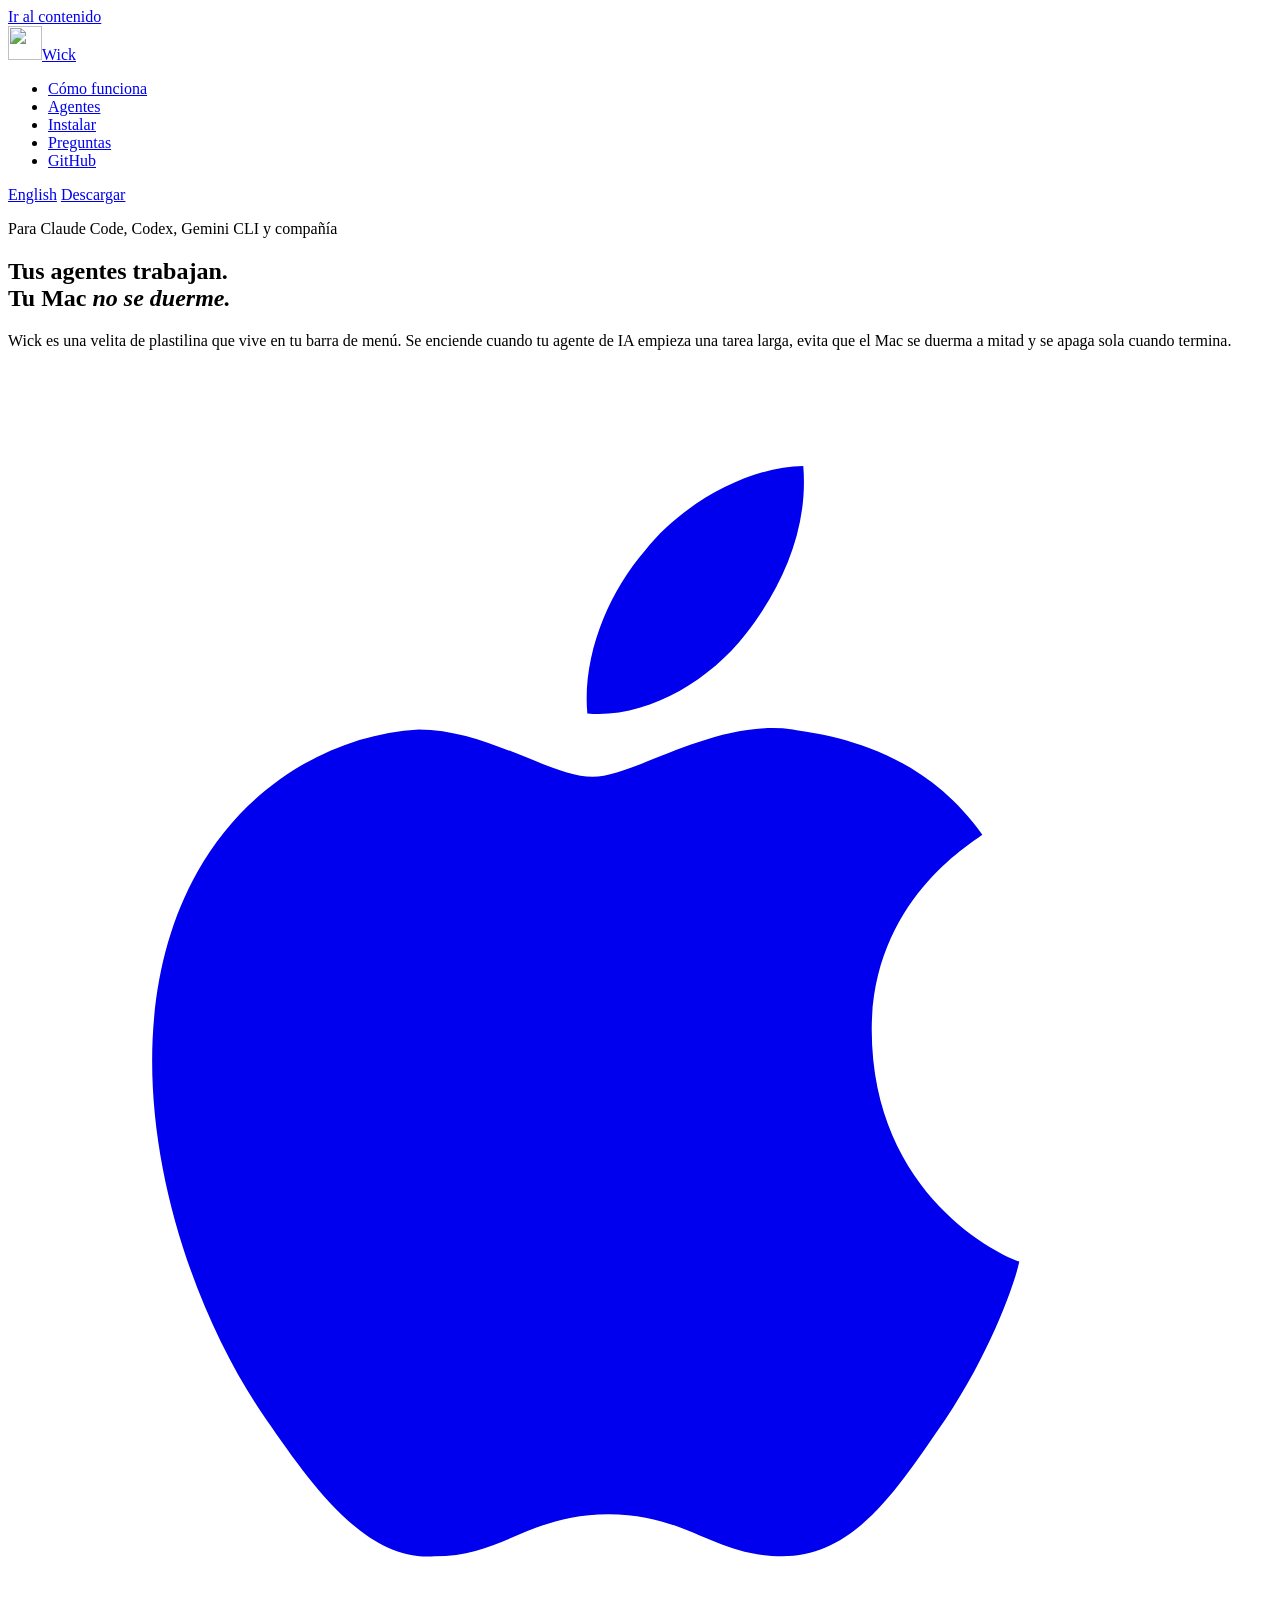
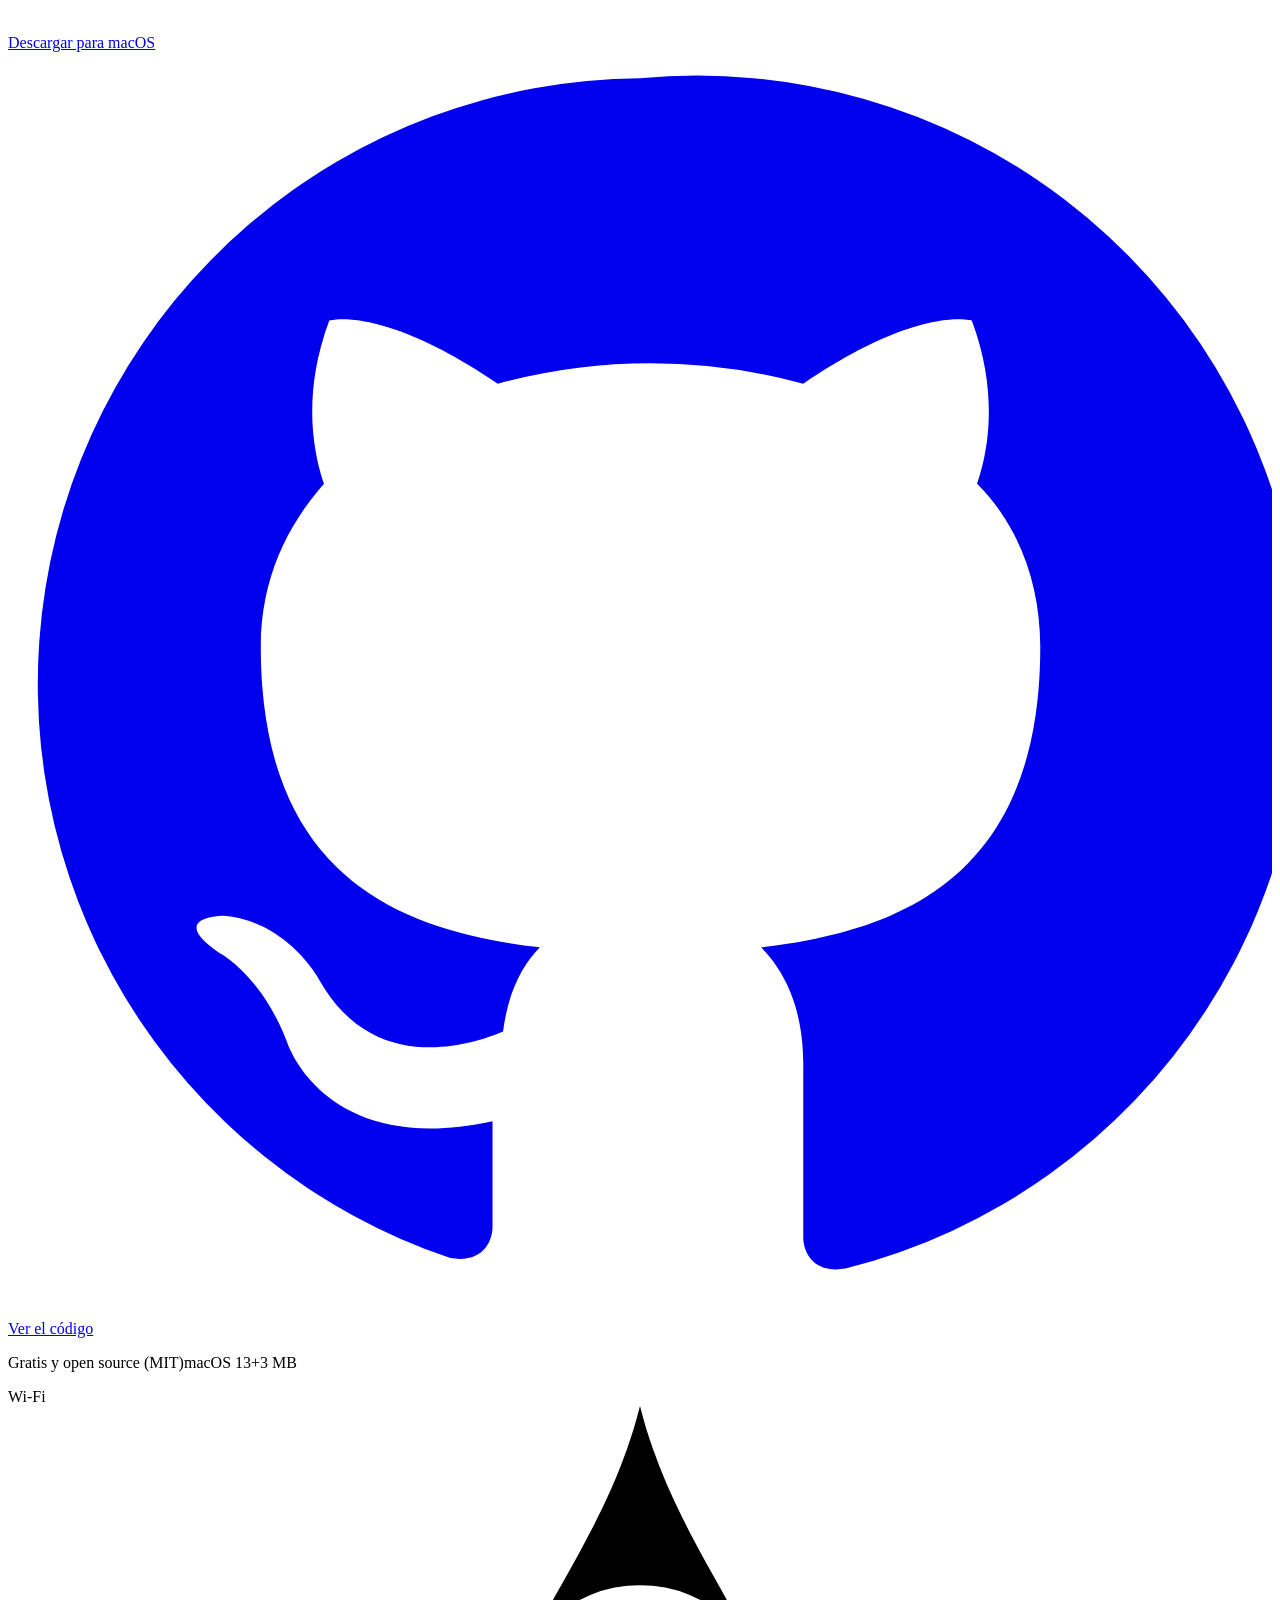
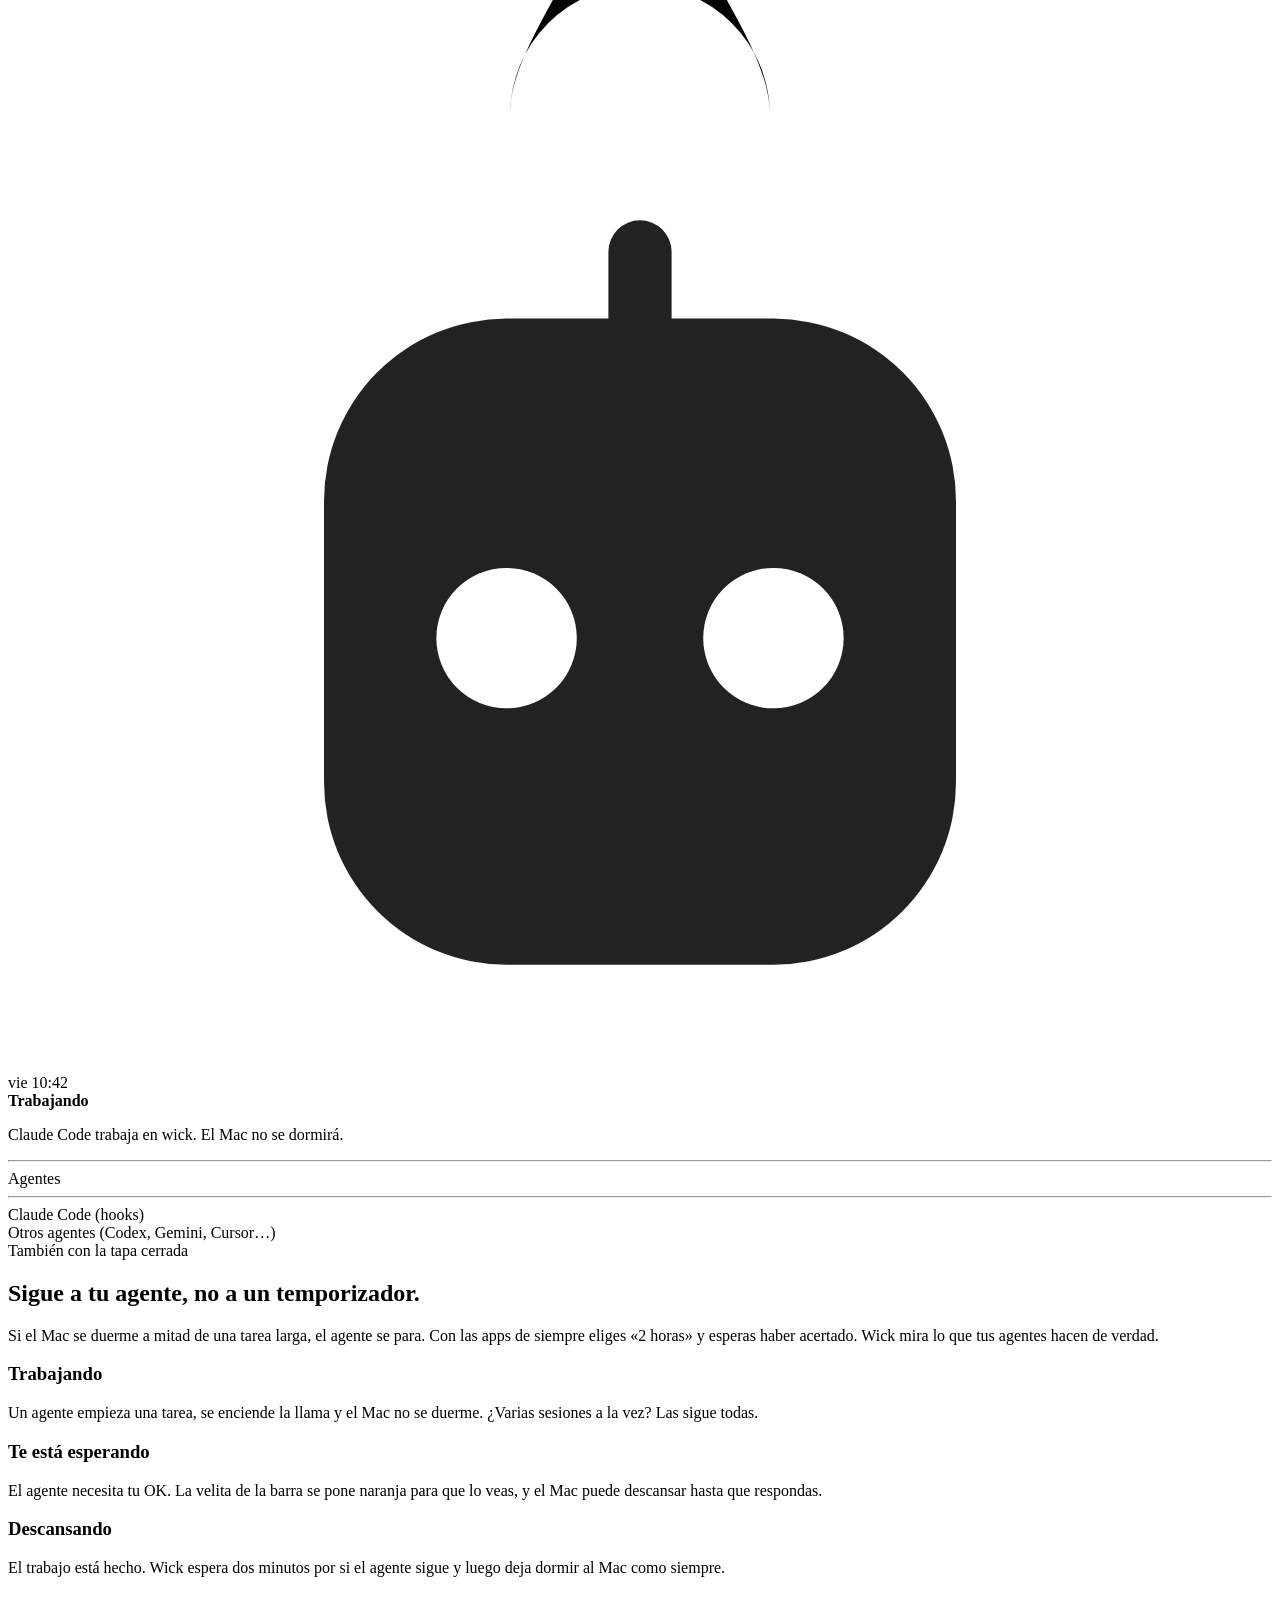
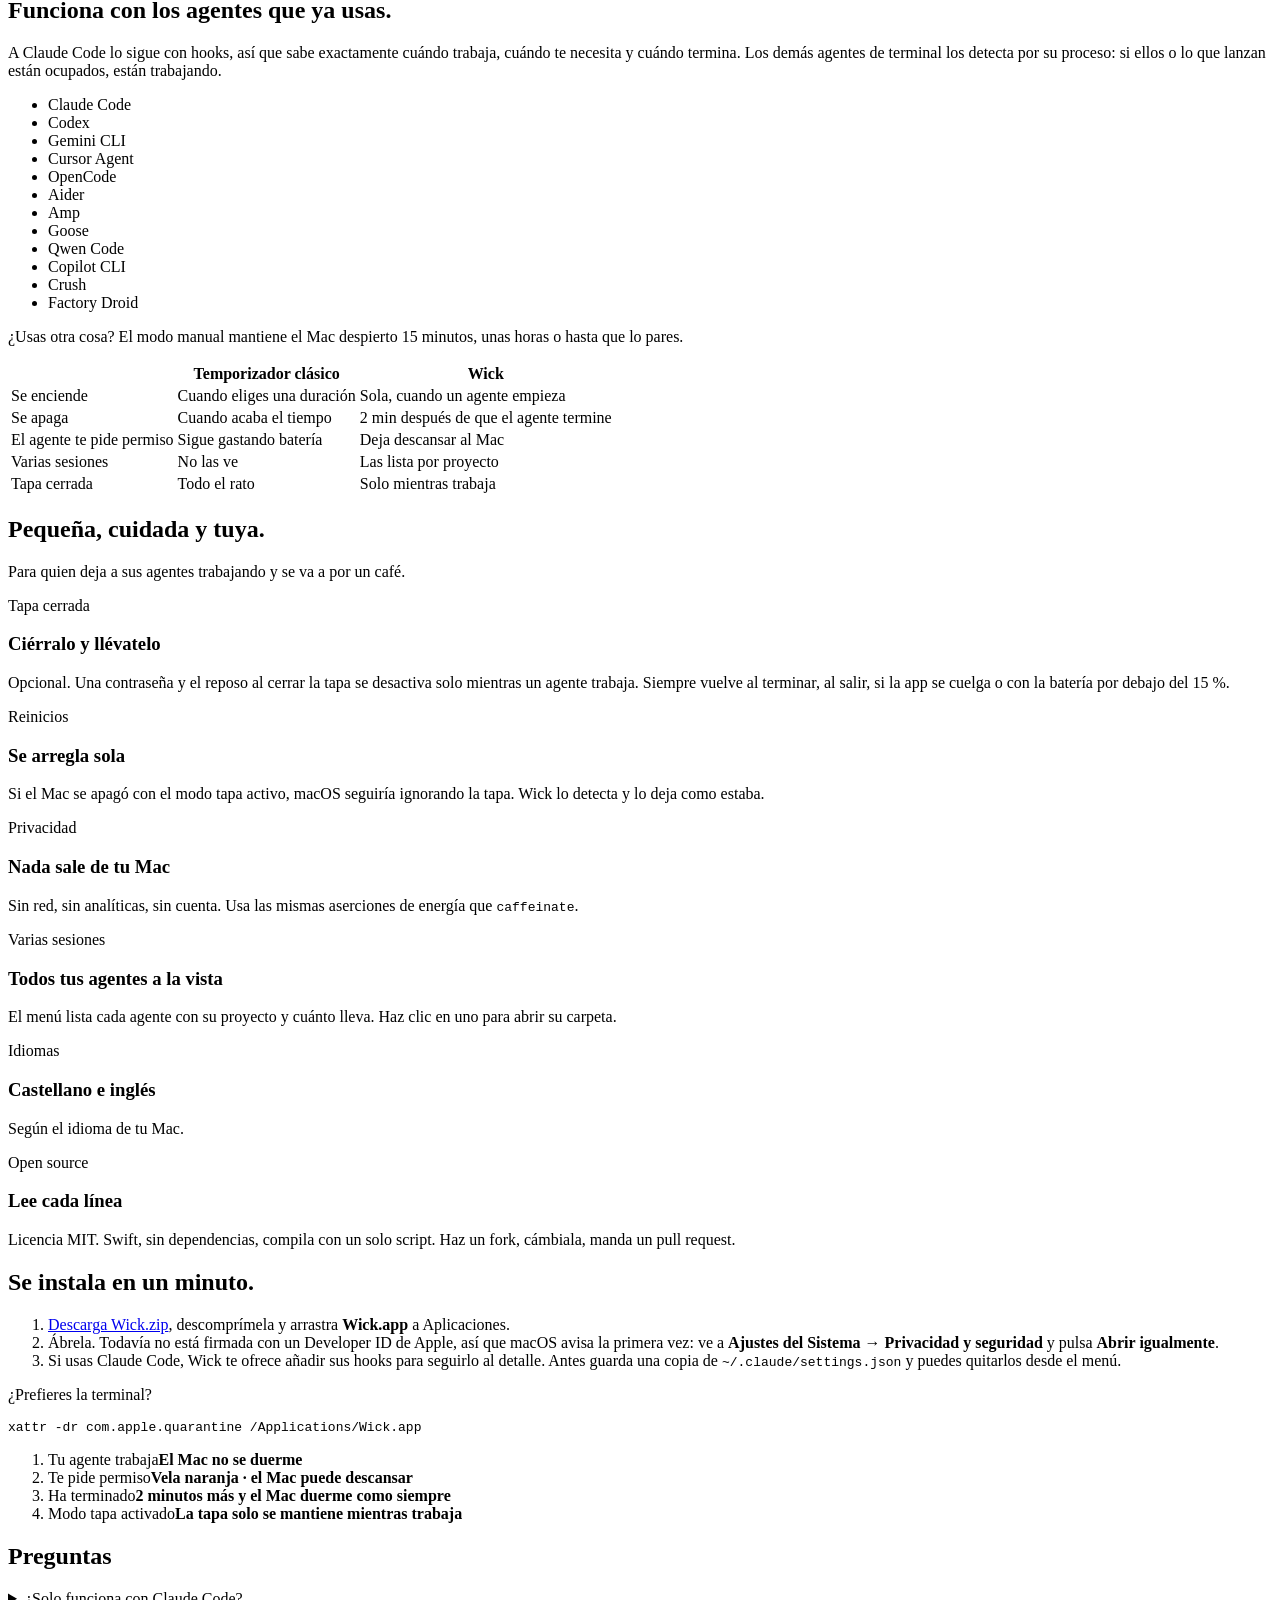
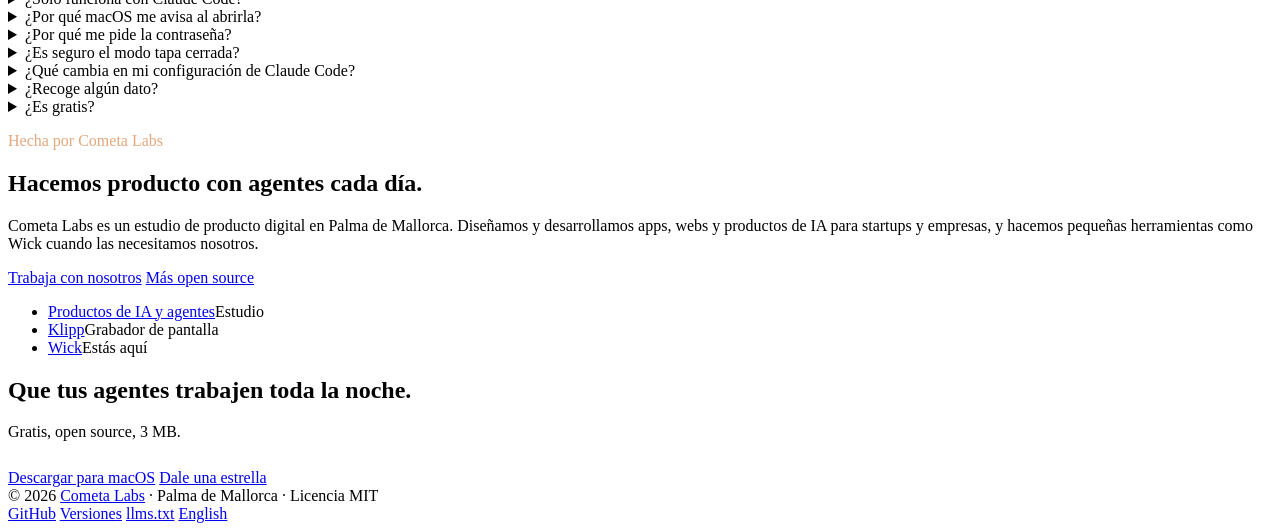
==== site/es/index.html @ 9dee7e32 "Wick 1.0.0 Menu bar app that keeps the Mac awake while AI agents work: Claude Code through hooks, Co" ====
<!doctype html>
<html lang="es">
<head>
<meta charset="utf-8">
<meta name="viewport" content="width=device-width, initial-scale=1">
<title>Wick · Tu Mac despierto mientras trabajan tus agentes de IA</title>
<meta name="description" content="Wick es una app gratuita y open source para la barra de menú de macOS que mantiene el Mac despierto mientras Claude Code, Codex, Gemini CLI y otros agentes de IA trabajan, y lo deja dormir cuando terminan.">
<link rel="canonical" href="https://wick.cometalabs.io/es/">
<link rel="alternate" hreflang="en" href="https://wick.cometalabs.io/">
<link rel="alternate" hreflang="es" href="https://wick.cometalabs.io/es/">
<link rel="alternate" hreflang="x-default" href="https://wick.cometalabs.io/">
<meta name="theme-color" content="#efe7da">
<link rel="icon" type="image/png" href="/favicon.png">
<link rel="apple-touch-icon" href="/apple-touch-icon.png">
<link rel="preload" href="/assets/fonts/Roobert-SemiBold.woff2" as="font" type="font/woff2" crossorigin>
<link rel="preload" href="/assets/wick-working.webp" as="image" fetchpriority="high">
<link rel="stylesheet" href="/assets/site.css?v=4">

<meta property="og:type" content="website">
<meta property="og:site_name" content="Wick by Cometa Labs">
<meta property="og:title" content="Wick · Tu Mac despierto mientras trabajan tus agentes de IA">
<meta property="og:description" content="Una velita de plastilina en tu barra de menú. Se enciende cuando tu agente se pone a trabajar y deja dormir al Mac cuando termina. Gratis y open source.">
<meta property="og:url" content="https://wick.cometalabs.io/es/">
<meta property="og:image" content="https://wick.cometalabs.io/og.png">
<meta property="og:image:width" content="1280">
<meta property="og:image:height" content="640">
<meta property="og:locale" content="es_ES">
<meta property="og:locale:alternate" content="en_US">
<meta name="twitter:card" content="summary_large_image">
<meta name="twitter:site" content="@CometaLabs">

<script type="application/ld+json">
{
  "@context": "https://schema.org",
  "@graph": [
    {
      "@type": "SoftwareApplication",
      "@id": "https://wick.cometalabs.io/#app",
      "name": "Wick",
      "alternateName": "Wick for macOS",
      "description": "App gratuita y open source para la barra de menú de macOS que mantiene el Mac despierto mientras los agentes de IA para programar (Claude Code, Codex, Gemini CLI, Cursor Agent, Aider y otros) trabajan, y lo deja dormir cuando terminan o te esperan.",
      "url": "https://wick.cometalabs.io/es/",
      "image": "https://wick.cometalabs.io/assets/wick-icon-512.png",
      "screenshot": "https://wick.cometalabs.io/og.png",
      "applicationCategory": "DeveloperApplication",
      "operatingSystem": "macOS 13 o posterior",
      "softwareVersion": "1.0.0",
      "license": "https://opensource.org/licenses/MIT",
      "isAccessibleForFree": true,
      "downloadUrl": "https://github.com/CometaLabs/wick/releases/latest/download/Wick.zip",
      "codeRepository": "https://github.com/CometaLabs/wick",
      "offers": { "@type": "Offer", "price": "0", "priceCurrency": "EUR" },
      "inLanguage": ["en", "es"],
      "author": { "@id": "https://cometalabs.io/#organization" },
      "publisher": { "@id": "https://cometalabs.io/#organization" }
    },
    {
      "@type": "Organization",
      "@id": "https://cometalabs.io/#organization",
      "name": "Cometa Labs",
      "url": "https://cometalabs.io",
      "description": "Estudio de producto digital en Palma de Mallorca. Apps, webs y productos de IA para startups y empresas.",
      "logo": "https://cometalabs.io/images/brand/cometio.png",
      "email": "hola@cometalabs.io",
      "address": { "@type": "PostalAddress", "addressLocality": "Palma", "addressRegion": "Illes Balears", "addressCountry": "ES" },
      "sameAs": ["https://github.com/CometaLabs", "https://www.linkedin.com/company/cometa-labs/", "https://x.com/CometaLabs"]
    },
    {
      "@type": "FAQPage",
      "mainEntity": [
        { "@type": "Question", "name": "¿Wick solo funciona con Claude Code?", "acceptedAnswer": { "@type": "Answer", "text": "No. A Claude Code lo sigue con hooks, que es lo más preciso. Codex, Gemini CLI, Cursor Agent, OpenCode, Aider, Amp, Goose y otros agentes de terminal se detectan por su proceso: si el agente o lo que lanza gasta CPU, Wick lo da por trabajando." } },
        { "@type": "Question", "name": "¿Por qué macOS me avisa al abrir Wick?", "acceptedAnswer": { "@type": "Answer", "text": "Wick todavía no está firmada con un Developer ID de Apple. Ábrela una vez, ve a Ajustes del Sistema → Privacidad y seguridad y pulsa Abrir igualmente, o ejecuta xattr -dr com.apple.quarantine /Applications/Wick.app." } },
        { "@type": "Question", "name": "¿Puede Wick mantener el Mac despierto con la tapa cerrada?", "acceptedAnswer": { "@type": "Answer", "text": "Sí, si lo activas. Pide tu contraseña de administrador una vez y desactiva el reposo al cerrar la tapa solo mientras un agente trabaja. El reposo normal vuelve cuando el agente termina, al salir de Wick, si se cuelga o con la batería por debajo del 15 %." } },
        { "@type": "Question", "name": "¿Wick recoge algún dato?", "acceptedAnswer": { "@type": "Answer", "text": "No. Wick no se conecta a internet, no tiene analíticas ni cuenta. El estado de las sesiones se queda en ~/.wick, en tu Mac." } },
        { "@type": "Question", "name": "¿Wick es gratis?", "acceptedAnswer": { "@type": "Answer", "text": "Sí. Wick es gratis y open source con licencia MIT, hecha por Cometa Labs." } }
      ]
    }
  ]
}
</script>
</head>
<body>
<a class="skip" href="#main">Ir al contenido</a>

<header class="nav">
  <div class="wrap">
    <a class="brand" href="/es/" aria-label="Wick, inicio"><img src="/apple-touch-icon.png" alt="" width="34" height="34">Wick</a>
    <ul>
      <li><a href="#how">Cómo funciona</a></li>
      <li><a href="#agents">Agentes</a></li>
      <li><a href="#install">Instalar</a></li>
      <li><a href="#faq">Preguntas</a></li>
      <li><a href="https://github.com/CometaLabs/wick">GitHub</a></li>
    </ul>
    <div class="right">
      <a class="lang" href="/" hreflang="en" lang="en">English</a>
      <a class="btn primary small" href="https://github.com/CometaLabs/wick/releases/latest/download/Wick.zip">Descargar</a>
    </div>
  </div>
</header>

<main id="main">
  <section class="hero" aria-labelledby="title">
    <div class="wrap">
      <div>
        <p class="eyebrow">Para Claude Code, Codex, Gemini CLI y compañía</p>
        <h1 id="title">Tus agentes trabajan.<br>Tu Mac <em>no se duerme.</em></h1>
        <p class="lead">Wick es una velita de plastilina que vive en tu barra de menú. Se enciende cuando tu agente de IA empieza una tarea larga, evita que el Mac se duerma a mitad y se apaga sola cuando termina.</p>
        <div class="actions">
          <a class="btn primary" href="https://github.com/CometaLabs/wick/releases/latest/download/Wick.zip">
            <svg viewBox="0 0 24 24" fill="currentColor" aria-hidden="true"><path d="M16.4 12.6c0-2.5 2-3.6 2.1-3.7-1.2-1.7-3-1.9-3.6-2-1.5-.2-3 .9-3.8.9s-2-.9-3.3-.9C6.1 7 4.5 8 3.6 9.6c-1.8 3.2-.5 7.8 1.3 10.4.9 1.3 1.9 2.7 3.2 2.6 1.3 0 1.8-.8 3.3-.8s2 .8 3.3.8c1.4 0 2.2-1.3 3.1-2.6 1-1.5 1.4-2.9 1.4-3-.1 0-2.8-1.1-2.8-4.4zM14 5.1c.7-.9 1.2-2 1.1-3.2-1 0-2.3.7-3 1.6-.7.8-1.2 2-1.1 3.1 1.1.1 2.3-.6 3-1.5z"/></svg>
            Descargar para macOS
          </a>
          <a class="btn ghost" href="https://github.com/CometaLabs/wick">
            <svg viewBox="0 0 24 24" fill="currentColor" aria-hidden="true"><path d="M12 .5a11.5 11.5 0 0 0-3.6 22.4c.6.1.8-.3.8-.6v-2c-3.2.7-3.9-1.5-3.9-1.5-.5-1.3-1.3-1.7-1.3-1.7-1-.7.1-.7.1-.7 1.2.1 1.8 1.2 1.8 1.2 1 1.8 2.8 1.3 3.5 1 .1-.8.4-1.3.7-1.6-2.6-.3-5.3-1.3-5.3-5.7 0-1.3.5-2.3 1.2-3.1-.1-.3-.5-1.5.1-3.1 0 0 1-.3 3.2 1.2a11 11 0 0 1 5.8 0c2.2-1.5 3.2-1.2 3.2-1.2.6 1.6.2 2.8.1 3.1.8.8 1.2 1.9 1.2 3.1 0 4.4-2.7 5.4-5.3 5.7.4.4.8 1.1.8 2.2v3.3c0 .3.2.7.8.6A11.5 11.5 0 0 0 12 .5z"/></svg>
            Ver el código
          </a>
        </div>
        <p class="meta"><span>Gratis y open source (MIT)</span><span>macOS 13+</span><span>3 MB</span></p>
      </div>

      <div class="stage" data-demo data-state="working" aria-label="Demo en vivo del menú de Wick">
        <div class="glow" aria-hidden="true"></div>
        <div class="menubar" aria-hidden="true">
          <span>Wi‑Fi</span>
          <span class="tray">
            <svg data-icon data-mood="working" viewBox="0 0 18 18"><g transform="translate(0 18) scale(1 -1)"><rect x="4.5" y="1.5" width="9" height="9.2" rx="2.6" fill="#222"/><rect x="8.55" y="10.2" width=".9" height="1.9" rx=".45" fill="#222"/><path class="flame" d="M10.85 13.6a1.85 1.85 0 0 1-3.7 0C7.15 14.7 8.5 16 9 18c.5-2 1.85-3.3 1.85-4.4z" transform="translate(0 0)"/><circle cx="7.1" cy="6.15" r="1" fill="#fff"/><circle cx="10.9" cy="6.15" r="1" fill="#fff"/></g></svg>
          </span>
          <span>vie 10:42</span>
        </div>
        <div class="mac-menu" role="img" aria-label="Menú de Wick: la vela muestra si tus agentes trabajan, te esperan o descansan">
          <div class="head">
            <div class="sprite working"></div>
            <div><b data-title>Trabajando</b><p data-sub>Claude Code trabaja en wick. El Mac no se dormirá.</p></div>
          </div>
          <hr>
          <div class="label">Agentes</div>
          <div data-rows></div>
          <hr>
          <div class="opt on">Claude Code (hooks)</div>
          <div class="opt on">Otros agentes (Codex, Gemini, Cursor…)</div>
          <div class="opt">También con la tapa cerrada</div>
        </div>
        <div class="sprite working" role="img" aria-label="Wick, una velita de plastilina con cara, con la llama encendida"></div>
      </div>
    </div>
  </section>

  <section id="how" class="tint" aria-labelledby="how-title">
    <div class="wrap">
      <h2 id="how-title">Sigue a tu agente, no a un temporizador.</h2>
      <p class="intro">Si el Mac se duerme a mitad de una tarea larga, el agente se para. Con las apps de siempre eliges «2 horas» y esperas haber acertado. Wick mira lo que tus agentes hacen de verdad.</p>
      <div class="moods">
        <article class="mood">
          <div class="sprite working" role="img" aria-label="Wick trabajando: llama encendida, dando saltitos"></div>
          <h3>Trabajando</h3>
          <p>Un agente empieza una tarea, se enciende la llama y el Mac no se duerme. ¿Varias sesiones a la vez? Las sigue todas.</p>
        </article>
        <article class="mood">
          <div class="sprite waiting" role="img" aria-label="Wick esperando: llama pequeña, mirando a un lado"></div>
          <h3>Te está esperando</h3>
          <p>El agente necesita tu OK. La velita de la barra se pone naranja para que lo veas, y el Mac puede descansar hasta que respondas.</p>
        </article>
        <article class="mood">
          <div class="sprite resting" role="img" aria-label="Wick descansando: llama apagada, ojos cerrados"></div>
          <h3>Descansando</h3>
          <p>El trabajo está hecho. Wick espera dos minutos por si el agente sigue y luego deja dormir al Mac como siempre.</p>
        </article>
      </div>
    </div>
  </section>

  <section id="agents" aria-labelledby="agents-title">
    <div class="wrap agents">
      <div>
        <h2 id="agents-title">Funciona con los agentes que ya usas.</h2>
        <p class="intro">A Claude Code lo sigue con hooks, así que sabe exactamente cuándo trabaja, cuándo te necesita y cuándo termina. Los demás agentes de terminal los detecta por su proceso: si ellos o lo que lanzan están ocupados, están trabajando.</p>
        <ul class="agent-list">
          <li class="star">Claude Code</li><li>Codex</li><li>Gemini CLI</li><li>Cursor Agent</li><li>OpenCode</li><li>Aider</li><li>Amp</li><li>Goose</li><li>Qwen Code</li><li>Copilot CLI</li><li>Crush</li><li>Factory Droid</li>
        </ul>
        <p class="note">¿Usas otra cosa? El modo manual mantiene el Mac despierto 15 minutos, unas horas o hasta que lo pares.</p>
      </div>
      <div class="table-wrap">
        <table>
          <thead><tr><th></th><th>Temporizador clásico</th><th>Wick</th></tr></thead>
          <tbody>
            <tr><td>Se enciende</td><td>Cuando eliges una duración</td><td class="win">Sola, cuando un agente empieza</td></tr>
            <tr><td>Se apaga</td><td>Cuando acaba el tiempo</td><td class="win">2 min después de que el agente termine</td></tr>
            <tr><td>El agente te pide permiso</td><td>Sigue gastando batería</td><td class="win">Deja descansar al Mac</td></tr>
            <tr><td>Varias sesiones</td><td>No las ve</td><td class="win">Las lista por proyecto</td></tr>
            <tr><td>Tapa cerrada</td><td>Todo el rato</td><td class="win">Solo mientras trabaja</td></tr>
          </tbody>
        </table>
      </div>
    </div>
  </section>

  <section class="tint" aria-labelledby="details-title">
    <div class="wrap">
      <h2 id="details-title">Pequeña, cuidada y tuya.</h2>
      <p class="intro">Para quien deja a sus agentes trabajando y se va a por un café.</p>
      <div class="features">
        <div><span class="k">Tapa cerrada</span><h3>Ciérralo y llévatelo</h3><p>Opcional. Una contraseña y el reposo al cerrar la tapa se desactiva solo mientras un agente trabaja. Siempre vuelve al terminar, al salir, si la app se cuelga o con la batería por debajo del 15 %.</p></div>
        <div><span class="k">Reinicios</span><h3>Se arregla sola</h3><p>Si el Mac se apagó con el modo tapa activo, macOS seguiría ignorando la tapa. Wick lo detecta y lo deja como estaba.</p></div>
        <div><span class="k">Privacidad</span><h3>Nada sale de tu Mac</h3><p>Sin red, sin analíticas, sin cuenta. Usa las mismas aserciones de energía que <code>caffeinate</code>.</p></div>
        <div><span class="k">Varias sesiones</span><h3>Todos tus agentes a la vista</h3><p>El menú lista cada agente con su proyecto y cuánto lleva. Haz clic en uno para abrir su carpeta.</p></div>
        <div><span class="k">Idiomas</span><h3>Castellano e inglés</h3><p>Según el idioma de tu Mac.</p></div>
        <div><span class="k">Open source</span><h3>Lee cada línea</h3><p>Licencia MIT. Swift, sin dependencias, compila con un solo script. Haz un fork, cámbiala, manda un pull request.</p></div>
      </div>
    </div>
  </section>

  <section id="install" aria-labelledby="install-title">
    <div class="wrap install">
      <div>
        <h2 id="install-title">Se instala en un minuto.</h2>
        <ol class="steps">
          <li><a href="https://github.com/CometaLabs/wick/releases/latest/download/Wick.zip">Descarga Wick.zip</a>, descomprímela y arrastra <b>Wick.app</b> a Aplicaciones.</li>
          <li>Ábrela. Todavía no está firmada con un Developer ID de Apple, así que macOS avisa la primera vez: ve a <b>Ajustes del Sistema → Privacidad y seguridad</b> y pulsa <b>Abrir igualmente</b>.</li>
          <li>Si usas Claude Code, Wick te ofrece añadir sus hooks para seguirlo al detalle. Antes guarda una copia de <code>~/.claude/settings.json</code> y puedes quitarlos desde el menú.</li>
        </ol>
        <p>¿Prefieres la terminal?</p>
        <pre><code>xattr -dr com.apple.quarantine /Applications/Wick.app</code></pre>
      </div>
      <ol class="flow" aria-label="Cómo funciona Wick"><li><span>Tu agente trabaja</span><b>El Mac no se duerme</b></li><li><span>Te pide permiso</span><b>Vela naranja · el Mac puede descansar</b></li><li><span>Ha terminado</span><b>2 minutos más y el Mac duerme como siempre</b></li><li><span>Modo tapa activado</span><b>La tapa solo se mantiene mientras trabaja</b></li></ol>
    </div>
  </section>

  <section id="faq" class="tint faq" aria-labelledby="faq-title">
    <div class="wrap">
      <h2 id="faq-title">Preguntas</h2>
      <details><summary>¿Solo funciona con Claude Code?</summary><p>No. A Claude Code lo sigue con hooks, que es lo más preciso. Codex, Gemini CLI, Cursor Agent, OpenCode, Aider, Amp, Goose y otros agentes de terminal se detectan por su proceso: si el agente o lo que lanza gasta CPU, Wick lo da por trabajando.</p></details>
      <details><summary>¿Por qué macOS me avisa al abrirla?</summary><p>Todavía no está firmada con un Developer ID de Apple. Ábrela una vez, ve a Ajustes del Sistema → Privacidad y seguridad y pulsa Abrir igualmente. O ejecuta <code>xattr -dr com.apple.quarantine /Applications/Wick.app</code>.</p></details>
      <details><summary>¿Por qué me pide la contraseña?</summary><p>Solo para el modo tapa cerrada. macOS no deja que una app normal evite el reposo al cerrar la tapa, así que Wick arranca un pequeño ayudante con permisos de administrador que lo enciende y apaga con tu agente. Para nada más.</p></details>
      <details><summary>¿Es seguro el modo tapa cerrada?</summary><p>Wick devuelve el reposo normal cuando el agente termina, al salir, si la app se cuelga y con la batería por debajo del 15 %. Deja el Mac donde pueda respirar: un portátil cerrado dentro de una mochila se calienta.</p></details>
      <details><summary>¿Qué cambia en mi configuración de Claude Code?</summary><p>Añade unos hooks a <code>~/.claude/settings.json</code> que llaman a <code>~/.wick/hook</code>. El hook guarda el estado de la sesión y sale en milisegundos; nunca bloquea a Claude Code ni cambia lo que hace. Tus otros hooks no se tocan, y al desactivar la opción se quitan los de Wick.</p></details>
      <details><summary>¿Recoge algún dato?</summary><p>No. Sin red, sin analíticas, sin cuenta. El estado de las sesiones vive en <code>~/.wick</code>, en tu Mac.</p></details>
      <details><summary>¿Es gratis?</summary><p>Sí, gratis y open source con licencia MIT. Parte de Caffeinator, de Jon Kraayen, y la hace Cometa Labs.</p></details>
    </div>
  </section>

  <section aria-labelledby="studio-title">
    <div class="wrap">
      <div class="studio">
        <div>
          <p class="eyebrow" style="color:#e4a77c">Hecha por Cometa Labs</p>
          <h2 id="studio-title">Hacemos producto con agentes cada día.</h2>
          <p>Cometa Labs es un estudio de producto digital en Palma de Mallorca. Diseñamos y desarrollamos apps, webs y productos de IA para startups y empresas, y hacemos pequeñas herramientas como Wick cuando las necesitamos nosotros.</p>
          <div class="actions">
            <a class="btn primary" href="https://cometalabs.io/?utm_source=wick&amp;utm_medium=site&amp;utm_campaign=wick">Trabaja con nosotros</a>
            <a class="btn ghost" href="https://github.com/CometaLabs">Más open source</a>
          </div>
        </div>
        <ul>
          <li><a href="https://cometalabs.io/?utm_source=wick&amp;utm_medium=site&amp;utm_campaign=wick">Productos de IA y agentes</a><span>Estudio</span></li>
          <li><a href="https://klipp.cometalabs.io/?utm_source=wick&amp;utm_medium=site&amp;utm_campaign=wick">Klipp</a><span>Grabador de pantalla</span></li>
          <li><a href="https://github.com/CometaLabs/wick">Wick</a><span>Estás aquí</span></li>
        </ul>
      </div>
    </div>
  </section>

  <section class="cta" aria-labelledby="cta-title">
    <div class="wrap">
      <div class="sprite resting" role="img" aria-label="Wick descansando"></div>
      <h2 id="cta-title">Que tus agentes trabajen toda la noche.</h2>
      <p class="intro" style="margin:0 auto 28px">Gratis, open source, 3 MB.</p>
      <div class="actions">
        <a class="btn primary" href="https://github.com/CometaLabs/wick/releases/latest/download/Wick.zip">Descargar para macOS</a>
        <a class="btn ghost" href="https://github.com/CometaLabs/wick">Dale una estrella</a>
      </div>
    </div>
  </section>
</main>

<footer>
  <div class="wrap">
    <span>© 2026 <a href="https://cometalabs.io/?utm_source=wick&amp;utm_medium=footer">Cometa Labs</a> · Palma de Mallorca · Licencia MIT</span>
    <nav aria-label="Pie">
      <a href="https://github.com/CometaLabs/wick">GitHub</a>
      <a href="https://github.com/CometaLabs/wick/releases">Versiones</a>
      <a href="/llms.txt">llms.txt</a>
      <a href="/" hreflang="en" lang="en">English</a>
    </nav>
  </div>
</footer>

<script type="application/json" id="demo-data">
[
  { "mood": "working", "title": "Trabajando", "sub": "Claude Code trabaja en wick. El Mac no se dormirá.",
    "rows": [["working", "wick", "Claude Code · trabajando · 4 min"], ["working", "api", "Codex · trabajando · 1 min"], ["idle", "landing", "Gemini CLI · en pausa · 12 min"]] },
  { "mood": "waiting", "title": "Te está esperando", "sub": "En wick. Mientras, el Mac puede dormir.",
    "rows": [["waiting", "wick", "Claude Code · te espera · ahora"], ["working", "api", "Codex · trabajando · 3 min"], ["idle", "landing", "Gemini CLI · en pausa · 14 min"]] },
  { "mood": "resting", "title": "Descansando", "sub": "Me enciendo sola cuando tu agente se pone a trabajar.",
    "rows": [["idle", "wick", "Claude Code · terminado · 2 min"], ["idle", "api", "Codex · en pausa · 1 min"]] }
]
</script>
<script src="/assets/site.js?v=4" defer></script>
</body>
</html>
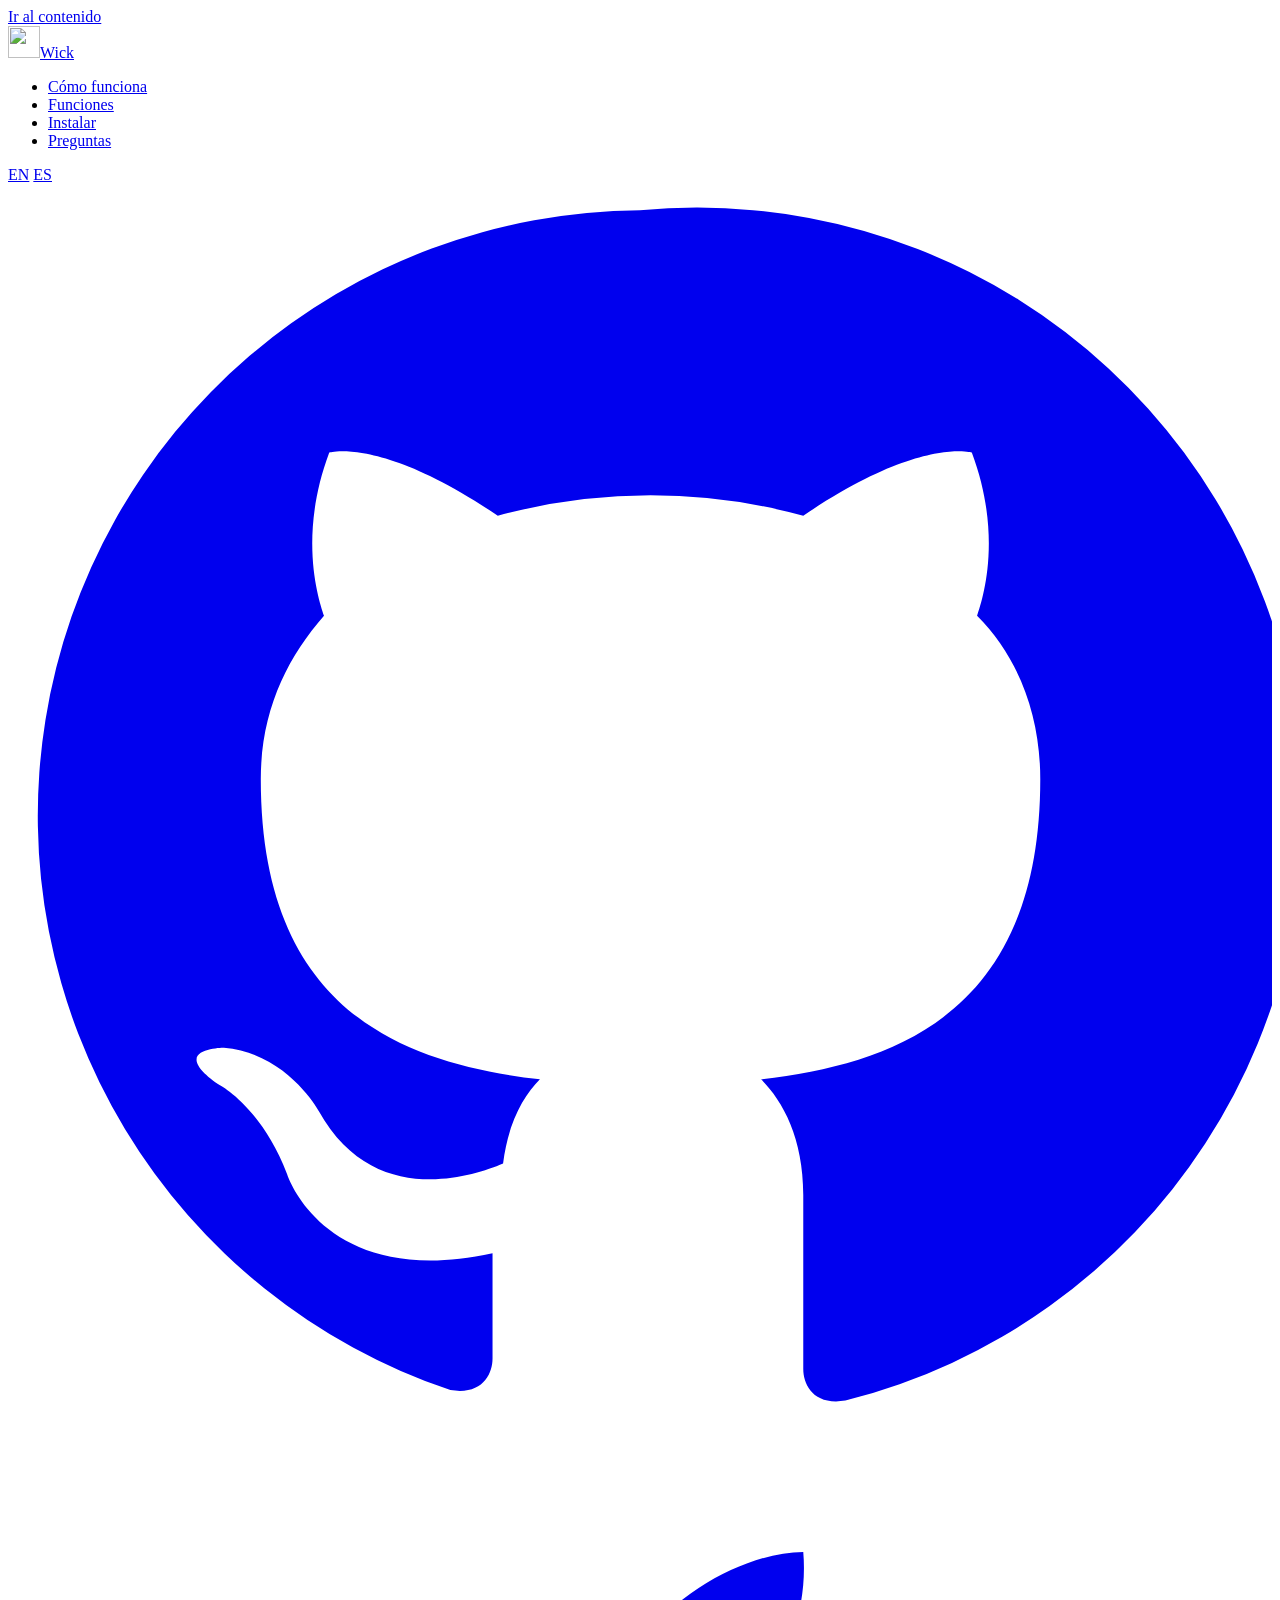
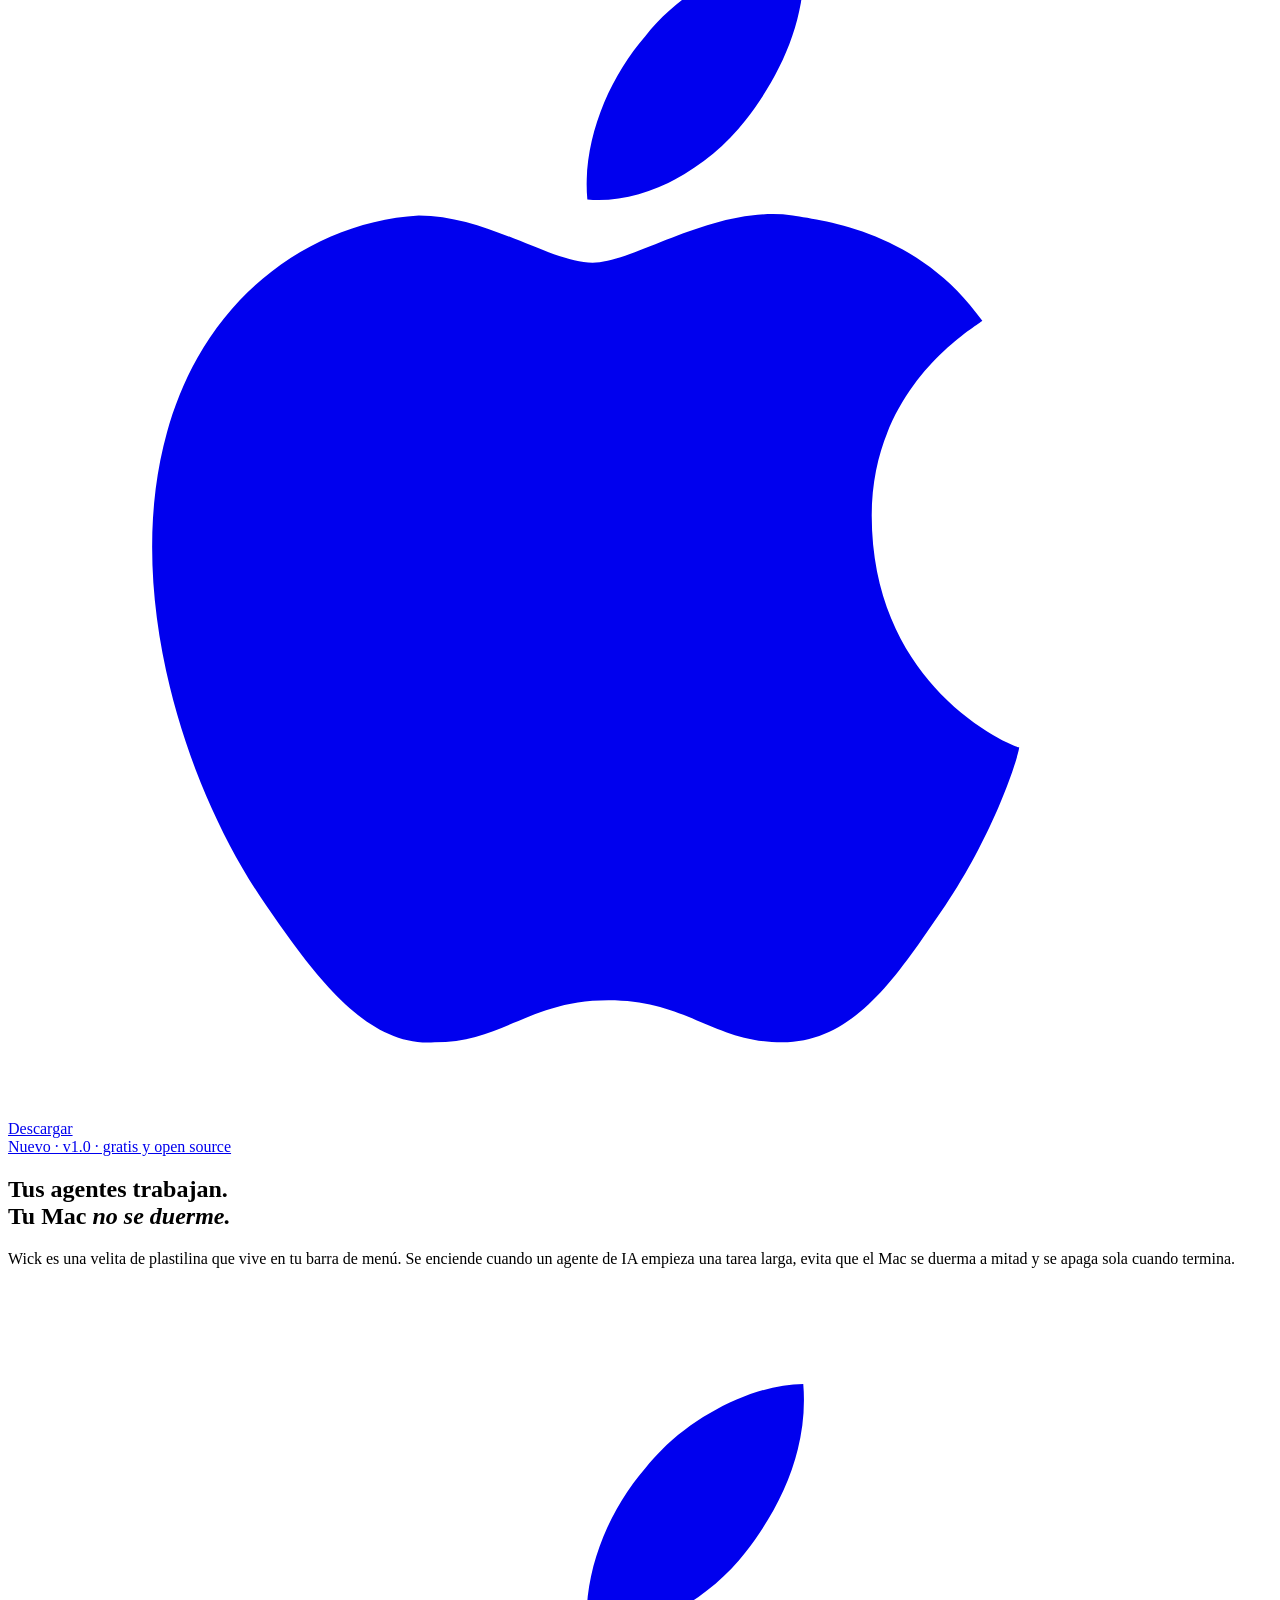
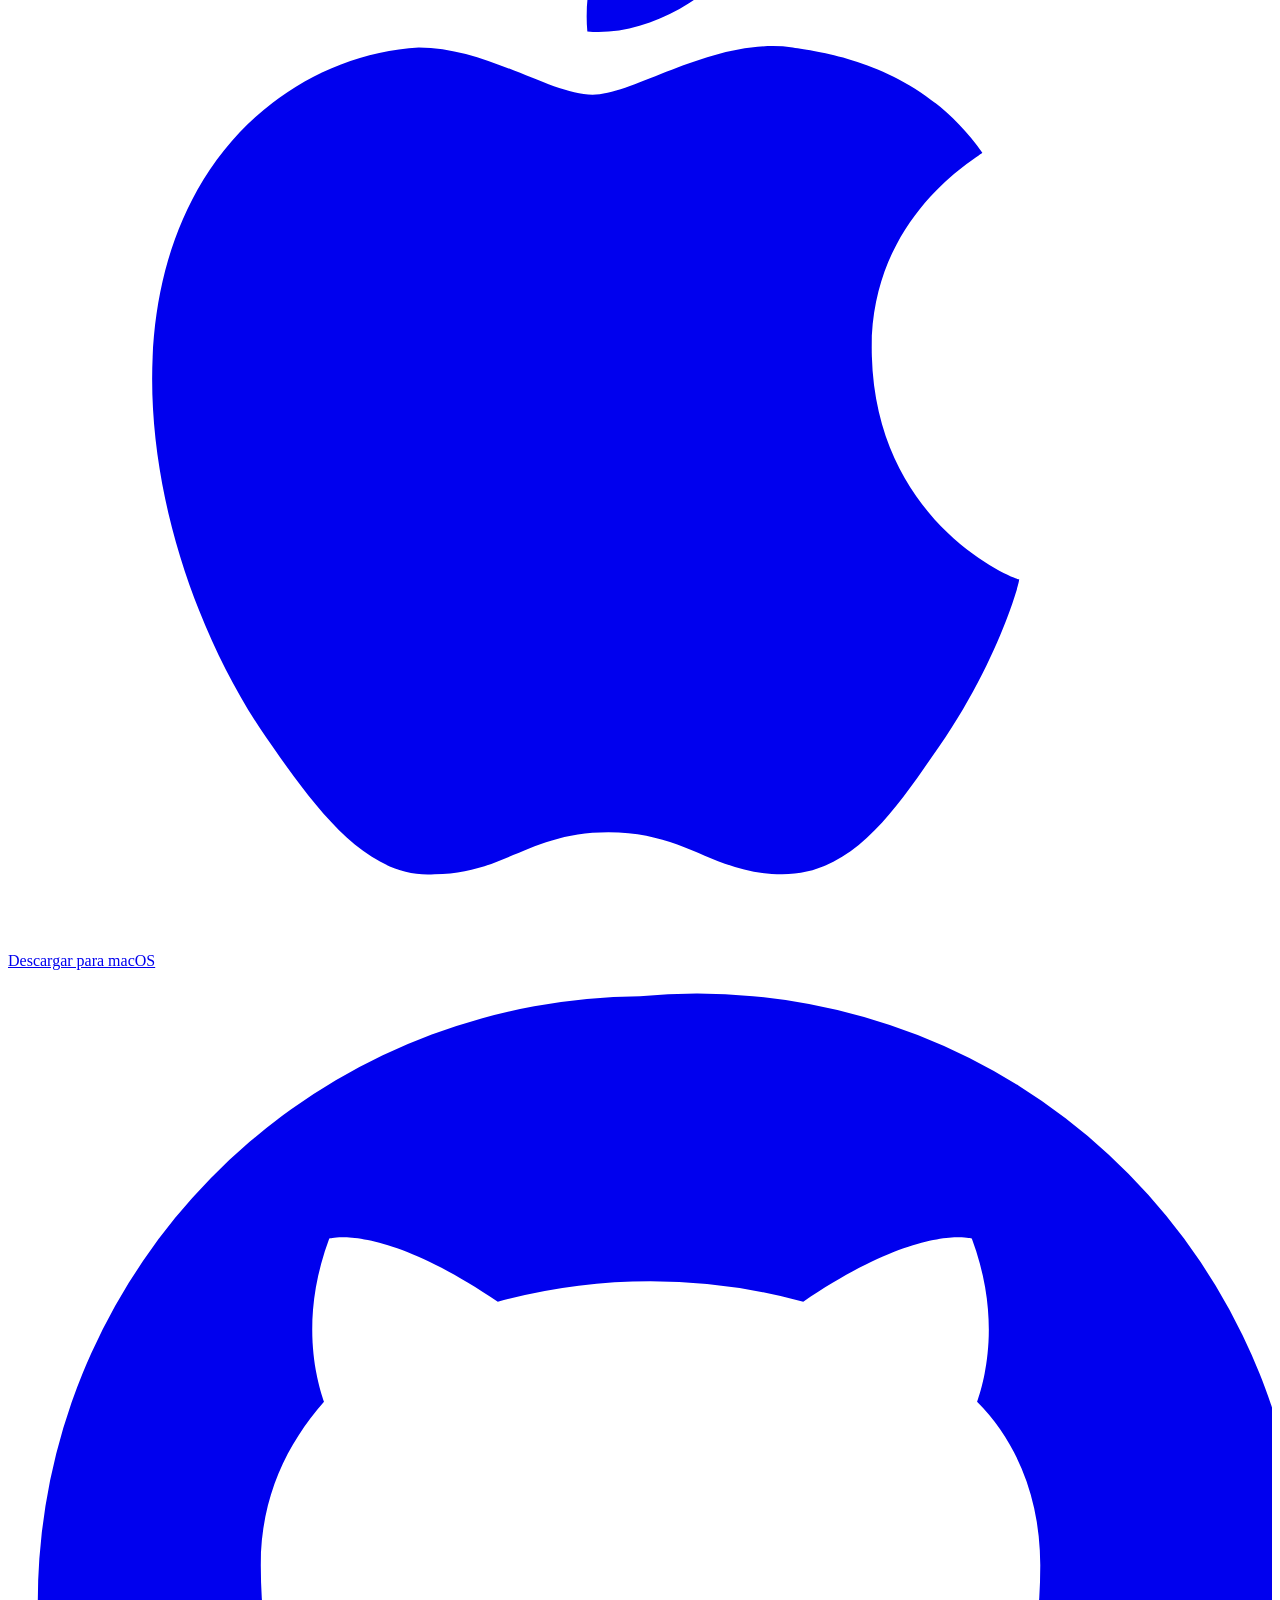
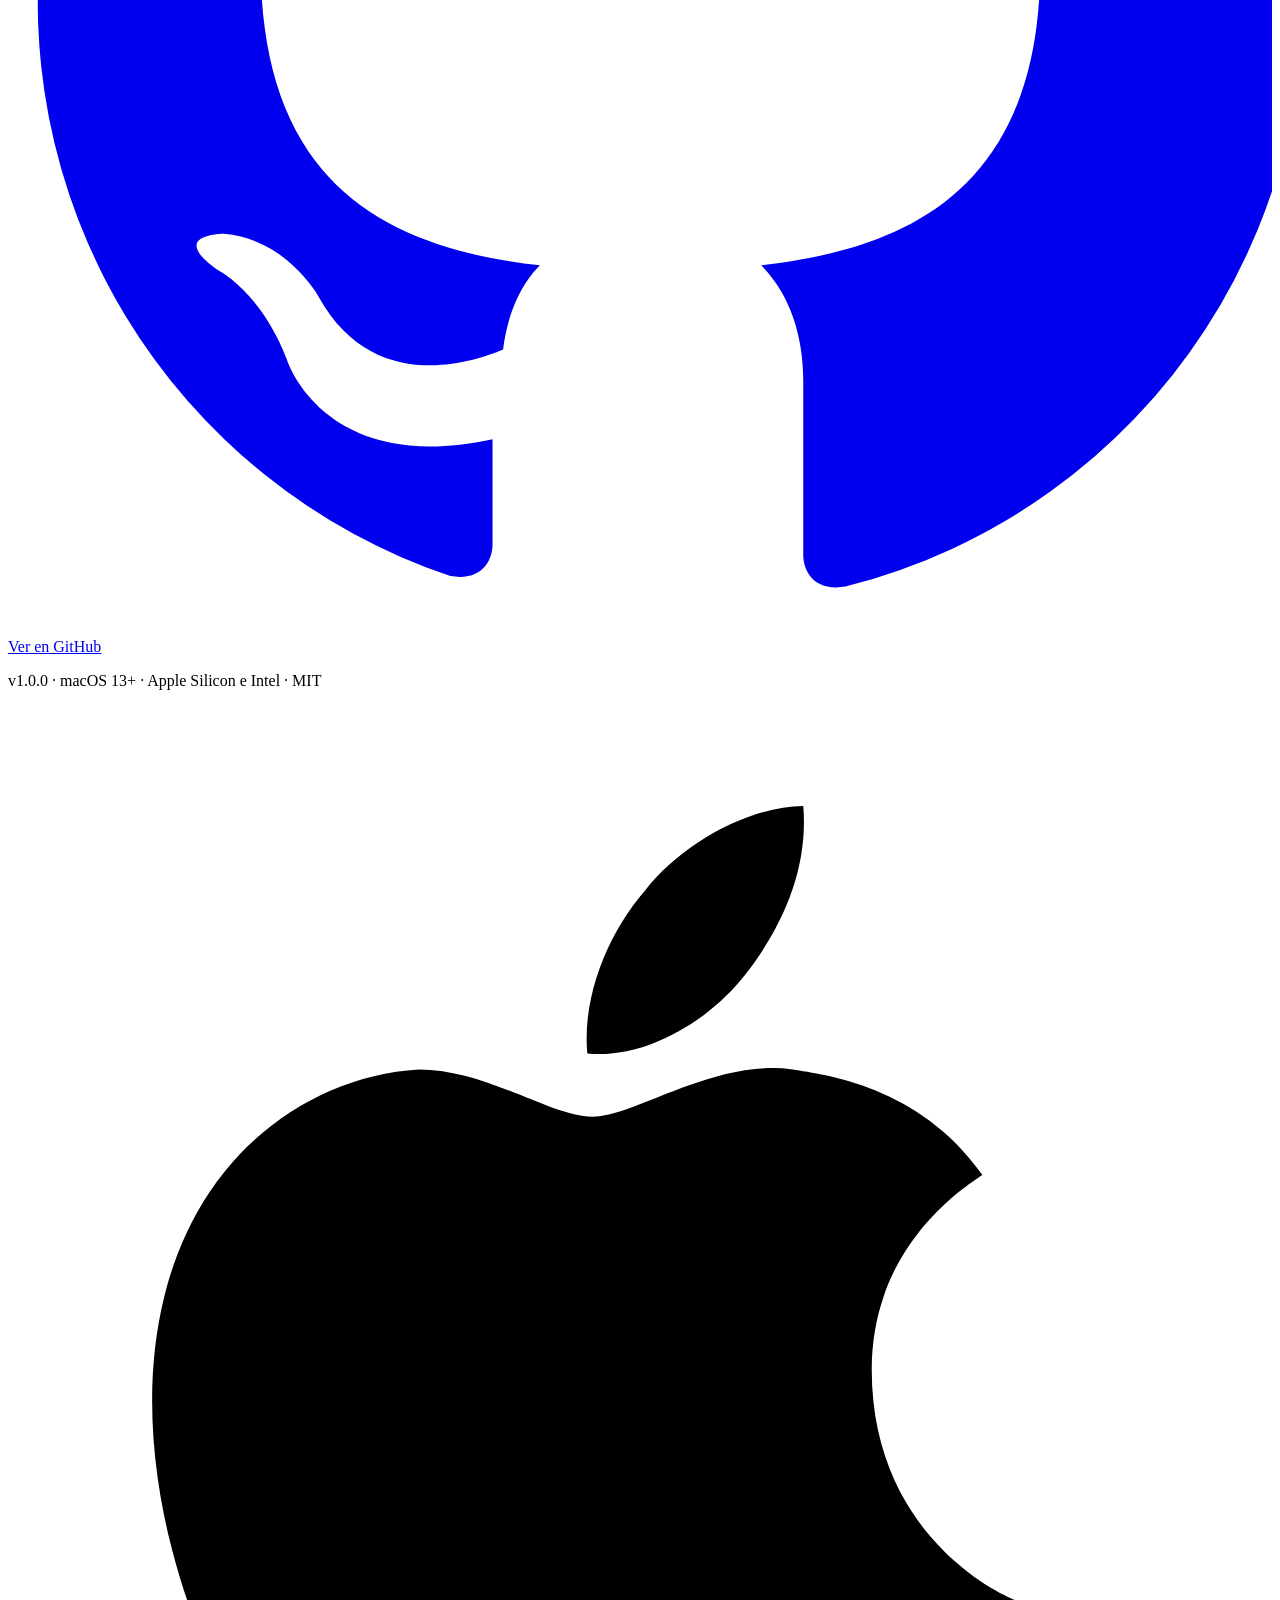
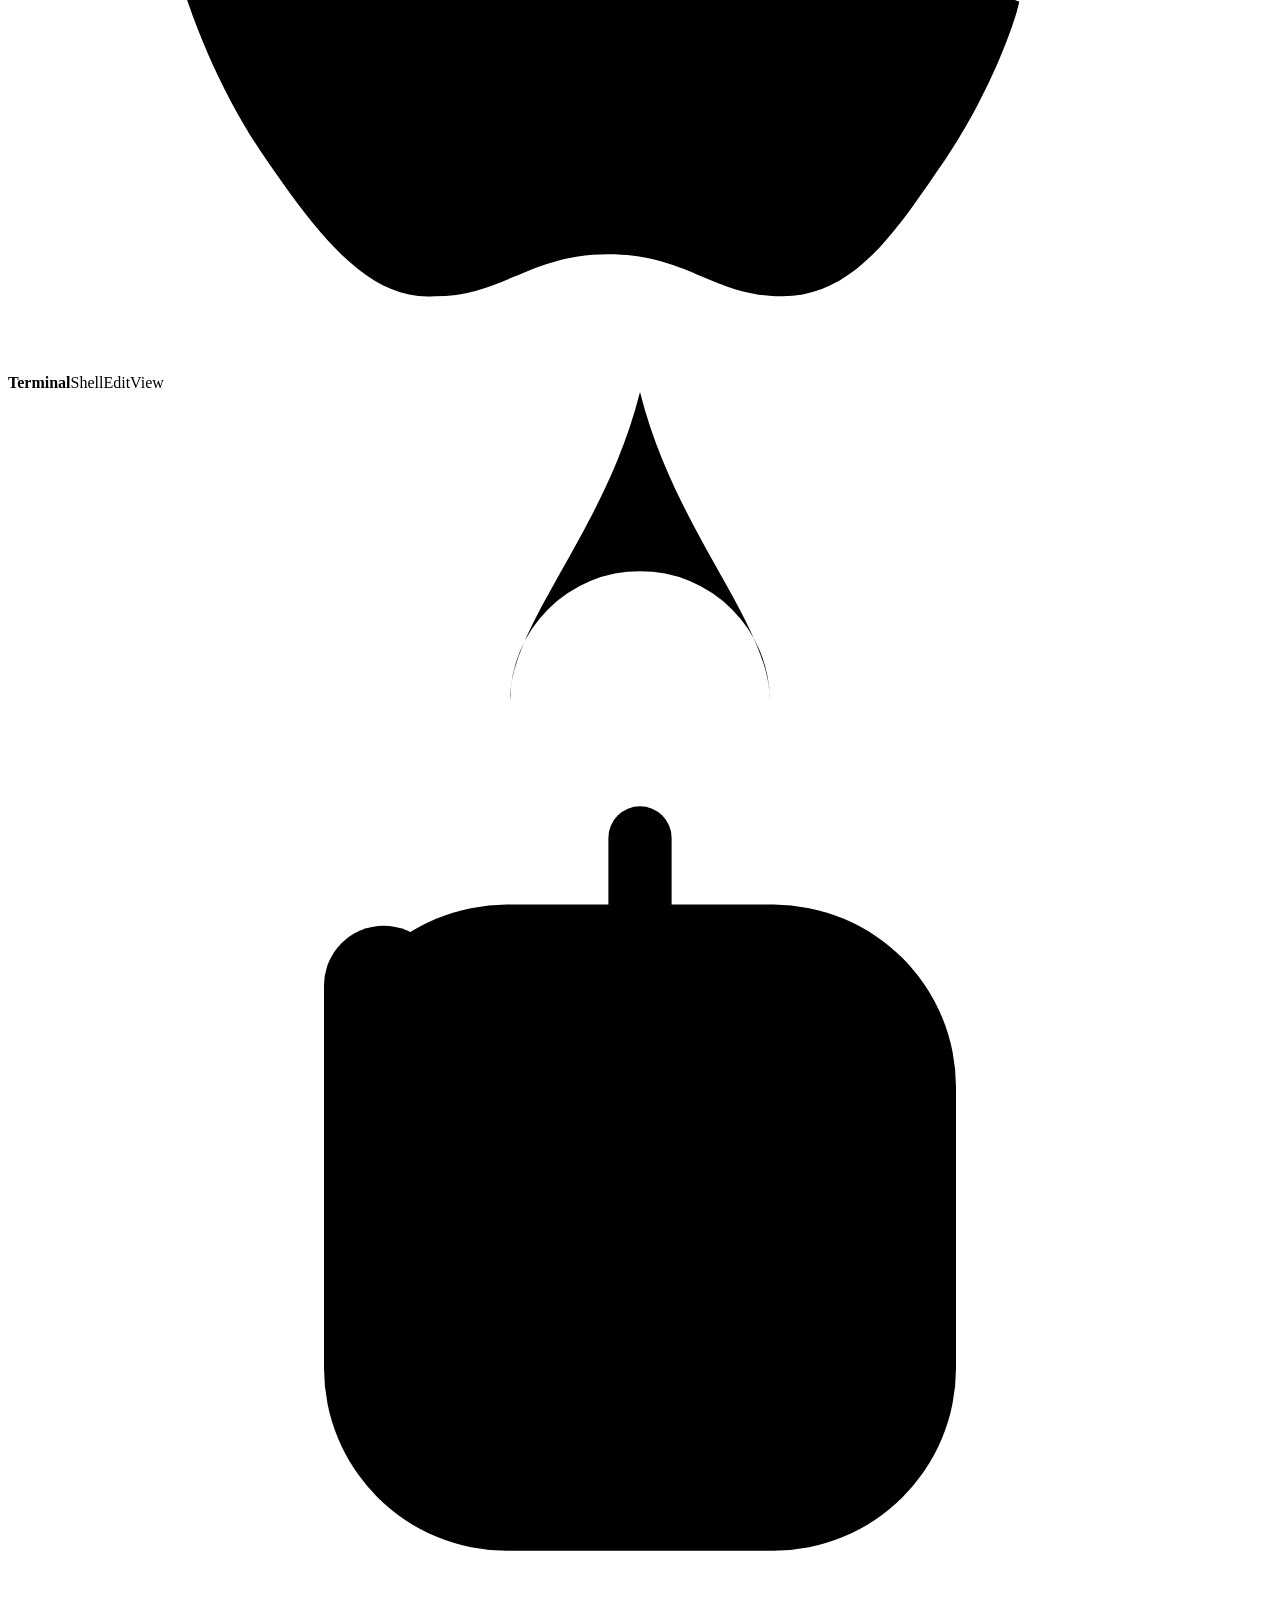
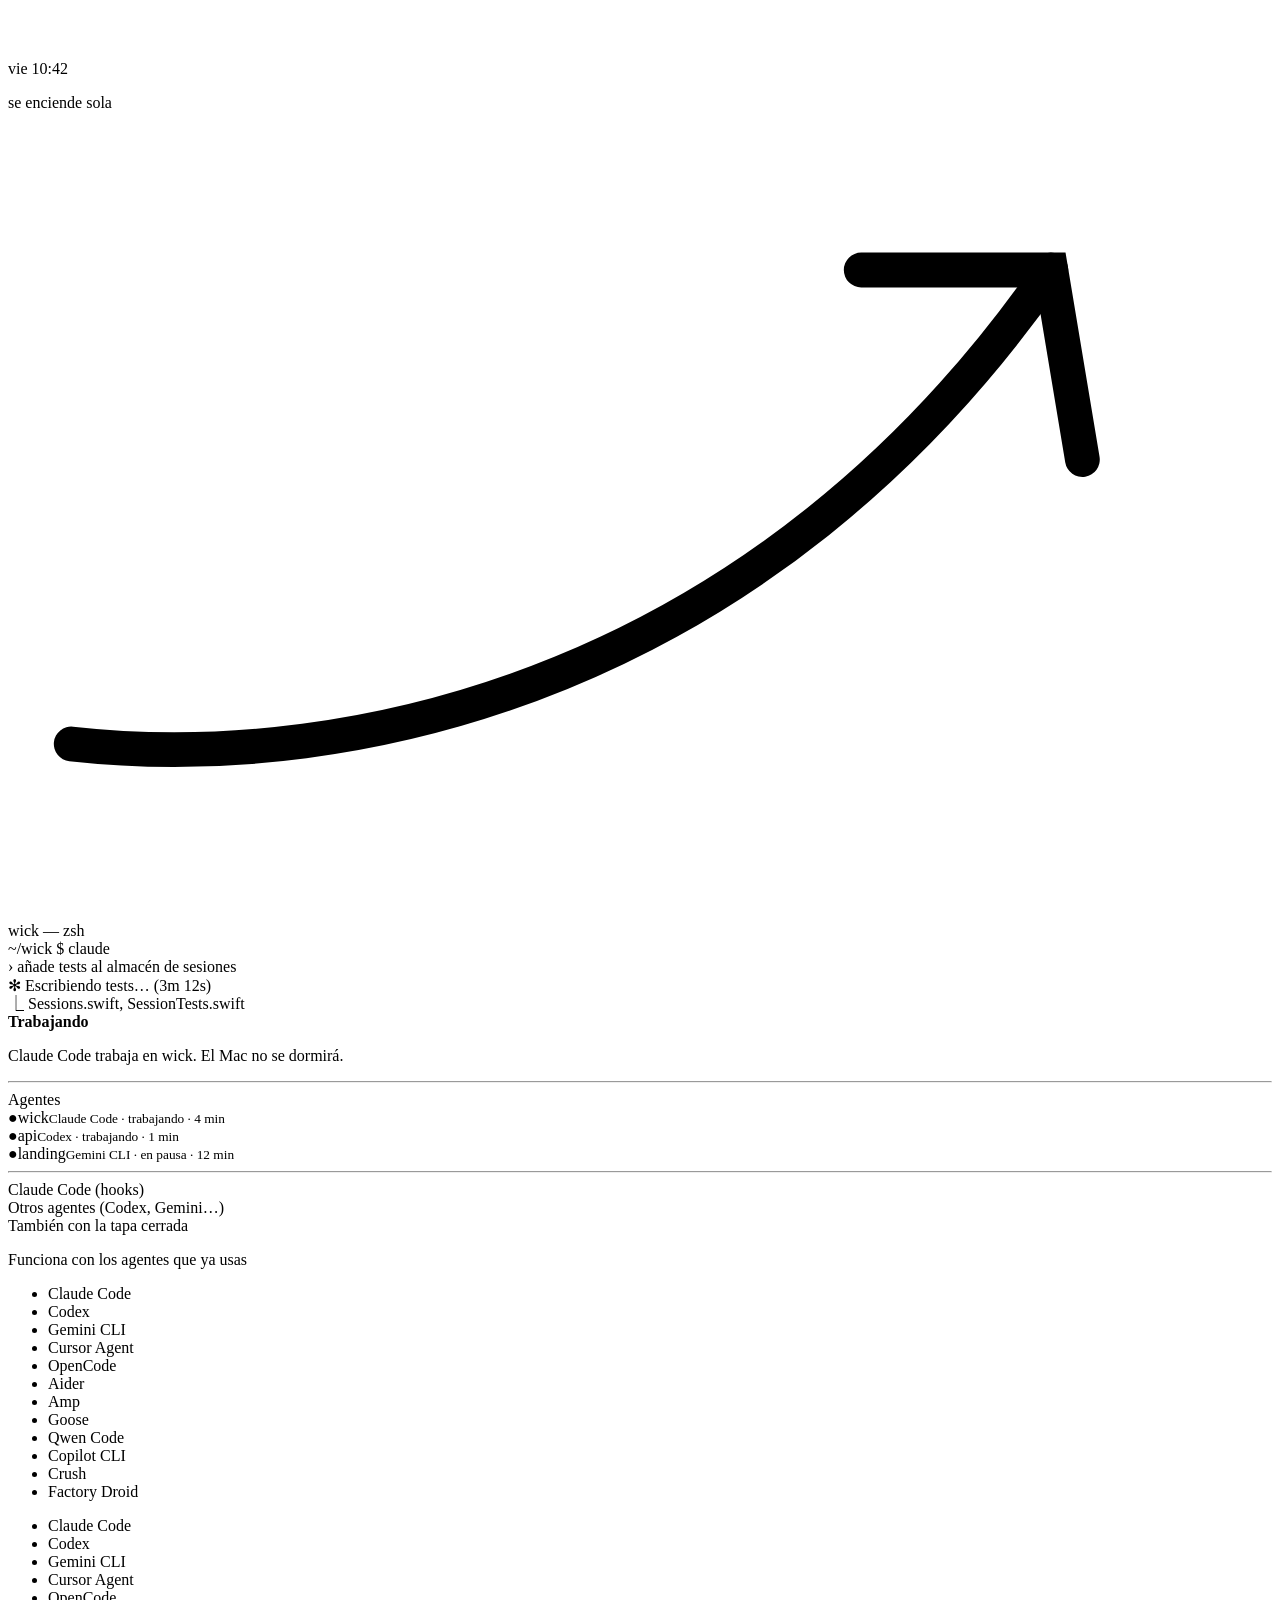
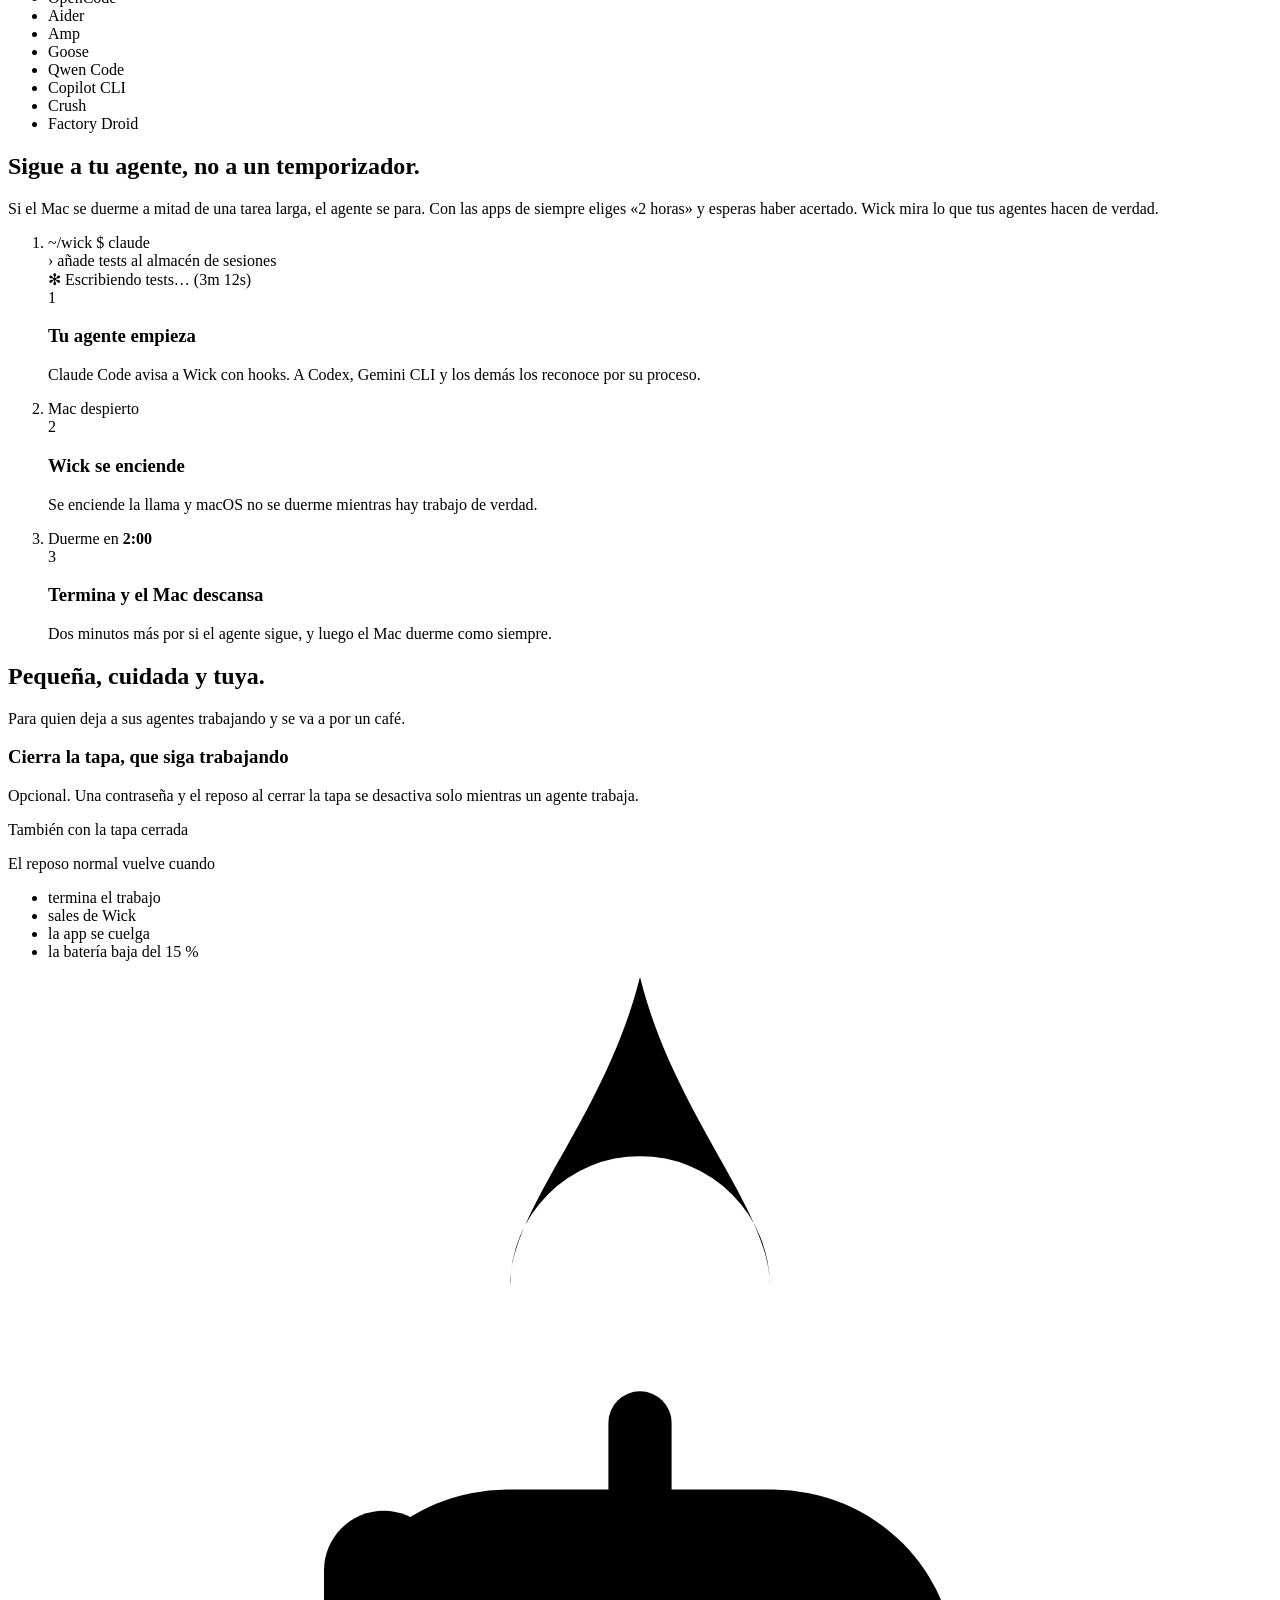
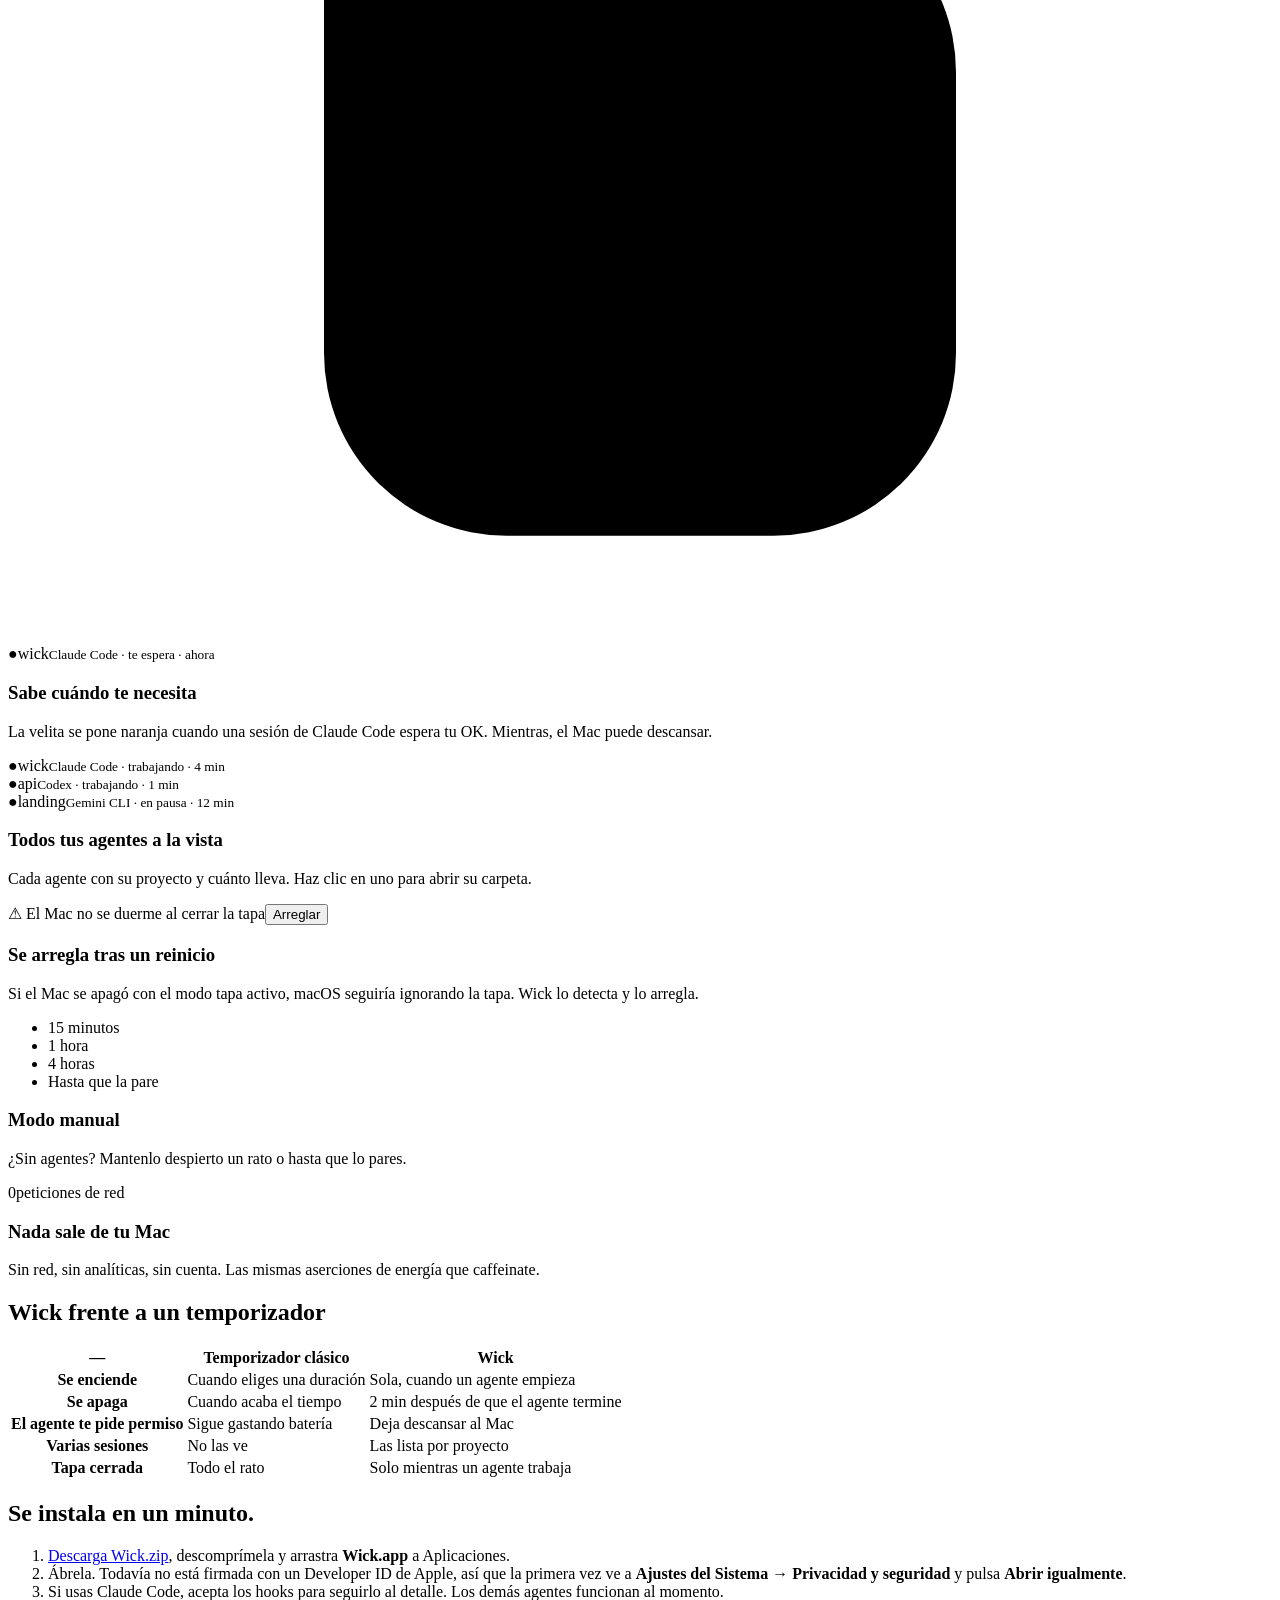
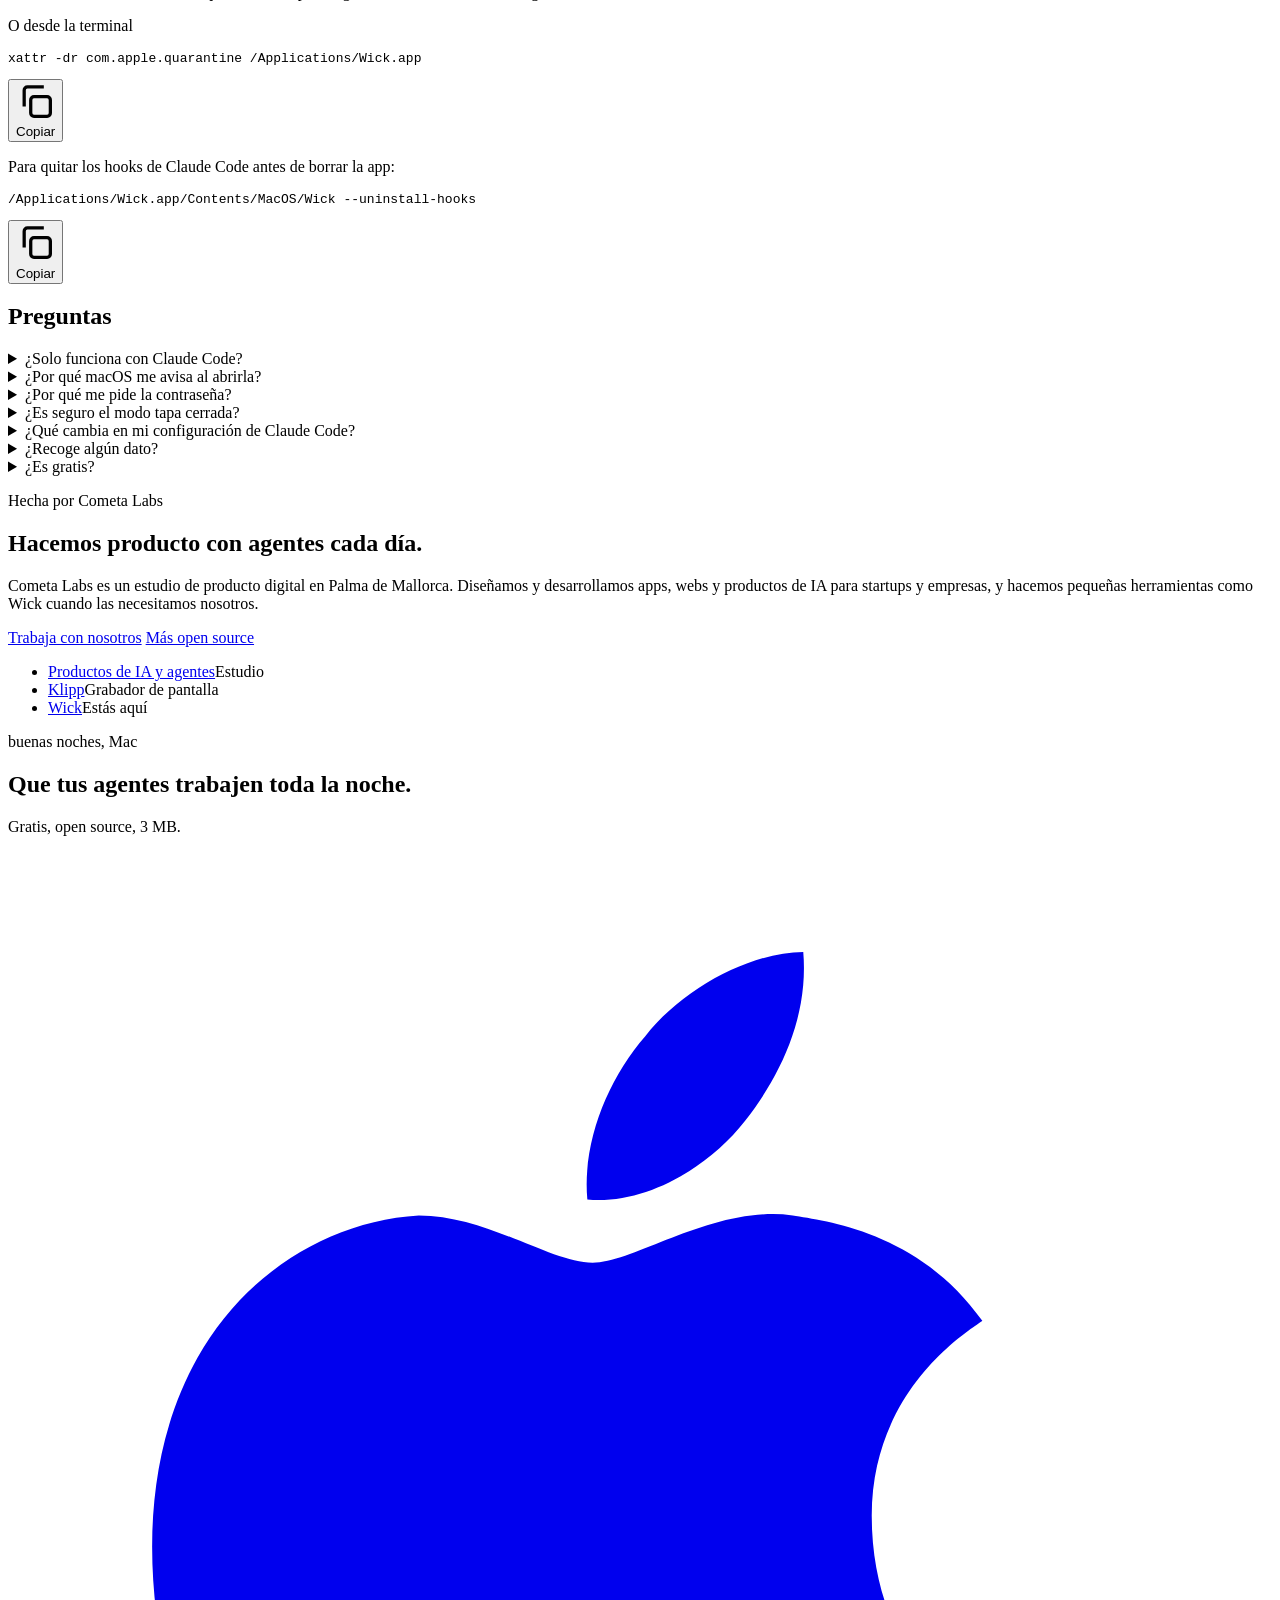
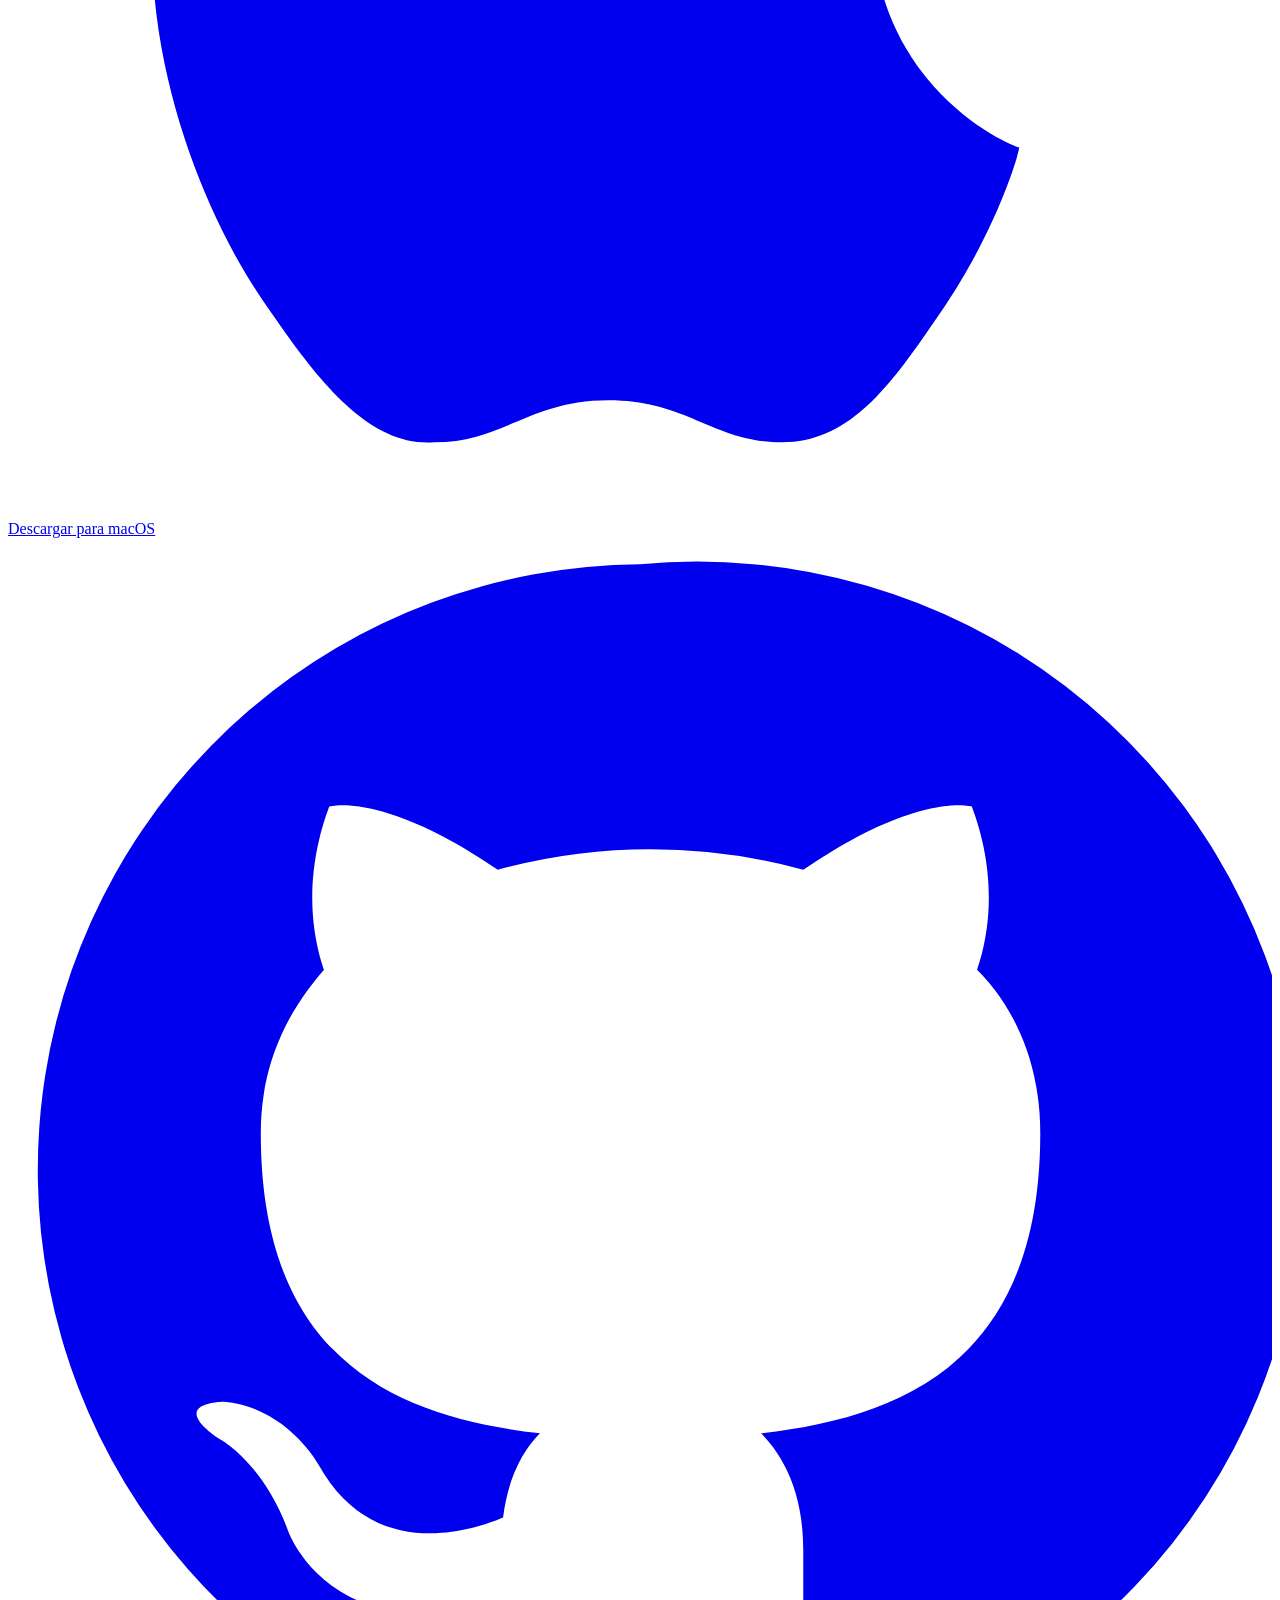
==== commit a4cdbb90: "Web: hero with live demo, steps, feature bento, EN/ES from one template Co-Authored-By: Claude Opus " ====
--- a/site/es/index.html
+++ b/site/es/index.html
@@ -14,8 +14,10 @@
 <link rel="apple-touch-icon" href="/apple-touch-icon.png">
 <link rel="preload" href="/assets/fonts/Roobert-SemiBold.woff2" as="font" type="font/woff2" crossorigin>
 <link rel="preload" href="/assets/wick-working.webp" as="image" fetchpriority="high">
-<link rel="stylesheet" href="/assets/site.css?v=4">
-
+<link rel="preconnect" href="https://fonts.googleapis.com">
+<link rel="preconnect" href="https://fonts.gstatic.com" crossorigin>
+<link rel="stylesheet" href="https://fonts.googleapis.com/css2?family=Caveat:wght@500;600&amp;family=JetBrains+Mono:wght@400;500&amp;display=swap">
+<link rel="stylesheet" href="/assets/site.css?v=8">
 <meta property="og:type" content="website">
 <meta property="og:site_name" content="Wick by Cometa Labs">
 <meta property="og:title" content="Wick · Tu Mac despierto mientras trabajan tus agentes de IA">
@@ -28,214 +30,304 @@
 <meta property="og:locale:alternate" content="en_US">
 <meta name="twitter:card" content="summary_large_image">
 <meta name="twitter:site" content="@CometaLabs">
-
 <script type="application/ld+json">
 {
-  "@context": "https://schema.org",
-  "@graph": [
-    {
-      "@type": "SoftwareApplication",
-      "@id": "https://wick.cometalabs.io/#app",
-      "name": "Wick",
-      "alternateName": "Wick for macOS",
-      "description": "App gratuita y open source para la barra de menú de macOS que mantiene el Mac despierto mientras los agentes de IA para programar (Claude Code, Codex, Gemini CLI, Cursor Agent, Aider y otros) trabajan, y lo deja dormir cuando terminan o te esperan.",
-      "url": "https://wick.cometalabs.io/es/",
-      "image": "https://wick.cometalabs.io/assets/wick-icon-512.png",
-      "screenshot": "https://wick.cometalabs.io/og.png",
-      "applicationCategory": "DeveloperApplication",
-      "operatingSystem": "macOS 13 o posterior",
-      "softwareVersion": "1.0.0",
-      "license": "https://opensource.org/licenses/MIT",
-      "isAccessibleForFree": true,
-      "downloadUrl": "https://github.com/CometaLabs/wick/releases/latest/download/Wick.zip",
-      "codeRepository": "https://github.com/CometaLabs/wick",
-      "offers": { "@type": "Offer", "price": "0", "priceCurrency": "EUR" },
-      "inLanguage": ["en", "es"],
-      "author": { "@id": "https://cometalabs.io/#organization" },
-      "publisher": { "@id": "https://cometalabs.io/#organization" }
-    },
-    {
-      "@type": "Organization",
-      "@id": "https://cometalabs.io/#organization",
-      "name": "Cometa Labs",
-      "url": "https://cometalabs.io",
-      "description": "Estudio de producto digital en Palma de Mallorca. Apps, webs y productos de IA para startups y empresas.",
-      "logo": "https://cometalabs.io/images/brand/cometio.png",
-      "email": "hola@cometalabs.io",
-      "address": { "@type": "PostalAddress", "addressLocality": "Palma", "addressRegion": "Illes Balears", "addressCountry": "ES" },
-      "sameAs": ["https://github.com/CometaLabs", "https://www.linkedin.com/company/cometa-labs/", "https://x.com/CometaLabs"]
-    },
-    {
-      "@type": "FAQPage",
-      "mainEntity": [
-        { "@type": "Question", "name": "¿Wick solo funciona con Claude Code?", "acceptedAnswer": { "@type": "Answer", "text": "No. A Claude Code lo sigue con hooks, que es lo más preciso. Codex, Gemini CLI, Cursor Agent, OpenCode, Aider, Amp, Goose y otros agentes de terminal se detectan por su proceso: si el agente o lo que lanza gasta CPU, Wick lo da por trabajando." } },
-        { "@type": "Question", "name": "¿Por qué macOS me avisa al abrir Wick?", "acceptedAnswer": { "@type": "Answer", "text": "Wick todavía no está firmada con un Developer ID de Apple. Ábrela una vez, ve a Ajustes del Sistema → Privacidad y seguridad y pulsa Abrir igualmente, o ejecuta xattr -dr com.apple.quarantine /Applications/Wick.app." } },
-        { "@type": "Question", "name": "¿Puede Wick mantener el Mac despierto con la tapa cerrada?", "acceptedAnswer": { "@type": "Answer", "text": "Sí, si lo activas. Pide tu contraseña de administrador una vez y desactiva el reposo al cerrar la tapa solo mientras un agente trabaja. El reposo normal vuelve cuando el agente termina, al salir de Wick, si se cuelga o con la batería por debajo del 15 %." } },
-        { "@type": "Question", "name": "¿Wick recoge algún dato?", "acceptedAnswer": { "@type": "Answer", "text": "No. Wick no se conecta a internet, no tiene analíticas ni cuenta. El estado de las sesiones se queda en ~/.wick, en tu Mac." } },
-        { "@type": "Question", "name": "¿Wick es gratis?", "acceptedAnswer": { "@type": "Answer", "text": "Sí. Wick es gratis y open source con licencia MIT, hecha por Cometa Labs." } }
-      ]
+ "@context": "https://schema.org",
+ "@graph": [
+  {
+   "@type": "WebSite",
+   "@id": "https://wick.cometalabs.io/#website",
+   "url": "https://wick.cometalabs.io/",
+   "name": "Wick",
+   "inLanguage": [
+    "en",
+    "es"
+   ],
+   "publisher": {
+    "@id": "https://cometalabs.io/#organization"
+   }
+  },
+  {
+   "@type": "SoftwareApplication",
+   "@id": "https://wick.cometalabs.io/#app",
+   "name": "Wick",
+   "url": "https://wick.cometalabs.io/es/",
+   "description": "Wick es una app gratuita y open source para la barra de menú de macOS que mantiene el Mac despierto mientras Claude Code, Codex, Gemini CLI y otros agentes de IA trabajan, y lo deja dormir cuando terminan.",
+   "image": "https://wick.cometalabs.io/assets/wick-icon-512.png",
+   "screenshot": "https://wick.cometalabs.io/og.png",
+   "applicationCategory": "DeveloperApplication",
+   "operatingSystem": "macOS 13+",
+   "softwareVersion": "1.0.0",
+   "license": "https://opensource.org/licenses/MIT",
+   "isAccessibleForFree": true,
+   "downloadUrl": "https://github.com/CometaLabs/wick/releases/latest/download/Wick.zip",
+   "codeRepository": "https://github.com/CometaLabs/wick",
+   "inLanguage": [
+    "en",
+    "es"
+   ],
+   "offers": {
+    "@type": "Offer",
+    "price": "0",
+    "priceCurrency": "EUR"
+   },
+   "author": {
+    "@id": "https://cometalabs.io/#organization"
+   },
+   "publisher": {
+    "@id": "https://cometalabs.io/#organization"
+   }
+  },
+  {
+   "@type": "Organization",
+   "@id": "https://cometalabs.io/#organization",
+   "name": "Cometa Labs",
+   "url": "https://cometalabs.io",
+   "logo": "https://cometalabs.io/images/brand/cometio.png",
+   "email": "hola@cometalabs.io",
+   "description": "Digital product studio in Palma de Mallorca, Spain: apps, websites and AI products.",
+   "address": {
+    "@type": "PostalAddress",
+    "addressLocality": "Palma",
+    "addressRegion": "Illes Balears",
+    "addressCountry": "ES"
+   },
+   "sameAs": [
+    "https://github.com/CometaLabs",
+    "https://www.linkedin.com/company/cometa-labs/",
+    "https://x.com/CometaLabs"
+   ]
+  },
+  {
+   "@type": "FAQPage",
+   "@id": "https://wick.cometalabs.io/es/#faq",
+   "inLanguage": "es",
+   "mainEntity": [
+    {
+     "@type": "Question",
+     "name": "¿Solo funciona con Claude Code?",
+     "acceptedAnswer": {
+      "@type": "Answer",
+      "text": "No. A Claude Code lo sigue con hooks, que es lo más preciso. Codex, Gemini CLI, Cursor Agent, OpenCode, Aider, Amp, Goose y otros agentes de terminal se detectan por su proceso: si el agente o lo que acaba de lanzar gasta CPU, Wick lo da por trabajando."
+     }
+    },
+    {
+     "@type": "Question",
+     "name": "¿Por qué macOS me avisa al abrirla?",
+     "acceptedAnswer": {
+      "@type": "Answer",
+      "text": "Todavía no está firmada con un Developer ID de Apple. Ábrela una vez, ve a Ajustes del Sistema → Privacidad y seguridad y pulsa Abrir igualmente. O ejecuta xattr -dr com.apple.quarantine /Applications/Wick.app."
+     }
+    },
+    {
+     "@type": "Question",
+     "name": "¿Por qué me pide la contraseña?",
+     "acceptedAnswer": {
+      "@type": "Answer",
+      "text": "Solo para el modo tapa cerrada. macOS no deja que una app normal evite el reposo al cerrar la tapa, así que Wick arranca un pequeño ayudante con permisos de administrador que lo enciende y apaga con tu agente. Para nada más."
+     }
+    },
+    {
+     "@type": "Question",
+     "name": "¿Es seguro el modo tapa cerrada?",
+     "acceptedAnswer": {
+      "@type": "Answer",
+      "text": "Wick devuelve el reposo normal cuando el agente termina, al salir, si la app se cuelga y con la batería por debajo del 15 %. Deja el Mac donde pueda respirar: un portátil cerrado dentro de una mochila se calienta."
+     }
+    },
+    {
+     "@type": "Question",
+     "name": "¿Qué cambia en mi configuración de Claude Code?",
+     "acceptedAnswer": {
+      "@type": "Answer",
+      "text": "Añade unos hooks a ~/.claude/settings.json que llaman a ~/.wick/hook. El hook guarda el estado de la sesión y sale en milisegundos; nunca bloquea a Claude Code ni cambia lo que hace. Tus otros hooks no se tocan, y al desactivar la opción se quitan los de Wick."
+     }
+    },
+    {
+     "@type": "Question",
+     "name": "¿Recoge algún dato?",
+     "acceptedAnswer": {
+      "@type": "Answer",
+      "text": "No. Sin red, sin analíticas, sin cuenta. El estado de las sesiones vive en ~/.wick, en tu Mac."
+     }
+    },
+    {
+     "@type": "Question",
+     "name": "¿Es gratis?",
+     "acceptedAnswer": {
+      "@type": "Answer",
+      "text": "Sí, gratis y open source con licencia MIT. Parte de Caffeinator, de Jon Kraayen, y la hace Cometa Labs."
+     }
     }
-  ]
+   ]
+  }
+ ]
 }
 </script>
 </head>
 <body>
 <a class="skip" href="#main">Ir al contenido</a>
+<div class="frame" aria-hidden="true"></div>
 
 <header class="nav">
   <div class="wrap">
-    <a class="brand" href="/es/" aria-label="Wick, inicio"><img src="/apple-touch-icon.png" alt="" width="34" height="34">Wick</a>
+    <a class="brand" href="/es/"><img src="/apple-touch-icon.png" alt="" width="32" height="32">Wick</a>
     <ul>
       <li><a href="#how">Cómo funciona</a></li>
-      <li><a href="#agents">Agentes</a></li>
+      <li><a href="#features">Funciones</a></li>
       <li><a href="#install">Instalar</a></li>
       <li><a href="#faq">Preguntas</a></li>
-      <li><a href="https://github.com/CometaLabs/wick">GitHub</a></li>
     </ul>
     <div class="right">
-      <a class="lang" href="/" hreflang="en" lang="en">English</a>
-      <a class="btn primary small" href="https://github.com/CometaLabs/wick/releases/latest/download/Wick.zip">Descargar</a>
+      <div class="langs" role="group" aria-label="Language">
+        <a href="/" hreflang="en" lang="en">EN</a>
+        <a href="/es/" hreflang="es" lang="es" aria-current="page">ES</a>
+      </div>
+      <a class="icon-link" href="https://github.com/CometaLabs/wick" aria-label="GitHub"><svg viewBox="0 0 24 24" fill="currentColor" aria-hidden="true"><path d="M12 .5a11.5 11.5 0 0 0-3.6 22.4c.6.1.8-.3.8-.6v-2c-3.2.7-3.9-1.5-3.9-1.5-.5-1.3-1.3-1.7-1.3-1.7-1-.7.1-.7.1-.7 1.2.1 1.8 1.2 1.8 1.2 1 1.8 2.8 1.3 3.5 1 .1-.8.4-1.3.7-1.6-2.6-.3-5.3-1.3-5.3-5.7 0-1.3.5-2.3 1.2-3.1-.1-.3-.5-1.5.1-3.1 0 0 1-.3 3.2 1.2a11 11 0 0 1 5.8 0c2.2-1.5 3.2-1.2 3.2-1.2.6 1.6.2 2.8.1 3.1.8.8 1.2 1.9 1.2 3.1 0 4.4-2.7 5.4-5.3 5.7.4.4.8 1.1.8 2.2v3.3c0 .3.2.7.8.6A11.5 11.5 0 0 0 12 .5z"/></svg></a>
+      <a class="btn primary small" href="https://github.com/CometaLabs/wick/releases/latest/download/Wick.zip"><svg viewBox="0 0 24 24" fill="currentColor" aria-hidden="true"><path d="M16.4 12.6c0-2.5 2-3.6 2.1-3.7-1.2-1.7-3-1.9-3.6-2-1.5-.2-3 .9-3.8.9s-2-.9-3.3-.9C6.1 7 4.5 8 3.6 9.6c-1.8 3.2-.5 7.8 1.3 10.4.9 1.3 1.9 2.7 3.2 2.6 1.3 0 1.8-.8 3.3-.8s2 .8 3.3.8c1.4 0 2.2-1.3 3.1-2.6 1-1.5 1.4-2.9 1.4-3-.1 0-2.8-1.1-2.8-4.4zM14 5.1c.7-.9 1.2-2 1.1-3.2-1 0-2.3.7-3 1.6-.7.8-1.2 2-1.1 3.1 1.1.1 2.3-.6 3-1.5z"/></svg>Descargar</a>
     </div>
   </div>
 </header>
 
 <main id="main">
   <section class="hero" aria-labelledby="title">
+    <div class="wrap center">
+      <a class="pill" href="https://github.com/CometaLabs/wick/releases/latest"><span class="spark"></span>Nuevo · v1.0 · gratis y open source</a>
+      <h1 id="title">Tus agentes trabajan.<br>Tu Mac <em>no se duerme.</em></h1>
+      <p class="lead">Wick es una velita de plastilina que vive en tu barra de menú. Se enciende cuando un agente de IA empieza una tarea larga, evita que el Mac se duerma a mitad y se apaga sola cuando termina.</p>
+      <div class="actions">
+        <a class="btn primary" href="https://github.com/CometaLabs/wick/releases/latest/download/Wick.zip"><svg viewBox="0 0 24 24" fill="currentColor" aria-hidden="true"><path d="M16.4 12.6c0-2.5 2-3.6 2.1-3.7-1.2-1.7-3-1.9-3.6-2-1.5-.2-3 .9-3.8.9s-2-.9-3.3-.9C6.1 7 4.5 8 3.6 9.6c-1.8 3.2-.5 7.8 1.3 10.4.9 1.3 1.9 2.7 3.2 2.6 1.3 0 1.8-.8 3.3-.8s2 .8 3.3.8c1.4 0 2.2-1.3 3.1-2.6 1-1.5 1.4-2.9 1.4-3-.1 0-2.8-1.1-2.8-4.4zM14 5.1c.7-.9 1.2-2 1.1-3.2-1 0-2.3.7-3 1.6-.7.8-1.2 2-1.1 3.1 1.1.1 2.3-.6 3-1.5z"/></svg>Descargar para macOS</a>
+        <a class="btn ghost" href="https://github.com/CometaLabs/wick"><svg viewBox="0 0 24 24" fill="currentColor" aria-hidden="true"><path d="M12 .5a11.5 11.5 0 0 0-3.6 22.4c.6.1.8-.3.8-.6v-2c-3.2.7-3.9-1.5-3.9-1.5-.5-1.3-1.3-1.7-1.3-1.7-1-.7.1-.7.1-.7 1.2.1 1.8 1.2 1.8 1.2 1 1.8 2.8 1.3 3.5 1 .1-.8.4-1.3.7-1.6-2.6-.3-5.3-1.3-5.3-5.7 0-1.3.5-2.3 1.2-3.1-.1-.3-.5-1.5.1-3.1 0 0 1-.3 3.2 1.2a11 11 0 0 1 5.8 0c2.2-1.5 3.2-1.2 3.2-1.2.6 1.6.2 2.8.1 3.1.8.8 1.2 1.9 1.2 3.1 0 4.4-2.7 5.4-5.3 5.7.4.4.8 1.1.8 2.2v3.3c0 .3.2.7.8.6A11.5 11.5 0 0 0 12 .5z"/></svg>Ver en GitHub</a>
+      </div>
+      <p class="mono">v1.0.0 · macOS 13+ · Apple Silicon e Intel · MIT</p>
+    </div>
+
     <div class="wrap">
-      <div>
-        <p class="eyebrow">Para Claude Code, Codex, Gemini CLI y compañía</p>
-        <h1 id="title">Tus agentes trabajan.<br>Tu Mac <em>no se duerme.</em></h1>
-        <p class="lead">Wick es una velita de plastilina que vive en tu barra de menú. Se enciende cuando tu agente de IA empieza una tarea larga, evita que el Mac se duerma a mitad y se apaga sola cuando termina.</p>
-        <div class="actions">
-          <a class="btn primary" href="https://github.com/CometaLabs/wick/releases/latest/download/Wick.zip">
-            <svg viewBox="0 0 24 24" fill="currentColor" aria-hidden="true"><path d="M16.4 12.6c0-2.5 2-3.6 2.1-3.7-1.2-1.7-3-1.9-3.6-2-1.5-.2-3 .9-3.8.9s-2-.9-3.3-.9C6.1 7 4.5 8 3.6 9.6c-1.8 3.2-.5 7.8 1.3 10.4.9 1.3 1.9 2.7 3.2 2.6 1.3 0 1.8-.8 3.3-.8s2 .8 3.3.8c1.4 0 2.2-1.3 3.1-2.6 1-1.5 1.4-2.9 1.4-3-.1 0-2.8-1.1-2.8-4.4zM14 5.1c.7-.9 1.2-2 1.1-3.2-1 0-2.3.7-3 1.6-.7.8-1.2 2-1.1 3.1 1.1.1 2.3-.6 3-1.5z"/></svg>
-            Descargar para macOS
-          </a>
-          <a class="btn ghost" href="https://github.com/CometaLabs/wick">
-            <svg viewBox="0 0 24 24" fill="currentColor" aria-hidden="true"><path d="M12 .5a11.5 11.5 0 0 0-3.6 22.4c.6.1.8-.3.8-.6v-2c-3.2.7-3.9-1.5-3.9-1.5-.5-1.3-1.3-1.7-1.3-1.7-1-.7.1-.7.1-.7 1.2.1 1.8 1.2 1.8 1.2 1 1.8 2.8 1.3 3.5 1 .1-.8.4-1.3.7-1.6-2.6-.3-5.3-1.3-5.3-5.7 0-1.3.5-2.3 1.2-3.1-.1-.3-.5-1.5.1-3.1 0 0 1-.3 3.2 1.2a11 11 0 0 1 5.8 0c2.2-1.5 3.2-1.2 3.2-1.2.6 1.6.2 2.8.1 3.1.8.8 1.2 1.9 1.2 3.1 0 4.4-2.7 5.4-5.3 5.7.4.4.8 1.1.8 2.2v3.3c0 .3.2.7.8.6A11.5 11.5 0 0 0 12 .5z"/></svg>
-            Ver el código
-          </a>
+      <div class="scene" data-demo data-state="working" role="img" aria-label="Demo en vivo: Wick sigue a un agente en la terminal">
+        <div class="menubar">
+          <span class="apple"><svg viewBox="0 0 24 24" fill="currentColor" aria-hidden="true"><path d="M16.4 12.6c0-2.5 2-3.6 2.1-3.7-1.2-1.7-3-1.9-3.6-2-1.5-.2-3 .9-3.8.9s-2-.9-3.3-.9C6.1 7 4.5 8 3.6 9.6c-1.8 3.2-.5 7.8 1.3 10.4.9 1.3 1.9 2.7 3.2 2.6 1.3 0 1.8-.8 3.3-.8s2 .8 3.3.8c1.4 0 2.2-1.3 3.1-2.6 1-1.5 1.4-2.9 1.4-3-.1 0-2.8-1.1-2.8-4.4zM14 5.1c.7-.9 1.2-2 1.1-3.2-1 0-2.3.7-3 1.6-.7.8-1.2 2-1.1 3.1 1.1.1 2.3-.6 3-1.5z"/></svg></span><b>Terminal</b><span class="dim-item">Shell</span><span class="dim-item">Edit</span><span class="dim-item">View</span>
+          <span class="spacer"></span>
+          <span class="tray"><svg class="tray-icon" data-icon data-mood="working" viewBox="0 0 18 18" aria-hidden="true"><g transform="translate(0 18) scale(1 -1)"><rect x="4.5" y="1.5" width="9" height="9.2" rx="2.6"/><rect x="4.5" y="6.6" width="1.7" height="3.8" rx=".85"/><rect x="11.2" y="5.4" width="1.7" height="4.8" rx=".85"/><rect x="8.55" y="10.2" width=".9" height="1.9" rx=".45"/><path class="flame" d="M10.85 13.6a1.85 1.85 0 0 1-3.7 0C7.15 14.7 8.5 16 9 18c.5-2 1.85-3.3 1.85-4.4z"/><circle class="eye" cx="7.1" cy="6.15" r="1"/><circle class="eye" cx="10.9" cy="6.15" r="1"/></g></svg></span>
+          <span class="dim-item">vie 10:42</span>
         </div>
-        <p class="meta"><span>Gratis y open source (MIT)</span><span>macOS 13+</span><span>3 MB</span></p>
-      </div>
-
-      <div class="stage" data-demo data-state="working" aria-label="Demo en vivo del menú de Wick">
-        <div class="glow" aria-hidden="true"></div>
-        <div class="menubar" aria-hidden="true">
-          <span>Wi‑Fi</span>
-          <span class="tray">
-            <svg data-icon data-mood="working" viewBox="0 0 18 18"><g transform="translate(0 18) scale(1 -1)"><rect x="4.5" y="1.5" width="9" height="9.2" rx="2.6" fill="#222"/><rect x="8.55" y="10.2" width=".9" height="1.9" rx=".45" fill="#222"/><path class="flame" d="M10.85 13.6a1.85 1.85 0 0 1-3.7 0C7.15 14.7 8.5 16 9 18c.5-2 1.85-3.3 1.85-4.4z" transform="translate(0 0)"/><circle cx="7.1" cy="6.15" r="1" fill="#fff"/><circle cx="10.9" cy="6.15" r="1" fill="#fff"/></g></svg>
-          </span>
-          <span>vie 10:42</span>
+        <p class="hand" aria-hidden="true">se enciende sola<svg viewBox="0 0 80 50" fill="none" stroke="currentColor" stroke-width="2.2" stroke-linecap="round"><path d="M4 40c18 2 44-4 62-30"/><path d="M54 10l12 0 2 12"/></svg></p>
+        <div class="terminal">
+          <div class="bar"><i></i><i></i><i></i><span>wick — zsh</span></div>
+          <div class="lines" data-term><div class="dim">~/wick $ claude</div><div class="">› añade tests al almacén de sesiones</div><div class="accent">✻ Escribiendo tests… (3m 12s)</div><div class="dim">  ⎿ Sessions.swift, SessionTests.swift</div></div>
         </div>
-        <div class="mac-menu" role="img" aria-label="Menú de Wick: la vela muestra si tus agentes trabajan, te esperan o descansan">
+        <div class="mac-menu">
           <div class="head">
             <div class="sprite working"></div>
             <div><b data-title>Trabajando</b><p data-sub>Claude Code trabaja en wick. El Mac no se dormirá.</p></div>
           </div>
           <hr>
           <div class="label">Agentes</div>
-          <div data-rows></div>
+          <div data-rows><div class="row"><span class="dot working">●</span><span>wick</span><small>Claude Code · trabajando · 4 min</small></div><div class="row"><span class="dot working">●</span><span>api</span><small>Codex · trabajando · 1 min</small></div><div class="row"><span class="dot idle">●</span><span>landing</span><small>Gemini CLI · en pausa · 12 min</small></div></div>
           <hr>
           <div class="opt on">Claude Code (hooks)</div>
-          <div class="opt on">Otros agentes (Codex, Gemini, Cursor…)</div>
+          <div class="opt on">Otros agentes (Codex, Gemini…)</div>
           <div class="opt">También con la tapa cerrada</div>
         </div>
-        <div class="sprite working" role="img" aria-label="Wick, una velita de plastilina con cara, con la llama encendida"></div>
-      </div>
-    </div>
-  </section>
-
-  <section id="how" class="tint" aria-labelledby="how-title">
+        <div class="sprite big working"></div>
+      </div>
+    </div>
+  </section>
+
+  <section class="marquee-wrap" aria-label="Funciona con los agentes que ya usas">
+    <p class="mono center">Funciona con los agentes que ya usas</p>
+    <div class="marquee"><ul><li>Claude Code</li><li>Codex</li><li>Gemini CLI</li><li>Cursor Agent</li><li>OpenCode</li><li>Aider</li><li>Amp</li><li>Goose</li><li>Qwen Code</li><li>Copilot CLI</li><li>Crush</li><li>Factory Droid</li></ul><ul aria-hidden="true"><li>Claude Code</li><li>Codex</li><li>Gemini CLI</li><li>Cursor Agent</li><li>OpenCode</li><li>Aider</li><li>Amp</li><li>Goose</li><li>Qwen Code</li><li>Copilot CLI</li><li>Crush</li><li>Factory Droid</li></ul></div>
+  </section>
+
+  <section id="how" aria-labelledby="how-title">
     <div class="wrap">
       <h2 id="how-title">Sigue a tu agente, no a un temporizador.</h2>
       <p class="intro">Si el Mac se duerme a mitad de una tarea larga, el agente se para. Con las apps de siempre eliges «2 horas» y esperas haber acertado. Wick mira lo que tus agentes hacen de verdad.</p>
-      <div class="moods">
-        <article class="mood">
-          <div class="sprite working" role="img" aria-label="Wick trabajando: llama encendida, dando saltitos"></div>
-          <h3>Trabajando</h3>
-          <p>Un agente empieza una tarea, se enciende la llama y el Mac no se duerme. ¿Varias sesiones a la vez? Las sigue todas.</p>
-        </article>
-        <article class="mood">
-          <div class="sprite waiting" role="img" aria-label="Wick esperando: llama pequeña, mirando a un lado"></div>
-          <h3>Te está esperando</h3>
-          <p>El agente necesita tu OK. La velita de la barra se pone naranja para que lo veas, y el Mac puede descansar hasta que respondas.</p>
-        </article>
-        <article class="mood">
-          <div class="sprite resting" role="img" aria-label="Wick descansando: llama apagada, ojos cerrados"></div>
-          <h3>Descansando</h3>
-          <p>El trabajo está hecho. Wick espera dos minutos por si el agente sigue y luego deja dormir al Mac como siempre.</p>
-        </article>
-      </div>
-    </div>
-  </section>
-
-  <section id="agents" aria-labelledby="agents-title">
-    <div class="wrap agents">
-      <div>
-        <h2 id="agents-title">Funciona con los agentes que ya usas.</h2>
-        <p class="intro">A Claude Code lo sigue con hooks, así que sabe exactamente cuándo trabaja, cuándo te necesita y cuándo termina. Los demás agentes de terminal los detecta por su proceso: si ellos o lo que lanzan están ocupados, están trabajando.</p>
-        <ul class="agent-list">
-          <li class="star">Claude Code</li><li>Codex</li><li>Gemini CLI</li><li>Cursor Agent</li><li>OpenCode</li><li>Aider</li><li>Amp</li><li>Goose</li><li>Qwen Code</li><li>Copilot CLI</li><li>Crush</li><li>Factory Droid</li>
-        </ul>
-        <p class="note">¿Usas otra cosa? El modo manual mantiene el Mac despierto 15 minutos, unas horas o hasta que lo pares.</p>
-      </div>
+      <ol class="steps3">
+        <li class="card">
+          <div class="mini mini-term"><div class="dim">~/wick $ claude</div><div class="">› añade tests al almacén de sesiones</div><div class="accent">✻ Escribiendo tests… (3m 12s)</div></div>
+          <span class="num">1</span><h3>Tu agente empieza</h3><p>Claude Code avisa a Wick con hooks. A Codex, Gemini CLI y los demás los reconoce por su proceso.</p>
+        </li>
+        <li class="card">
+          <div class="mini mini-wick"><div class="sprite working"></div><span class="chip on">Mac despierto</span></div>
+          <span class="num">2</span><h3>Wick se enciende</h3><p>Se enciende la llama y macOS no se duerme mientras hay trabajo de verdad.</p>
+        </li>
+        <li class="card">
+          <div class="mini mini-wick off"><div class="sprite resting"></div><span class="chip">Duerme en <b class="countdown" data-countdown>2:00</b></span></div>
+          <span class="num">3</span><h3>Termina y el Mac descansa</h3><p>Dos minutos más por si el agente sigue, y luego el Mac duerme como siempre.</p>
+        </li>
+      </ol>
+    </div>
+  </section>
+
+  <section id="features" class="tint" aria-labelledby="features-title">
+    <div class="wrap">
+      <h2 id="features-title">Pequeña, cuidada y tuya.</h2>
+      <p class="intro">Para quien deja a sus agentes trabajando y se va a por un café.</p>
+      <div class="bento">
+        <article class="card wide lid">
+          <div class="text"><h3>Cierra la tapa, que siga trabajando</h3><p>Opcional. Una contraseña y el reposo al cerrar la tapa se desactiva solo mientras un agente trabaja.</p></div>
+          <div class="mini">
+            <div class="toggle-row"><span>También con la tapa cerrada</span><span class="switch on" aria-hidden="true"></span></div>
+            <p class="mini-k">El reposo normal vuelve cuando</p>
+            <ul class="checks"><li>termina el trabajo</li><li>sales de Wick</li><li>la app se cuelga</li><li>la batería baja del 15 %</li></ul>
+          </div>
+        </article>
+        <article class="card">
+          <div class="mini center-mini"><span class="tray big-tray"><svg class="tray-icon" data-icon data-mood="waiting" viewBox="0 0 18 18" aria-hidden="true"><g transform="translate(0 18) scale(1 -1)"><rect x="4.5" y="1.5" width="9" height="9.2" rx="2.6"/><rect x="4.5" y="6.6" width="1.7" height="3.8" rx=".85"/><rect x="11.2" y="5.4" width="1.7" height="4.8" rx=".85"/><rect x="8.55" y="10.2" width=".9" height="1.9" rx=".45"/><path class="flame" d="M10.85 13.6a1.85 1.85 0 0 1-3.7 0C7.15 14.7 8.5 16 9 18c.5-2 1.85-3.3 1.85-4.4z"/><circle class="eye" cx="7.1" cy="6.15" r="1"/><circle class="eye" cx="10.9" cy="6.15" r="1"/></g></svg></span>
+            <div class="row solo"><span class="dot waiting">●</span><span>wick</span><small>Claude Code · te espera · ahora</small></div></div>
+          <h3>Sabe cuándo te necesita</h3><p>La velita se pone naranja cuando una sesión de Claude Code espera tu OK. Mientras, el Mac puede descansar.</p>
+        </article>
+        <article class="card">
+          <div class="mini list-mini"><div class="row"><span class="dot working">●</span><span>wick</span><small>Claude Code · trabajando · 4 min</small></div><div class="row"><span class="dot working">●</span><span>api</span><small>Codex · trabajando · 1 min</small></div><div class="row"><span class="dot idle">●</span><span>landing</span><small>Gemini CLI · en pausa · 12 min</small></div></div>
+          <h3>Todos tus agentes a la vista</h3><p>Cada agente con su proyecto y cuánto lleva. Haz clic en uno para abrir su carpeta.</p>
+        </article>
+        <article class="card">
+          <div class="mini center-mini"><div class="warn-row"><span>⚠︎ El Mac no se duerme al cerrar la tapa</span><button type="button" tabindex="-1">Arreglar</button></div></div>
+          <h3>Se arregla tras un reinicio</h3><p>Si el Mac se apagó con el modo tapa activo, macOS seguiría ignorando la tapa. Wick lo detecta y lo arregla.</p>
+        </article>
+        <article class="card">
+          <div class="mini"><ul class="submenu"><li>15 minutos</li><li class="sel">1 hora</li><li>4 horas</li><li>Hasta que la pare</li></ul></div>
+          <h3>Modo manual</h3><p>¿Sin agentes? Mantenlo despierto un rato o hasta que lo pares.</p>
+        </article>
+        <article class="card warm full">
+          <div class="mini center-mini"><span class="zero">0</span><span class="mono">peticiones de red</span></div>
+          <div><h3>Nada sale de tu Mac</h3><p>Sin red, sin analíticas, sin cuenta. Las mismas aserciones de energía que caffeinate.</p></div>
+        </article>
+      </div>
+    </div>
+  </section>
+
+  <section aria-labelledby="cmp-title">
+    <div class="wrap narrow">
+      <h2 id="cmp-title" class="center">Wick frente a un temporizador</h2>
       <div class="table-wrap">
         <table>
-          <thead><tr><th></th><th>Temporizador clásico</th><th>Wick</th></tr></thead>
-          <tbody>
-            <tr><td>Se enciende</td><td>Cuando eliges una duración</td><td class="win">Sola, cuando un agente empieza</td></tr>
-            <tr><td>Se apaga</td><td>Cuando acaba el tiempo</td><td class="win">2 min después de que el agente termine</td></tr>
-            <tr><td>El agente te pide permiso</td><td>Sigue gastando batería</td><td class="win">Deja descansar al Mac</td></tr>
-            <tr><td>Varias sesiones</td><td>No las ve</td><td class="win">Las lista por proyecto</td></tr>
-            <tr><td>Tapa cerrada</td><td>Todo el rato</td><td class="win">Solo mientras trabaja</td></tr>
-          </tbody>
+          <thead><tr><th scope="col"><span class="sr">—</span></th><th scope="col">Temporizador clásico</th><th scope="col">Wick</th></tr></thead>
+          <tbody><tr><th scope="row">Se enciende</th><td>Cuando eliges una duración</td><td class="win">Sola, cuando un agente empieza</td></tr><tr><th scope="row">Se apaga</th><td>Cuando acaba el tiempo</td><td class="win">2 min después de que el agente termine</td></tr><tr><th scope="row">El agente te pide permiso</th><td>Sigue gastando batería</td><td class="win">Deja descansar al Mac</td></tr><tr><th scope="row">Varias sesiones</th><td>No las ve</td><td class="win">Las lista por proyecto</td></tr><tr><th scope="row">Tapa cerrada</th><td>Todo el rato</td><td class="win">Solo mientras un agente trabaja</td></tr></tbody>
         </table>
       </div>
     </div>
   </section>
 
-  <section class="tint" aria-labelledby="details-title">
-    <div class="wrap">
-      <h2 id="details-title">Pequeña, cuidada y tuya.</h2>
-      <p class="intro">Para quien deja a sus agentes trabajando y se va a por un café.</p>
-      <div class="features">
-        <div><span class="k">Tapa cerrada</span><h3>Ciérralo y llévatelo</h3><p>Opcional. Una contraseña y el reposo al cerrar la tapa se desactiva solo mientras un agente trabaja. Siempre vuelve al terminar, al salir, si la app se cuelga o con la batería por debajo del 15 %.</p></div>
-        <div><span class="k">Reinicios</span><h3>Se arregla sola</h3><p>Si el Mac se apagó con el modo tapa activo, macOS seguiría ignorando la tapa. Wick lo detecta y lo deja como estaba.</p></div>
-        <div><span class="k">Privacidad</span><h3>Nada sale de tu Mac</h3><p>Sin red, sin analíticas, sin cuenta. Usa las mismas aserciones de energía que <code>caffeinate</code>.</p></div>
-        <div><span class="k">Varias sesiones</span><h3>Todos tus agentes a la vista</h3><p>El menú lista cada agente con su proyecto y cuánto lleva. Haz clic en uno para abrir su carpeta.</p></div>
-        <div><span class="k">Idiomas</span><h3>Castellano e inglés</h3><p>Según el idioma de tu Mac.</p></div>
-        <div><span class="k">Open source</span><h3>Lee cada línea</h3><p>Licencia MIT. Swift, sin dependencias, compila con un solo script. Haz un fork, cámbiala, manda un pull request.</p></div>
-      </div>
-    </div>
-  </section>
-
-  <section id="install" aria-labelledby="install-title">
+  <section id="install" class="tint" aria-labelledby="install-title">
     <div class="wrap install">
       <div>
         <h2 id="install-title">Se instala en un minuto.</h2>
-        <ol class="steps">
-          <li><a href="https://github.com/CometaLabs/wick/releases/latest/download/Wick.zip">Descarga Wick.zip</a>, descomprímela y arrastra <b>Wick.app</b> a Aplicaciones.</li>
-          <li>Ábrela. Todavía no está firmada con un Developer ID de Apple, así que macOS avisa la primera vez: ve a <b>Ajustes del Sistema → Privacidad y seguridad</b> y pulsa <b>Abrir igualmente</b>.</li>
-          <li>Si usas Claude Code, Wick te ofrece añadir sus hooks para seguirlo al detalle. Antes guarda una copia de <code>~/.claude/settings.json</code> y puedes quitarlos desde el menú.</li>
-        </ol>
-        <p>¿Prefieres la terminal?</p>
-        <pre><code>xattr -dr com.apple.quarantine /Applications/Wick.app</code></pre>
-      </div>
-      <ol class="flow" aria-label="Cómo funciona Wick"><li><span>Tu agente trabaja</span><b>El Mac no se duerme</b></li><li><span>Te pide permiso</span><b>Vela naranja · el Mac puede descansar</b></li><li><span>Ha terminado</span><b>2 minutos más y el Mac duerme como siempre</b></li><li><span>Modo tapa activado</span><b>La tapa solo se mantiene mientras trabaja</b></li></ol>
-    </div>
-  </section>
-
-  <section id="faq" class="tint faq" aria-labelledby="faq-title">
-    <div class="wrap">
-      <h2 id="faq-title">Preguntas</h2>
-      <details><summary>¿Solo funciona con Claude Code?</summary><p>No. A Claude Code lo sigue con hooks, que es lo más preciso. Codex, Gemini CLI, Cursor Agent, OpenCode, Aider, Amp, Goose y otros agentes de terminal se detectan por su proceso: si el agente o lo que lanza gasta CPU, Wick lo da por trabajando.</p></details>
-      <details><summary>¿Por qué macOS me avisa al abrirla?</summary><p>Todavía no está firmada con un Developer ID de Apple. Ábrela una vez, ve a Ajustes del Sistema → Privacidad y seguridad y pulsa Abrir igualmente. O ejecuta <code>xattr -dr com.apple.quarantine /Applications/Wick.app</code>.</p></details>
-      <details><summary>¿Por qué me pide la contraseña?</summary><p>Solo para el modo tapa cerrada. macOS no deja que una app normal evite el reposo al cerrar la tapa, así que Wick arranca un pequeño ayudante con permisos de administrador que lo enciende y apaga con tu agente. Para nada más.</p></details>
-      <details><summary>¿Es seguro el modo tapa cerrada?</summary><p>Wick devuelve el reposo normal cuando el agente termina, al salir, si la app se cuelga y con la batería por debajo del 15 %. Deja el Mac donde pueda respirar: un portátil cerrado dentro de una mochila se calienta.</p></details>
-      <details><summary>¿Qué cambia en mi configuración de Claude Code?</summary><p>Añade unos hooks a <code>~/.claude/settings.json</code> que llaman a <code>~/.wick/hook</code>. El hook guarda el estado de la sesión y sale en milisegundos; nunca bloquea a Claude Code ni cambia lo que hace. Tus otros hooks no se tocan, y al desactivar la opción se quitan los de Wick.</p></details>
-      <details><summary>¿Recoge algún dato?</summary><p>No. Sin red, sin analíticas, sin cuenta. El estado de las sesiones vive en <code>~/.wick</code>, en tu Mac.</p></details>
-      <details><summary>¿Es gratis?</summary><p>Sí, gratis y open source con licencia MIT. Parte de Caffeinator, de Jon Kraayen, y la hace Cometa Labs.</p></details>
+        <ol class="steps"><li><a href="https://github.com/CometaLabs/wick/releases/latest/download/Wick.zip">Descarga Wick.zip</a>, descomprímela y arrastra <b>Wick.app</b> a Aplicaciones.</li><li>Ábrela. Todavía no está firmada con un Developer ID de Apple, así que la primera vez ve a <b>Ajustes del Sistema → Privacidad y seguridad</b> y pulsa <b>Abrir igualmente</b>.</li><li>Si usas Claude Code, acepta los hooks para seguirlo al detalle. Los demás agentes funcionan al momento.</li></ol>
+      </div>
+      <div>
+        <p class="mono">O desde la terminal</p>
+        <div class="code"><pre><code>xattr -dr com.apple.quarantine /Applications/Wick.app</code></pre><button type="button" class="copy" data-copy data-done="Copiado"><svg viewBox="0 0 24 24" fill="none" stroke="currentColor" stroke-width="2" aria-hidden="true"><rect x="9" y="9" width="12" height="12" rx="2"/><path d="M5 15V5a2 2 0 0 1 2-2h10"/></svg><span>Copiar</span></button></div>
+        <p class="small">Para quitar los hooks de Claude Code antes de borrar la app:</p>
+        <div class="code"><pre><code>/Applications/Wick.app/Contents/MacOS/Wick --uninstall-hooks</code></pre><button type="button" class="copy" data-copy data-done="Copiado"><svg viewBox="0 0 24 24" fill="none" stroke="currentColor" stroke-width="2" aria-hidden="true"><rect x="9" y="9" width="12" height="12" rx="2"/><path d="M5 15V5a2 2 0 0 1 2-2h10"/></svg><span>Copiar</span></button></div>
+      </div>
+    </div>
+  </section>
+
+  <section id="faq" class="faq" aria-labelledby="faq-title">
+    <div class="wrap narrow">
+      <h2 id="faq-title" class="center">Preguntas</h2>
+      <details><summary>¿Solo funciona con Claude Code?</summary><p>No. A Claude Code lo sigue con hooks, que es lo más preciso. Codex, Gemini CLI, Cursor Agent, OpenCode, Aider, Amp, Goose y otros agentes de terminal se detectan por su proceso: si el agente o lo que acaba de lanzar gasta CPU, Wick lo da por trabajando.</p></details><details><summary>¿Por qué macOS me avisa al abrirla?</summary><p>Todavía no está firmada con un Developer ID de Apple. Ábrela una vez, ve a Ajustes del Sistema → Privacidad y seguridad y pulsa Abrir igualmente. O ejecuta xattr -dr com.apple.quarantine /Applications/Wick.app.</p></details><details><summary>¿Por qué me pide la contraseña?</summary><p>Solo para el modo tapa cerrada. macOS no deja que una app normal evite el reposo al cerrar la tapa, así que Wick arranca un pequeño ayudante con permisos de administrador que lo enciende y apaga con tu agente. Para nada más.</p></details><details><summary>¿Es seguro el modo tapa cerrada?</summary><p>Wick devuelve el reposo normal cuando el agente termina, al salir, si la app se cuelga y con la batería por debajo del 15 %. Deja el Mac donde pueda respirar: un portátil cerrado dentro de una mochila se calienta.</p></details><details><summary>¿Qué cambia en mi configuración de Claude Code?</summary><p>Añade unos hooks a ~/.claude/settings.json que llaman a ~/.wick/hook. El hook guarda el estado de la sesión y sale en milisegundos; nunca bloquea a Claude Code ni cambia lo que hace. Tus otros hooks no se tocan, y al desactivar la opción se quitan los de Wick.</p></details><details><summary>¿Recoge algún dato?</summary><p>No. Sin red, sin analíticas, sin cuenta. El estado de las sesiones vive en ~/.wick, en tu Mac.</p></details><details><summary>¿Es gratis?</summary><p>Sí, gratis y open source con licencia MIT. Parte de Caffeinator, de Jon Kraayen, y la hace Cometa Labs.</p></details>
     </div>
   </section>
 
@@ -243,7 +335,7 @@
     <div class="wrap">
       <div class="studio">
         <div>
-          <p class="eyebrow" style="color:#e4a77c">Hecha por Cometa Labs</p>
+          <p class="mono k">Hecha por Cometa Labs</p>
           <h2 id="studio-title">Hacemos producto con agentes cada día.</h2>
           <p>Cometa Labs es un estudio de producto digital en Palma de Mallorca. Diseñamos y desarrollamos apps, webs y productos de IA para startups y empresas, y hacemos pequeñas herramientas como Wick cuando las necesitamos nosotros.</p>
           <div class="actions">
@@ -251,23 +343,20 @@
             <a class="btn ghost" href="https://github.com/CometaLabs">Más open source</a>
           </div>
         </div>
-        <ul>
-          <li><a href="https://cometalabs.io/?utm_source=wick&amp;utm_medium=site&amp;utm_campaign=wick">Productos de IA y agentes</a><span>Estudio</span></li>
-          <li><a href="https://klipp.cometalabs.io/?utm_source=wick&amp;utm_medium=site&amp;utm_campaign=wick">Klipp</a><span>Grabador de pantalla</span></li>
-          <li><a href="https://github.com/CometaLabs/wick">Wick</a><span>Estás aquí</span></li>
-        </ul>
-      </div>
-    </div>
-  </section>
-
-  <section class="cta" aria-labelledby="cta-title">
-    <div class="wrap">
-      <div class="sprite resting" role="img" aria-label="Wick descansando"></div>
-      <h2 id="cta-title">Que tus agentes trabajen toda la noche.</h2>
-      <p class="intro" style="margin:0 auto 28px">Gratis, open source, 3 MB.</p>
+        <ul><li><a href="https://cometalabs.io/?utm_source=wick&amp;utm_medium=site">Productos de IA y agentes</a><span>Estudio</span></li><li><a href="https://klipp.cometalabs.io/?utm_source=wick&amp;utm_medium=site">Klipp</a><span>Grabador de pantalla</span></li><li><a href="https://github.com/CometaLabs/wick?utm_source=wick&amp;utm_medium=site">Wick</a><span>Estás aquí</span></li></ul>
+      </div>
+    </div>
+  </section>
+
+  <section class="end" aria-labelledby="end-title">
+    <div class="wrap center">
+      <p class="hand static" aria-hidden="true">buenas noches, Mac</p>
+      <div class="sprite resting end-sprite" role="img" aria-label="Wick"></div>
+      <h2 id="end-title">Que tus agentes trabajen toda la noche.</h2>
+      <p class="intro">Gratis, open source, 3 MB.</p>
       <div class="actions">
-        <a class="btn primary" href="https://github.com/CometaLabs/wick/releases/latest/download/Wick.zip">Descargar para macOS</a>
-        <a class="btn ghost" href="https://github.com/CometaLabs/wick">Dale una estrella</a>
+        <a class="btn primary" href="https://github.com/CometaLabs/wick/releases/latest/download/Wick.zip"><svg viewBox="0 0 24 24" fill="currentColor" aria-hidden="true"><path d="M16.4 12.6c0-2.5 2-3.6 2.1-3.7-1.2-1.7-3-1.9-3.6-2-1.5-.2-3 .9-3.8.9s-2-.9-3.3-.9C6.1 7 4.5 8 3.6 9.6c-1.8 3.2-.5 7.8 1.3 10.4.9 1.3 1.9 2.7 3.2 2.6 1.3 0 1.8-.8 3.3-.8s2 .8 3.3.8c1.4 0 2.2-1.3 3.1-2.6 1-1.5 1.4-2.9 1.4-3-.1 0-2.8-1.1-2.8-4.4zM14 5.1c.7-.9 1.2-2 1.1-3.2-1 0-2.3.7-3 1.6-.7.8-1.2 2-1.1 3.1 1.1.1 2.3-.6 3-1.5z"/></svg>Descargar para macOS</a>
+        <a class="btn ghost" href="https://github.com/CometaLabs/wick"><svg viewBox="0 0 24 24" fill="currentColor" aria-hidden="true"><path d="M12 .5a11.5 11.5 0 0 0-3.6 22.4c.6.1.8-.3.8-.6v-2c-3.2.7-3.9-1.5-3.9-1.5-.5-1.3-1.3-1.7-1.3-1.7-1-.7.1-.7.1-.7 1.2.1 1.8 1.2 1.8 1.2 1 1.8 2.8 1.3 3.5 1 .1-.8.4-1.3.7-1.6-2.6-.3-5.3-1.3-5.3-5.7 0-1.3.5-2.3 1.2-3.1-.1-.3-.5-1.5.1-3.1 0 0 1-.3 3.2 1.2a11 11 0 0 1 5.8 0c2.2-1.5 3.2-1.2 3.2-1.2.6 1.6.2 2.8.1 3.1.8.8 1.2 1.9 1.2 3.1 0 4.4-2.7 5.4-5.3 5.7.4.4.8 1.1.8 2.2v3.3c0 .3.2.7.8.6A11.5 11.5 0 0 0 12 .5z"/></svg>Dale una estrella</a>
       </div>
     </div>
   </section>
@@ -285,16 +374,7 @@
   </div>
 </footer>
 
-<script type="application/json" id="demo-data">
-[
-  { "mood": "working", "title": "Trabajando", "sub": "Claude Code trabaja en wick. El Mac no se dormirá.",
-    "rows": [["working", "wick", "Claude Code · trabajando · 4 min"], ["working", "api", "Codex · trabajando · 1 min"], ["idle", "landing", "Gemini CLI · en pausa · 12 min"]] },
-  { "mood": "waiting", "title": "Te está esperando", "sub": "En wick. Mientras, el Mac puede dormir.",
-    "rows": [["waiting", "wick", "Claude Code · te espera · ahora"], ["working", "api", "Codex · trabajando · 3 min"], ["idle", "landing", "Gemini CLI · en pausa · 14 min"]] },
-  { "mood": "resting", "title": "Descansando", "sub": "Me enciendo sola cuando tu agente se pone a trabajar.",
-    "rows": [["idle", "wick", "Claude Code · terminado · 2 min"], ["idle", "api", "Codex · en pausa · 1 min"]] }
-]
-</script>
-<script src="/assets/site.js?v=4" defer></script>
+<script type="application/json" id="demo-data">[{"mood": "working", "title": "Trabajando", "sub": "Claude Code trabaja en wick. El Mac no se dormirá.", "rows": [["working", "wick", "Claude Code · trabajando · 4 min"], ["working", "api", "Codex · trabajando · 1 min"], ["idle", "landing", "Gemini CLI · en pausa · 12 min"]], "term": [["dim", "~/wick $ claude"], ["", "› añade tests al almacén de sesiones"], ["accent", "✻ Escribiendo tests… (3m 12s)"], ["dim", "  ⎿ Sessions.swift, SessionTests.swift"]]}, {"mood": "waiting", "title": "Te está esperando", "sub": "En wick. Mientras, el Mac puede dormir.", "rows": [["waiting", "wick", "Claude Code · te espera · ahora"], ["working", "api", "Codex · trabajando · 3 min"], ["idle", "landing", "Gemini CLI · en pausa · 14 min"]], "term": [["dim", "~/wick $ claude"], ["", "¿Ejecutar swift test?"], ["accent", "❯ 1. Sí"], ["dim", "  2. No, dile qué hacer"]]}, {"mood": "resting", "title": "Descansando", "sub": "Me enciendo sola cuando tu agente se pone a trabajar.", "rows": [["idle", "wick", "Claude Code · terminado · 2 min"], ["idle", "api", "Codex · en pausa · 1 min"]], "term": [["dim", "~/wick $ claude"], ["ok", "✓ 12 tests en verde"], ["", "Listo. 3 archivos cambiados."], ["dim", "~/wick $ ▍"]]}]</script>
+<script src="/assets/site.js?v=8" defer></script>
 </body>
 </html>
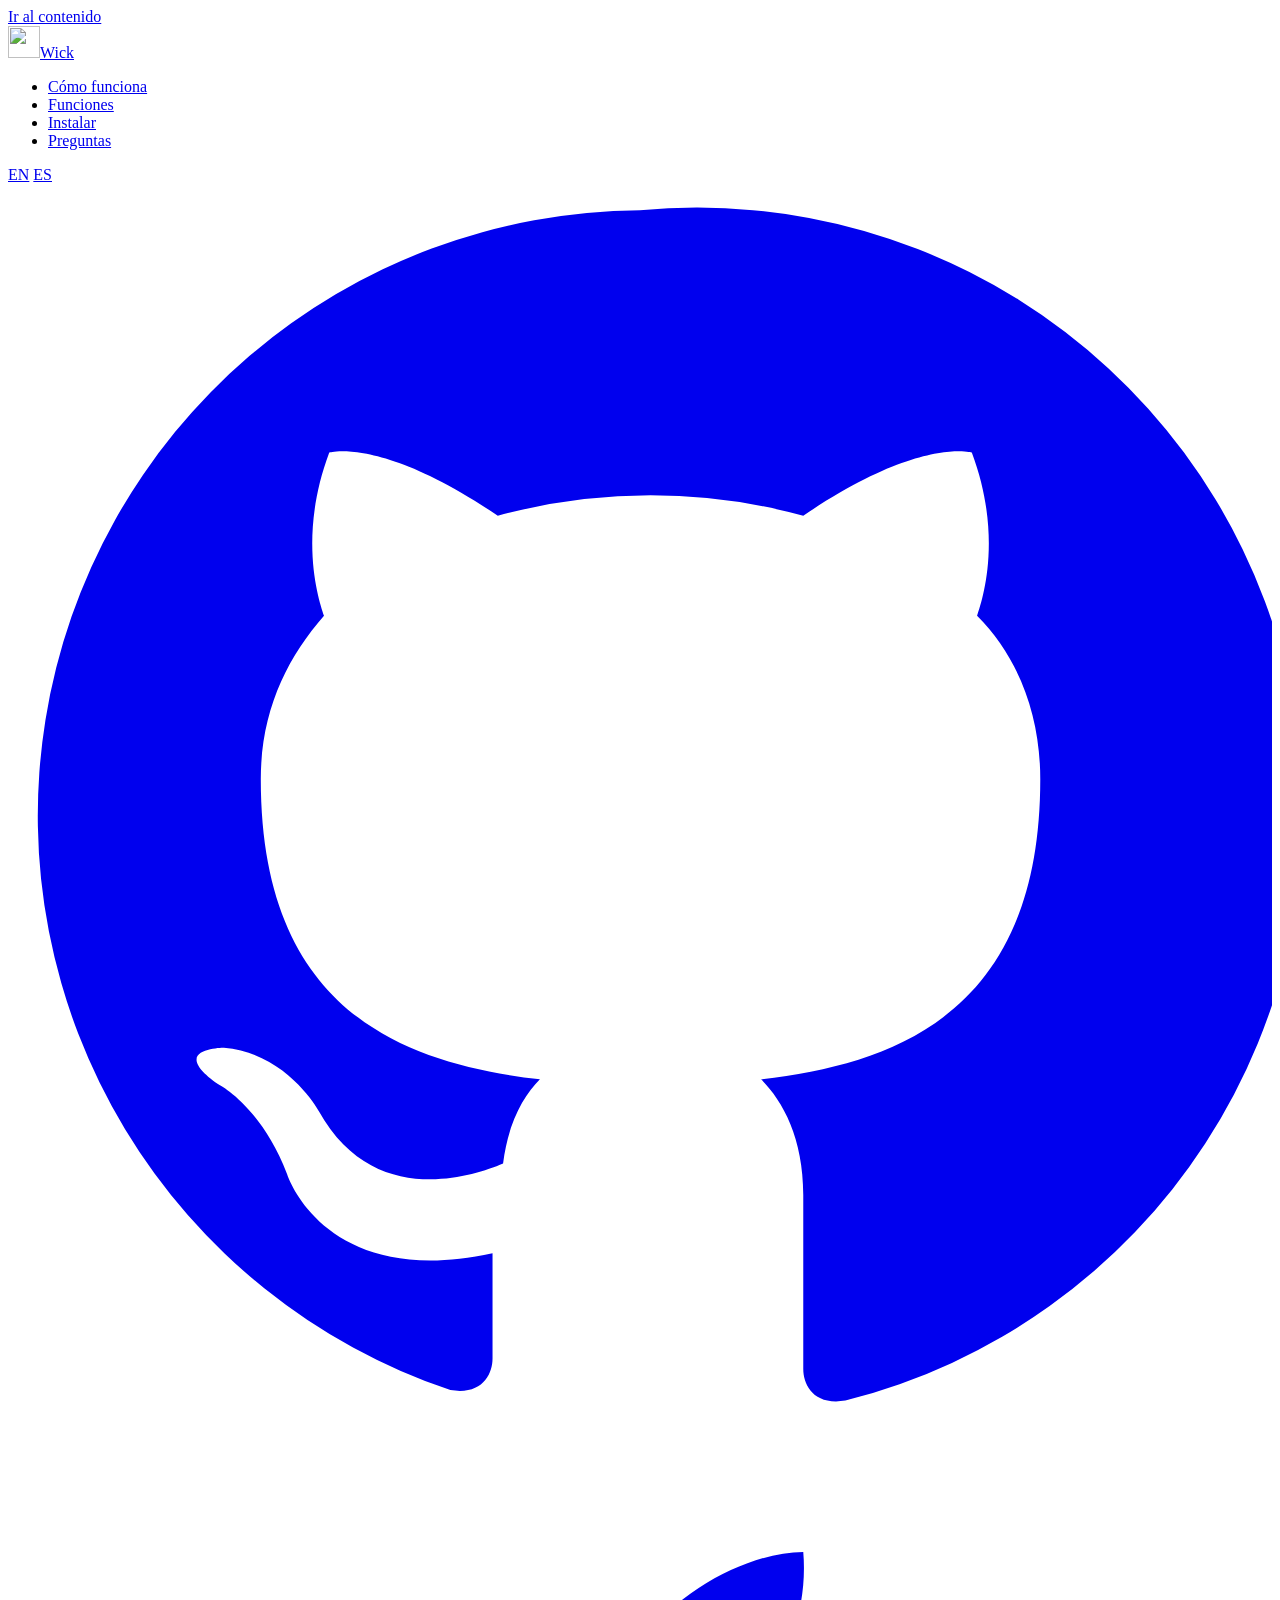
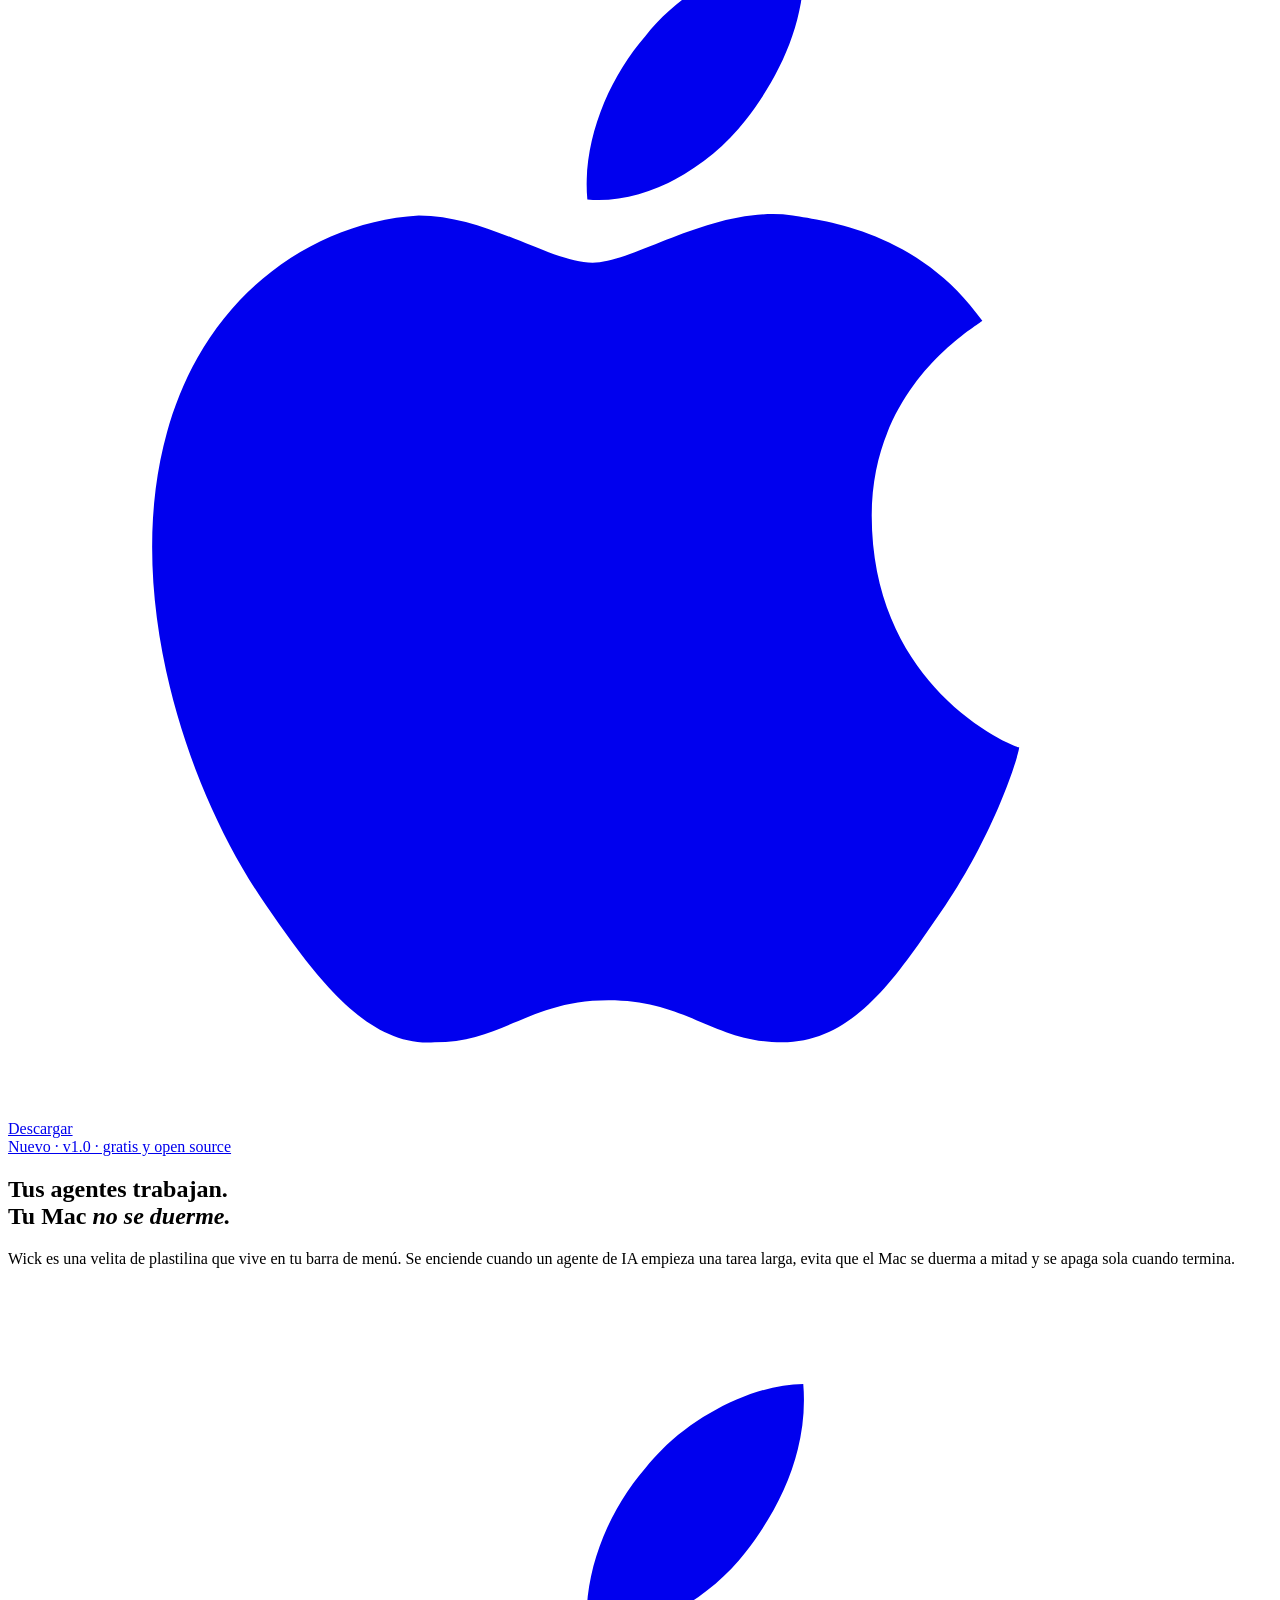
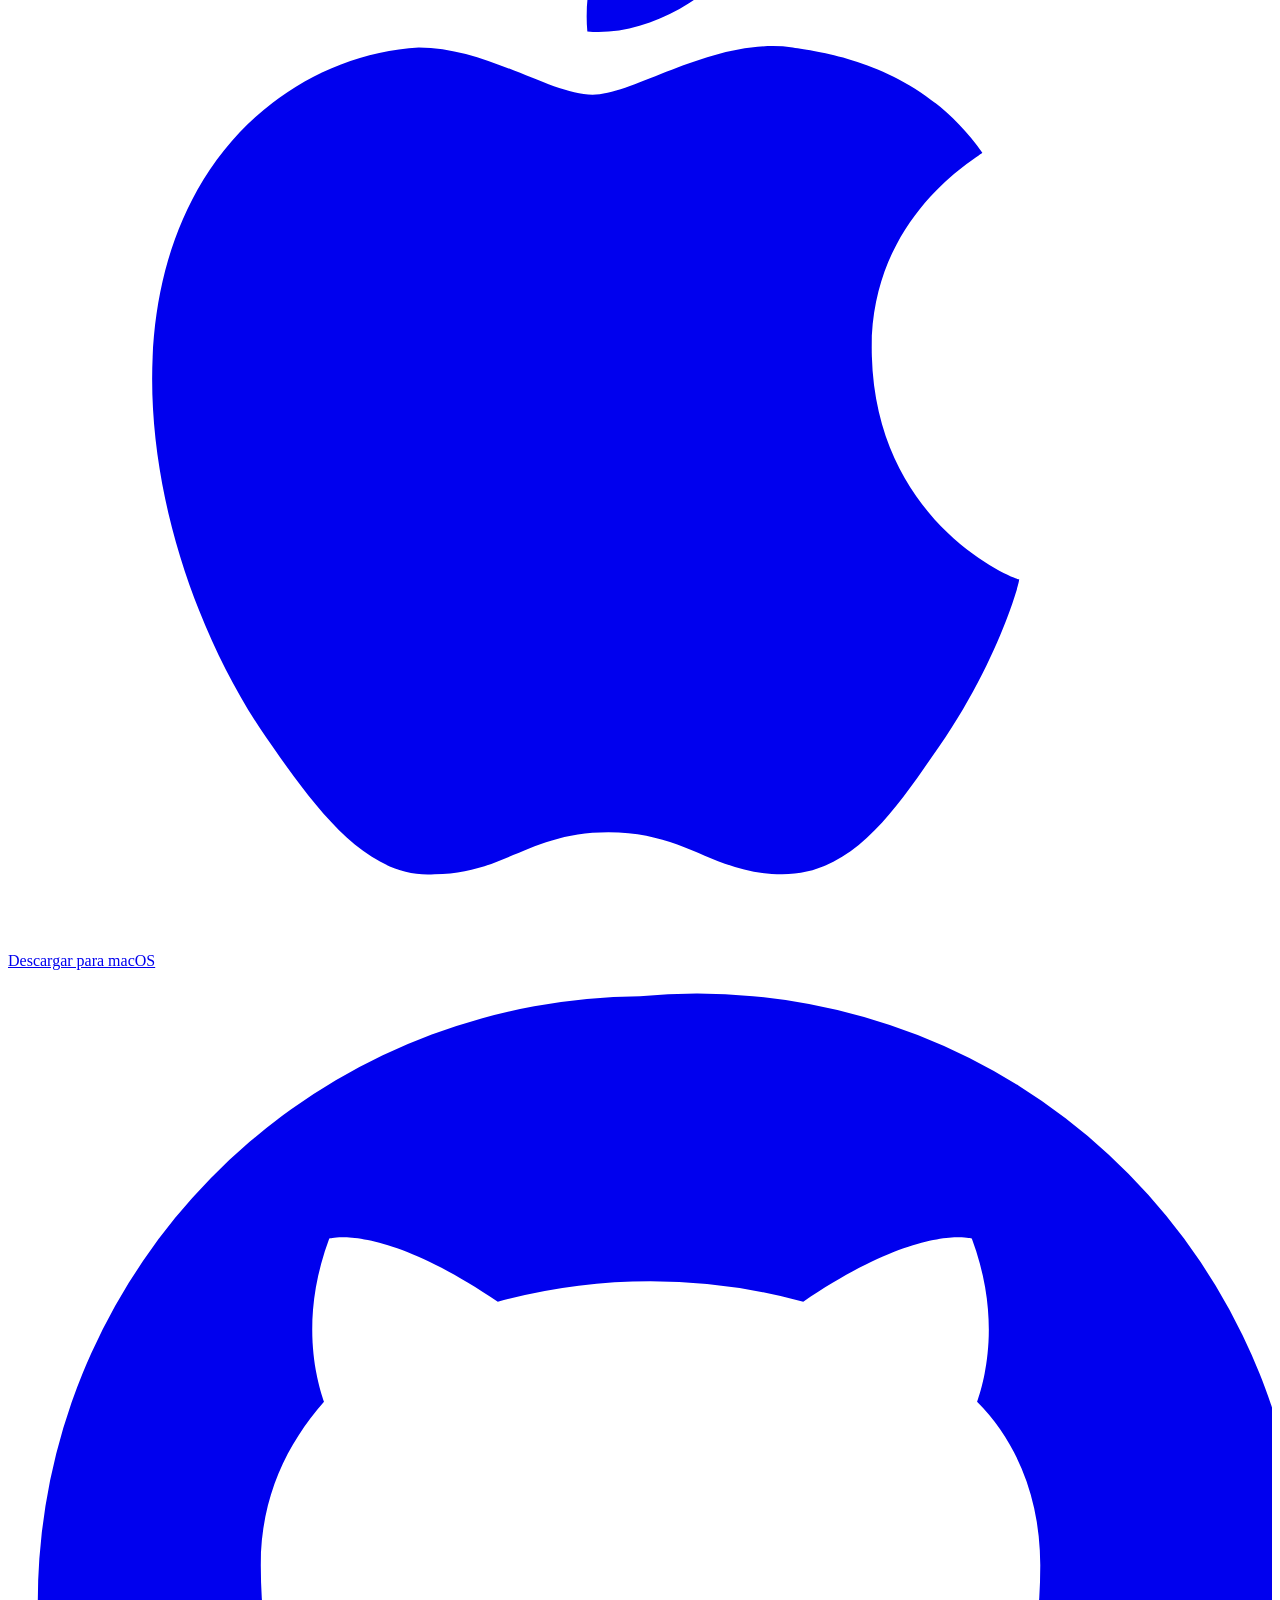
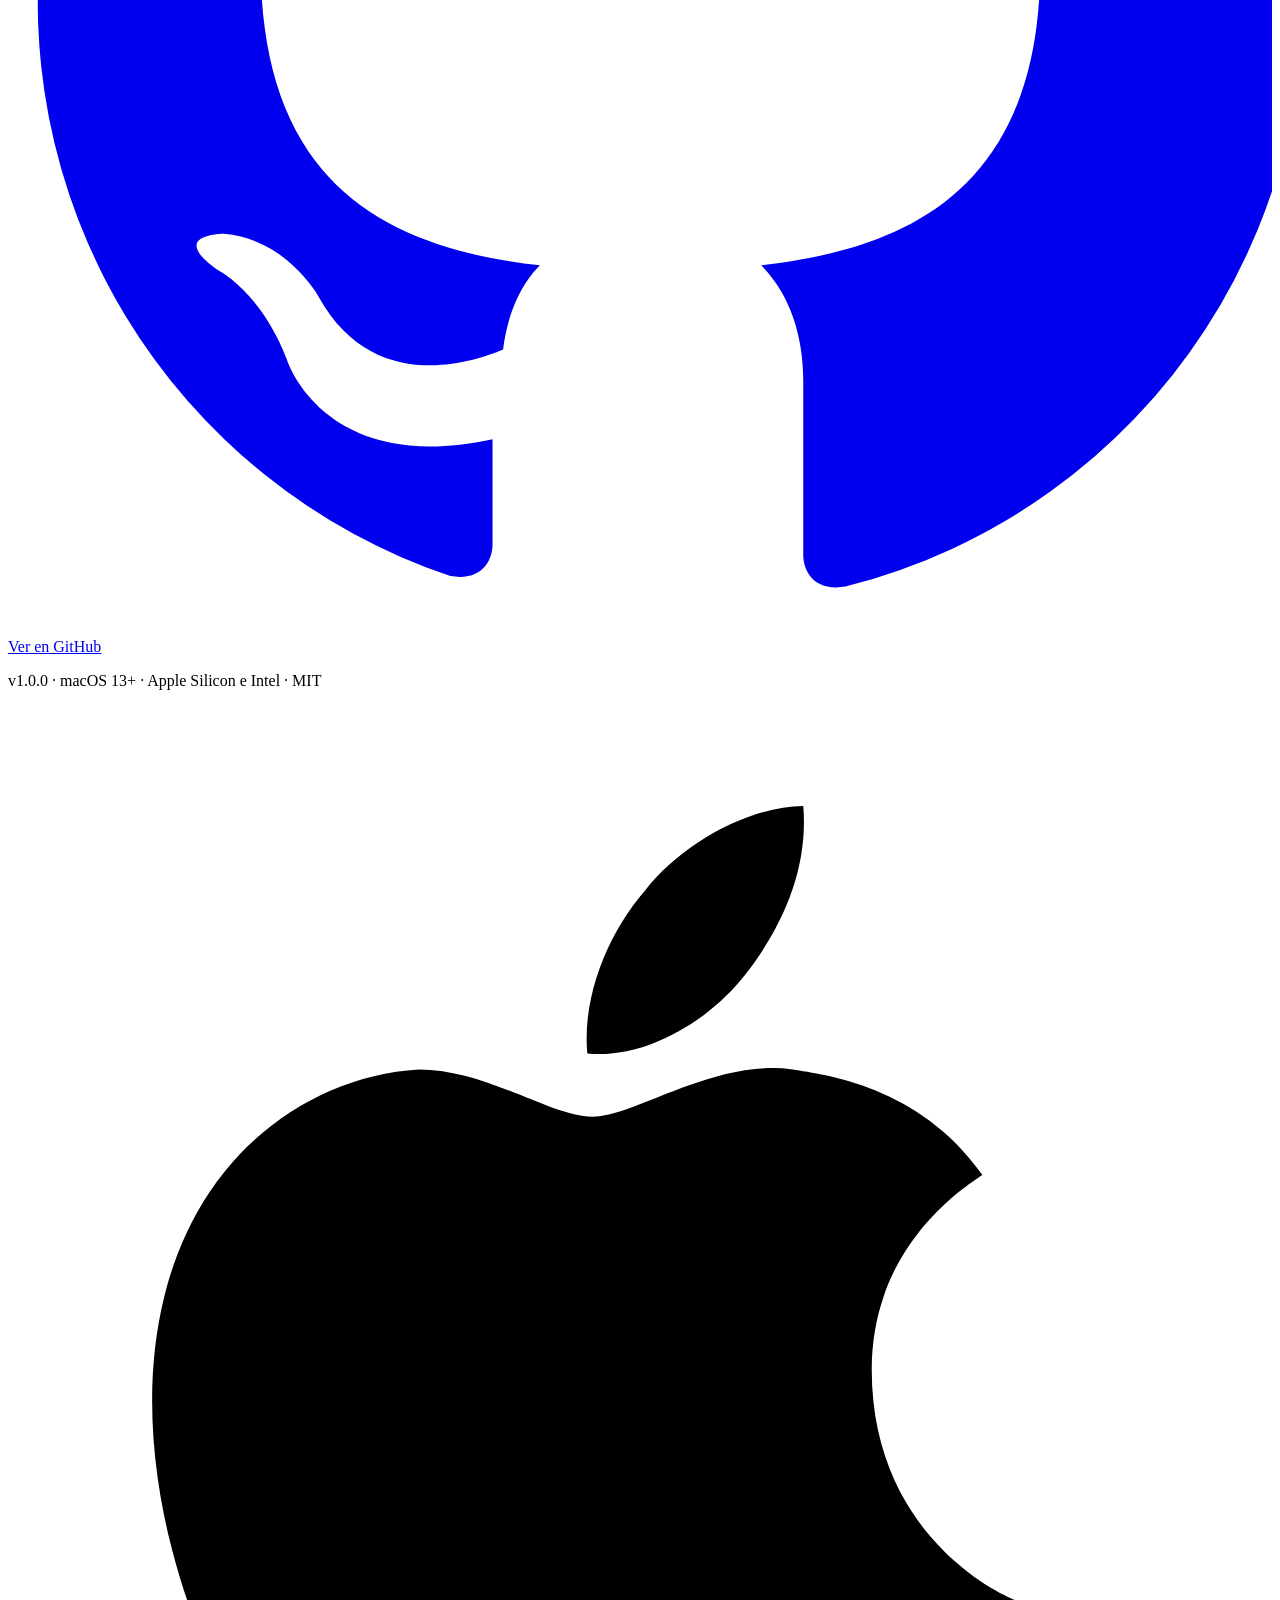
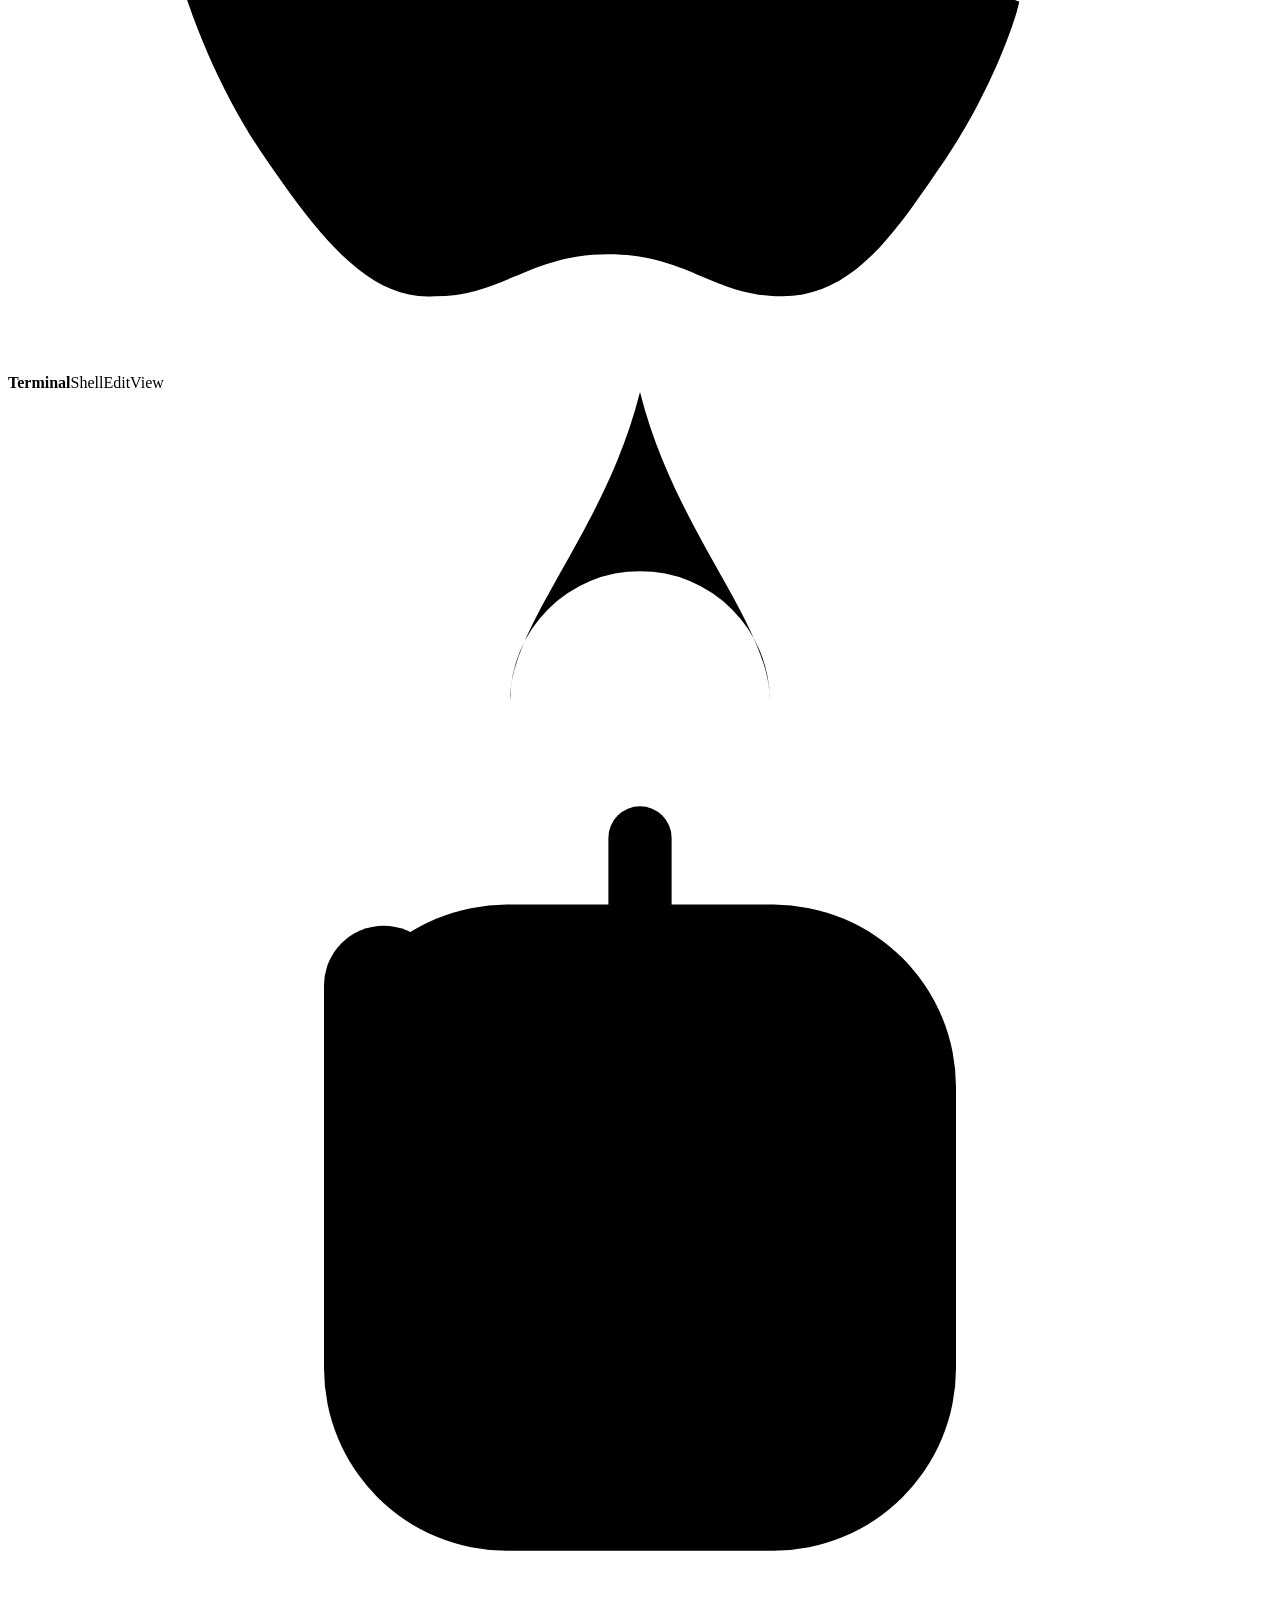
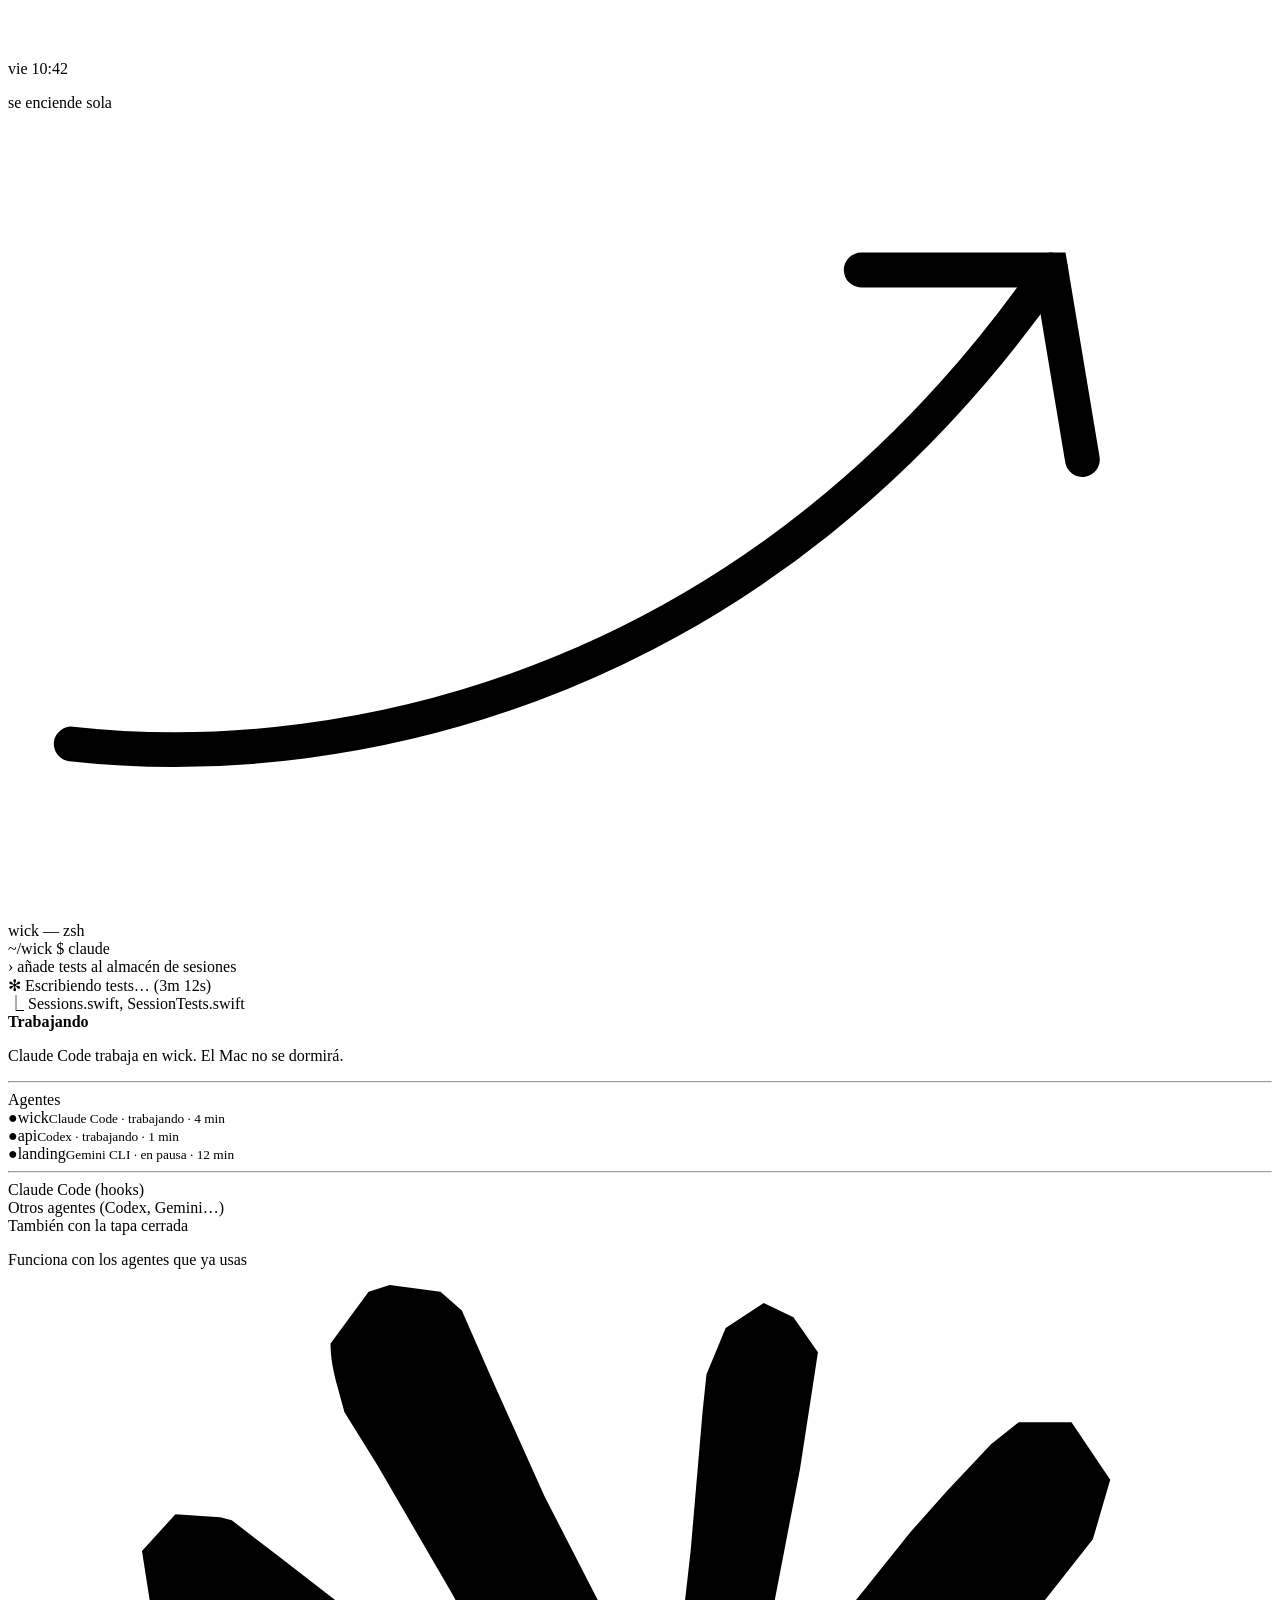
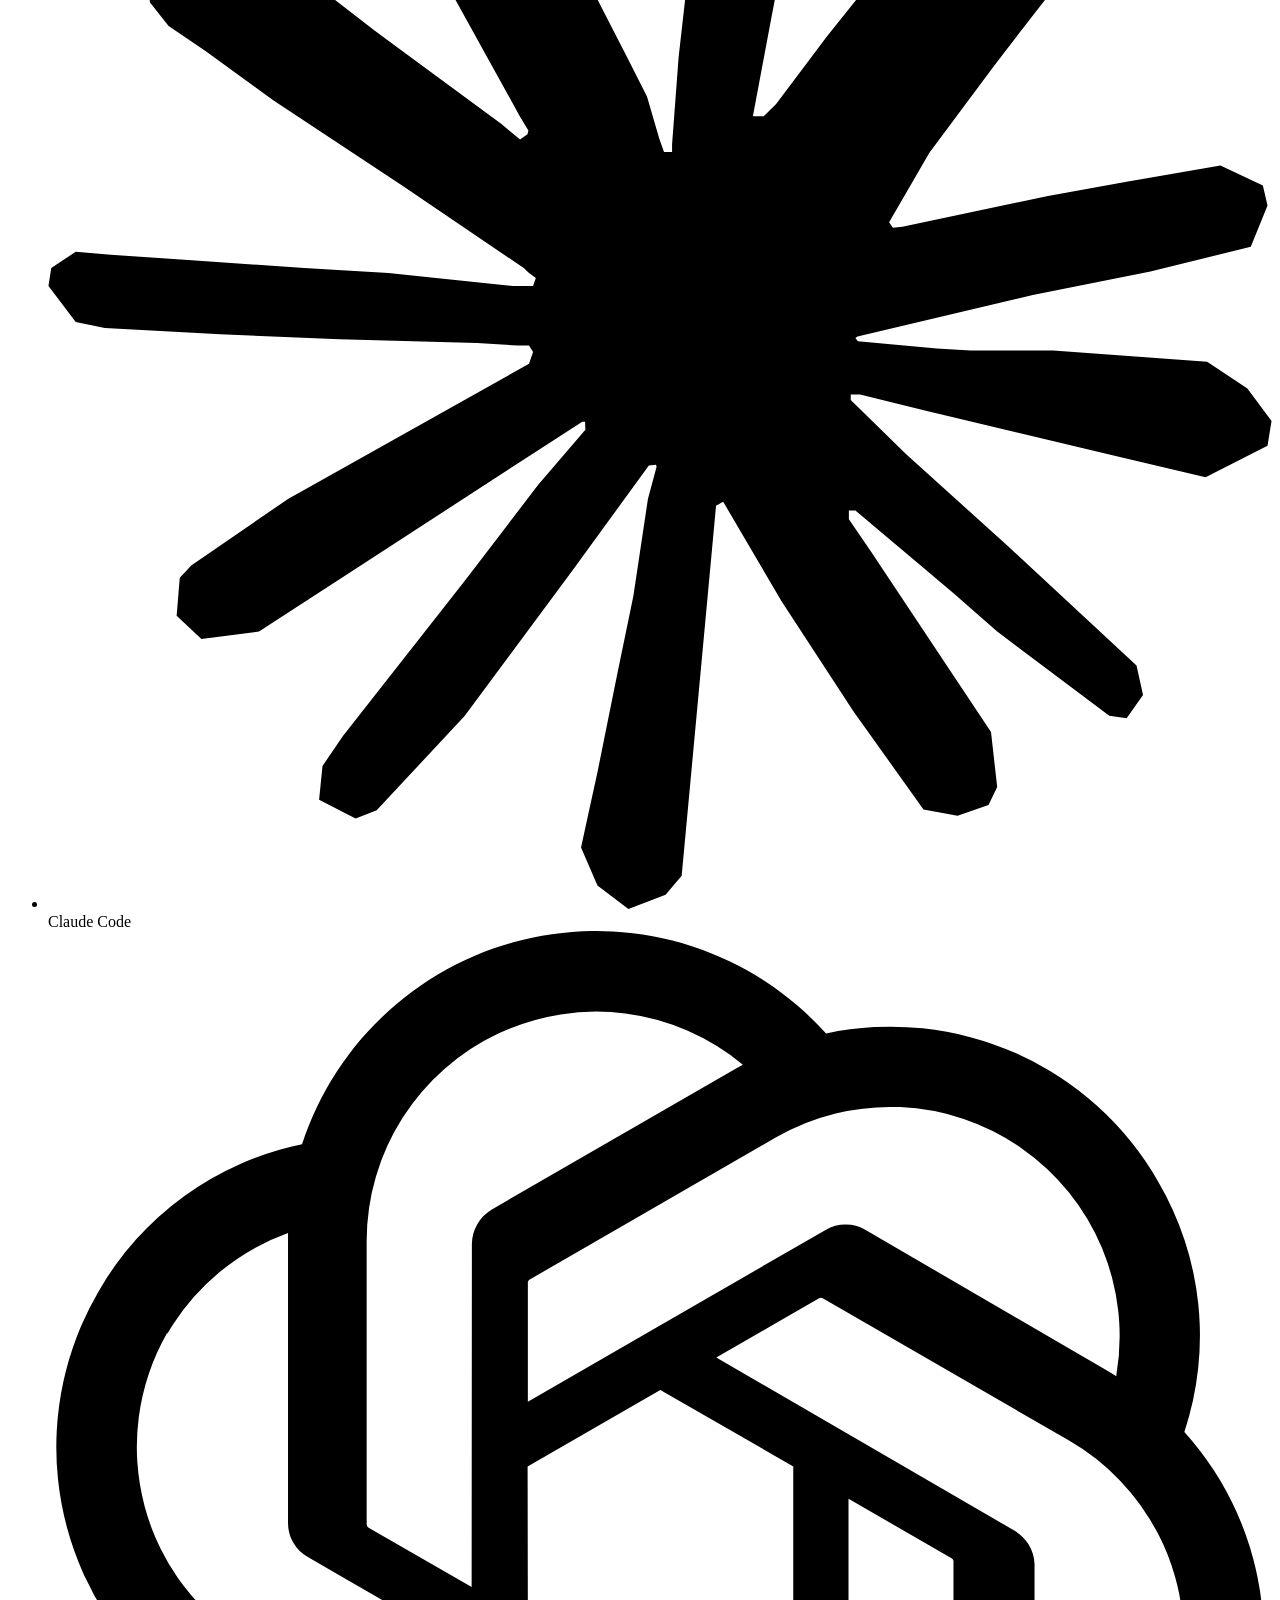
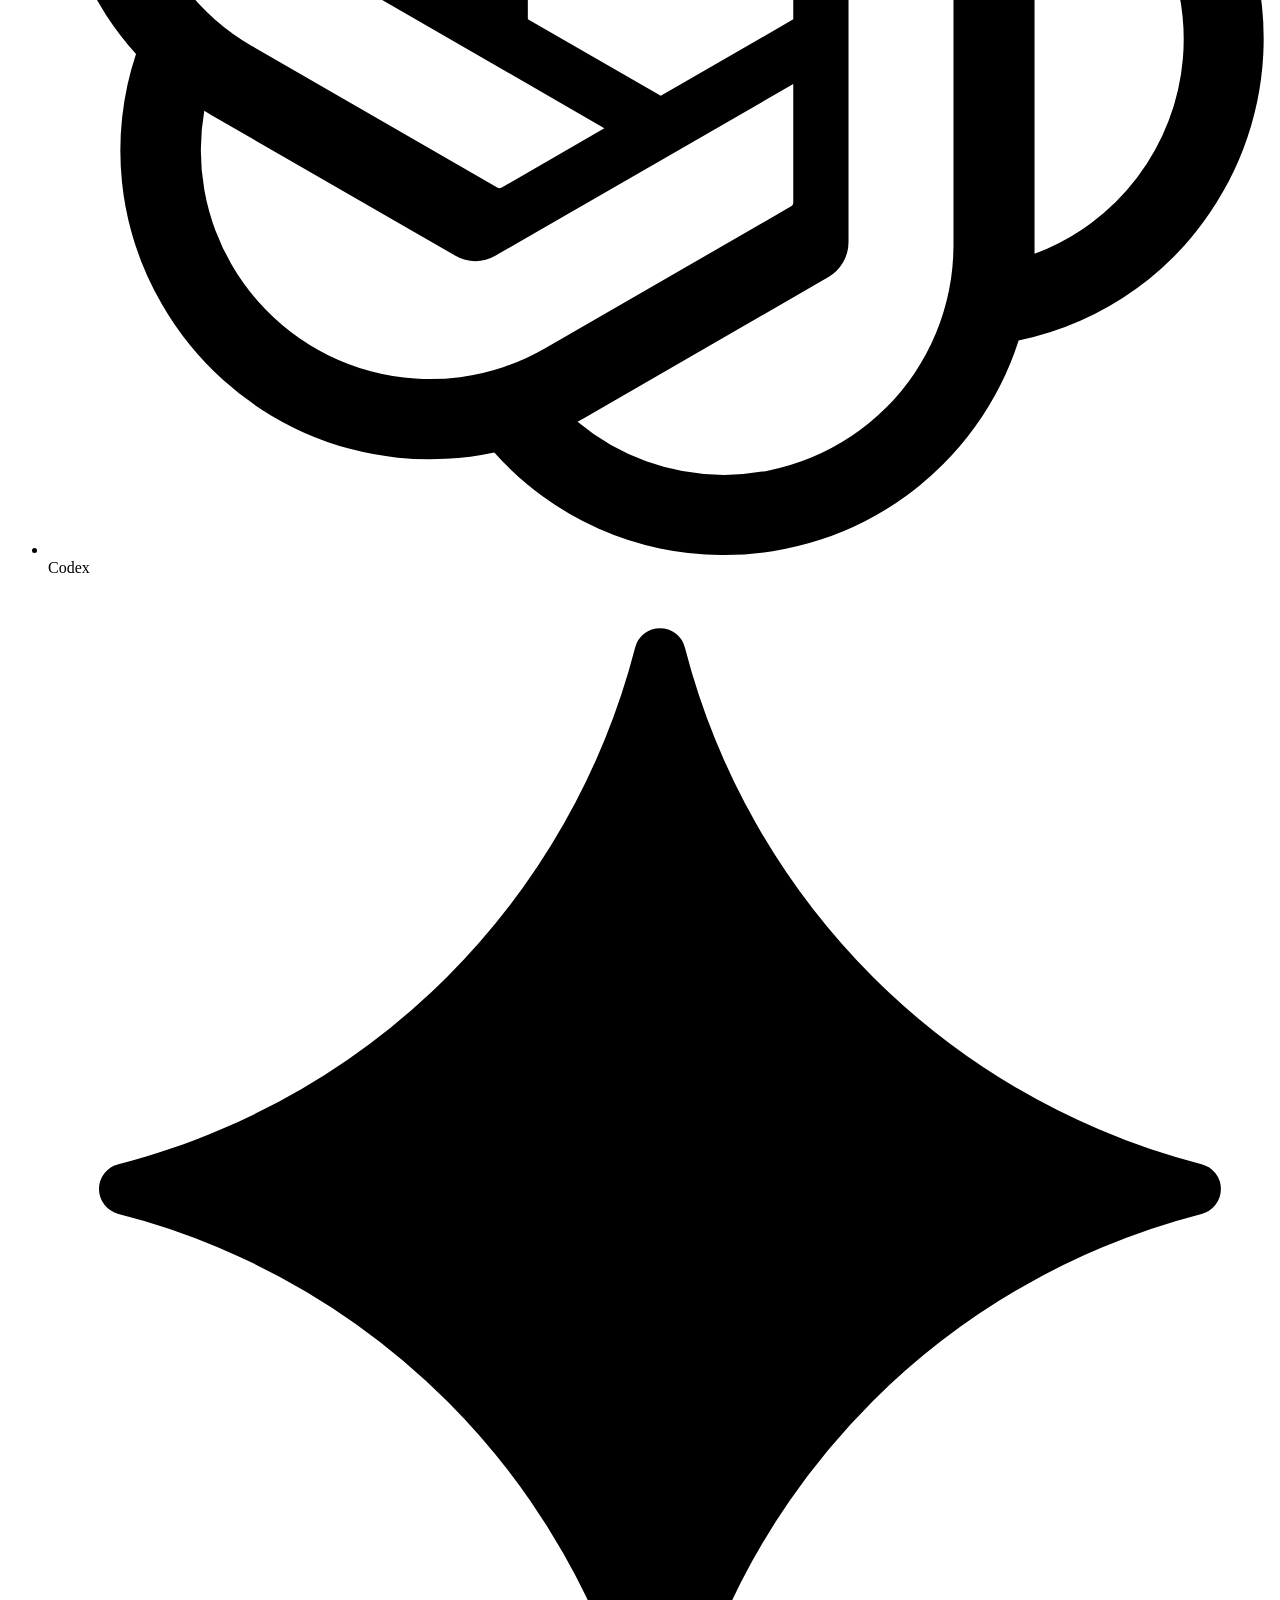
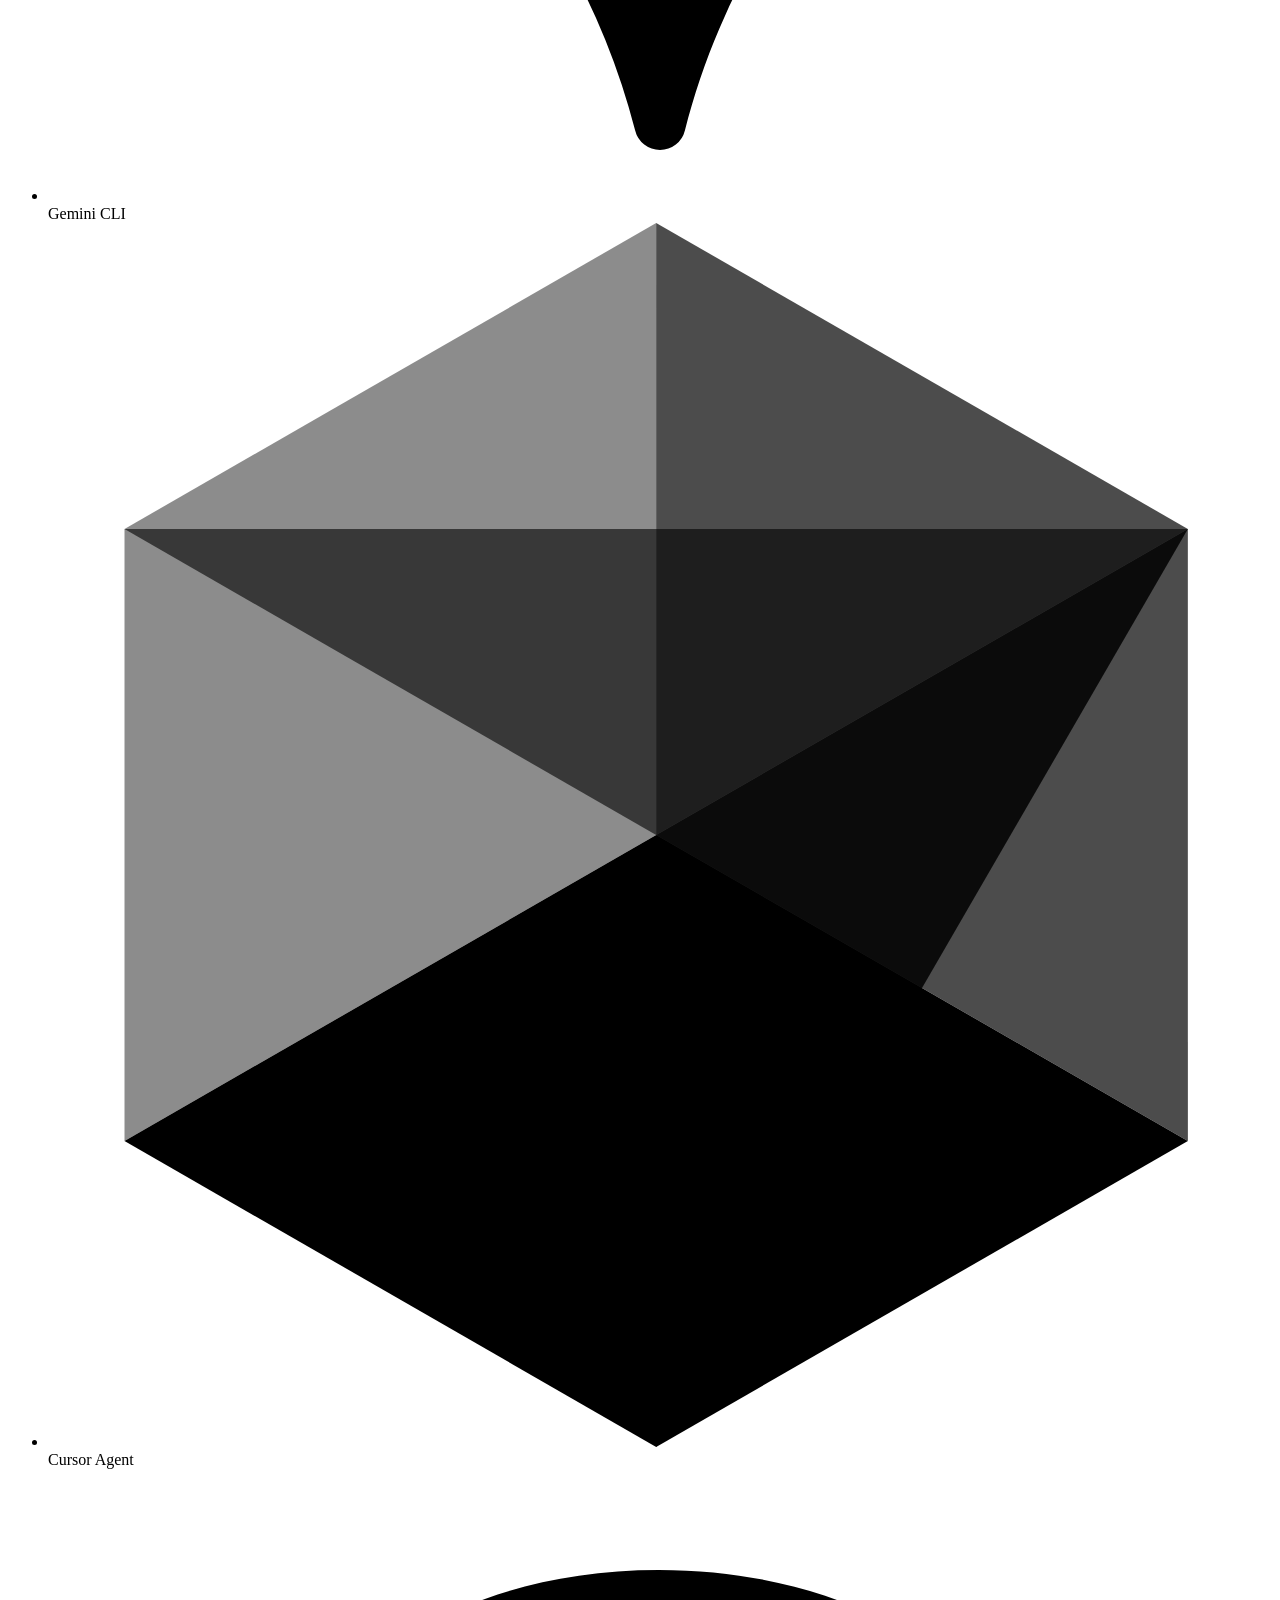
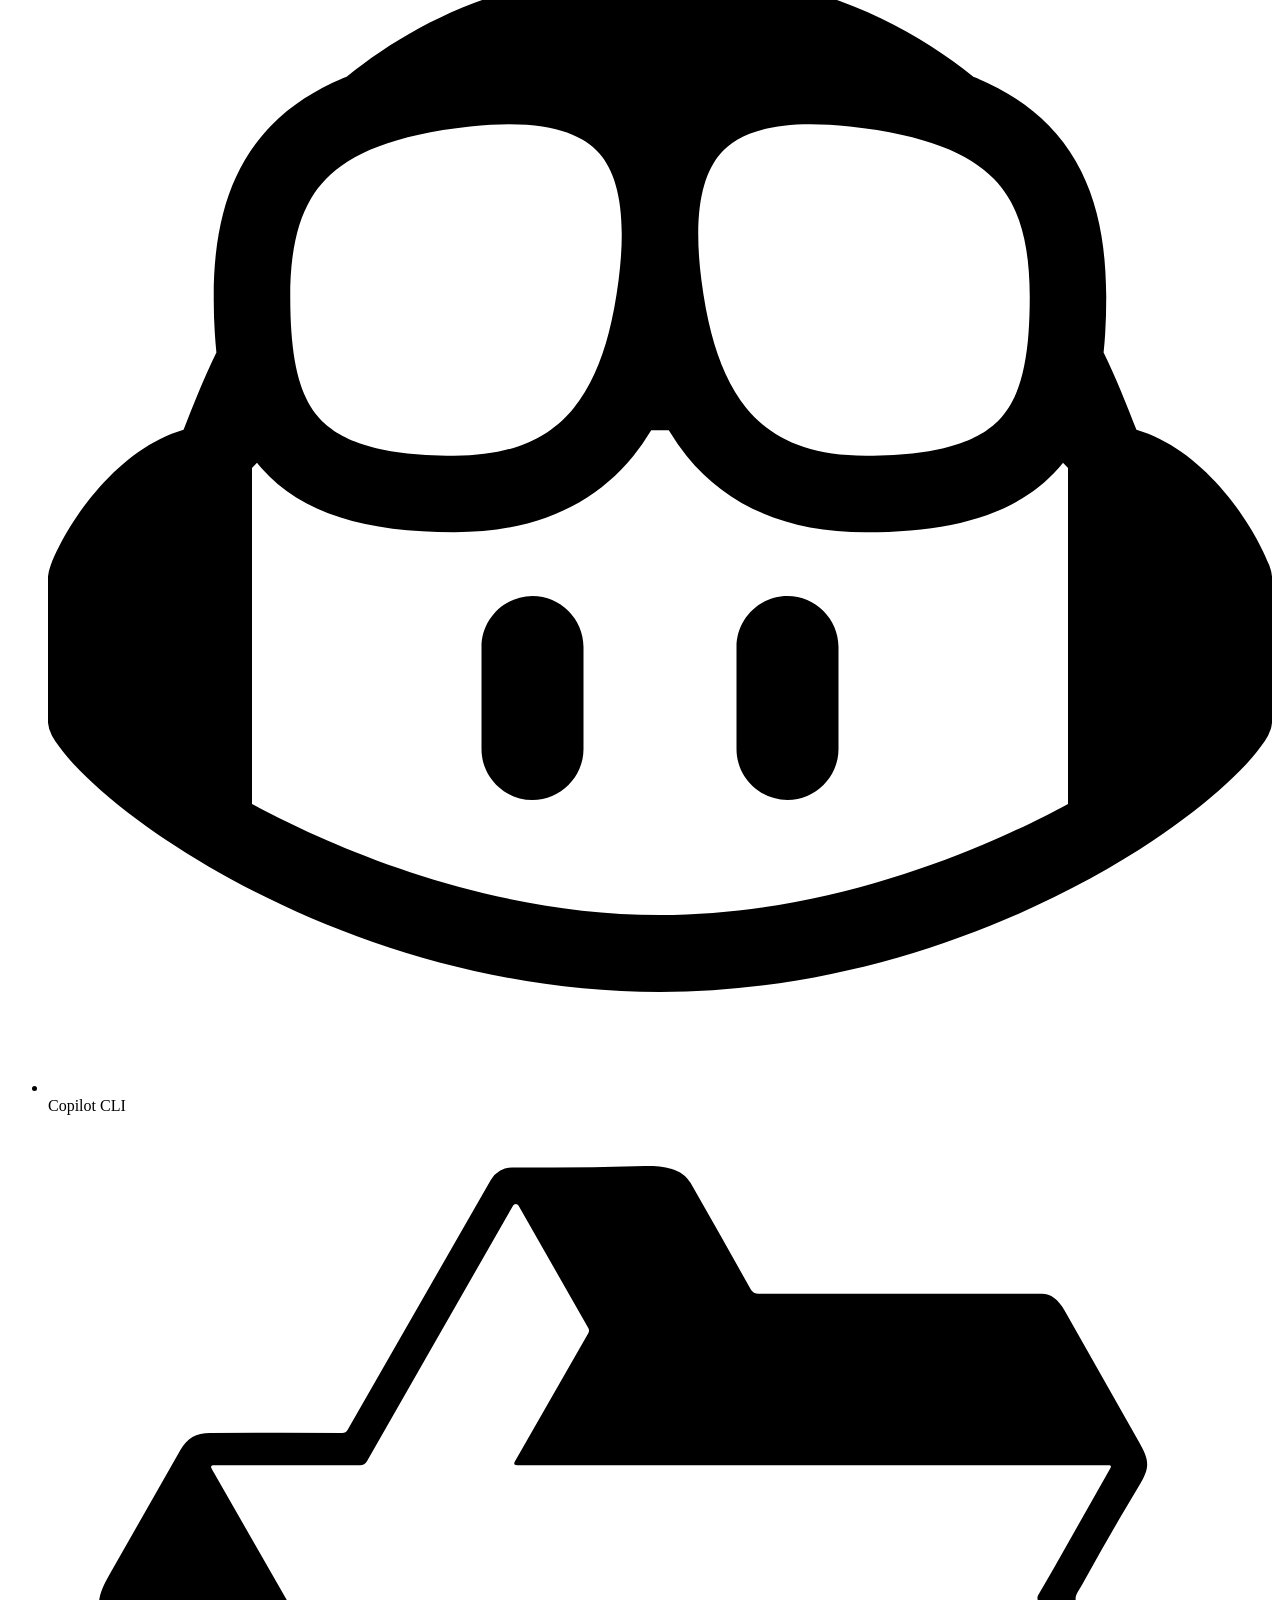
==== commit d61d651e: "Web: lighter background, dotted desk scene, agent logos Co-Authored-By: Claude Opus 5.5 <noreply@ant" ====
--- a/site/es/index.html
+++ b/site/es/index.html
@@ -9,7 +9,7 @@
 <link rel="alternate" hreflang="en" href="https://wick.cometalabs.io/">
 <link rel="alternate" hreflang="es" href="https://wick.cometalabs.io/es/">
 <link rel="alternate" hreflang="x-default" href="https://wick.cometalabs.io/">
-<meta name="theme-color" content="#efe7da">
+<meta name="theme-color" content="#f7f3ec">
 <link rel="icon" type="image/png" href="/favicon.png">
 <link rel="apple-touch-icon" href="/apple-touch-icon.png">
 <link rel="preload" href="/assets/fonts/Roobert-SemiBold.woff2" as="font" type="font/woff2" crossorigin>
@@ -17,7 +17,7 @@
 <link rel="preconnect" href="https://fonts.googleapis.com">
 <link rel="preconnect" href="https://fonts.gstatic.com" crossorigin>
 <link rel="stylesheet" href="https://fonts.googleapis.com/css2?family=Caveat:wght@500;600&amp;family=JetBrains+Mono:wght@400;500&amp;display=swap">
-<link rel="stylesheet" href="/assets/site.css?v=8">
+<link rel="stylesheet" href="/assets/site.css?v=9">
 <meta property="og:type" content="website">
 <meta property="og:site_name" content="Wick by Cometa Labs">
 <meta property="og:title" content="Wick · Tu Mac despierto mientras trabajan tus agentes de IA">
@@ -235,13 +235,13 @@
 
   <section class="marquee-wrap" aria-label="Funciona con los agentes que ya usas">
     <p class="mono center">Funciona con los agentes que ya usas</p>
-    <div class="marquee"><ul><li>Claude Code</li><li>Codex</li><li>Gemini CLI</li><li>Cursor Agent</li><li>OpenCode</li><li>Aider</li><li>Amp</li><li>Goose</li><li>Qwen Code</li><li>Copilot CLI</li><li>Crush</li><li>Factory Droid</li></ul><ul aria-hidden="true"><li>Claude Code</li><li>Codex</li><li>Gemini CLI</li><li>Cursor Agent</li><li>OpenCode</li><li>Aider</li><li>Amp</li><li>Goose</li><li>Qwen Code</li><li>Copilot CLI</li><li>Crush</li><li>Factory Droid</li></ul></div>
+    <div class="marquee"><ul><li><svg viewBox="0 0 24 24" fill="currentColor" aria-hidden="true"><path d="m4.7144 15.9555 4.7174-2.6471.079-.2307-.079-.1275h-.2307l-.7893-.0486-2.6956-.0729-2.3375-.0971-2.2646-.1214-.5707-.1215-.5343-.7042.0546-.3522.4797-.3218.686.0608 1.5179.1032 2.2767.1578 1.6514.0972 2.4468.255h.3886l.0546-.1579-.1336-.0971-.1032-.0972L6.973 9.8356l-2.55-1.6879-1.3356-.9714-.7225-.4918-.3643-.4614-.1578-1.0078.6557-.7225.8803.0607.2246.0607.8925.686 1.9064 1.4754 2.4893 1.8336.3643.3035.1457-.1032.0182-.0728-.164-.2733-1.3539-2.4467-1.445-2.4893-.6435-1.032-.17-.6194c-.0607-.255-.1032-.4674-.1032-.7285L6.287.1335 6.6997 0l.9957.1336.419.3642.6192 1.4147 1.0018 2.2282 1.5543 3.0296.4553.8985.2429.8318.091.255h.1579v-.1457l.1275-1.706.2368-2.0947.2307-2.6957.0789-.7589.3764-.9107.7468-.4918.5828.2793.4797.686-.0668.4433-.2853 1.8517-.5586 2.9021-.3643 1.9429h.2125l.2429-.2429.9835-1.3053 1.6514-2.0643.7286-.8196.85-.9046.5464-.4311h1.0321l.759 1.1293-.34 1.1657-1.0625 1.3478-.8804 1.1414-1.2628 1.7-.7893 1.36.0729.1093.1882-.0183 2.8535-.607 1.5421-.2794 1.8396-.3157.8318.3886.091.3946-.3278.8075-1.967.4857-2.3072.4614-3.4364.8136-.0425.0304.0486.0607 1.5482.1457.6618.0364h1.621l3.0175.2247.7892.522.4736.6376-.079.4857-1.2142.6193-1.6393-.3886-3.825-.9107-1.3113-.3279h-.1822v.1093l1.0929 1.0686 2.0035 1.8092 2.5075 2.3314.1275.5768-.3218.4554-.34-.0486-2.2039-1.6575-.85-.7468-1.9246-1.621h-.1275v.17l.4432.6496 2.3436 3.5214.1214 1.0807-.17.3521-.6071.2125-.6679-.1214-1.3721-1.9246L14.38 17.959l-1.1414-1.9428-.1397.079-.674 7.2552-.3156.3703-.7286.2793-.6071-.4614-.3218-.7468.3218-1.4753.3886-1.9246.3157-1.53.2853-1.9004.17-.6314-.0121-.0425-.1397.0182-1.4328 1.9672-2.1796 2.9446-1.7243 1.8456-.4128.164-.7164-.3704.0667-.6618.4008-.5889 2.386-3.0357 1.4389-1.882.929-1.0868-.0062-.1579h-.0546l-6.3385 4.1164-1.1293.1457-.4857-.4554.0608-.7467.2307-.2429 1.9064-1.3114Z"/></svg><span>Claude Code</span></li><li><svg viewBox="0 0 24 24" fill="currentColor" aria-hidden="true"><path d="M22.2819 9.8211a5.9847 5.9847 0 0 0-.5157-4.9108 6.0462 6.0462 0 0 0-6.5098-2.9A6.0651 6.0651 0 0 0 4.9807 4.1818a5.9847 5.9847 0 0 0-3.9977 2.9 6.0462 6.0462 0 0 0 .7427 7.0966 5.98 5.98 0 0 0 .511 4.9107 6.051 6.051 0 0 0 6.5146 2.9001A5.9847 5.9847 0 0 0 13.2599 24a6.0557 6.0557 0 0 0 5.7718-4.2058 5.9894 5.9894 0 0 0 3.9977-2.9001 6.0557 6.0557 0 0 0-.7475-7.0729zm-9.022 12.6081a4.4755 4.4755 0 0 1-2.8764-1.0408l.1419-.0804 4.7783-2.7582a.7948.7948 0 0 0 .3927-.6813v-6.7369l2.02 1.1686a.071.071 0 0 1 .038.052v5.5826a4.504 4.504 0 0 1-4.4945 4.4944zm-9.6607-4.1254a4.4708 4.4708 0 0 1-.5346-3.0137l.142.0852 4.783 2.7582a.7712.7712 0 0 0 .7806 0l5.8428-3.3685v2.3324a.0804.0804 0 0 1-.0332.0615L9.74 19.9502a4.4992 4.4992 0 0 1-6.1408-1.6464zM2.3408 7.8956a4.485 4.485 0 0 1 2.3655-1.9728V11.6a.7664.7664 0 0 0 .3879.6765l5.8144 3.3543-2.0201 1.1685a.0757.0757 0 0 1-.071 0l-4.8303-2.7865A4.504 4.504 0 0 1 2.3408 7.872zm16.5963 3.8558L13.1038 8.364 15.1192 7.2a.0757.0757 0 0 1 .071 0l4.8303 2.7913a4.4944 4.4944 0 0 1-.6765 8.1042v-5.6772a.79.79 0 0 0-.407-.667zm2.0107-3.0231l-.142-.0852-4.7735-2.7818a.7759.7759 0 0 0-.7854 0L9.409 9.2297V6.8974a.0662.0662 0 0 1 .0284-.0615l4.8303-2.7866a4.4992 4.4992 0 0 1 6.6802 4.66zM8.3065 12.863l-2.02-1.1638a.0804.0804 0 0 1-.038-.0567V6.0742a4.4992 4.4992 0 0 1 7.3757-3.4537l-.142.0805L8.704 5.459a.7948.7948 0 0 0-.3927.6813zm1.0976-2.3654l2.602-1.4998 2.6069 1.4998v2.9994l-2.5974 1.4997-2.6067-1.4997Z"/></svg><span>Codex</span></li><li><svg viewBox="0 0 24 24" fill="currentColor" fill-rule="evenodd" aria-hidden="true"><path d="M20.616 10.835a14.147 14.147 0 01-4.45-3.001 14.111 14.111 0 01-3.678-6.452.503.503 0 00-.975 0 14.134 14.134 0 01-3.679 6.452 14.155 14.155 0 01-4.45 3.001c-.65.28-1.318.505-2.002.678a.502.502 0 000 .975c.684.172 1.35.397 2.002.677a14.147 14.147 0 014.45 3.001 14.112 14.112 0 013.679 6.453.502.502 0 00.975 0c.172-.685.397-1.351.677-2.003a14.145 14.145 0 013.001-4.45 14.113 14.113 0 016.453-3.678.503.503 0 000-.975 13.245 13.245 0 01-2.003-.678z"/></svg><span>Gemini CLI</span></li><li><svg viewBox="0 0 24 24" fill="currentColor" aria-hidden="true"><path fill-opacity="1" d="M11.925 24l10.425-6-10.425-6L1.5 18l10.425 6z"/><path fill-opacity=".7" d="M22.35 18V6L11.925 0v12l10.425 6z"/><path fill-opacity=".45" d="M11.925 0L1.5 6v12l10.425-6V0z"/><path fill-opacity=".85" d="M22.35 6L11.925 24V12L22.35 6z"/><path fill-opacity=".6" d="M22.35 6l-10.425 6L1.5 6h20.85z"/></svg><span>Cursor Agent</span></li><li><svg viewBox="0 0 24 24" fill="currentColor" aria-hidden="true"><path d="M23.922 16.997C23.061 18.492 18.063 22.02 12 22.02 5.937 22.02.939 18.492.078 16.997A.641.641 0 0 1 0 16.741v-2.869a.883.883 0 0 1 .053-.22c.372-.935 1.347-2.292 2.605-2.656.167-.429.414-1.055.644-1.517a10.098 10.098 0 0 1-.052-1.086c0-1.331.282-2.499 1.132-3.368.397-.406.89-.717 1.474-.952C7.255 2.937 9.248 1.98 11.978 1.98c2.731 0 4.767.957 6.166 2.093.584.235 1.077.546 1.474.952.85.869 1.132 2.037 1.132 3.368 0 .368-.014.733-.052 1.086.23.462.477 1.088.644 1.517 1.258.364 2.233 1.721 2.605 2.656a.841.841 0 0 1 .053.22v2.869a.641.641 0 0 1-.078.256Zm-11.75-5.992h-.344a4.359 4.359 0 0 1-.355.508c-.77.947-1.918 1.492-3.508 1.492-1.725 0-2.989-.359-3.782-1.259a2.137 2.137 0 0 1-.085-.104L4 11.746v6.585c1.435.779 4.514 2.179 8 2.179 3.486 0 6.565-1.4 8-2.179v-6.585l-.098-.104s-.033.045-.085.104c-.793.9-2.057 1.259-3.782 1.259-1.59 0-2.738-.545-3.508-1.492a4.359 4.359 0 0 1-.355-.508Zm2.328 3.25c.549 0 1 .451 1 1v2c0 .549-.451 1-1 1-.549 0-1-.451-1-1v-2c0-.549.451-1 1-1Zm-5 0c.549 0 1 .451 1 1v2c0 .549-.451 1-1 1-.549 0-1-.451-1-1v-2c0-.549.451-1 1-1Zm3.313-6.185c.136 1.057.403 1.913.878 2.497.442.544 1.134.938 2.344.938 1.573 0 2.292-.337 2.657-.751.384-.435.558-1.15.558-2.361 0-1.14-.243-1.847-.705-2.319-.477-.488-1.319-.862-2.824-1.025-1.487-.161-2.192.138-2.533.529-.269.307-.437.808-.438 1.578v.021c0 .265.021.562.063.893Zm-1.626 0c.042-.331.063-.628.063-.894v-.02c-.001-.77-.169-1.271-.438-1.578-.341-.391-1.046-.69-2.533-.529-1.505.163-2.347.537-2.824 1.025-.462.472-.705 1.179-.705 2.319 0 1.211.175 1.926.558 2.361.365.414 1.084.751 2.657.751 1.21 0 1.902-.394 2.344-.938.475-.584.742-1.44.878-2.497Z"/></svg><span>Copilot CLI</span></li><li><svg viewBox="0 0 24 24" fill="currentColor" fill-rule="evenodd" aria-hidden="true"><path d="M12.604 1.34c.393.69.784 1.382 1.174 2.075a.18.18 0 00.157.091h5.552c.174 0 .322.11.446.327l1.454 2.57c.19.337.24.478.024.837-.26.43-.513.864-.76 1.3l-.367.658c-.106.196-.223.28-.04.512l2.652 4.637c.172.301.111.494-.043.77-.437.785-.882 1.564-1.335 2.34-.159.272-.352.375-.68.37-.777-.016-1.552-.01-2.327.016a.099.099 0 00-.081.05 575.097 575.097 0 01-2.705 4.74c-.169.293-.38.363-.725.364-.997.003-2.002.004-3.017.002a.537.537 0 01-.465-.271l-1.335-2.323a.09.09 0 00-.083-.049H4.982c-.285.03-.553-.001-.805-.092l-1.603-2.77a.543.543 0 01-.002-.54l1.207-2.12a.198.198 0 000-.197 550.951 550.951 0 01-1.875-3.272l-.79-1.395c-.16-.31-.173-.496.095-.965.465-.813.927-1.625 1.387-2.436.132-.234.304-.334.584-.335a338.3 338.3 0 012.589-.001.124.124 0 00.107-.063l2.806-4.895a.488.488 0 01.422-.246c.524-.001 1.053 0 1.583-.006L11.704 1c.341-.003.724.032.9.34zm-3.432.403a.06.06 0 00-.052.03L6.254 6.788a.157.157 0 01-.135.078H3.253c-.056 0-.07.025-.041.074l5.81 10.156c.025.042.013.062-.034.063l-2.795.015a.218.218 0 00-.2.116l-1.32 2.31c-.044.078-.021.118.068.118l5.716.008c.046 0 .08.02.104.061l1.403 2.454c.046.081.092.082.139 0l5.006-8.76.783-1.382a.055.055 0 01.096 0l1.424 2.53a.122.122 0 00.107.062l2.763-.02a.04.04 0 00.035-.02.041.041 0 000-.04l-2.9-5.086a.108.108 0 010-.113l.293-.507 1.12-1.977c.024-.041.012-.062-.035-.062H9.2c-.059 0-.073-.026-.043-.077l1.434-2.505a.107.107 0 000-.114L9.225 1.774a.06.06 0 00-.053-.031zm6.29 8.02c.046 0 .058.02.034.06l-.832 1.465-2.613 4.585a.056.056 0 01-.05.029.058.058 0 01-.05-.029L8.498 9.841c-.02-.034-.01-.052.028-.054l.216-.012 6.722-.012z"/></svg><span>Qwen Code</span></li><li><svg viewBox="0 0 24 24" fill="currentColor" fill-rule="evenodd" aria-hidden="true"><path d="M21.595 23.61c1.167-.254 2.405-.944 2.405-.944l-2.167-1.784a12.124 12.124 0 01-2.695-3.131 12.127 12.127 0 00-3.97-4.049l-.794-.462a1.115 1.115 0 01-.488-.815.844.844 0 01.154-.575c.413-.582 2.548-3.115 2.94-3.44.503-.416 1.065-.762 1.586-1.159.074-.056.148-.112.221-.17.003-.002.007-.004.009-.007.167-.131.325-.272.45-.438.453-.524.563-.988.59-1.193-.061-.197-.244-.639-.753-1.148.319.02.705.272 1.056.569.235-.376.481-.773.727-1.171.165-.266-.08-.465-.086-.471h-.001V3.22c-.007-.007-.206-.25-.471-.086-.567.35-1.134.702-1.639 1.021 0 0-.597-.012-1.305.599a2.464 2.464 0 00-.438.45l-.007.009c-.058.072-.114.147-.17.221-.397.521-.743 1.083-1.16 1.587-.323.391-2.857 2.526-3.44 2.94a.842.842 0 01-.574.153 1.115 1.115 0 01-.815-.488l-.462-.794a12.123 12.123 0 00-4.049-3.97 12.133 12.133 0 01-3.13-2.695L1.332 0S.643 1.238.39 2.405c.352.428 1.27 1.49 2.34 2.302C1.58 4.167.73 3.75.06 3.4c-.103.765-.063 1.92.043 2.816.726.317 1.961.806 3.219 1.066-1.006.236-2.11.278-2.961.262.15.554.358 1.119.64 1.688.119.263.25.52.39.77.452.125 2.222.383 3.164.171l-2.51.897a27.776 27.776 0 002.544 2.726c2.031-1.092 2.494-1.241 4.018-2.238-2.467 2.008-3.108 2.828-3.8 3.67l-.483.678c-.25.351-.469.725-.65 1.117-.61 1.31-1.47 4.1-1.47 4.1-.154.486.202.842.674.674 0 0 2.79-.861 4.1-1.47.392-.182.766-.4 1.118-.65l.677-.483c.227-.187.453-.37.701-.586 0 0 1.705 2.02 3.458 3.349l.896-2.511c-.211.942.046 2.712.17 3.163.252.142.509.272.772.392.569.28 1.134.49 1.688.64-.016-.853.026-1.956.261-2.962.26 1.258.75 2.493 1.067 3.219.895.106 2.051.146 2.816.043a73.87 73.87 0 01-1.308-2.67c.811 1.07 1.874 1.988 2.302 2.34h-.001z"/></svg><span>Goose</span></li><li><span class="initial" aria-hidden="true">O</span><span>OpenCode</span></li><li><span class="initial" aria-hidden="true">A</span><span>Aider</span></li><li><span class="initial" aria-hidden="true">A</span><span>Amp</span></li><li><span class="initial" aria-hidden="true">C</span><span>Crush</span></li><li><span class="initial" aria-hidden="true">F</span><span>Factory Droid</span></li></ul><ul aria-hidden="true"><li><svg viewBox="0 0 24 24" fill="currentColor" aria-hidden="true"><path d="m4.7144 15.9555 4.7174-2.6471.079-.2307-.079-.1275h-.2307l-.7893-.0486-2.6956-.0729-2.3375-.0971-2.2646-.1214-.5707-.1215-.5343-.7042.0546-.3522.4797-.3218.686.0608 1.5179.1032 2.2767.1578 1.6514.0972 2.4468.255h.3886l.0546-.1579-.1336-.0971-.1032-.0972L6.973 9.8356l-2.55-1.6879-1.3356-.9714-.7225-.4918-.3643-.4614-.1578-1.0078.6557-.7225.8803.0607.2246.0607.8925.686 1.9064 1.4754 2.4893 1.8336.3643.3035.1457-.1032.0182-.0728-.164-.2733-1.3539-2.4467-1.445-2.4893-.6435-1.032-.17-.6194c-.0607-.255-.1032-.4674-.1032-.7285L6.287.1335 6.6997 0l.9957.1336.419.3642.6192 1.4147 1.0018 2.2282 1.5543 3.0296.4553.8985.2429.8318.091.255h.1579v-.1457l.1275-1.706.2368-2.0947.2307-2.6957.0789-.7589.3764-.9107.7468-.4918.5828.2793.4797.686-.0668.4433-.2853 1.8517-.5586 2.9021-.3643 1.9429h.2125l.2429-.2429.9835-1.3053 1.6514-2.0643.7286-.8196.85-.9046.5464-.4311h1.0321l.759 1.1293-.34 1.1657-1.0625 1.3478-.8804 1.1414-1.2628 1.7-.7893 1.36.0729.1093.1882-.0183 2.8535-.607 1.5421-.2794 1.8396-.3157.8318.3886.091.3946-.3278.8075-1.967.4857-2.3072.4614-3.4364.8136-.0425.0304.0486.0607 1.5482.1457.6618.0364h1.621l3.0175.2247.7892.522.4736.6376-.079.4857-1.2142.6193-1.6393-.3886-3.825-.9107-1.3113-.3279h-.1822v.1093l1.0929 1.0686 2.0035 1.8092 2.5075 2.3314.1275.5768-.3218.4554-.34-.0486-2.2039-1.6575-.85-.7468-1.9246-1.621h-.1275v.17l.4432.6496 2.3436 3.5214.1214 1.0807-.17.3521-.6071.2125-.6679-.1214-1.3721-1.9246L14.38 17.959l-1.1414-1.9428-.1397.079-.674 7.2552-.3156.3703-.7286.2793-.6071-.4614-.3218-.7468.3218-1.4753.3886-1.9246.3157-1.53.2853-1.9004.17-.6314-.0121-.0425-.1397.0182-1.4328 1.9672-2.1796 2.9446-1.7243 1.8456-.4128.164-.7164-.3704.0667-.6618.4008-.5889 2.386-3.0357 1.4389-1.882.929-1.0868-.0062-.1579h-.0546l-6.3385 4.1164-1.1293.1457-.4857-.4554.0608-.7467.2307-.2429 1.9064-1.3114Z"/></svg><span>Claude Code</span></li><li><svg viewBox="0 0 24 24" fill="currentColor" aria-hidden="true"><path d="M22.2819 9.8211a5.9847 5.9847 0 0 0-.5157-4.9108 6.0462 6.0462 0 0 0-6.5098-2.9A6.0651 6.0651 0 0 0 4.9807 4.1818a5.9847 5.9847 0 0 0-3.9977 2.9 6.0462 6.0462 0 0 0 .7427 7.0966 5.98 5.98 0 0 0 .511 4.9107 6.051 6.051 0 0 0 6.5146 2.9001A5.9847 5.9847 0 0 0 13.2599 24a6.0557 6.0557 0 0 0 5.7718-4.2058 5.9894 5.9894 0 0 0 3.9977-2.9001 6.0557 6.0557 0 0 0-.7475-7.0729zm-9.022 12.6081a4.4755 4.4755 0 0 1-2.8764-1.0408l.1419-.0804 4.7783-2.7582a.7948.7948 0 0 0 .3927-.6813v-6.7369l2.02 1.1686a.071.071 0 0 1 .038.052v5.5826a4.504 4.504 0 0 1-4.4945 4.4944zm-9.6607-4.1254a4.4708 4.4708 0 0 1-.5346-3.0137l.142.0852 4.783 2.7582a.7712.7712 0 0 0 .7806 0l5.8428-3.3685v2.3324a.0804.0804 0 0 1-.0332.0615L9.74 19.9502a4.4992 4.4992 0 0 1-6.1408-1.6464zM2.3408 7.8956a4.485 4.485 0 0 1 2.3655-1.9728V11.6a.7664.7664 0 0 0 .3879.6765l5.8144 3.3543-2.0201 1.1685a.0757.0757 0 0 1-.071 0l-4.8303-2.7865A4.504 4.504 0 0 1 2.3408 7.872zm16.5963 3.8558L13.1038 8.364 15.1192 7.2a.0757.0757 0 0 1 .071 0l4.8303 2.7913a4.4944 4.4944 0 0 1-.6765 8.1042v-5.6772a.79.79 0 0 0-.407-.667zm2.0107-3.0231l-.142-.0852-4.7735-2.7818a.7759.7759 0 0 0-.7854 0L9.409 9.2297V6.8974a.0662.0662 0 0 1 .0284-.0615l4.8303-2.7866a4.4992 4.4992 0 0 1 6.6802 4.66zM8.3065 12.863l-2.02-1.1638a.0804.0804 0 0 1-.038-.0567V6.0742a4.4992 4.4992 0 0 1 7.3757-3.4537l-.142.0805L8.704 5.459a.7948.7948 0 0 0-.3927.6813zm1.0976-2.3654l2.602-1.4998 2.6069 1.4998v2.9994l-2.5974 1.4997-2.6067-1.4997Z"/></svg><span>Codex</span></li><li><svg viewBox="0 0 24 24" fill="currentColor" fill-rule="evenodd" aria-hidden="true"><path d="M20.616 10.835a14.147 14.147 0 01-4.45-3.001 14.111 14.111 0 01-3.678-6.452.503.503 0 00-.975 0 14.134 14.134 0 01-3.679 6.452 14.155 14.155 0 01-4.45 3.001c-.65.28-1.318.505-2.002.678a.502.502 0 000 .975c.684.172 1.35.397 2.002.677a14.147 14.147 0 014.45 3.001 14.112 14.112 0 013.679 6.453.502.502 0 00.975 0c.172-.685.397-1.351.677-2.003a14.145 14.145 0 013.001-4.45 14.113 14.113 0 016.453-3.678.503.503 0 000-.975 13.245 13.245 0 01-2.003-.678z"/></svg><span>Gemini CLI</span></li><li><svg viewBox="0 0 24 24" fill="currentColor" aria-hidden="true"><path fill-opacity="1" d="M11.925 24l10.425-6-10.425-6L1.5 18l10.425 6z"/><path fill-opacity=".7" d="M22.35 18V6L11.925 0v12l10.425 6z"/><path fill-opacity=".45" d="M11.925 0L1.5 6v12l10.425-6V0z"/><path fill-opacity=".85" d="M22.35 6L11.925 24V12L22.35 6z"/><path fill-opacity=".6" d="M22.35 6l-10.425 6L1.5 6h20.85z"/></svg><span>Cursor Agent</span></li><li><svg viewBox="0 0 24 24" fill="currentColor" aria-hidden="true"><path d="M23.922 16.997C23.061 18.492 18.063 22.02 12 22.02 5.937 22.02.939 18.492.078 16.997A.641.641 0 0 1 0 16.741v-2.869a.883.883 0 0 1 .053-.22c.372-.935 1.347-2.292 2.605-2.656.167-.429.414-1.055.644-1.517a10.098 10.098 0 0 1-.052-1.086c0-1.331.282-2.499 1.132-3.368.397-.406.89-.717 1.474-.952C7.255 2.937 9.248 1.98 11.978 1.98c2.731 0 4.767.957 6.166 2.093.584.235 1.077.546 1.474.952.85.869 1.132 2.037 1.132 3.368 0 .368-.014.733-.052 1.086.23.462.477 1.088.644 1.517 1.258.364 2.233 1.721 2.605 2.656a.841.841 0 0 1 .053.22v2.869a.641.641 0 0 1-.078.256Zm-11.75-5.992h-.344a4.359 4.359 0 0 1-.355.508c-.77.947-1.918 1.492-3.508 1.492-1.725 0-2.989-.359-3.782-1.259a2.137 2.137 0 0 1-.085-.104L4 11.746v6.585c1.435.779 4.514 2.179 8 2.179 3.486 0 6.565-1.4 8-2.179v-6.585l-.098-.104s-.033.045-.085.104c-.793.9-2.057 1.259-3.782 1.259-1.59 0-2.738-.545-3.508-1.492a4.359 4.359 0 0 1-.355-.508Zm2.328 3.25c.549 0 1 .451 1 1v2c0 .549-.451 1-1 1-.549 0-1-.451-1-1v-2c0-.549.451-1 1-1Zm-5 0c.549 0 1 .451 1 1v2c0 .549-.451 1-1 1-.549 0-1-.451-1-1v-2c0-.549.451-1 1-1Zm3.313-6.185c.136 1.057.403 1.913.878 2.497.442.544 1.134.938 2.344.938 1.573 0 2.292-.337 2.657-.751.384-.435.558-1.15.558-2.361 0-1.14-.243-1.847-.705-2.319-.477-.488-1.319-.862-2.824-1.025-1.487-.161-2.192.138-2.533.529-.269.307-.437.808-.438 1.578v.021c0 .265.021.562.063.893Zm-1.626 0c.042-.331.063-.628.063-.894v-.02c-.001-.77-.169-1.271-.438-1.578-.341-.391-1.046-.69-2.533-.529-1.505.163-2.347.537-2.824 1.025-.462.472-.705 1.179-.705 2.319 0 1.211.175 1.926.558 2.361.365.414 1.084.751 2.657.751 1.21 0 1.902-.394 2.344-.938.475-.584.742-1.44.878-2.497Z"/></svg><span>Copilot CLI</span></li><li><svg viewBox="0 0 24 24" fill="currentColor" fill-rule="evenodd" aria-hidden="true"><path d="M12.604 1.34c.393.69.784 1.382 1.174 2.075a.18.18 0 00.157.091h5.552c.174 0 .322.11.446.327l1.454 2.57c.19.337.24.478.024.837-.26.43-.513.864-.76 1.3l-.367.658c-.106.196-.223.28-.04.512l2.652 4.637c.172.301.111.494-.043.77-.437.785-.882 1.564-1.335 2.34-.159.272-.352.375-.68.37-.777-.016-1.552-.01-2.327.016a.099.099 0 00-.081.05 575.097 575.097 0 01-2.705 4.74c-.169.293-.38.363-.725.364-.997.003-2.002.004-3.017.002a.537.537 0 01-.465-.271l-1.335-2.323a.09.09 0 00-.083-.049H4.982c-.285.03-.553-.001-.805-.092l-1.603-2.77a.543.543 0 01-.002-.54l1.207-2.12a.198.198 0 000-.197 550.951 550.951 0 01-1.875-3.272l-.79-1.395c-.16-.31-.173-.496.095-.965.465-.813.927-1.625 1.387-2.436.132-.234.304-.334.584-.335a338.3 338.3 0 012.589-.001.124.124 0 00.107-.063l2.806-4.895a.488.488 0 01.422-.246c.524-.001 1.053 0 1.583-.006L11.704 1c.341-.003.724.032.9.34zm-3.432.403a.06.06 0 00-.052.03L6.254 6.788a.157.157 0 01-.135.078H3.253c-.056 0-.07.025-.041.074l5.81 10.156c.025.042.013.062-.034.063l-2.795.015a.218.218 0 00-.2.116l-1.32 2.31c-.044.078-.021.118.068.118l5.716.008c.046 0 .08.02.104.061l1.403 2.454c.046.081.092.082.139 0l5.006-8.76.783-1.382a.055.055 0 01.096 0l1.424 2.53a.122.122 0 00.107.062l2.763-.02a.04.04 0 00.035-.02.041.041 0 000-.04l-2.9-5.086a.108.108 0 010-.113l.293-.507 1.12-1.977c.024-.041.012-.062-.035-.062H9.2c-.059 0-.073-.026-.043-.077l1.434-2.505a.107.107 0 000-.114L9.225 1.774a.06.06 0 00-.053-.031zm6.29 8.02c.046 0 .058.02.034.06l-.832 1.465-2.613 4.585a.056.056 0 01-.05.029.058.058 0 01-.05-.029L8.498 9.841c-.02-.034-.01-.052.028-.054l.216-.012 6.722-.012z"/></svg><span>Qwen Code</span></li><li><svg viewBox="0 0 24 24" fill="currentColor" fill-rule="evenodd" aria-hidden="true"><path d="M21.595 23.61c1.167-.254 2.405-.944 2.405-.944l-2.167-1.784a12.124 12.124 0 01-2.695-3.131 12.127 12.127 0 00-3.97-4.049l-.794-.462a1.115 1.115 0 01-.488-.815.844.844 0 01.154-.575c.413-.582 2.548-3.115 2.94-3.44.503-.416 1.065-.762 1.586-1.159.074-.056.148-.112.221-.17.003-.002.007-.004.009-.007.167-.131.325-.272.45-.438.453-.524.563-.988.59-1.193-.061-.197-.244-.639-.753-1.148.319.02.705.272 1.056.569.235-.376.481-.773.727-1.171.165-.266-.08-.465-.086-.471h-.001V3.22c-.007-.007-.206-.25-.471-.086-.567.35-1.134.702-1.639 1.021 0 0-.597-.012-1.305.599a2.464 2.464 0 00-.438.45l-.007.009c-.058.072-.114.147-.17.221-.397.521-.743 1.083-1.16 1.587-.323.391-2.857 2.526-3.44 2.94a.842.842 0 01-.574.153 1.115 1.115 0 01-.815-.488l-.462-.794a12.123 12.123 0 00-4.049-3.97 12.133 12.133 0 01-3.13-2.695L1.332 0S.643 1.238.39 2.405c.352.428 1.27 1.49 2.34 2.302C1.58 4.167.73 3.75.06 3.4c-.103.765-.063 1.92.043 2.816.726.317 1.961.806 3.219 1.066-1.006.236-2.11.278-2.961.262.15.554.358 1.119.64 1.688.119.263.25.52.39.77.452.125 2.222.383 3.164.171l-2.51.897a27.776 27.776 0 002.544 2.726c2.031-1.092 2.494-1.241 4.018-2.238-2.467 2.008-3.108 2.828-3.8 3.67l-.483.678c-.25.351-.469.725-.65 1.117-.61 1.31-1.47 4.1-1.47 4.1-.154.486.202.842.674.674 0 0 2.79-.861 4.1-1.47.392-.182.766-.4 1.118-.65l.677-.483c.227-.187.453-.37.701-.586 0 0 1.705 2.02 3.458 3.349l.896-2.511c-.211.942.046 2.712.17 3.163.252.142.509.272.772.392.569.28 1.134.49 1.688.64-.016-.853.026-1.956.261-2.962.26 1.258.75 2.493 1.067 3.219.895.106 2.051.146 2.816.043a73.87 73.87 0 01-1.308-2.67c.811 1.07 1.874 1.988 2.302 2.34h-.001z"/></svg><span>Goose</span></li><li><span class="initial" aria-hidden="true">O</span><span>OpenCode</span></li><li><span class="initial" aria-hidden="true">A</span><span>Aider</span></li><li><span class="initial" aria-hidden="true">A</span><span>Amp</span></li><li><span class="initial" aria-hidden="true">C</span><span>Crush</span></li><li><span class="initial" aria-hidden="true">F</span><span>Factory Droid</span></li></ul></div>
   </section>
 
   <section id="how" aria-labelledby="how-title">
     <div class="wrap">
       <h2 id="how-title">Sigue a tu agente, no a un temporizador.</h2>
-      <p class="intro">Si el Mac se duerme a mitad de una tarea larga, el agente se para. Con las apps de siempre eliges «2 horas» y esperas haber acertado. Wick mira lo que tus agentes hacen de verdad.</p>
+      <p class="intro">Si el Mac se duerme a mitad de una tarea larga, el agente se para. Con las apps de siempre eliges 2 horas y esperas haber acertado. Wick mira lo que tus agentes hacen de verdad.</p>
       <ol class="steps3">
         <li class="card">
           <div class="mini mini-term"><div class="dim">~/wick $ claude</div><div class="">› añade tests al almacén de sesiones</div><div class="accent">✻ Escribiendo tests… (3m 12s)</div></div>
@@ -375,6 +375,6 @@
 </footer>
 
 <script type="application/json" id="demo-data">[{"mood": "working", "title": "Trabajando", "sub": "Claude Code trabaja en wick. El Mac no se dormirá.", "rows": [["working", "wick", "Claude Code · trabajando · 4 min"], ["working", "api", "Codex · trabajando · 1 min"], ["idle", "landing", "Gemini CLI · en pausa · 12 min"]], "term": [["dim", "~/wick $ claude"], ["", "› añade tests al almacén de sesiones"], ["accent", "✻ Escribiendo tests… (3m 12s)"], ["dim", "  ⎿ Sessions.swift, SessionTests.swift"]]}, {"mood": "waiting", "title": "Te está esperando", "sub": "En wick. Mientras, el Mac puede dormir.", "rows": [["waiting", "wick", "Claude Code · te espera · ahora"], ["working", "api", "Codex · trabajando · 3 min"], ["idle", "landing", "Gemini CLI · en pausa · 14 min"]], "term": [["dim", "~/wick $ claude"], ["", "¿Ejecutar swift test?"], ["accent", "❯ 1. Sí"], ["dim", "  2. No, dile qué hacer"]]}, {"mood": "resting", "title": "Descansando", "sub": "Me enciendo sola cuando tu agente se pone a trabajar.", "rows": [["idle", "wick", "Claude Code · terminado · 2 min"], ["idle", "api", "Codex · en pausa · 1 min"]], "term": [["dim", "~/wick $ claude"], ["ok", "✓ 12 tests en verde"], ["", "Listo. 3 archivos cambiados."], ["dim", "~/wick $ ▍"]]}]</script>
-<script src="/assets/site.js?v=8" defer></script>
+<script src="/assets/site.js?v=9" defer></script>
 </body>
 </html>
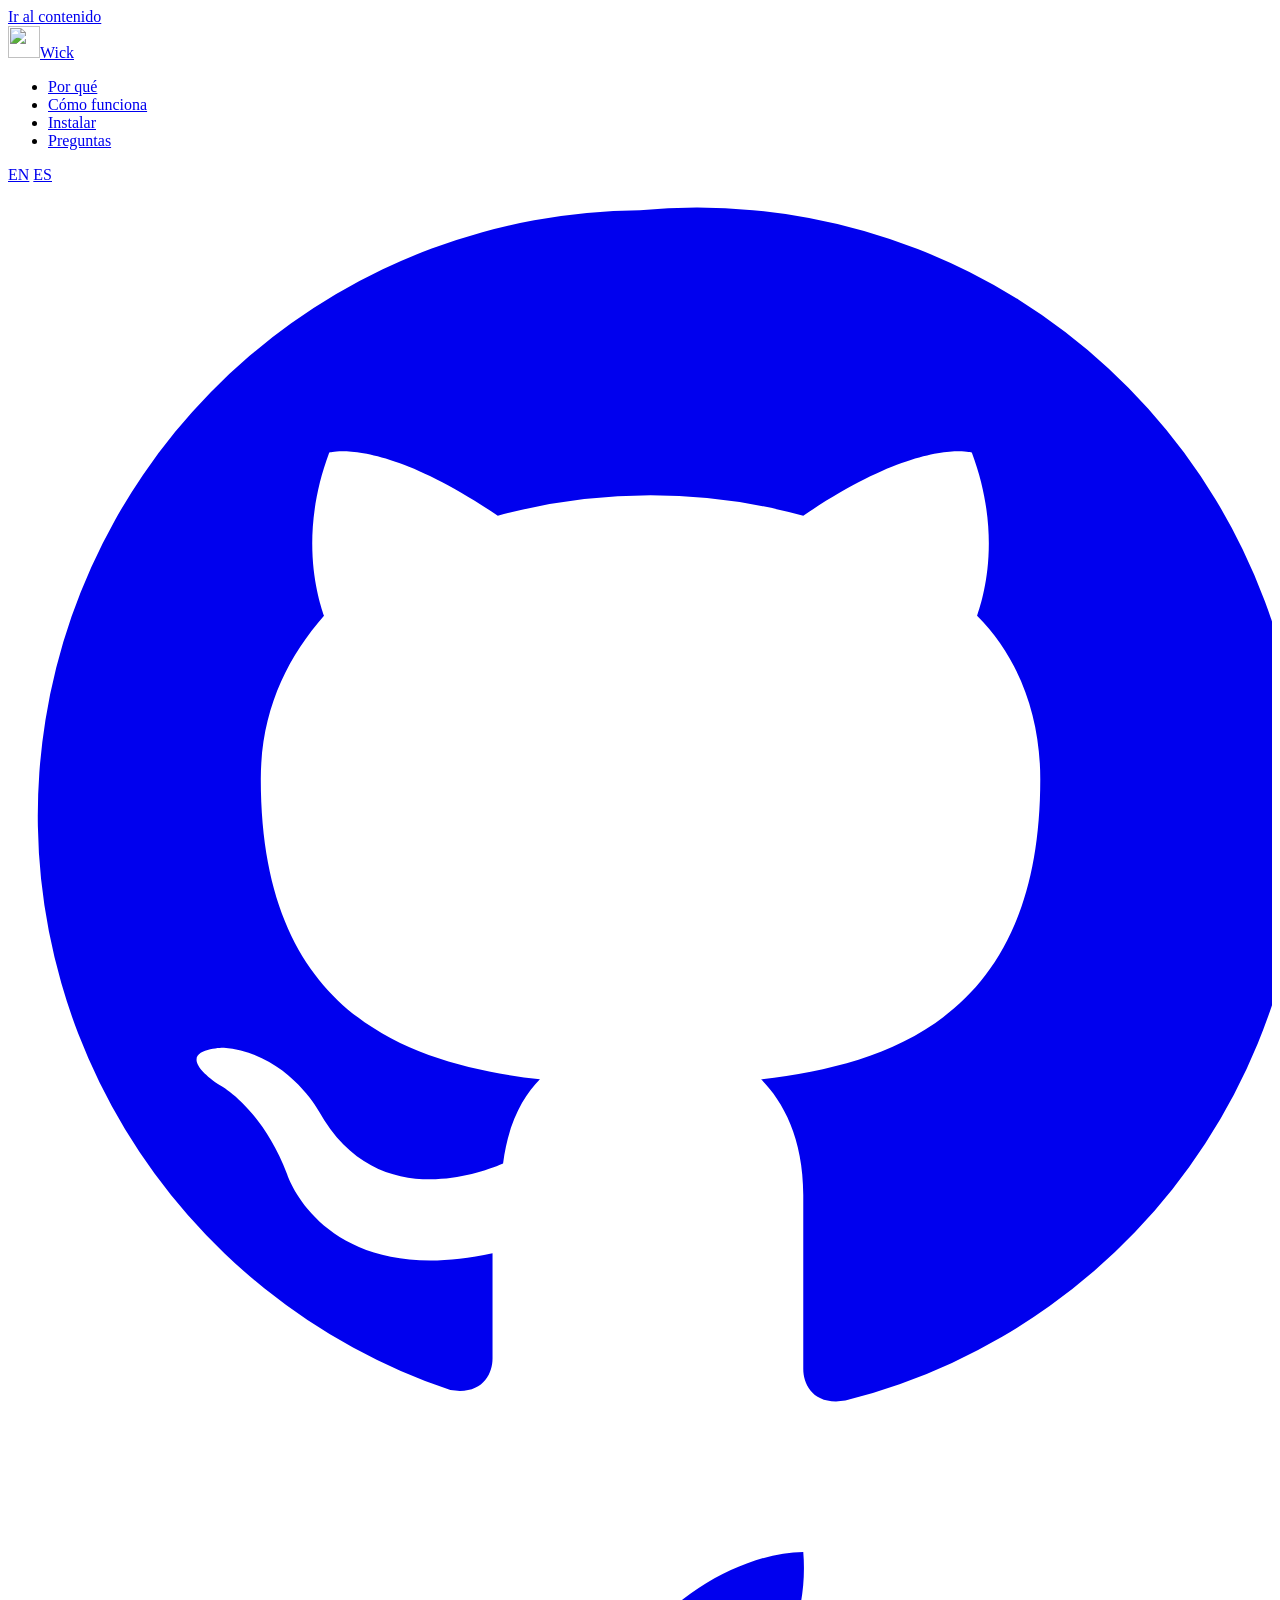
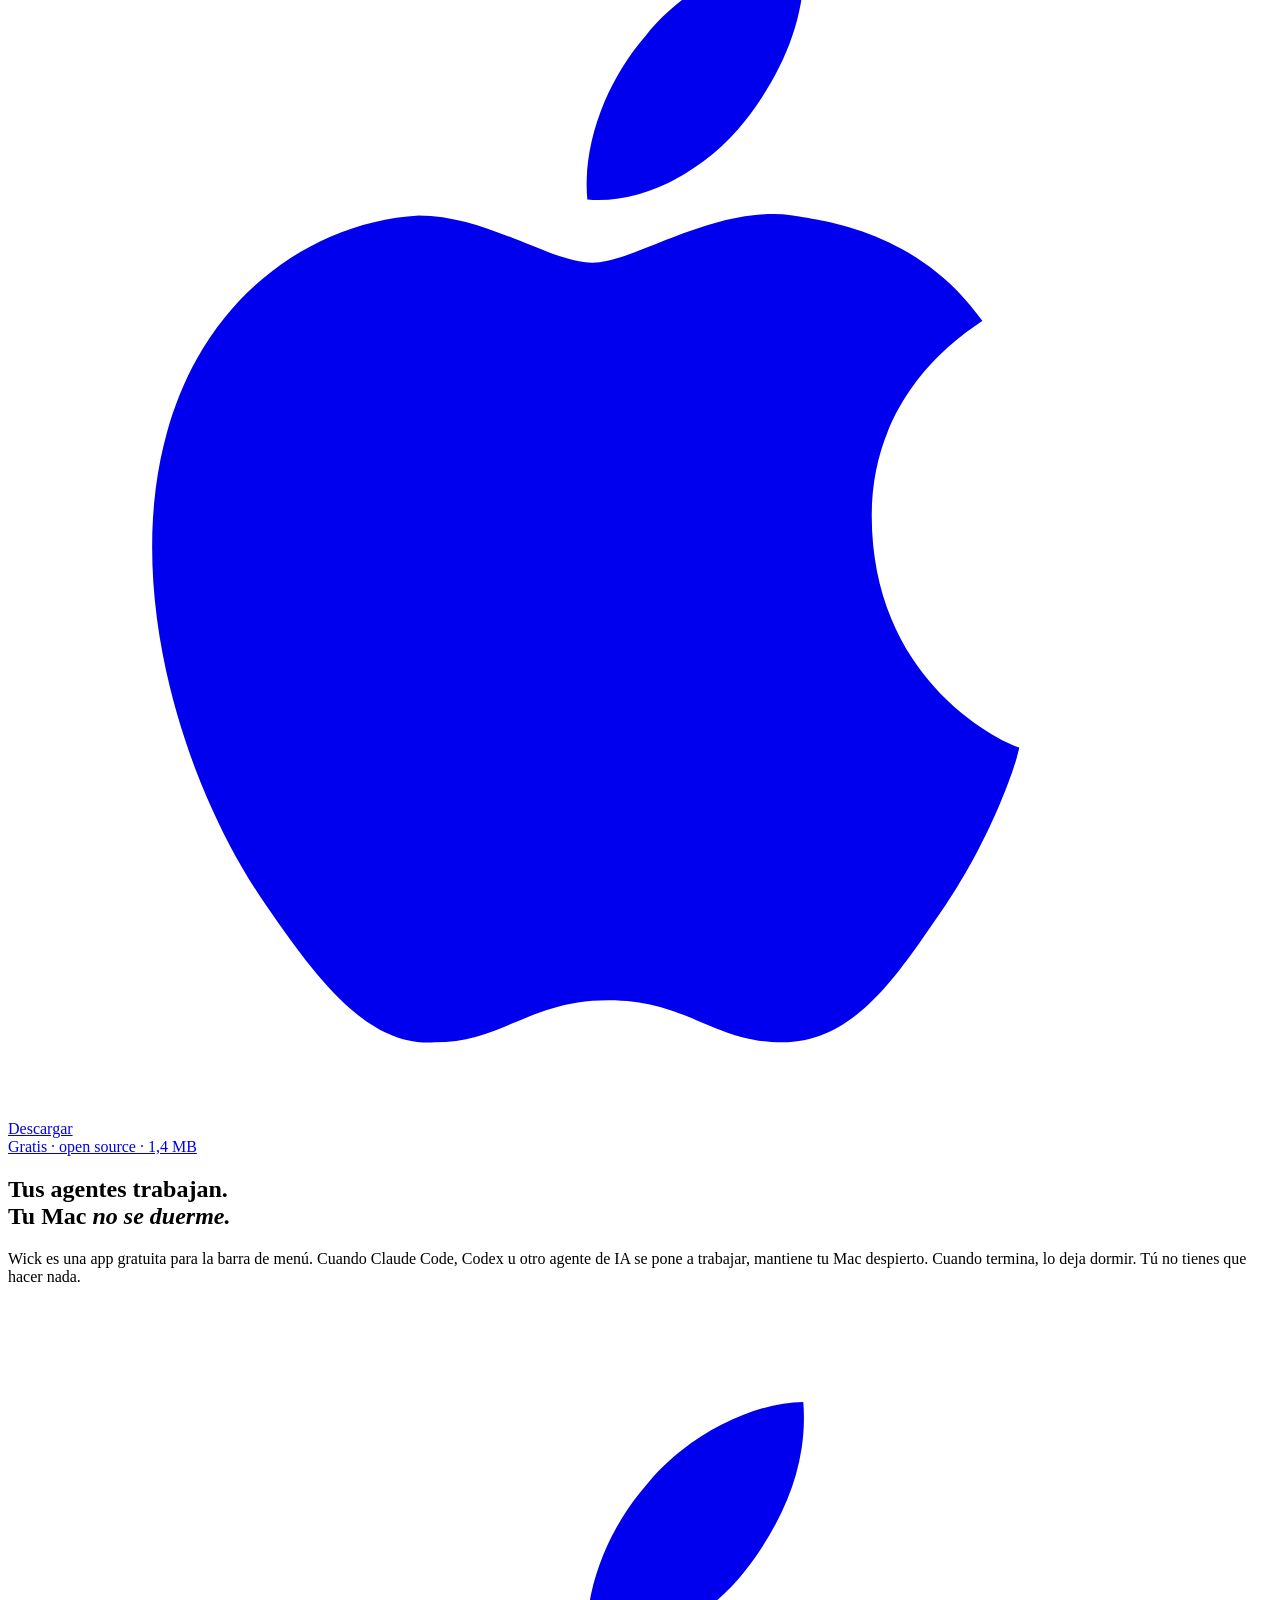
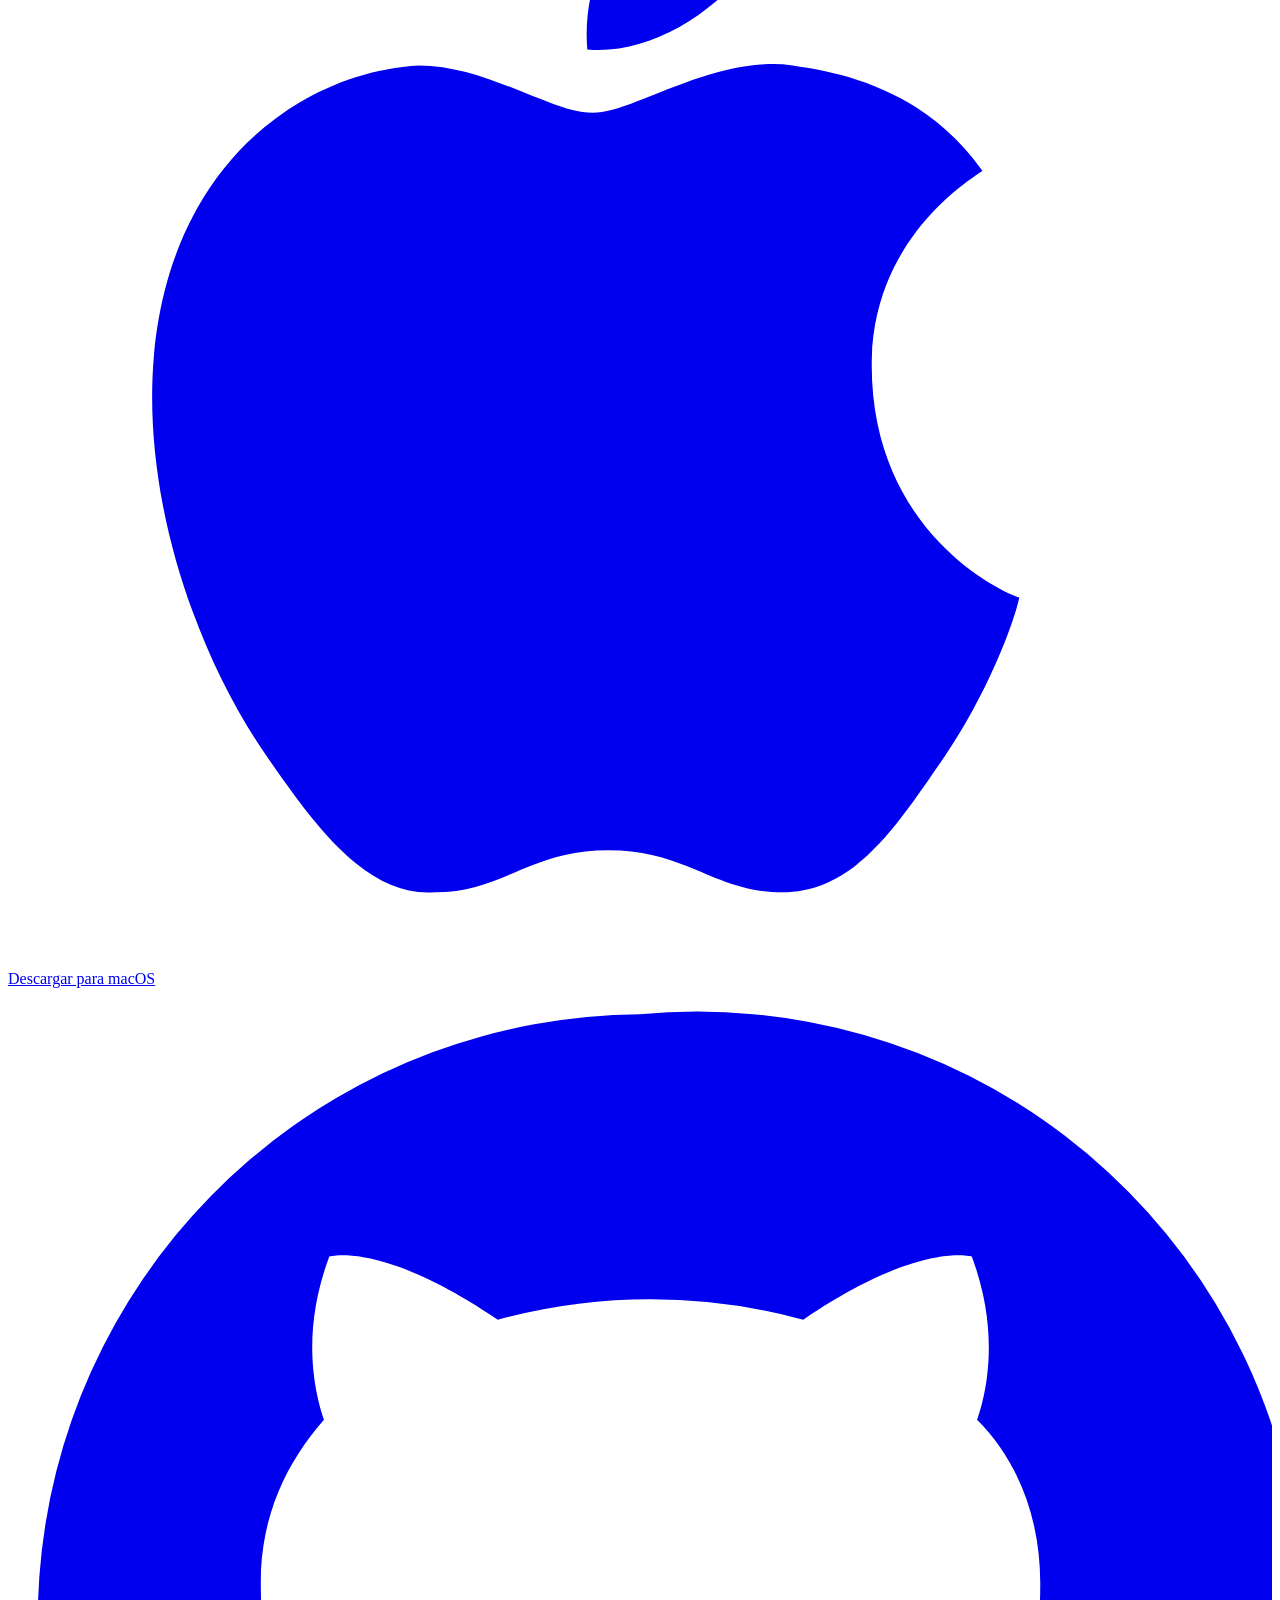
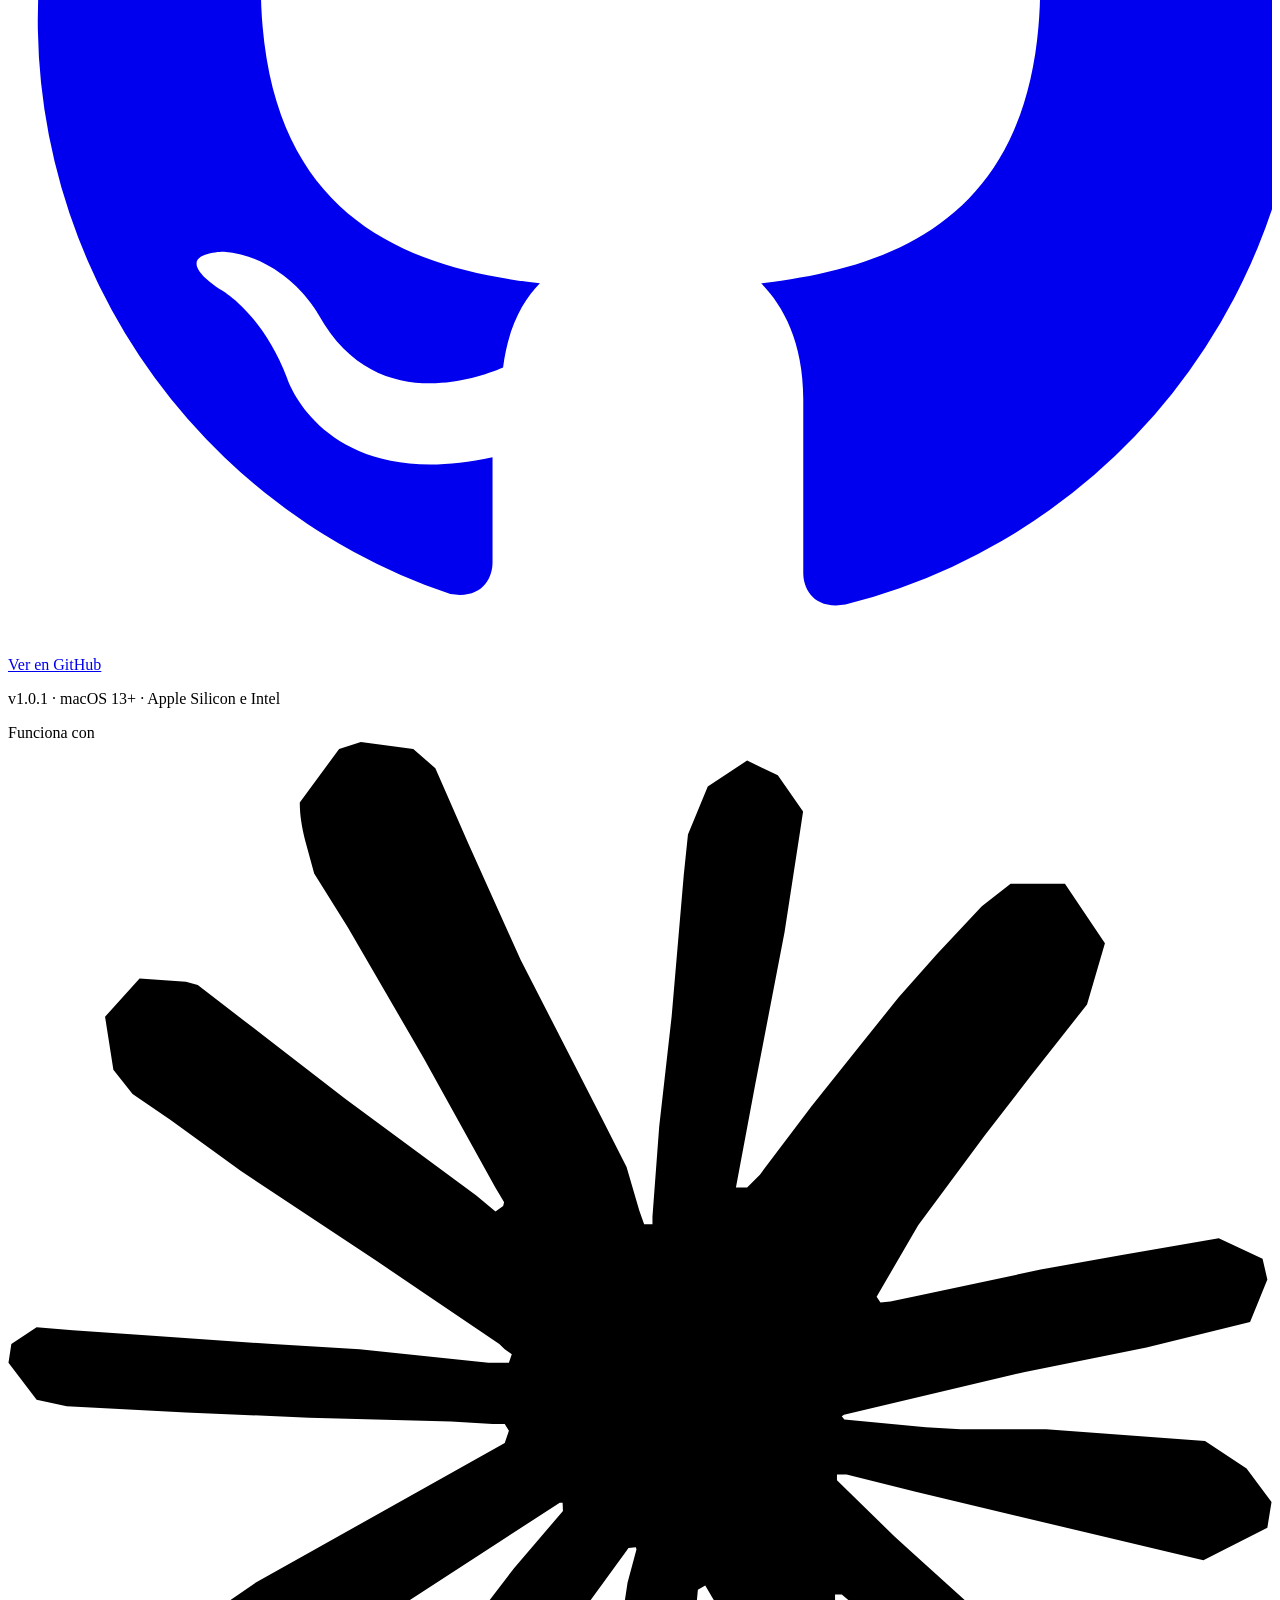
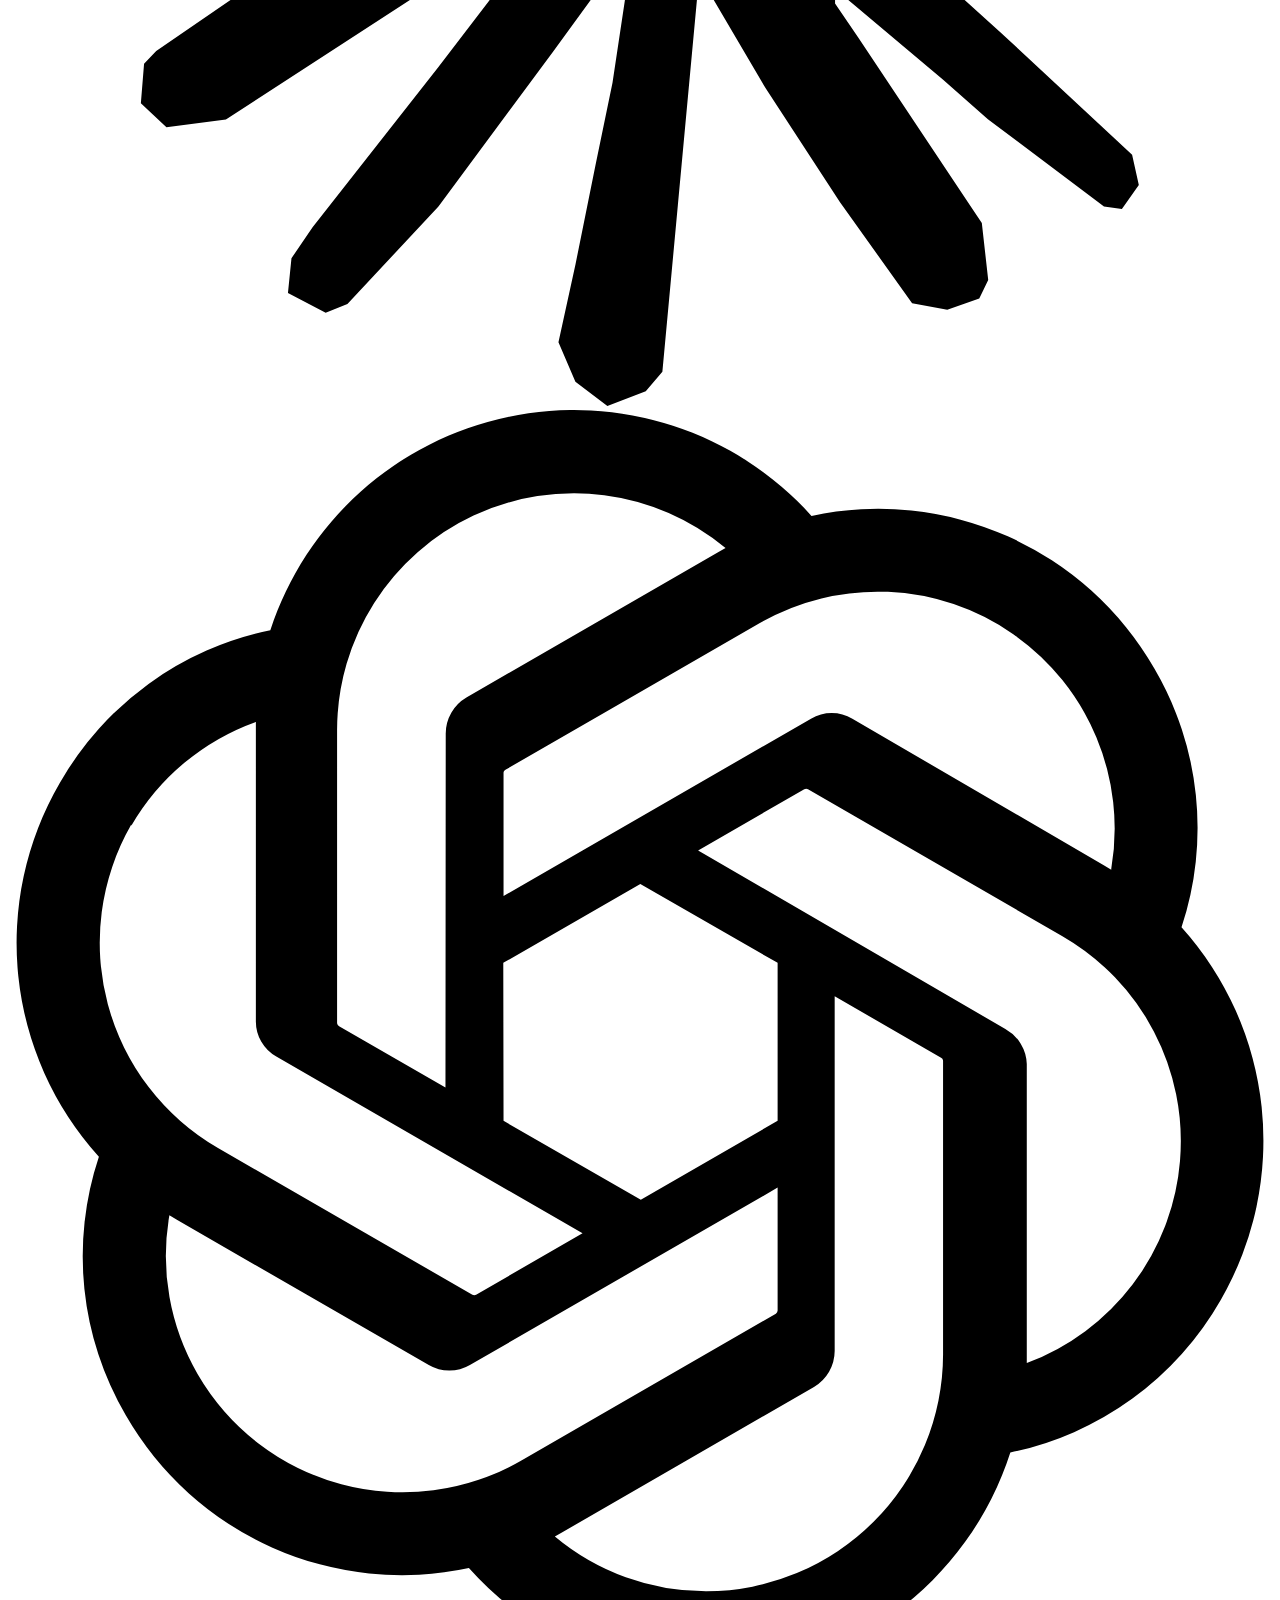
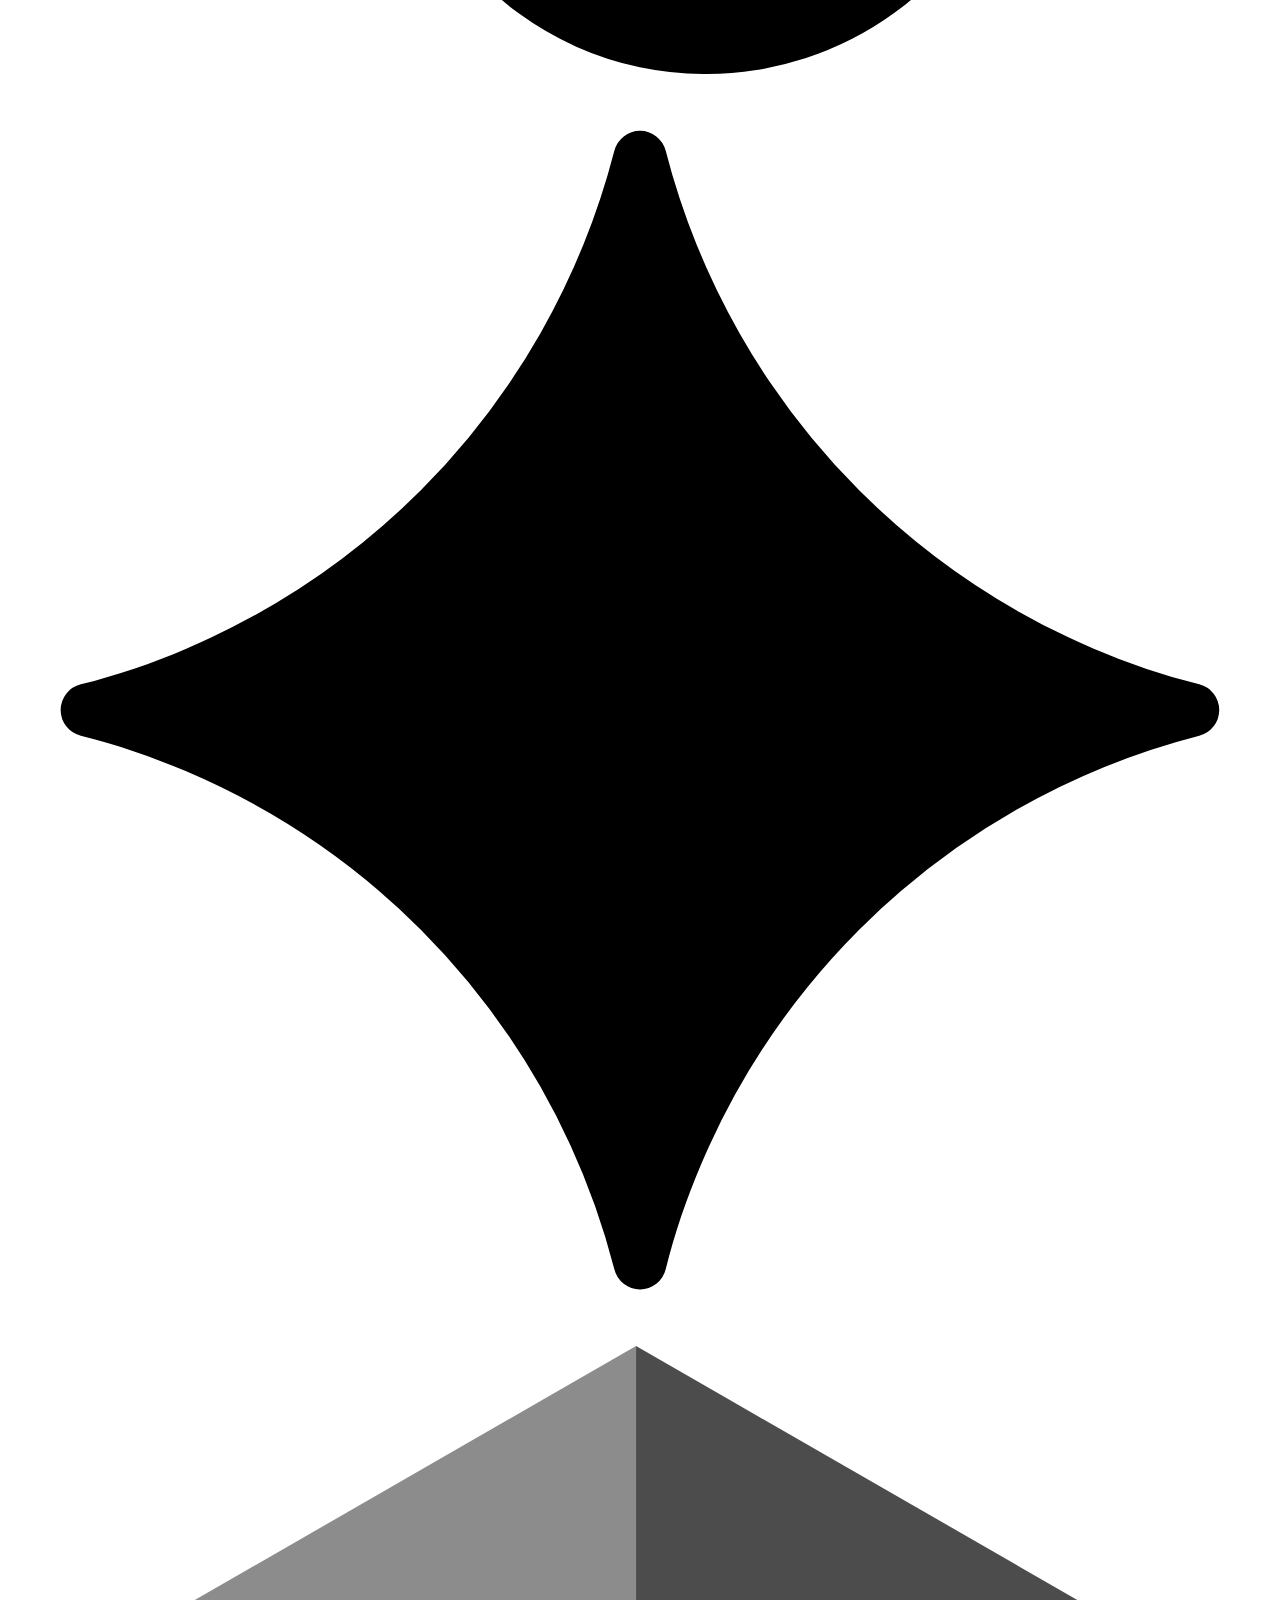
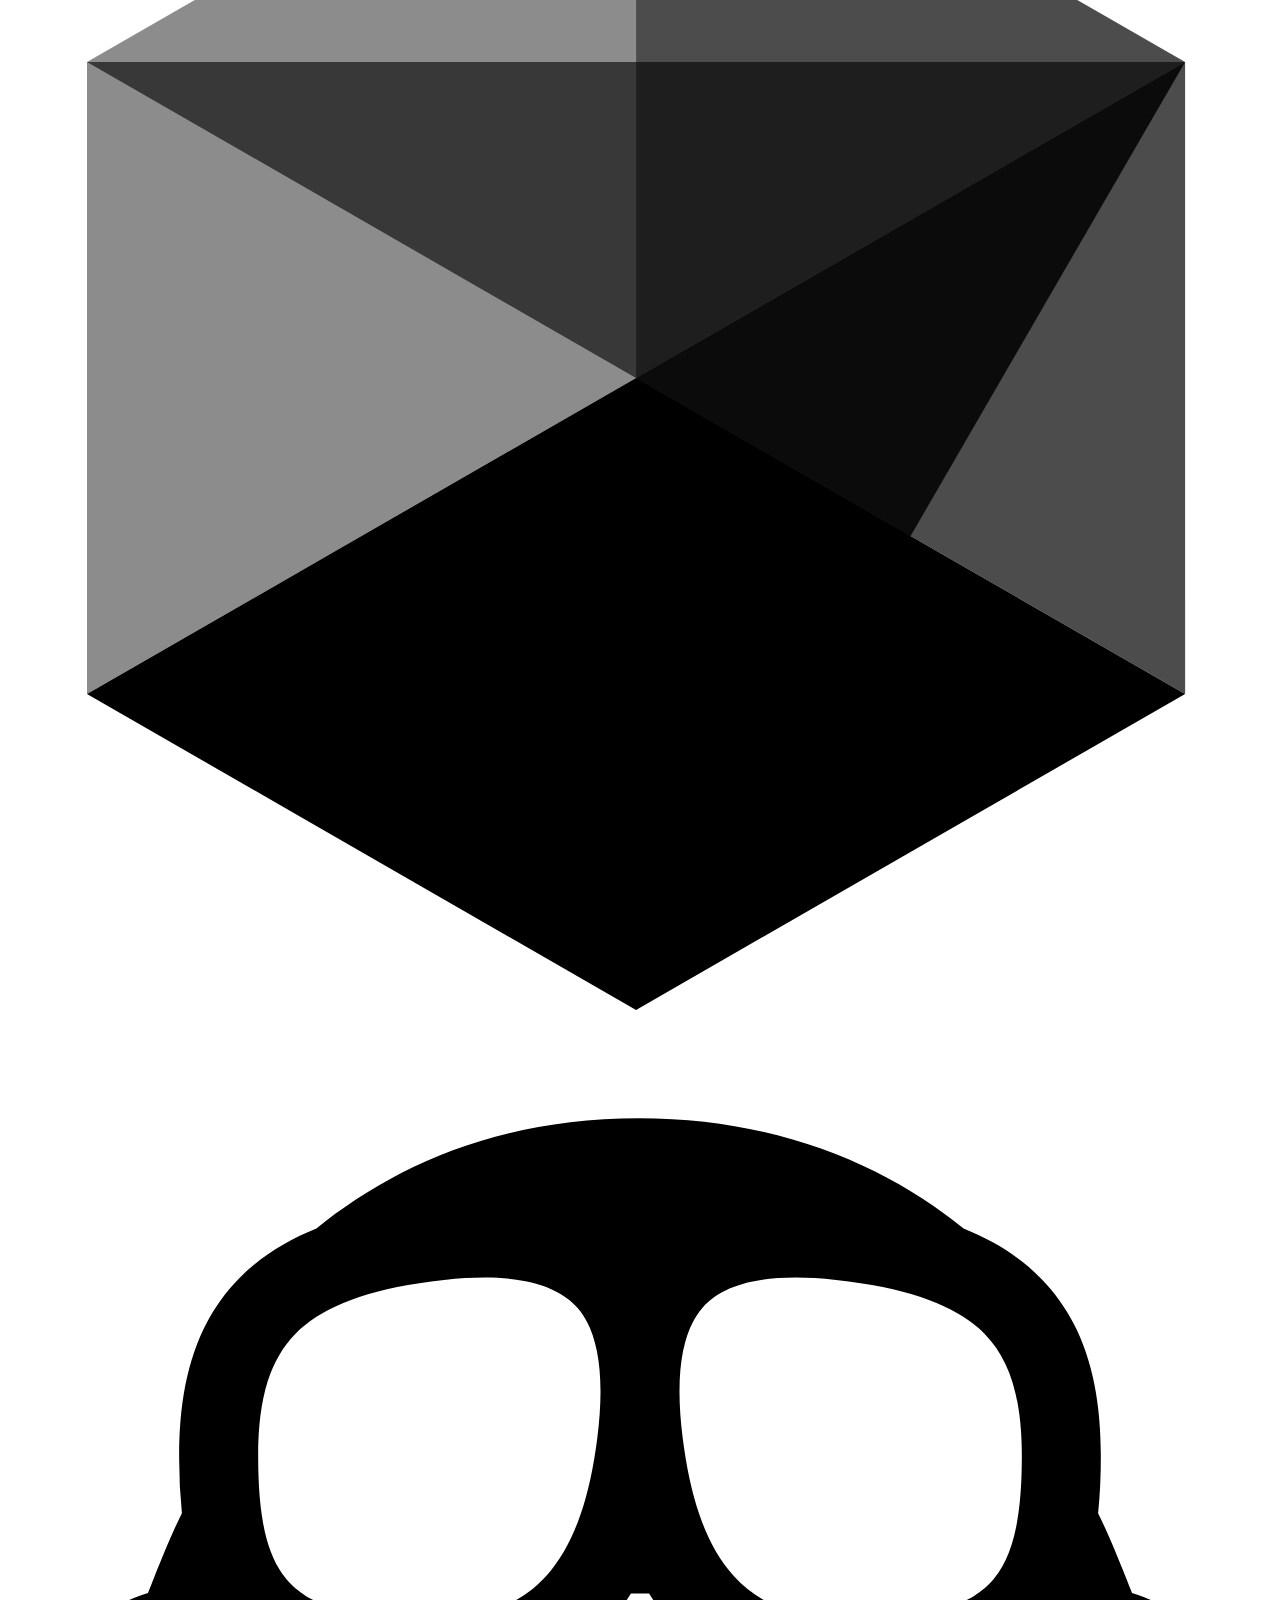
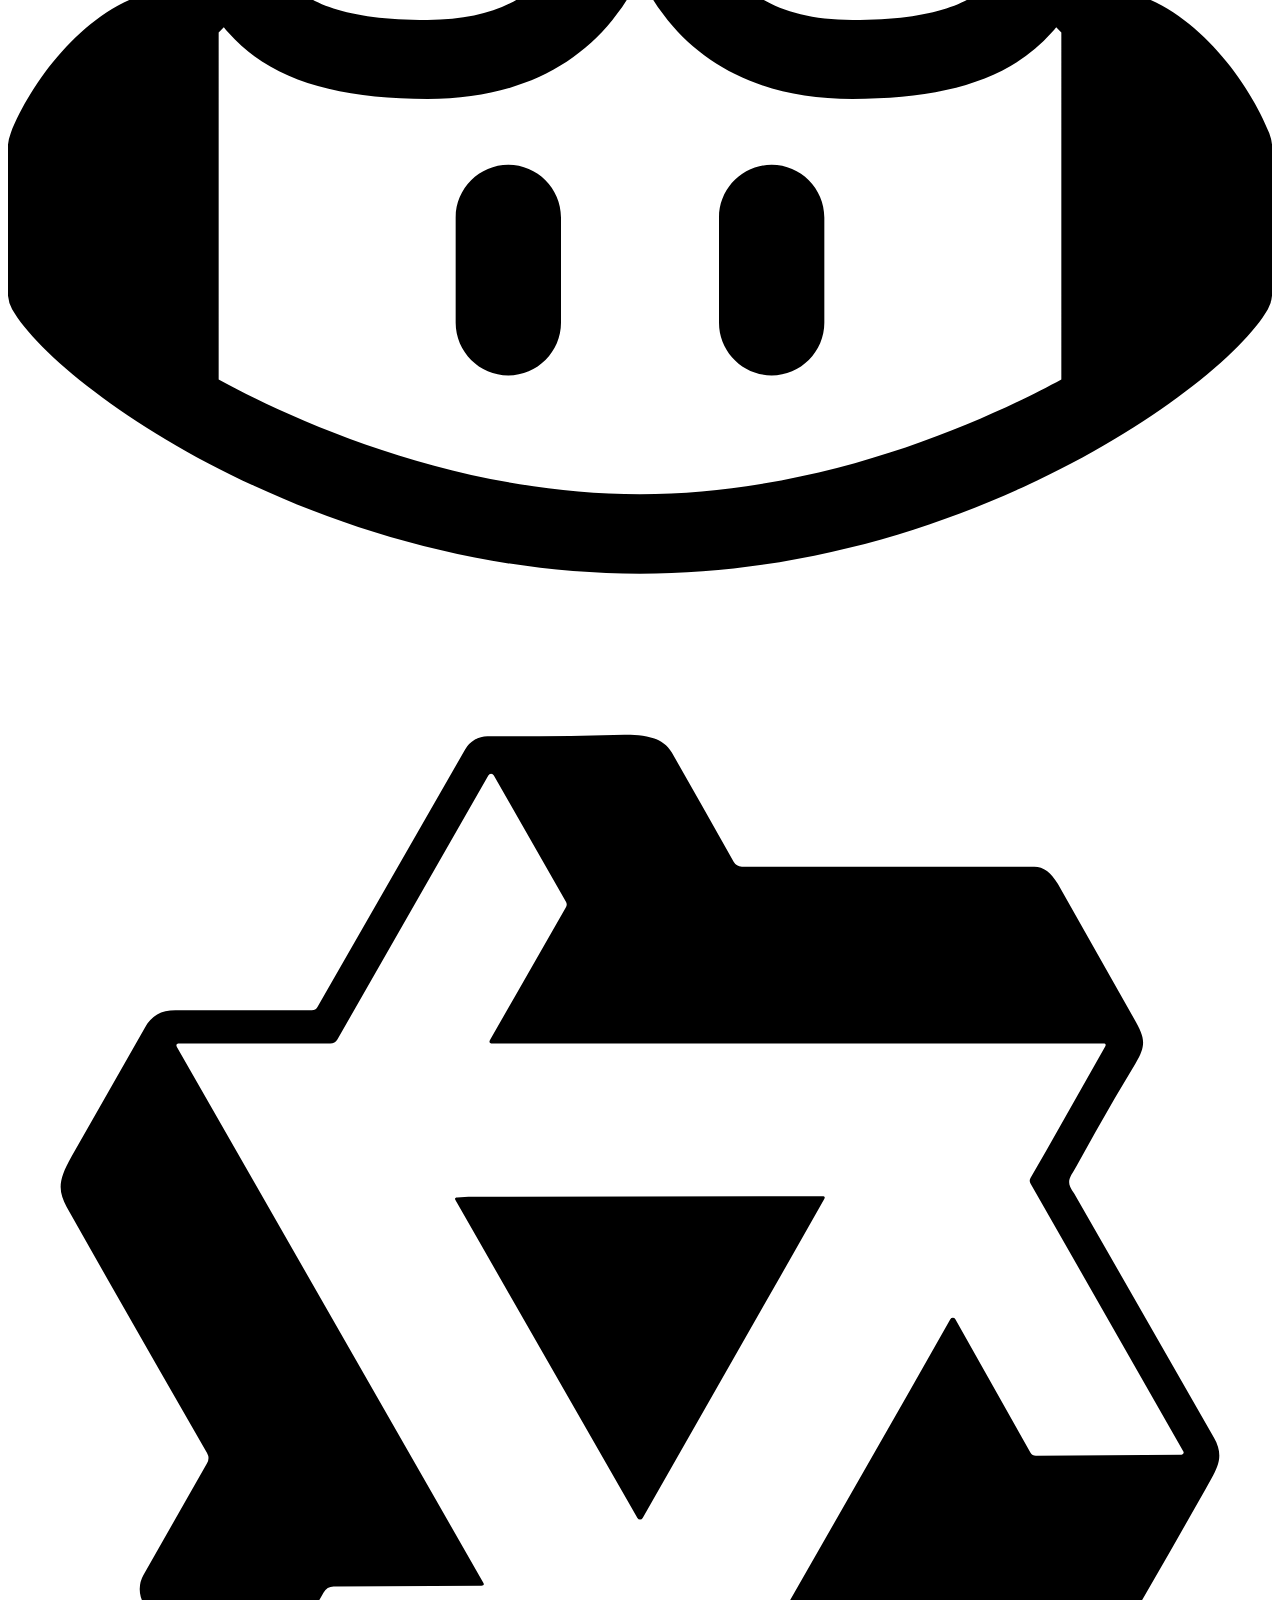
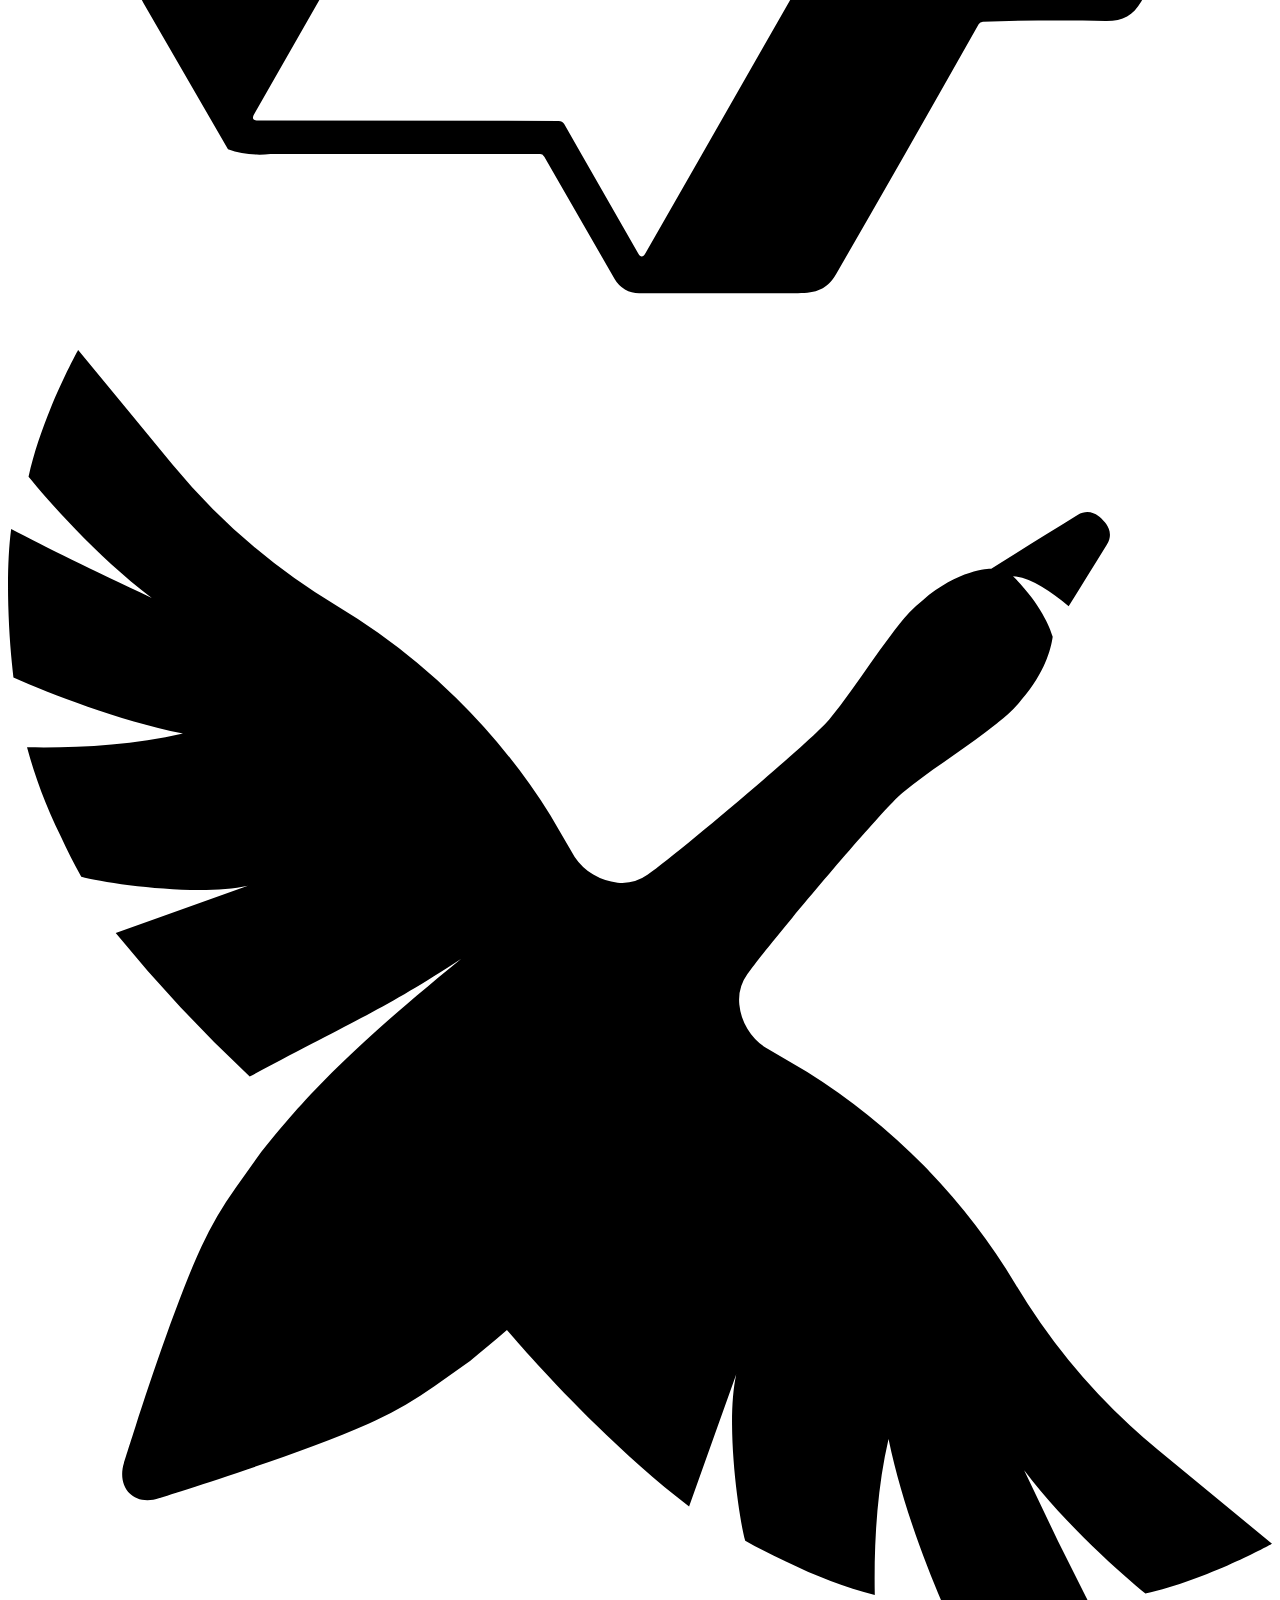
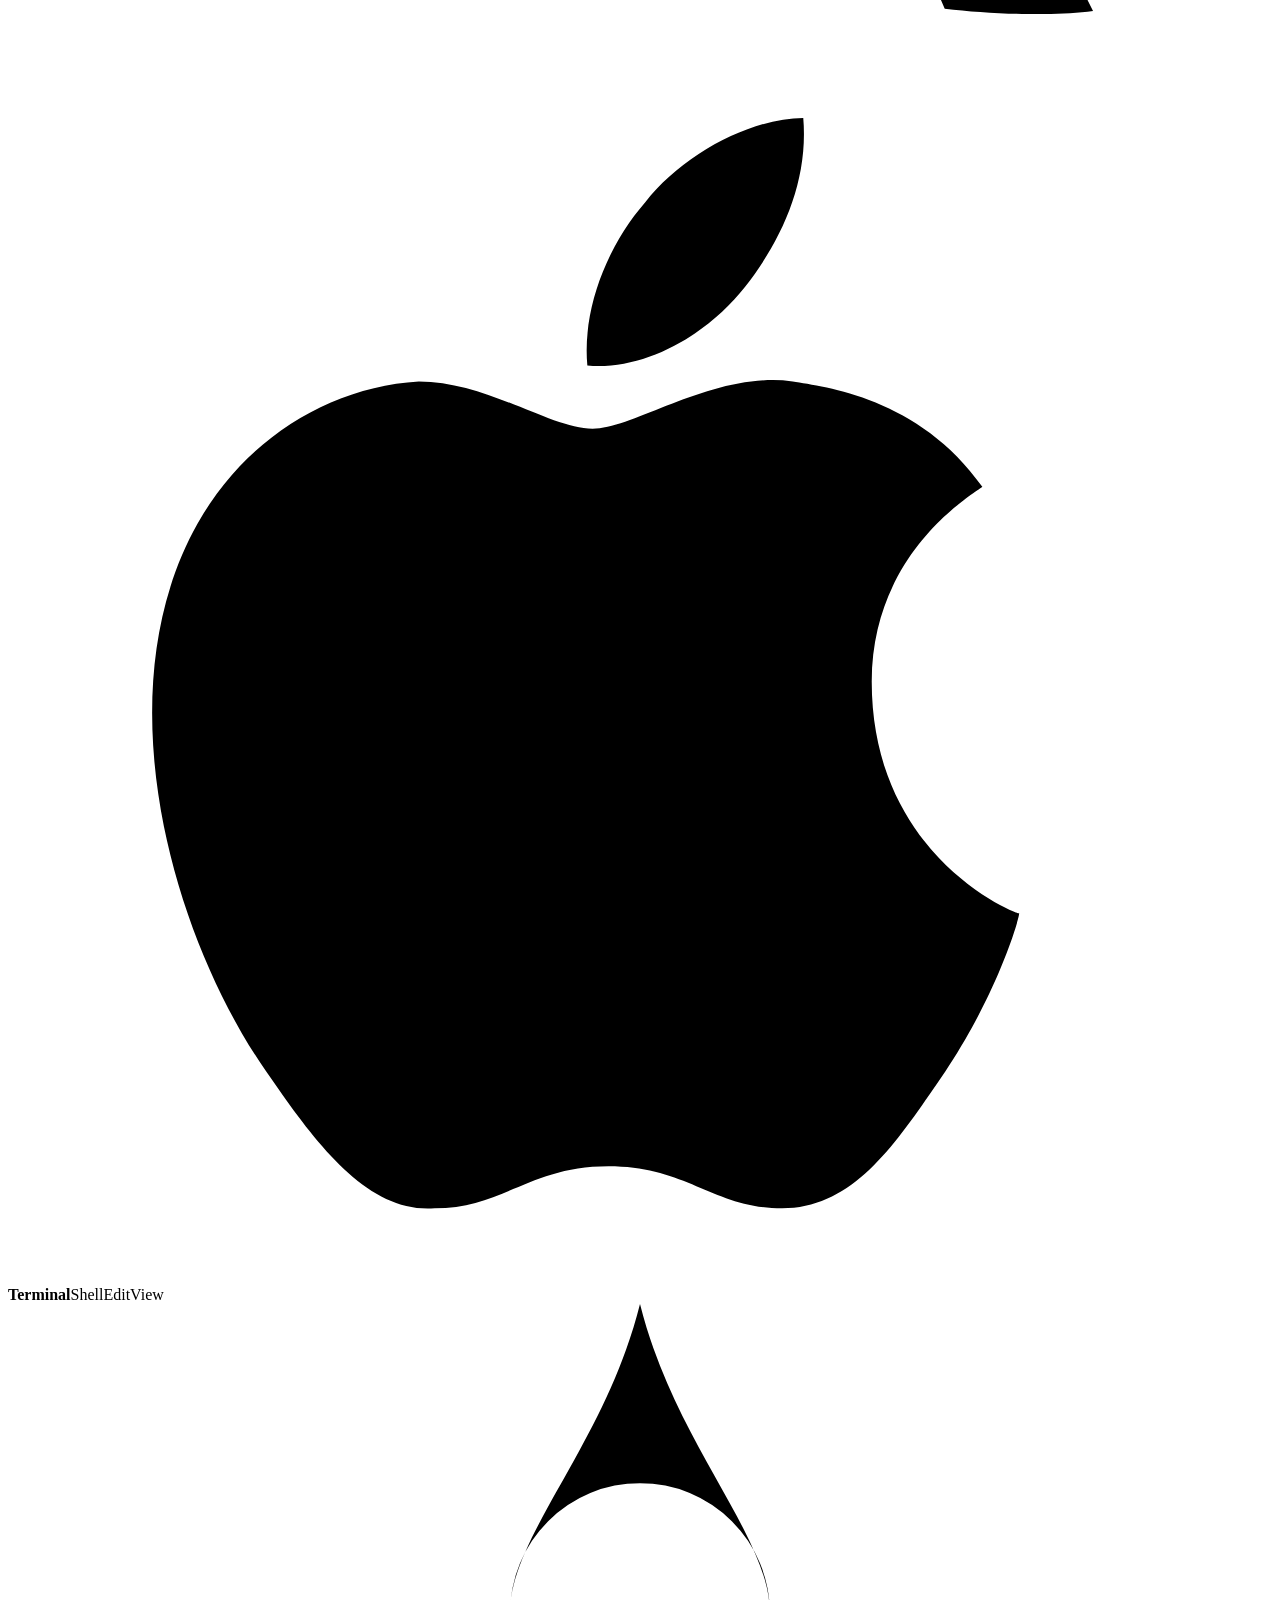
==== commit 0e649424: "Wick 1.0.1: lighter app (WebP mascot, -Osize), simpler website - Mascot frames packed as one WebP st" ====
--- a/site/es/index.html
+++ b/site/es/index.html
@@ -17,7 +17,7 @@
 <link rel="preconnect" href="https://fonts.googleapis.com">
 <link rel="preconnect" href="https://fonts.gstatic.com" crossorigin>
 <link rel="stylesheet" href="https://fonts.googleapis.com/css2?family=Caveat:wght@500;600&amp;family=JetBrains+Mono:wght@400;500&amp;display=swap">
-<link rel="stylesheet" href="/assets/site.css?v=9">
+<link rel="stylesheet" href="/assets/site.css?v=12">
 <meta property="og:type" content="website">
 <meta property="og:site_name" content="Wick by Cometa Labs">
 <meta property="og:title" content="Wick · Tu Mac despierto mientras trabajan tus agentes de IA">
@@ -57,7 +57,8 @@
    "screenshot": "https://wick.cometalabs.io/og.png",
    "applicationCategory": "DeveloperApplication",
    "operatingSystem": "macOS 13+",
-   "softwareVersion": "1.0.0",
+   "softwareVersion": "1.0.1",
+   "fileSize": "1.4 MB",
    "license": "https://opensource.org/licenses/MIT",
    "isAccessibleForFree": true,
    "downloadUrl": "https://github.com/CometaLabs/wick/releases/latest/download/Wick.zip",
@@ -108,7 +109,15 @@
      "name": "¿Solo funciona con Claude Code?",
      "acceptedAnswer": {
       "@type": "Answer",
-      "text": "No. A Claude Code lo sigue con hooks, que es lo más preciso. Codex, Gemini CLI, Cursor Agent, OpenCode, Aider, Amp, Goose y otros agentes de terminal se detectan por su proceso: si el agente o lo que acaba de lanzar gasta CPU, Wick lo da por trabajando."
+      "text": "No. Con Claude Code usa hooks, así que sabe exactamente cuándo trabaja el agente y cuándo te necesita. Codex, Gemini CLI, Cursor Agent, OpenCode, Aider, Amp, Goose y otros agentes de terminal los nota por su actividad: si están usando el procesador, están trabajando."
+     }
+    },
+    {
+     "@type": "Question",
+     "name": "¿Funciona en Windows o Linux?",
+     "acceptedAnswer": {
+      "@type": "Answer",
+      "text": "Todavía no. Wick es una app para Mac (macOS 13 o posterior, Apple Silicon e Intel)."
      }
     },
     {
@@ -124,7 +133,7 @@
      "name": "¿Por qué me pide la contraseña?",
      "acceptedAnswer": {
       "@type": "Answer",
-      "text": "Solo para el modo tapa cerrada. macOS no deja que una app normal evite el reposo al cerrar la tapa, así que Wick arranca un pequeño ayudante con permisos de administrador que lo enciende y apaga con tu agente. Para nada más."
+      "text": "Solo si activas el modo tapa cerrada. macOS no deja que una app normal evite el reposo al cerrar la tapa, así que Wick necesita permiso una vez. Para nada más."
      }
     },
     {
@@ -132,31 +141,23 @@
      "name": "¿Es seguro el modo tapa cerrada?",
      "acceptedAnswer": {
       "@type": "Answer",
-      "text": "Wick devuelve el reposo normal cuando el agente termina, al salir, si la app se cuelga y con la batería por debajo del 15 %. Deja el Mac donde pueda respirar: un portátil cerrado dentro de una mochila se calienta."
-     }
-    },
-    {
-     "@type": "Question",
-     "name": "¿Qué cambia en mi configuración de Claude Code?",
-     "acceptedAnswer": {
-      "@type": "Answer",
-      "text": "Añade unos hooks a ~/.claude/settings.json que llaman a ~/.wick/hook. El hook guarda el estado de la sesión y sale en milisegundos; nunca bloquea a Claude Code ni cambia lo que hace. Tus otros hooks no se tocan, y al desactivar la opción se quitan los de Wick."
-     }
-    },
-    {
-     "@type": "Question",
-     "name": "¿Recoge algún dato?",
-     "acceptedAnswer": {
-      "@type": "Answer",
-      "text": "No. Sin red, sin analíticas, sin cuenta. El estado de las sesiones vive en ~/.wick, en tu Mac."
-     }
-    },
-    {
-     "@type": "Question",
-     "name": "¿Es gratis?",
-     "acceptedAnswer": {
-      "@type": "Answer",
-      "text": "Sí, gratis y open source con licencia MIT. Parte de Caffeinator, de Jon Kraayen, y la hace Cometa Labs."
+      "text": "El reposo normal vuelve cuando el agente termina, al salir de Wick, si se cuelga o con la batería por debajo del 15 %. Deja el Mac donde pueda respirar: un portátil cerrado en una mochila se calienta."
+     }
+    },
+    {
+     "@type": "Question",
+     "name": "¿Qué cambia en mi ordenador?",
+     "acceptedAnswer": {
+      "@type": "Answer",
+      "text": "Para Claude Code añade unos hooks a ~/.claude/settings.json (antes guarda una copia). Solo le cuentan a Wick lo que pasa y nunca cambian lo que hace Claude. Puedes quitarlos desde el menú."
+     }
+    },
+    {
+     "@type": "Question",
+     "name": "¿De verdad es gratis?",
+     "acceptedAnswer": {
+      "@type": "Answer",
+      "text": "Sí. Gratis y open source con licencia MIT, hecha por Cometa Labs. Parte de Caffeinator, de Jon Kraayen."
      }
     }
    ]
@@ -173,8 +174,8 @@
   <div class="wrap">
     <a class="brand" href="/es/"><img src="/apple-touch-icon.png" alt="" width="32" height="32">Wick</a>
     <ul>
+      <li><a href="#problem">Por qué</a></li>
       <li><a href="#how">Cómo funciona</a></li>
-      <li><a href="#features">Funciones</a></li>
       <li><a href="#install">Instalar</a></li>
       <li><a href="#faq">Preguntas</a></li>
     </ul>
@@ -192,14 +193,15 @@
 <main id="main">
   <section class="hero" aria-labelledby="title">
     <div class="wrap center">
-      <a class="pill" href="https://github.com/CometaLabs/wick/releases/latest"><span class="spark"></span>Nuevo · v1.0 · gratis y open source</a>
+      <a class="pill" href="https://github.com/CometaLabs/wick/releases/latest"><span class="spark"></span>Gratis · open source · 1,4 MB</a>
       <h1 id="title">Tus agentes trabajan.<br>Tu Mac <em>no se duerme.</em></h1>
-      <p class="lead">Wick es una velita de plastilina que vive en tu barra de menú. Se enciende cuando un agente de IA empieza una tarea larga, evita que el Mac se duerma a mitad y se apaga sola cuando termina.</p>
+      <p class="lead">Wick es una app gratuita para la barra de menú. Cuando Claude Code, Codex u otro agente de IA se pone a trabajar, mantiene tu Mac despierto. Cuando termina, lo deja dormir. Tú no tienes que hacer nada.</p>
       <div class="actions">
         <a class="btn primary" href="https://github.com/CometaLabs/wick/releases/latest/download/Wick.zip"><svg viewBox="0 0 24 24" fill="currentColor" aria-hidden="true"><path d="M16.4 12.6c0-2.5 2-3.6 2.1-3.7-1.2-1.7-3-1.9-3.6-2-1.5-.2-3 .9-3.8.9s-2-.9-3.3-.9C6.1 7 4.5 8 3.6 9.6c-1.8 3.2-.5 7.8 1.3 10.4.9 1.3 1.9 2.7 3.2 2.6 1.3 0 1.8-.8 3.3-.8s2 .8 3.3.8c1.4 0 2.2-1.3 3.1-2.6 1-1.5 1.4-2.9 1.4-3-.1 0-2.8-1.1-2.8-4.4zM14 5.1c.7-.9 1.2-2 1.1-3.2-1 0-2.3.7-3 1.6-.7.8-1.2 2-1.1 3.1 1.1.1 2.3-.6 3-1.5z"/></svg>Descargar para macOS</a>
         <a class="btn ghost" href="https://github.com/CometaLabs/wick"><svg viewBox="0 0 24 24" fill="currentColor" aria-hidden="true"><path d="M12 .5a11.5 11.5 0 0 0-3.6 22.4c.6.1.8-.3.8-.6v-2c-3.2.7-3.9-1.5-3.9-1.5-.5-1.3-1.3-1.7-1.3-1.7-1-.7.1-.7.1-.7 1.2.1 1.8 1.2 1.8 1.2 1 1.8 2.8 1.3 3.5 1 .1-.8.4-1.3.7-1.6-2.6-.3-5.3-1.3-5.3-5.7 0-1.3.5-2.3 1.2-3.1-.1-.3-.5-1.5.1-3.1 0 0 1-.3 3.2 1.2a11 11 0 0 1 5.8 0c2.2-1.5 3.2-1.2 3.2-1.2.6 1.6.2 2.8.1 3.1.8.8 1.2 1.9 1.2 3.1 0 4.4-2.7 5.4-5.3 5.7.4.4.8 1.1.8 2.2v3.3c0 .3.2.7.8.6A11.5 11.5 0 0 0 12 .5z"/></svg>Ver en GitHub</a>
       </div>
-      <p class="mono">v1.0.0 · macOS 13+ · Apple Silicon e Intel · MIT</p>
+      <p class="mono">v1.0.1 · macOS 13+ · Apple Silicon e Intel</p>
+      <div class="hero-logos"><span>Funciona con</span><span class="hl" title="Claude Code"><svg viewBox="0 0 24 24" fill="currentColor" aria-hidden="true"><path d="m4.7144 15.9555 4.7174-2.6471.079-.2307-.079-.1275h-.2307l-.7893-.0486-2.6956-.0729-2.3375-.0971-2.2646-.1214-.5707-.1215-.5343-.7042.0546-.3522.4797-.3218.686.0608 1.5179.1032 2.2767.1578 1.6514.0972 2.4468.255h.3886l.0546-.1579-.1336-.0971-.1032-.0972L6.973 9.8356l-2.55-1.6879-1.3356-.9714-.7225-.4918-.3643-.4614-.1578-1.0078.6557-.7225.8803.0607.2246.0607.8925.686 1.9064 1.4754 2.4893 1.8336.3643.3035.1457-.1032.0182-.0728-.164-.2733-1.3539-2.4467-1.445-2.4893-.6435-1.032-.17-.6194c-.0607-.255-.1032-.4674-.1032-.7285L6.287.1335 6.6997 0l.9957.1336.419.3642.6192 1.4147 1.0018 2.2282 1.5543 3.0296.4553.8985.2429.8318.091.255h.1579v-.1457l.1275-1.706.2368-2.0947.2307-2.6957.0789-.7589.3764-.9107.7468-.4918.5828.2793.4797.686-.0668.4433-.2853 1.8517-.5586 2.9021-.3643 1.9429h.2125l.2429-.2429.9835-1.3053 1.6514-2.0643.7286-.8196.85-.9046.5464-.4311h1.0321l.759 1.1293-.34 1.1657-1.0625 1.3478-.8804 1.1414-1.2628 1.7-.7893 1.36.0729.1093.1882-.0183 2.8535-.607 1.5421-.2794 1.8396-.3157.8318.3886.091.3946-.3278.8075-1.967.4857-2.3072.4614-3.4364.8136-.0425.0304.0486.0607 1.5482.1457.6618.0364h1.621l3.0175.2247.7892.522.4736.6376-.079.4857-1.2142.6193-1.6393-.3886-3.825-.9107-1.3113-.3279h-.1822v.1093l1.0929 1.0686 2.0035 1.8092 2.5075 2.3314.1275.5768-.3218.4554-.34-.0486-2.2039-1.6575-.85-.7468-1.9246-1.621h-.1275v.17l.4432.6496 2.3436 3.5214.1214 1.0807-.17.3521-.6071.2125-.6679-.1214-1.3721-1.9246L14.38 17.959l-1.1414-1.9428-.1397.079-.674 7.2552-.3156.3703-.7286.2793-.6071-.4614-.3218-.7468.3218-1.4753.3886-1.9246.3157-1.53.2853-1.9004.17-.6314-.0121-.0425-.1397.0182-1.4328 1.9672-2.1796 2.9446-1.7243 1.8456-.4128.164-.7164-.3704.0667-.6618.4008-.5889 2.386-3.0357 1.4389-1.882.929-1.0868-.0062-.1579h-.0546l-6.3385 4.1164-1.1293.1457-.4857-.4554.0608-.7467.2307-.2429 1.9064-1.3114Z"/></svg></span><span class="hl" title="Codex"><svg viewBox="0 0 24 24" fill="currentColor" aria-hidden="true"><path d="M22.2819 9.8211a5.9847 5.9847 0 0 0-.5157-4.9108 6.0462 6.0462 0 0 0-6.5098-2.9A6.0651 6.0651 0 0 0 4.9807 4.1818a5.9847 5.9847 0 0 0-3.9977 2.9 6.0462 6.0462 0 0 0 .7427 7.0966 5.98 5.98 0 0 0 .511 4.9107 6.051 6.051 0 0 0 6.5146 2.9001A5.9847 5.9847 0 0 0 13.2599 24a6.0557 6.0557 0 0 0 5.7718-4.2058 5.9894 5.9894 0 0 0 3.9977-2.9001 6.0557 6.0557 0 0 0-.7475-7.0729zm-9.022 12.6081a4.4755 4.4755 0 0 1-2.8764-1.0408l.1419-.0804 4.7783-2.7582a.7948.7948 0 0 0 .3927-.6813v-6.7369l2.02 1.1686a.071.071 0 0 1 .038.052v5.5826a4.504 4.504 0 0 1-4.4945 4.4944zm-9.6607-4.1254a4.4708 4.4708 0 0 1-.5346-3.0137l.142.0852 4.783 2.7582a.7712.7712 0 0 0 .7806 0l5.8428-3.3685v2.3324a.0804.0804 0 0 1-.0332.0615L9.74 19.9502a4.4992 4.4992 0 0 1-6.1408-1.6464zM2.3408 7.8956a4.485 4.485 0 0 1 2.3655-1.9728V11.6a.7664.7664 0 0 0 .3879.6765l5.8144 3.3543-2.0201 1.1685a.0757.0757 0 0 1-.071 0l-4.8303-2.7865A4.504 4.504 0 0 1 2.3408 7.872zm16.5963 3.8558L13.1038 8.364 15.1192 7.2a.0757.0757 0 0 1 .071 0l4.8303 2.7913a4.4944 4.4944 0 0 1-.6765 8.1042v-5.6772a.79.79 0 0 0-.407-.667zm2.0107-3.0231l-.142-.0852-4.7735-2.7818a.7759.7759 0 0 0-.7854 0L9.409 9.2297V6.8974a.0662.0662 0 0 1 .0284-.0615l4.8303-2.7866a4.4992 4.4992 0 0 1 6.6802 4.66zM8.3065 12.863l-2.02-1.1638a.0804.0804 0 0 1-.038-.0567V6.0742a4.4992 4.4992 0 0 1 7.3757-3.4537l-.142.0805L8.704 5.459a.7948.7948 0 0 0-.3927.6813zm1.0976-2.3654l2.602-1.4998 2.6069 1.4998v2.9994l-2.5974 1.4997-2.6067-1.4997Z"/></svg></span><span class="hl" title="Gemini CLI"><svg viewBox="0 0 24 24" fill="currentColor" fill-rule="evenodd" aria-hidden="true"><path d="M20.616 10.835a14.147 14.147 0 01-4.45-3.001 14.111 14.111 0 01-3.678-6.452.503.503 0 00-.975 0 14.134 14.134 0 01-3.679 6.452 14.155 14.155 0 01-4.45 3.001c-.65.28-1.318.505-2.002.678a.502.502 0 000 .975c.684.172 1.35.397 2.002.677a14.147 14.147 0 014.45 3.001 14.112 14.112 0 013.679 6.453.502.502 0 00.975 0c.172-.685.397-1.351.677-2.003a14.145 14.145 0 013.001-4.45 14.113 14.113 0 016.453-3.678.503.503 0 000-.975 13.245 13.245 0 01-2.003-.678z"/></svg></span><span class="hl" title="Cursor Agent"><svg viewBox="0 0 24 24" fill="currentColor" aria-hidden="true"><path fill-opacity="1" d="M11.925 24l10.425-6-10.425-6L1.5 18l10.425 6z"/><path fill-opacity=".7" d="M22.35 18V6L11.925 0v12l10.425 6z"/><path fill-opacity=".45" d="M11.925 0L1.5 6v12l10.425-6V0z"/><path fill-opacity=".85" d="M22.35 6L11.925 24V12L22.35 6z"/><path fill-opacity=".6" d="M22.35 6l-10.425 6L1.5 6h20.85z"/></svg></span><span class="hl" title="Copilot CLI"><svg viewBox="0 0 24 24" fill="currentColor" aria-hidden="true"><path d="M23.922 16.997C23.061 18.492 18.063 22.02 12 22.02 5.937 22.02.939 18.492.078 16.997A.641.641 0 0 1 0 16.741v-2.869a.883.883 0 0 1 .053-.22c.372-.935 1.347-2.292 2.605-2.656.167-.429.414-1.055.644-1.517a10.098 10.098 0 0 1-.052-1.086c0-1.331.282-2.499 1.132-3.368.397-.406.89-.717 1.474-.952C7.255 2.937 9.248 1.98 11.978 1.98c2.731 0 4.767.957 6.166 2.093.584.235 1.077.546 1.474.952.85.869 1.132 2.037 1.132 3.368 0 .368-.014.733-.052 1.086.23.462.477 1.088.644 1.517 1.258.364 2.233 1.721 2.605 2.656a.841.841 0 0 1 .053.22v2.869a.641.641 0 0 1-.078.256Zm-11.75-5.992h-.344a4.359 4.359 0 0 1-.355.508c-.77.947-1.918 1.492-3.508 1.492-1.725 0-2.989-.359-3.782-1.259a2.137 2.137 0 0 1-.085-.104L4 11.746v6.585c1.435.779 4.514 2.179 8 2.179 3.486 0 6.565-1.4 8-2.179v-6.585l-.098-.104s-.033.045-.085.104c-.793.9-2.057 1.259-3.782 1.259-1.59 0-2.738-.545-3.508-1.492a4.359 4.359 0 0 1-.355-.508Zm2.328 3.25c.549 0 1 .451 1 1v2c0 .549-.451 1-1 1-.549 0-1-.451-1-1v-2c0-.549.451-1 1-1Zm-5 0c.549 0 1 .451 1 1v2c0 .549-.451 1-1 1-.549 0-1-.451-1-1v-2c0-.549.451-1 1-1Zm3.313-6.185c.136 1.057.403 1.913.878 2.497.442.544 1.134.938 2.344.938 1.573 0 2.292-.337 2.657-.751.384-.435.558-1.15.558-2.361 0-1.14-.243-1.847-.705-2.319-.477-.488-1.319-.862-2.824-1.025-1.487-.161-2.192.138-2.533.529-.269.307-.437.808-.438 1.578v.021c0 .265.021.562.063.893Zm-1.626 0c.042-.331.063-.628.063-.894v-.02c-.001-.77-.169-1.271-.438-1.578-.341-.391-1.046-.69-2.533-.529-1.505.163-2.347.537-2.824 1.025-.462.472-.705 1.179-.705 2.319 0 1.211.175 1.926.558 2.361.365.414 1.084.751 2.657.751 1.21 0 1.902-.394 2.344-.938.475-.584.742-1.44.878-2.497Z"/></svg></span><span class="hl" title="Qwen Code"><svg viewBox="0 0 24 24" fill="currentColor" fill-rule="evenodd" aria-hidden="true"><path d="M12.604 1.34c.393.69.784 1.382 1.174 2.075a.18.18 0 00.157.091h5.552c.174 0 .322.11.446.327l1.454 2.57c.19.337.24.478.024.837-.26.43-.513.864-.76 1.3l-.367.658c-.106.196-.223.28-.04.512l2.652 4.637c.172.301.111.494-.043.77-.437.785-.882 1.564-1.335 2.34-.159.272-.352.375-.68.37-.777-.016-1.552-.01-2.327.016a.099.099 0 00-.081.05 575.097 575.097 0 01-2.705 4.74c-.169.293-.38.363-.725.364-.997.003-2.002.004-3.017.002a.537.537 0 01-.465-.271l-1.335-2.323a.09.09 0 00-.083-.049H4.982c-.285.03-.553-.001-.805-.092l-1.603-2.77a.543.543 0 01-.002-.54l1.207-2.12a.198.198 0 000-.197 550.951 550.951 0 01-1.875-3.272l-.79-1.395c-.16-.31-.173-.496.095-.965.465-.813.927-1.625 1.387-2.436.132-.234.304-.334.584-.335a338.3 338.3 0 012.589-.001.124.124 0 00.107-.063l2.806-4.895a.488.488 0 01.422-.246c.524-.001 1.053 0 1.583-.006L11.704 1c.341-.003.724.032.9.34zm-3.432.403a.06.06 0 00-.052.03L6.254 6.788a.157.157 0 01-.135.078H3.253c-.056 0-.07.025-.041.074l5.81 10.156c.025.042.013.062-.034.063l-2.795.015a.218.218 0 00-.2.116l-1.32 2.31c-.044.078-.021.118.068.118l5.716.008c.046 0 .08.02.104.061l1.403 2.454c.046.081.092.082.139 0l5.006-8.76.783-1.382a.055.055 0 01.096 0l1.424 2.53a.122.122 0 00.107.062l2.763-.02a.04.04 0 00.035-.02.041.041 0 000-.04l-2.9-5.086a.108.108 0 010-.113l.293-.507 1.12-1.977c.024-.041.012-.062-.035-.062H9.2c-.059 0-.073-.026-.043-.077l1.434-2.505a.107.107 0 000-.114L9.225 1.774a.06.06 0 00-.053-.031zm6.29 8.02c.046 0 .058.02.034.06l-.832 1.465-2.613 4.585a.056.056 0 01-.05.029.058.058 0 01-.05-.029L8.498 9.841c-.02-.034-.01-.052.028-.054l.216-.012 6.722-.012z"/></svg></span><span class="hl" title="Goose"><svg viewBox="0 0 24 24" fill="currentColor" fill-rule="evenodd" aria-hidden="true"><path d="M21.595 23.61c1.167-.254 2.405-.944 2.405-.944l-2.167-1.784a12.124 12.124 0 01-2.695-3.131 12.127 12.127 0 00-3.97-4.049l-.794-.462a1.115 1.115 0 01-.488-.815.844.844 0 01.154-.575c.413-.582 2.548-3.115 2.94-3.44.503-.416 1.065-.762 1.586-1.159.074-.056.148-.112.221-.17.003-.002.007-.004.009-.007.167-.131.325-.272.45-.438.453-.524.563-.988.59-1.193-.061-.197-.244-.639-.753-1.148.319.02.705.272 1.056.569.235-.376.481-.773.727-1.171.165-.266-.08-.465-.086-.471h-.001V3.22c-.007-.007-.206-.25-.471-.086-.567.35-1.134.702-1.639 1.021 0 0-.597-.012-1.305.599a2.464 2.464 0 00-.438.45l-.007.009c-.058.072-.114.147-.17.221-.397.521-.743 1.083-1.16 1.587-.323.391-2.857 2.526-3.44 2.94a.842.842 0 01-.574.153 1.115 1.115 0 01-.815-.488l-.462-.794a12.123 12.123 0 00-4.049-3.97 12.133 12.133 0 01-3.13-2.695L1.332 0S.643 1.238.39 2.405c.352.428 1.27 1.49 2.34 2.302C1.58 4.167.73 3.75.06 3.4c-.103.765-.063 1.92.043 2.816.726.317 1.961.806 3.219 1.066-1.006.236-2.11.278-2.961.262.15.554.358 1.119.64 1.688.119.263.25.52.39.77.452.125 2.222.383 3.164.171l-2.51.897a27.776 27.776 0 002.544 2.726c2.031-1.092 2.494-1.241 4.018-2.238-2.467 2.008-3.108 2.828-3.8 3.67l-.483.678c-.25.351-.469.725-.65 1.117-.61 1.31-1.47 4.1-1.47 4.1-.154.486.202.842.674.674 0 0 2.79-.861 4.1-1.47.392-.182.766-.4 1.118-.65l.677-.483c.227-.187.453-.37.701-.586 0 0 1.705 2.02 3.458 3.349l.896-2.511c-.211.942.046 2.712.17 3.163.252.142.509.272.772.392.569.28 1.134.49 1.688.64-.016-.853.026-1.956.261-2.962.26 1.258.75 2.493 1.067 3.219.895.106 2.051.146 2.816.043a73.87 73.87 0 01-1.308-2.67c.811 1.07 1.874 1.988 2.302 2.34h-.001z"/></svg></span></div>
     </div>
 
     <div class="wrap">
@@ -233,101 +235,70 @@
     </div>
   </section>
 
-  <section class="marquee-wrap" aria-label="Funciona con los agentes que ya usas">
-    <p class="mono center">Funciona con los agentes que ya usas</p>
-    <div class="marquee"><ul><li><svg viewBox="0 0 24 24" fill="currentColor" aria-hidden="true"><path d="m4.7144 15.9555 4.7174-2.6471.079-.2307-.079-.1275h-.2307l-.7893-.0486-2.6956-.0729-2.3375-.0971-2.2646-.1214-.5707-.1215-.5343-.7042.0546-.3522.4797-.3218.686.0608 1.5179.1032 2.2767.1578 1.6514.0972 2.4468.255h.3886l.0546-.1579-.1336-.0971-.1032-.0972L6.973 9.8356l-2.55-1.6879-1.3356-.9714-.7225-.4918-.3643-.4614-.1578-1.0078.6557-.7225.8803.0607.2246.0607.8925.686 1.9064 1.4754 2.4893 1.8336.3643.3035.1457-.1032.0182-.0728-.164-.2733-1.3539-2.4467-1.445-2.4893-.6435-1.032-.17-.6194c-.0607-.255-.1032-.4674-.1032-.7285L6.287.1335 6.6997 0l.9957.1336.419.3642.6192 1.4147 1.0018 2.2282 1.5543 3.0296.4553.8985.2429.8318.091.255h.1579v-.1457l.1275-1.706.2368-2.0947.2307-2.6957.0789-.7589.3764-.9107.7468-.4918.5828.2793.4797.686-.0668.4433-.2853 1.8517-.5586 2.9021-.3643 1.9429h.2125l.2429-.2429.9835-1.3053 1.6514-2.0643.7286-.8196.85-.9046.5464-.4311h1.0321l.759 1.1293-.34 1.1657-1.0625 1.3478-.8804 1.1414-1.2628 1.7-.7893 1.36.0729.1093.1882-.0183 2.8535-.607 1.5421-.2794 1.8396-.3157.8318.3886.091.3946-.3278.8075-1.967.4857-2.3072.4614-3.4364.8136-.0425.0304.0486.0607 1.5482.1457.6618.0364h1.621l3.0175.2247.7892.522.4736.6376-.079.4857-1.2142.6193-1.6393-.3886-3.825-.9107-1.3113-.3279h-.1822v.1093l1.0929 1.0686 2.0035 1.8092 2.5075 2.3314.1275.5768-.3218.4554-.34-.0486-2.2039-1.6575-.85-.7468-1.9246-1.621h-.1275v.17l.4432.6496 2.3436 3.5214.1214 1.0807-.17.3521-.6071.2125-.6679-.1214-1.3721-1.9246L14.38 17.959l-1.1414-1.9428-.1397.079-.674 7.2552-.3156.3703-.7286.2793-.6071-.4614-.3218-.7468.3218-1.4753.3886-1.9246.3157-1.53.2853-1.9004.17-.6314-.0121-.0425-.1397.0182-1.4328 1.9672-2.1796 2.9446-1.7243 1.8456-.4128.164-.7164-.3704.0667-.6618.4008-.5889 2.386-3.0357 1.4389-1.882.929-1.0868-.0062-.1579h-.0546l-6.3385 4.1164-1.1293.1457-.4857-.4554.0608-.7467.2307-.2429 1.9064-1.3114Z"/></svg><span>Claude Code</span></li><li><svg viewBox="0 0 24 24" fill="currentColor" aria-hidden="true"><path d="M22.2819 9.8211a5.9847 5.9847 0 0 0-.5157-4.9108 6.0462 6.0462 0 0 0-6.5098-2.9A6.0651 6.0651 0 0 0 4.9807 4.1818a5.9847 5.9847 0 0 0-3.9977 2.9 6.0462 6.0462 0 0 0 .7427 7.0966 5.98 5.98 0 0 0 .511 4.9107 6.051 6.051 0 0 0 6.5146 2.9001A5.9847 5.9847 0 0 0 13.2599 24a6.0557 6.0557 0 0 0 5.7718-4.2058 5.9894 5.9894 0 0 0 3.9977-2.9001 6.0557 6.0557 0 0 0-.7475-7.0729zm-9.022 12.6081a4.4755 4.4755 0 0 1-2.8764-1.0408l.1419-.0804 4.7783-2.7582a.7948.7948 0 0 0 .3927-.6813v-6.7369l2.02 1.1686a.071.071 0 0 1 .038.052v5.5826a4.504 4.504 0 0 1-4.4945 4.4944zm-9.6607-4.1254a4.4708 4.4708 0 0 1-.5346-3.0137l.142.0852 4.783 2.7582a.7712.7712 0 0 0 .7806 0l5.8428-3.3685v2.3324a.0804.0804 0 0 1-.0332.0615L9.74 19.9502a4.4992 4.4992 0 0 1-6.1408-1.6464zM2.3408 7.8956a4.485 4.485 0 0 1 2.3655-1.9728V11.6a.7664.7664 0 0 0 .3879.6765l5.8144 3.3543-2.0201 1.1685a.0757.0757 0 0 1-.071 0l-4.8303-2.7865A4.504 4.504 0 0 1 2.3408 7.872zm16.5963 3.8558L13.1038 8.364 15.1192 7.2a.0757.0757 0 0 1 .071 0l4.8303 2.7913a4.4944 4.4944 0 0 1-.6765 8.1042v-5.6772a.79.79 0 0 0-.407-.667zm2.0107-3.0231l-.142-.0852-4.7735-2.7818a.7759.7759 0 0 0-.7854 0L9.409 9.2297V6.8974a.0662.0662 0 0 1 .0284-.0615l4.8303-2.7866a4.4992 4.4992 0 0 1 6.6802 4.66zM8.3065 12.863l-2.02-1.1638a.0804.0804 0 0 1-.038-.0567V6.0742a4.4992 4.4992 0 0 1 7.3757-3.4537l-.142.0805L8.704 5.459a.7948.7948 0 0 0-.3927.6813zm1.0976-2.3654l2.602-1.4998 2.6069 1.4998v2.9994l-2.5974 1.4997-2.6067-1.4997Z"/></svg><span>Codex</span></li><li><svg viewBox="0 0 24 24" fill="currentColor" fill-rule="evenodd" aria-hidden="true"><path d="M20.616 10.835a14.147 14.147 0 01-4.45-3.001 14.111 14.111 0 01-3.678-6.452.503.503 0 00-.975 0 14.134 14.134 0 01-3.679 6.452 14.155 14.155 0 01-4.45 3.001c-.65.28-1.318.505-2.002.678a.502.502 0 000 .975c.684.172 1.35.397 2.002.677a14.147 14.147 0 014.45 3.001 14.112 14.112 0 013.679 6.453.502.502 0 00.975 0c.172-.685.397-1.351.677-2.003a14.145 14.145 0 013.001-4.45 14.113 14.113 0 016.453-3.678.503.503 0 000-.975 13.245 13.245 0 01-2.003-.678z"/></svg><span>Gemini CLI</span></li><li><svg viewBox="0 0 24 24" fill="currentColor" aria-hidden="true"><path fill-opacity="1" d="M11.925 24l10.425-6-10.425-6L1.5 18l10.425 6z"/><path fill-opacity=".7" d="M22.35 18V6L11.925 0v12l10.425 6z"/><path fill-opacity=".45" d="M11.925 0L1.5 6v12l10.425-6V0z"/><path fill-opacity=".85" d="M22.35 6L11.925 24V12L22.35 6z"/><path fill-opacity=".6" d="M22.35 6l-10.425 6L1.5 6h20.85z"/></svg><span>Cursor Agent</span></li><li><svg viewBox="0 0 24 24" fill="currentColor" aria-hidden="true"><path d="M23.922 16.997C23.061 18.492 18.063 22.02 12 22.02 5.937 22.02.939 18.492.078 16.997A.641.641 0 0 1 0 16.741v-2.869a.883.883 0 0 1 .053-.22c.372-.935 1.347-2.292 2.605-2.656.167-.429.414-1.055.644-1.517a10.098 10.098 0 0 1-.052-1.086c0-1.331.282-2.499 1.132-3.368.397-.406.89-.717 1.474-.952C7.255 2.937 9.248 1.98 11.978 1.98c2.731 0 4.767.957 6.166 2.093.584.235 1.077.546 1.474.952.85.869 1.132 2.037 1.132 3.368 0 .368-.014.733-.052 1.086.23.462.477 1.088.644 1.517 1.258.364 2.233 1.721 2.605 2.656a.841.841 0 0 1 .053.22v2.869a.641.641 0 0 1-.078.256Zm-11.75-5.992h-.344a4.359 4.359 0 0 1-.355.508c-.77.947-1.918 1.492-3.508 1.492-1.725 0-2.989-.359-3.782-1.259a2.137 2.137 0 0 1-.085-.104L4 11.746v6.585c1.435.779 4.514 2.179 8 2.179 3.486 0 6.565-1.4 8-2.179v-6.585l-.098-.104s-.033.045-.085.104c-.793.9-2.057 1.259-3.782 1.259-1.59 0-2.738-.545-3.508-1.492a4.359 4.359 0 0 1-.355-.508Zm2.328 3.25c.549 0 1 .451 1 1v2c0 .549-.451 1-1 1-.549 0-1-.451-1-1v-2c0-.549.451-1 1-1Zm-5 0c.549 0 1 .451 1 1v2c0 .549-.451 1-1 1-.549 0-1-.451-1-1v-2c0-.549.451-1 1-1Zm3.313-6.185c.136 1.057.403 1.913.878 2.497.442.544 1.134.938 2.344.938 1.573 0 2.292-.337 2.657-.751.384-.435.558-1.15.558-2.361 0-1.14-.243-1.847-.705-2.319-.477-.488-1.319-.862-2.824-1.025-1.487-.161-2.192.138-2.533.529-.269.307-.437.808-.438 1.578v.021c0 .265.021.562.063.893Zm-1.626 0c.042-.331.063-.628.063-.894v-.02c-.001-.77-.169-1.271-.438-1.578-.341-.391-1.046-.69-2.533-.529-1.505.163-2.347.537-2.824 1.025-.462.472-.705 1.179-.705 2.319 0 1.211.175 1.926.558 2.361.365.414 1.084.751 2.657.751 1.21 0 1.902-.394 2.344-.938.475-.584.742-1.44.878-2.497Z"/></svg><span>Copilot CLI</span></li><li><svg viewBox="0 0 24 24" fill="currentColor" fill-rule="evenodd" aria-hidden="true"><path d="M12.604 1.34c.393.69.784 1.382 1.174 2.075a.18.18 0 00.157.091h5.552c.174 0 .322.11.446.327l1.454 2.57c.19.337.24.478.024.837-.26.43-.513.864-.76 1.3l-.367.658c-.106.196-.223.28-.04.512l2.652 4.637c.172.301.111.494-.043.77-.437.785-.882 1.564-1.335 2.34-.159.272-.352.375-.68.37-.777-.016-1.552-.01-2.327.016a.099.099 0 00-.081.05 575.097 575.097 0 01-2.705 4.74c-.169.293-.38.363-.725.364-.997.003-2.002.004-3.017.002a.537.537 0 01-.465-.271l-1.335-2.323a.09.09 0 00-.083-.049H4.982c-.285.03-.553-.001-.805-.092l-1.603-2.77a.543.543 0 01-.002-.54l1.207-2.12a.198.198 0 000-.197 550.951 550.951 0 01-1.875-3.272l-.79-1.395c-.16-.31-.173-.496.095-.965.465-.813.927-1.625 1.387-2.436.132-.234.304-.334.584-.335a338.3 338.3 0 012.589-.001.124.124 0 00.107-.063l2.806-4.895a.488.488 0 01.422-.246c.524-.001 1.053 0 1.583-.006L11.704 1c.341-.003.724.032.9.34zm-3.432.403a.06.06 0 00-.052.03L6.254 6.788a.157.157 0 01-.135.078H3.253c-.056 0-.07.025-.041.074l5.81 10.156c.025.042.013.062-.034.063l-2.795.015a.218.218 0 00-.2.116l-1.32 2.31c-.044.078-.021.118.068.118l5.716.008c.046 0 .08.02.104.061l1.403 2.454c.046.081.092.082.139 0l5.006-8.76.783-1.382a.055.055 0 01.096 0l1.424 2.53a.122.122 0 00.107.062l2.763-.02a.04.04 0 00.035-.02.041.041 0 000-.04l-2.9-5.086a.108.108 0 010-.113l.293-.507 1.12-1.977c.024-.041.012-.062-.035-.062H9.2c-.059 0-.073-.026-.043-.077l1.434-2.505a.107.107 0 000-.114L9.225 1.774a.06.06 0 00-.053-.031zm6.29 8.02c.046 0 .058.02.034.06l-.832 1.465-2.613 4.585a.056.056 0 01-.05.029.058.058 0 01-.05-.029L8.498 9.841c-.02-.034-.01-.052.028-.054l.216-.012 6.722-.012z"/></svg><span>Qwen Code</span></li><li><svg viewBox="0 0 24 24" fill="currentColor" fill-rule="evenodd" aria-hidden="true"><path d="M21.595 23.61c1.167-.254 2.405-.944 2.405-.944l-2.167-1.784a12.124 12.124 0 01-2.695-3.131 12.127 12.127 0 00-3.97-4.049l-.794-.462a1.115 1.115 0 01-.488-.815.844.844 0 01.154-.575c.413-.582 2.548-3.115 2.94-3.44.503-.416 1.065-.762 1.586-1.159.074-.056.148-.112.221-.17.003-.002.007-.004.009-.007.167-.131.325-.272.45-.438.453-.524.563-.988.59-1.193-.061-.197-.244-.639-.753-1.148.319.02.705.272 1.056.569.235-.376.481-.773.727-1.171.165-.266-.08-.465-.086-.471h-.001V3.22c-.007-.007-.206-.25-.471-.086-.567.35-1.134.702-1.639 1.021 0 0-.597-.012-1.305.599a2.464 2.464 0 00-.438.45l-.007.009c-.058.072-.114.147-.17.221-.397.521-.743 1.083-1.16 1.587-.323.391-2.857 2.526-3.44 2.94a.842.842 0 01-.574.153 1.115 1.115 0 01-.815-.488l-.462-.794a12.123 12.123 0 00-4.049-3.97 12.133 12.133 0 01-3.13-2.695L1.332 0S.643 1.238.39 2.405c.352.428 1.27 1.49 2.34 2.302C1.58 4.167.73 3.75.06 3.4c-.103.765-.063 1.92.043 2.816.726.317 1.961.806 3.219 1.066-1.006.236-2.11.278-2.961.262.15.554.358 1.119.64 1.688.119.263.25.52.39.77.452.125 2.222.383 3.164.171l-2.51.897a27.776 27.776 0 002.544 2.726c2.031-1.092 2.494-1.241 4.018-2.238-2.467 2.008-3.108 2.828-3.8 3.67l-.483.678c-.25.351-.469.725-.65 1.117-.61 1.31-1.47 4.1-1.47 4.1-.154.486.202.842.674.674 0 0 2.79-.861 4.1-1.47.392-.182.766-.4 1.118-.65l.677-.483c.227-.187.453-.37.701-.586 0 0 1.705 2.02 3.458 3.349l.896-2.511c-.211.942.046 2.712.17 3.163.252.142.509.272.772.392.569.28 1.134.49 1.688.64-.016-.853.026-1.956.261-2.962.26 1.258.75 2.493 1.067 3.219.895.106 2.051.146 2.816.043a73.87 73.87 0 01-1.308-2.67c.811 1.07 1.874 1.988 2.302 2.34h-.001z"/></svg><span>Goose</span></li><li><span class="initial" aria-hidden="true">O</span><span>OpenCode</span></li><li><span class="initial" aria-hidden="true">A</span><span>Aider</span></li><li><span class="initial" aria-hidden="true">A</span><span>Amp</span></li><li><span class="initial" aria-hidden="true">C</span><span>Crush</span></li><li><span class="initial" aria-hidden="true">F</span><span>Factory Droid</span></li></ul><ul aria-hidden="true"><li><svg viewBox="0 0 24 24" fill="currentColor" aria-hidden="true"><path d="m4.7144 15.9555 4.7174-2.6471.079-.2307-.079-.1275h-.2307l-.7893-.0486-2.6956-.0729-2.3375-.0971-2.2646-.1214-.5707-.1215-.5343-.7042.0546-.3522.4797-.3218.686.0608 1.5179.1032 2.2767.1578 1.6514.0972 2.4468.255h.3886l.0546-.1579-.1336-.0971-.1032-.0972L6.973 9.8356l-2.55-1.6879-1.3356-.9714-.7225-.4918-.3643-.4614-.1578-1.0078.6557-.7225.8803.0607.2246.0607.8925.686 1.9064 1.4754 2.4893 1.8336.3643.3035.1457-.1032.0182-.0728-.164-.2733-1.3539-2.4467-1.445-2.4893-.6435-1.032-.17-.6194c-.0607-.255-.1032-.4674-.1032-.7285L6.287.1335 6.6997 0l.9957.1336.419.3642.6192 1.4147 1.0018 2.2282 1.5543 3.0296.4553.8985.2429.8318.091.255h.1579v-.1457l.1275-1.706.2368-2.0947.2307-2.6957.0789-.7589.3764-.9107.7468-.4918.5828.2793.4797.686-.0668.4433-.2853 1.8517-.5586 2.9021-.3643 1.9429h.2125l.2429-.2429.9835-1.3053 1.6514-2.0643.7286-.8196.85-.9046.5464-.4311h1.0321l.759 1.1293-.34 1.1657-1.0625 1.3478-.8804 1.1414-1.2628 1.7-.7893 1.36.0729.1093.1882-.0183 2.8535-.607 1.5421-.2794 1.8396-.3157.8318.3886.091.3946-.3278.8075-1.967.4857-2.3072.4614-3.4364.8136-.0425.0304.0486.0607 1.5482.1457.6618.0364h1.621l3.0175.2247.7892.522.4736.6376-.079.4857-1.2142.6193-1.6393-.3886-3.825-.9107-1.3113-.3279h-.1822v.1093l1.0929 1.0686 2.0035 1.8092 2.5075 2.3314.1275.5768-.3218.4554-.34-.0486-2.2039-1.6575-.85-.7468-1.9246-1.621h-.1275v.17l.4432.6496 2.3436 3.5214.1214 1.0807-.17.3521-.6071.2125-.6679-.1214-1.3721-1.9246L14.38 17.959l-1.1414-1.9428-.1397.079-.674 7.2552-.3156.3703-.7286.2793-.6071-.4614-.3218-.7468.3218-1.4753.3886-1.9246.3157-1.53.2853-1.9004.17-.6314-.0121-.0425-.1397.0182-1.4328 1.9672-2.1796 2.9446-1.7243 1.8456-.4128.164-.7164-.3704.0667-.6618.4008-.5889 2.386-3.0357 1.4389-1.882.929-1.0868-.0062-.1579h-.0546l-6.3385 4.1164-1.1293.1457-.4857-.4554.0608-.7467.2307-.2429 1.9064-1.3114Z"/></svg><span>Claude Code</span></li><li><svg viewBox="0 0 24 24" fill="currentColor" aria-hidden="true"><path d="M22.2819 9.8211a5.9847 5.9847 0 0 0-.5157-4.9108 6.0462 6.0462 0 0 0-6.5098-2.9A6.0651 6.0651 0 0 0 4.9807 4.1818a5.9847 5.9847 0 0 0-3.9977 2.9 6.0462 6.0462 0 0 0 .7427 7.0966 5.98 5.98 0 0 0 .511 4.9107 6.051 6.051 0 0 0 6.5146 2.9001A5.9847 5.9847 0 0 0 13.2599 24a6.0557 6.0557 0 0 0 5.7718-4.2058 5.9894 5.9894 0 0 0 3.9977-2.9001 6.0557 6.0557 0 0 0-.7475-7.0729zm-9.022 12.6081a4.4755 4.4755 0 0 1-2.8764-1.0408l.1419-.0804 4.7783-2.7582a.7948.7948 0 0 0 .3927-.6813v-6.7369l2.02 1.1686a.071.071 0 0 1 .038.052v5.5826a4.504 4.504 0 0 1-4.4945 4.4944zm-9.6607-4.1254a4.4708 4.4708 0 0 1-.5346-3.0137l.142.0852 4.783 2.7582a.7712.7712 0 0 0 .7806 0l5.8428-3.3685v2.3324a.0804.0804 0 0 1-.0332.0615L9.74 19.9502a4.4992 4.4992 0 0 1-6.1408-1.6464zM2.3408 7.8956a4.485 4.485 0 0 1 2.3655-1.9728V11.6a.7664.7664 0 0 0 .3879.6765l5.8144 3.3543-2.0201 1.1685a.0757.0757 0 0 1-.071 0l-4.8303-2.7865A4.504 4.504 0 0 1 2.3408 7.872zm16.5963 3.8558L13.1038 8.364 15.1192 7.2a.0757.0757 0 0 1 .071 0l4.8303 2.7913a4.4944 4.4944 0 0 1-.6765 8.1042v-5.6772a.79.79 0 0 0-.407-.667zm2.0107-3.0231l-.142-.0852-4.7735-2.7818a.7759.7759 0 0 0-.7854 0L9.409 9.2297V6.8974a.0662.0662 0 0 1 .0284-.0615l4.8303-2.7866a4.4992 4.4992 0 0 1 6.6802 4.66zM8.3065 12.863l-2.02-1.1638a.0804.0804 0 0 1-.038-.0567V6.0742a4.4992 4.4992 0 0 1 7.3757-3.4537l-.142.0805L8.704 5.459a.7948.7948 0 0 0-.3927.6813zm1.0976-2.3654l2.602-1.4998 2.6069 1.4998v2.9994l-2.5974 1.4997-2.6067-1.4997Z"/></svg><span>Codex</span></li><li><svg viewBox="0 0 24 24" fill="currentColor" fill-rule="evenodd" aria-hidden="true"><path d="M20.616 10.835a14.147 14.147 0 01-4.45-3.001 14.111 14.111 0 01-3.678-6.452.503.503 0 00-.975 0 14.134 14.134 0 01-3.679 6.452 14.155 14.155 0 01-4.45 3.001c-.65.28-1.318.505-2.002.678a.502.502 0 000 .975c.684.172 1.35.397 2.002.677a14.147 14.147 0 014.45 3.001 14.112 14.112 0 013.679 6.453.502.502 0 00.975 0c.172-.685.397-1.351.677-2.003a14.145 14.145 0 013.001-4.45 14.113 14.113 0 016.453-3.678.503.503 0 000-.975 13.245 13.245 0 01-2.003-.678z"/></svg><span>Gemini CLI</span></li><li><svg viewBox="0 0 24 24" fill="currentColor" aria-hidden="true"><path fill-opacity="1" d="M11.925 24l10.425-6-10.425-6L1.5 18l10.425 6z"/><path fill-opacity=".7" d="M22.35 18V6L11.925 0v12l10.425 6z"/><path fill-opacity=".45" d="M11.925 0L1.5 6v12l10.425-6V0z"/><path fill-opacity=".85" d="M22.35 6L11.925 24V12L22.35 6z"/><path fill-opacity=".6" d="M22.35 6l-10.425 6L1.5 6h20.85z"/></svg><span>Cursor Agent</span></li><li><svg viewBox="0 0 24 24" fill="currentColor" aria-hidden="true"><path d="M23.922 16.997C23.061 18.492 18.063 22.02 12 22.02 5.937 22.02.939 18.492.078 16.997A.641.641 0 0 1 0 16.741v-2.869a.883.883 0 0 1 .053-.22c.372-.935 1.347-2.292 2.605-2.656.167-.429.414-1.055.644-1.517a10.098 10.098 0 0 1-.052-1.086c0-1.331.282-2.499 1.132-3.368.397-.406.89-.717 1.474-.952C7.255 2.937 9.248 1.98 11.978 1.98c2.731 0 4.767.957 6.166 2.093.584.235 1.077.546 1.474.952.85.869 1.132 2.037 1.132 3.368 0 .368-.014.733-.052 1.086.23.462.477 1.088.644 1.517 1.258.364 2.233 1.721 2.605 2.656a.841.841 0 0 1 .053.22v2.869a.641.641 0 0 1-.078.256Zm-11.75-5.992h-.344a4.359 4.359 0 0 1-.355.508c-.77.947-1.918 1.492-3.508 1.492-1.725 0-2.989-.359-3.782-1.259a2.137 2.137 0 0 1-.085-.104L4 11.746v6.585c1.435.779 4.514 2.179 8 2.179 3.486 0 6.565-1.4 8-2.179v-6.585l-.098-.104s-.033.045-.085.104c-.793.9-2.057 1.259-3.782 1.259-1.59 0-2.738-.545-3.508-1.492a4.359 4.359 0 0 1-.355-.508Zm2.328 3.25c.549 0 1 .451 1 1v2c0 .549-.451 1-1 1-.549 0-1-.451-1-1v-2c0-.549.451-1 1-1Zm-5 0c.549 0 1 .451 1 1v2c0 .549-.451 1-1 1-.549 0-1-.451-1-1v-2c0-.549.451-1 1-1Zm3.313-6.185c.136 1.057.403 1.913.878 2.497.442.544 1.134.938 2.344.938 1.573 0 2.292-.337 2.657-.751.384-.435.558-1.15.558-2.361 0-1.14-.243-1.847-.705-2.319-.477-.488-1.319-.862-2.824-1.025-1.487-.161-2.192.138-2.533.529-.269.307-.437.808-.438 1.578v.021c0 .265.021.562.063.893Zm-1.626 0c.042-.331.063-.628.063-.894v-.02c-.001-.77-.169-1.271-.438-1.578-.341-.391-1.046-.69-2.533-.529-1.505.163-2.347.537-2.824 1.025-.462.472-.705 1.179-.705 2.319 0 1.211.175 1.926.558 2.361.365.414 1.084.751 2.657.751 1.21 0 1.902-.394 2.344-.938.475-.584.742-1.44.878-2.497Z"/></svg><span>Copilot CLI</span></li><li><svg viewBox="0 0 24 24" fill="currentColor" fill-rule="evenodd" aria-hidden="true"><path d="M12.604 1.34c.393.69.784 1.382 1.174 2.075a.18.18 0 00.157.091h5.552c.174 0 .322.11.446.327l1.454 2.57c.19.337.24.478.024.837-.26.43-.513.864-.76 1.3l-.367.658c-.106.196-.223.28-.04.512l2.652 4.637c.172.301.111.494-.043.77-.437.785-.882 1.564-1.335 2.34-.159.272-.352.375-.68.37-.777-.016-1.552-.01-2.327.016a.099.099 0 00-.081.05 575.097 575.097 0 01-2.705 4.74c-.169.293-.38.363-.725.364-.997.003-2.002.004-3.017.002a.537.537 0 01-.465-.271l-1.335-2.323a.09.09 0 00-.083-.049H4.982c-.285.03-.553-.001-.805-.092l-1.603-2.77a.543.543 0 01-.002-.54l1.207-2.12a.198.198 0 000-.197 550.951 550.951 0 01-1.875-3.272l-.79-1.395c-.16-.31-.173-.496.095-.965.465-.813.927-1.625 1.387-2.436.132-.234.304-.334.584-.335a338.3 338.3 0 012.589-.001.124.124 0 00.107-.063l2.806-4.895a.488.488 0 01.422-.246c.524-.001 1.053 0 1.583-.006L11.704 1c.341-.003.724.032.9.34zm-3.432.403a.06.06 0 00-.052.03L6.254 6.788a.157.157 0 01-.135.078H3.253c-.056 0-.07.025-.041.074l5.81 10.156c.025.042.013.062-.034.063l-2.795.015a.218.218 0 00-.2.116l-1.32 2.31c-.044.078-.021.118.068.118l5.716.008c.046 0 .08.02.104.061l1.403 2.454c.046.081.092.082.139 0l5.006-8.76.783-1.382a.055.055 0 01.096 0l1.424 2.53a.122.122 0 00.107.062l2.763-.02a.04.04 0 00.035-.02.041.041 0 000-.04l-2.9-5.086a.108.108 0 010-.113l.293-.507 1.12-1.977c.024-.041.012-.062-.035-.062H9.2c-.059 0-.073-.026-.043-.077l1.434-2.505a.107.107 0 000-.114L9.225 1.774a.06.06 0 00-.053-.031zm6.29 8.02c.046 0 .058.02.034.06l-.832 1.465-2.613 4.585a.056.056 0 01-.05.029.058.058 0 01-.05-.029L8.498 9.841c-.02-.034-.01-.052.028-.054l.216-.012 6.722-.012z"/></svg><span>Qwen Code</span></li><li><svg viewBox="0 0 24 24" fill="currentColor" fill-rule="evenodd" aria-hidden="true"><path d="M21.595 23.61c1.167-.254 2.405-.944 2.405-.944l-2.167-1.784a12.124 12.124 0 01-2.695-3.131 12.127 12.127 0 00-3.97-4.049l-.794-.462a1.115 1.115 0 01-.488-.815.844.844 0 01.154-.575c.413-.582 2.548-3.115 2.94-3.44.503-.416 1.065-.762 1.586-1.159.074-.056.148-.112.221-.17.003-.002.007-.004.009-.007.167-.131.325-.272.45-.438.453-.524.563-.988.59-1.193-.061-.197-.244-.639-.753-1.148.319.02.705.272 1.056.569.235-.376.481-.773.727-1.171.165-.266-.08-.465-.086-.471h-.001V3.22c-.007-.007-.206-.25-.471-.086-.567.35-1.134.702-1.639 1.021 0 0-.597-.012-1.305.599a2.464 2.464 0 00-.438.45l-.007.009c-.058.072-.114.147-.17.221-.397.521-.743 1.083-1.16 1.587-.323.391-2.857 2.526-3.44 2.94a.842.842 0 01-.574.153 1.115 1.115 0 01-.815-.488l-.462-.794a12.123 12.123 0 00-4.049-3.97 12.133 12.133 0 01-3.13-2.695L1.332 0S.643 1.238.39 2.405c.352.428 1.27 1.49 2.34 2.302C1.58 4.167.73 3.75.06 3.4c-.103.765-.063 1.92.043 2.816.726.317 1.961.806 3.219 1.066-1.006.236-2.11.278-2.961.262.15.554.358 1.119.64 1.688.119.263.25.52.39.77.452.125 2.222.383 3.164.171l-2.51.897a27.776 27.776 0 002.544 2.726c2.031-1.092 2.494-1.241 4.018-2.238-2.467 2.008-3.108 2.828-3.8 3.67l-.483.678c-.25.351-.469.725-.65 1.117-.61 1.31-1.47 4.1-1.47 4.1-.154.486.202.842.674.674 0 0 2.79-.861 4.1-1.47.392-.182.766-.4 1.118-.65l.677-.483c.227-.187.453-.37.701-.586 0 0 1.705 2.02 3.458 3.349l.896-2.511c-.211.942.046 2.712.17 3.163.252.142.509.272.772.392.569.28 1.134.49 1.688.64-.016-.853.026-1.956.261-2.962.26 1.258.75 2.493 1.067 3.219.895.106 2.051.146 2.816.043a73.87 73.87 0 01-1.308-2.67c.811 1.07 1.874 1.988 2.302 2.34h-.001z"/></svg><span>Goose</span></li><li><span class="initial" aria-hidden="true">O</span><span>OpenCode</span></li><li><span class="initial" aria-hidden="true">A</span><span>Aider</span></li><li><span class="initial" aria-hidden="true">A</span><span>Amp</span></li><li><span class="initial" aria-hidden="true">C</span><span>Crush</span></li><li><span class="initial" aria-hidden="true">F</span><span>Factory Droid</span></li></ul></div>
-  </section>
-
-  <section id="how" aria-labelledby="how-title">
-    <div class="wrap">
-      <h2 id="how-title">Sigue a tu agente, no a un temporizador.</h2>
-      <p class="intro">Si el Mac se duerme a mitad de una tarea larga, el agente se para. Con las apps de siempre eliges 2 horas y esperas haber acertado. Wick mira lo que tus agentes hacen de verdad.</p>
-      <ol class="steps3">
-        <li class="card">
-          <div class="mini mini-term"><div class="dim">~/wick $ claude</div><div class="">› añade tests al almacén de sesiones</div><div class="accent">✻ Escribiendo tests… (3m 12s)</div></div>
-          <span class="num">1</span><h3>Tu agente empieza</h3><p>Claude Code avisa a Wick con hooks. A Codex, Gemini CLI y los demás los reconoce por su proceso.</p>
-        </li>
-        <li class="card">
-          <div class="mini mini-wick"><div class="sprite working"></div><span class="chip on">Mac despierto</span></div>
-          <span class="num">2</span><h3>Wick se enciende</h3><p>Se enciende la llama y macOS no se duerme mientras hay trabajo de verdad.</p>
-        </li>
-        <li class="card">
-          <div class="mini mini-wick off"><div class="sprite resting"></div><span class="chip">Duerme en <b class="countdown" data-countdown>2:00</b></span></div>
-          <span class="num">3</span><h3>Termina y el Mac descansa</h3><p>Dos minutos más por si el agente sigue, y luego el Mac duerme como siempre.</p>
-        </li>
-      </ol>
-    </div>
-  </section>
-
-  <section id="features" class="tint" aria-labelledby="features-title">
-    <div class="wrap">
-      <h2 id="features-title">Pequeña, cuidada y tuya.</h2>
-      <p class="intro">Para quien deja a sus agentes trabajando y se va a por un café.</p>
-      <div class="bento">
-        <article class="card wide lid">
-          <div class="text"><h3>Cierra la tapa, que siga trabajando</h3><p>Opcional. Una contraseña y el reposo al cerrar la tapa se desactiva solo mientras un agente trabaja.</p></div>
-          <div class="mini">
-            <div class="toggle-row"><span>También con la tapa cerrada</span><span class="switch on" aria-hidden="true"></span></div>
-            <p class="mini-k">El reposo normal vuelve cuando</p>
-            <ul class="checks"><li>termina el trabajo</li><li>sales de Wick</li><li>la app se cuelga</li><li>la batería baja del 15 %</li></ul>
+  <section id="problem" aria-labelledby="problem-title">
+    <div class="wrap">
+      <h2 id="problem-title" class="center">El problema</h2>
+      <p class="intro center-intro">Dejas a un agente con una tarea larga y te vas a por un café. A los pocos minutos el Mac se duerme, y el agente se para con él.</p>
+      <div class="versus">
+        <article class="card vs without">
+          <p class="vs-label">Sin Wick</p>
+          <div class="vs-screen">
+            <div class="vs-task"><span>Refactorizando 48 archivos</span><b>Parado al 38 %</b></div>
+            <div class="vs-bar"><i style="width:38%"></i></div>
+            <div class="vs-sleep"><svg viewBox="0 0 24 24" fill="currentColor" aria-hidden="true"><path d="M20.7 14.1A8.6 8.6 0 0 1 9.9 3.3a.6.6 0 0 0-.8-.7A9.6 9.6 0 1 0 21.4 14.9a.6.6 0 0 0-.7-.8z"/></svg>Mac dormido</div>
           </div>
+          <p>El Mac se durmió. Cuando vuelves, el trabajo está a medias.</p>
         </article>
-        <article class="card">
-          <div class="mini center-mini"><span class="tray big-tray"><svg class="tray-icon" data-icon data-mood="waiting" viewBox="0 0 18 18" aria-hidden="true"><g transform="translate(0 18) scale(1 -1)"><rect x="4.5" y="1.5" width="9" height="9.2" rx="2.6"/><rect x="4.5" y="6.6" width="1.7" height="3.8" rx=".85"/><rect x="11.2" y="5.4" width="1.7" height="4.8" rx=".85"/><rect x="8.55" y="10.2" width=".9" height="1.9" rx=".45"/><path class="flame" d="M10.85 13.6a1.85 1.85 0 0 1-3.7 0C7.15 14.7 8.5 16 9 18c.5-2 1.85-3.3 1.85-4.4z"/><circle class="eye" cx="7.1" cy="6.15" r="1"/><circle class="eye" cx="10.9" cy="6.15" r="1"/></g></svg></span>
-            <div class="row solo"><span class="dot waiting">●</span><span>wick</span><small>Claude Code · te espera · ahora</small></div></div>
-          <h3>Sabe cuándo te necesita</h3><p>La velita se pone naranja cuando una sesión de Claude Code espera tu OK. Mientras, el Mac puede descansar.</p>
+        <article class="card vs with">
+          <p class="vs-label">Con Wick</p>
+          <div class="vs-screen">
+            <div class="vs-task"><span>Refactorizando 48 archivos</span><b class="ok"><svg viewBox="0 0 24 24" fill="none" stroke="currentColor" stroke-width="2.6" stroke-linecap="round" stroke-linejoin="round" aria-hidden="true"><path d="M5 12.5l4.5 4.5L19 7.5"/></svg>Terminado</b></div>
+            <div class="vs-bar"><i style="width:100%"></i></div>
+            <div class="sprite working vs-wick"></div>
+          </div>
+          <p>Wick mantiene el Mac despierto mientras el agente trabaja. Cuando vuelves, está hecho.</p>
         </article>
-        <article class="card">
-          <div class="mini list-mini"><div class="row"><span class="dot working">●</span><span>wick</span><small>Claude Code · trabajando · 4 min</small></div><div class="row"><span class="dot working">●</span><span>api</span><small>Codex · trabajando · 1 min</small></div><div class="row"><span class="dot idle">●</span><span>landing</span><small>Gemini CLI · en pausa · 12 min</small></div></div>
-          <h3>Todos tus agentes a la vista</h3><p>Cada agente con su proyecto y cuánto lleva. Haz clic en uno para abrir su carpeta.</p>
-        </article>
-        <article class="card">
-          <div class="mini center-mini"><div class="warn-row"><span>⚠︎ El Mac no se duerme al cerrar la tapa</span><button type="button" tabindex="-1">Arreglar</button></div></div>
-          <h3>Se arregla tras un reinicio</h3><p>Si el Mac se apagó con el modo tapa activo, macOS seguiría ignorando la tapa. Wick lo detecta y lo arregla.</p>
-        </article>
-        <article class="card">
-          <div class="mini"><ul class="submenu"><li>15 minutos</li><li class="sel">1 hora</li><li>4 horas</li><li>Hasta que la pare</li></ul></div>
-          <h3>Modo manual</h3><p>¿Sin agentes? Mantenlo despierto un rato o hasta que lo pares.</p>
-        </article>
-        <article class="card warm full">
-          <div class="mini center-mini"><span class="zero">0</span><span class="mono">peticiones de red</span></div>
-          <div><h3>Nada sale de tu Mac</h3><p>Sin red, sin analíticas, sin cuenta. Las mismas aserciones de energía que caffeinate.</p></div>
-        </article>
-      </div>
-    </div>
-  </section>
-
-  <section aria-labelledby="cmp-title">
-    <div class="wrap narrow">
-      <h2 id="cmp-title" class="center">Wick frente a un temporizador</h2>
-      <div class="table-wrap">
-        <table>
-          <thead><tr><th scope="col"><span class="sr">—</span></th><th scope="col">Temporizador clásico</th><th scope="col">Wick</th></tr></thead>
-          <tbody><tr><th scope="row">Se enciende</th><td>Cuando eliges una duración</td><td class="win">Sola, cuando un agente empieza</td></tr><tr><th scope="row">Se apaga</th><td>Cuando acaba el tiempo</td><td class="win">2 min después de que el agente termine</td></tr><tr><th scope="row">El agente te pide permiso</th><td>Sigue gastando batería</td><td class="win">Deja descansar al Mac</td></tr><tr><th scope="row">Varias sesiones</th><td>No las ve</td><td class="win">Las lista por proyecto</td></tr><tr><th scope="row">Tapa cerrada</th><td>Todo el rato</td><td class="win">Solo mientras un agente trabaja</td></tr></tbody>
-        </table>
-      </div>
+      </div>
+    </div>
+  </section>
+
+  <section id="how" class="tint" aria-labelledby="how-title">
+    <div class="wrap">
+      <h2 id="how-title" class="center">Cómo funciona</h2>
+      <p class="intro center-intro">Esto es lo que hace Wick en una tarde cualquiera. Tú no tocas nada.</p>
+      <div class="timeline-card card">
+        <div class="tl-bar" aria-hidden="true"><span class="seg working" style="flex:18"></span><span class="seg waiting" style="flex:2"></span><span class="seg working" style="flex:21"></span><span class="seg grace" style="flex:2"></span><span class="seg sleep" style="flex:7"></span></div>
+        <ol class="timeline"><li class="working"><span class="time">10:00</span><svg class="tray-icon" data-icon data-mood="working" viewBox="0 0 18 18" aria-hidden="true"><g transform="translate(0 18) scale(1 -1)"><rect x="4.5" y="1.5" width="9" height="9.2" rx="2.6"/><rect x="4.5" y="6.6" width="1.7" height="3.8" rx=".85"/><rect x="11.2" y="5.4" width="1.7" height="4.8" rx=".85"/><rect x="8.55" y="10.2" width=".9" height="1.9" rx=".45"/><path class="flame" d="M10.85 13.6a1.85 1.85 0 0 1-3.7 0C7.15 14.7 8.5 16 9 18c.5-2 1.85-3.3 1.85-4.4z"/><circle class="eye" cx="7.1" cy="6.15" r="1"/><circle class="eye" cx="10.9" cy="6.15" r="1"/></g></svg><b>Le das una tarea a tu agente</b><p>La velita se enciende. El Mac no se duerme.</p><span class="mac-chip working">Mac: despierto</span></li><li class="waiting"><span class="time">10:18</span><svg class="tray-icon" data-icon data-mood="waiting" viewBox="0 0 18 18" aria-hidden="true"><g transform="translate(0 18) scale(1 -1)"><rect x="4.5" y="1.5" width="9" height="9.2" rx="2.6"/><rect x="4.5" y="6.6" width="1.7" height="3.8" rx=".85"/><rect x="11.2" y="5.4" width="1.7" height="4.8" rx=".85"/><rect x="8.55" y="10.2" width=".9" height="1.9" rx=".45"/><path class="flame" d="M10.85 13.6a1.85 1.85 0 0 1-3.7 0C7.15 14.7 8.5 16 9 18c.5-2 1.85-3.3 1.85-4.4z"/><circle class="eye" cx="7.1" cy="6.15" r="1"/><circle class="eye" cx="10.9" cy="6.15" r="1"/></g></svg><b>Te pide el OK</b><p>La velita se pone naranja para que lo veas. Mientras, el Mac puede descansar.</p><span class="mac-chip waiting">Mac: descansa</span></li><li class="working"><span class="time">10:20</span><svg class="tray-icon" data-icon data-mood="working" viewBox="0 0 18 18" aria-hidden="true"><g transform="translate(0 18) scale(1 -1)"><rect x="4.5" y="1.5" width="9" height="9.2" rx="2.6"/><rect x="4.5" y="6.6" width="1.7" height="3.8" rx=".85"/><rect x="11.2" y="5.4" width="1.7" height="4.8" rx=".85"/><rect x="8.55" y="10.2" width=".9" height="1.9" rx=".45"/><path class="flame" d="M10.85 13.6a1.85 1.85 0 0 1-3.7 0C7.15 14.7 8.5 16 9 18c.5-2 1.85-3.3 1.85-4.4z"/><circle class="eye" cx="7.1" cy="6.15" r="1"/><circle class="eye" cx="10.9" cy="6.15" r="1"/></g></svg><b>Le dices que sí</b><p>Vuelve al trabajo y el Mac sigue despierto.</p><span class="mac-chip working">Mac: despierto</span></li><li class="grace"><span class="time">10:41</span><svg class="tray-icon" data-icon data-mood="resting" viewBox="0 0 18 18" aria-hidden="true"><g transform="translate(0 18) scale(1 -1)"><rect x="4.5" y="1.5" width="9" height="9.2" rx="2.6"/><rect x="4.5" y="6.6" width="1.7" height="3.8" rx=".85"/><rect x="11.2" y="5.4" width="1.7" height="4.8" rx=".85"/><rect x="8.55" y="10.2" width=".9" height="1.9" rx=".45"/><path class="flame" d="M10.85 13.6a1.85 1.85 0 0 1-3.7 0C7.15 14.7 8.5 16 9 18c.5-2 1.85-3.3 1.85-4.4z"/><circle class="eye" cx="7.1" cy="6.15" r="1"/><circle class="eye" cx="10.9" cy="6.15" r="1"/></g></svg><b>Termina</b><p>Wick espera 2 minutos más, por si sigue.</p><span class="mac-chip grace">Mac: despierto</span></li><li class="sleep"><span class="time">10:43</span><svg class="tray-icon" data-icon data-mood="resting" viewBox="0 0 18 18" aria-hidden="true"><g transform="translate(0 18) scale(1 -1)"><rect x="4.5" y="1.5" width="9" height="9.2" rx="2.6"/><rect x="4.5" y="6.6" width="1.7" height="3.8" rx=".85"/><rect x="11.2" y="5.4" width="1.7" height="4.8" rx=".85"/><rect x="8.55" y="10.2" width=".9" height="1.9" rx=".45"/><path class="flame" d="M10.85 13.6a1.85 1.85 0 0 1-3.7 0C7.15 14.7 8.5 16 9 18c.5-2 1.85-3.3 1.85-4.4z"/><circle class="eye" cx="7.1" cy="6.15" r="1"/><circle class="eye" cx="10.9" cy="6.15" r="1"/></g></svg><b>Ya no queda nada</b><p>La velita se apaga. El Mac duerme como siempre.</p><span class="mac-chip sleep">Mac: dormido</span></li></ol>
+      </div>
+      <p class="how-note"><span class="mark"><svg viewBox="0 0 24 24" fill="currentColor" aria-hidden="true"><path d="m4.7144 15.9555 4.7174-2.6471.079-.2307-.079-.1275h-.2307l-.7893-.0486-2.6956-.0729-2.3375-.0971-2.2646-.1214-.5707-.1215-.5343-.7042.0546-.3522.4797-.3218.686.0608 1.5179.1032 2.2767.1578 1.6514.0972 2.4468.255h.3886l.0546-.1579-.1336-.0971-.1032-.0972L6.973 9.8356l-2.55-1.6879-1.3356-.9714-.7225-.4918-.3643-.4614-.1578-1.0078.6557-.7225.8803.0607.2246.0607.8925.686 1.9064 1.4754 2.4893 1.8336.3643.3035.1457-.1032.0182-.0728-.164-.2733-1.3539-2.4467-1.445-2.4893-.6435-1.032-.17-.6194c-.0607-.255-.1032-.4674-.1032-.7285L6.287.1335 6.6997 0l.9957.1336.419.3642.6192 1.4147 1.0018 2.2282 1.5543 3.0296.4553.8985.2429.8318.091.255h.1579v-.1457l.1275-1.706.2368-2.0947.2307-2.6957.0789-.7589.3764-.9107.7468-.4918.5828.2793.4797.686-.0668.4433-.2853 1.8517-.5586 2.9021-.3643 1.9429h.2125l.2429-.2429.9835-1.3053 1.6514-2.0643.7286-.8196.85-.9046.5464-.4311h1.0321l.759 1.1293-.34 1.1657-1.0625 1.3478-.8804 1.1414-1.2628 1.7-.7893 1.36.0729.1093.1882-.0183 2.8535-.607 1.5421-.2794 1.8396-.3157.8318.3886.091.3946-.3278.8075-1.967.4857-2.3072.4614-3.4364.8136-.0425.0304.0486.0607 1.5482.1457.6618.0364h1.621l3.0175.2247.7892.522.4736.6376-.079.4857-1.2142.6193-1.6393-.3886-3.825-.9107-1.3113-.3279h-.1822v.1093l1.0929 1.0686 2.0035 1.8092 2.5075 2.3314.1275.5768-.3218.4554-.34-.0486-2.2039-1.6575-.85-.7468-1.9246-1.621h-.1275v.17l.4432.6496 2.3436 3.5214.1214 1.0807-.17.3521-.6071.2125-.6679-.1214-1.3721-1.9246L14.38 17.959l-1.1414-1.9428-.1397.079-.674 7.2552-.3156.3703-.7286.2793-.6071-.4614-.3218-.7468.3218-1.4753.3886-1.9246.3157-1.53.2853-1.9004.17-.6314-.0121-.0425-.1397.0182-1.4328 1.9672-2.1796 2.9446-1.7243 1.8456-.4128.164-.7164-.3704.0667-.6618.4008-.5889 2.386-3.0357 1.4389-1.882.929-1.0868-.0062-.1579h-.0546l-6.3385 4.1164-1.1293.1457-.4857-.4554.0608-.7467.2307-.2429 1.9064-1.3114Z"/></svg></span>Con Claude Code, Wick sabe exactamente cuándo trabaja y cuándo te necesita. Con Codex, Gemini, Cursor y los demás, lo nota por su actividad.</p>
+    </div>
+  </section>
+
+  <section aria-labelledby="feat-title">
+    <div class="wrap">
+      <h2 id="feat-title" class="center">Pequeña, y hace lo que dice</h2>
+      <div class="feats"><article class="card feat"><div class="fv logos"><span title="Claude Code"><svg viewBox="0 0 24 24" fill="currentColor" aria-hidden="true"><path d="m4.7144 15.9555 4.7174-2.6471.079-.2307-.079-.1275h-.2307l-.7893-.0486-2.6956-.0729-2.3375-.0971-2.2646-.1214-.5707-.1215-.5343-.7042.0546-.3522.4797-.3218.686.0608 1.5179.1032 2.2767.1578 1.6514.0972 2.4468.255h.3886l.0546-.1579-.1336-.0971-.1032-.0972L6.973 9.8356l-2.55-1.6879-1.3356-.9714-.7225-.4918-.3643-.4614-.1578-1.0078.6557-.7225.8803.0607.2246.0607.8925.686 1.9064 1.4754 2.4893 1.8336.3643.3035.1457-.1032.0182-.0728-.164-.2733-1.3539-2.4467-1.445-2.4893-.6435-1.032-.17-.6194c-.0607-.255-.1032-.4674-.1032-.7285L6.287.1335 6.6997 0l.9957.1336.419.3642.6192 1.4147 1.0018 2.2282 1.5543 3.0296.4553.8985.2429.8318.091.255h.1579v-.1457l.1275-1.706.2368-2.0947.2307-2.6957.0789-.7589.3764-.9107.7468-.4918.5828.2793.4797.686-.0668.4433-.2853 1.8517-.5586 2.9021-.3643 1.9429h.2125l.2429-.2429.9835-1.3053 1.6514-2.0643.7286-.8196.85-.9046.5464-.4311h1.0321l.759 1.1293-.34 1.1657-1.0625 1.3478-.8804 1.1414-1.2628 1.7-.7893 1.36.0729.1093.1882-.0183 2.8535-.607 1.5421-.2794 1.8396-.3157.8318.3886.091.3946-.3278.8075-1.967.4857-2.3072.4614-3.4364.8136-.0425.0304.0486.0607 1.5482.1457.6618.0364h1.621l3.0175.2247.7892.522.4736.6376-.079.4857-1.2142.6193-1.6393-.3886-3.825-.9107-1.3113-.3279h-.1822v.1093l1.0929 1.0686 2.0035 1.8092 2.5075 2.3314.1275.5768-.3218.4554-.34-.0486-2.2039-1.6575-.85-.7468-1.9246-1.621h-.1275v.17l.4432.6496 2.3436 3.5214.1214 1.0807-.17.3521-.6071.2125-.6679-.1214-1.3721-1.9246L14.38 17.959l-1.1414-1.9428-.1397.079-.674 7.2552-.3156.3703-.7286.2793-.6071-.4614-.3218-.7468.3218-1.4753.3886-1.9246.3157-1.53.2853-1.9004.17-.6314-.0121-.0425-.1397.0182-1.4328 1.9672-2.1796 2.9446-1.7243 1.8456-.4128.164-.7164-.3704.0667-.6618.4008-.5889 2.386-3.0357 1.4389-1.882.929-1.0868-.0062-.1579h-.0546l-6.3385 4.1164-1.1293.1457-.4857-.4554.0608-.7467.2307-.2429 1.9064-1.3114Z"/></svg></span><span title="Codex"><svg viewBox="0 0 24 24" fill="currentColor" aria-hidden="true"><path d="M22.2819 9.8211a5.9847 5.9847 0 0 0-.5157-4.9108 6.0462 6.0462 0 0 0-6.5098-2.9A6.0651 6.0651 0 0 0 4.9807 4.1818a5.9847 5.9847 0 0 0-3.9977 2.9 6.0462 6.0462 0 0 0 .7427 7.0966 5.98 5.98 0 0 0 .511 4.9107 6.051 6.051 0 0 0 6.5146 2.9001A5.9847 5.9847 0 0 0 13.2599 24a6.0557 6.0557 0 0 0 5.7718-4.2058 5.9894 5.9894 0 0 0 3.9977-2.9001 6.0557 6.0557 0 0 0-.7475-7.0729zm-9.022 12.6081a4.4755 4.4755 0 0 1-2.8764-1.0408l.1419-.0804 4.7783-2.7582a.7948.7948 0 0 0 .3927-.6813v-6.7369l2.02 1.1686a.071.071 0 0 1 .038.052v5.5826a4.504 4.504 0 0 1-4.4945 4.4944zm-9.6607-4.1254a4.4708 4.4708 0 0 1-.5346-3.0137l.142.0852 4.783 2.7582a.7712.7712 0 0 0 .7806 0l5.8428-3.3685v2.3324a.0804.0804 0 0 1-.0332.0615L9.74 19.9502a4.4992 4.4992 0 0 1-6.1408-1.6464zM2.3408 7.8956a4.485 4.485 0 0 1 2.3655-1.9728V11.6a.7664.7664 0 0 0 .3879.6765l5.8144 3.3543-2.0201 1.1685a.0757.0757 0 0 1-.071 0l-4.8303-2.7865A4.504 4.504 0 0 1 2.3408 7.872zm16.5963 3.8558L13.1038 8.364 15.1192 7.2a.0757.0757 0 0 1 .071 0l4.8303 2.7913a4.4944 4.4944 0 0 1-.6765 8.1042v-5.6772a.79.79 0 0 0-.407-.667zm2.0107-3.0231l-.142-.0852-4.7735-2.7818a.7759.7759 0 0 0-.7854 0L9.409 9.2297V6.8974a.0662.0662 0 0 1 .0284-.0615l4.8303-2.7866a4.4992 4.4992 0 0 1 6.6802 4.66zM8.3065 12.863l-2.02-1.1638a.0804.0804 0 0 1-.038-.0567V6.0742a4.4992 4.4992 0 0 1 7.3757-3.4537l-.142.0805L8.704 5.459a.7948.7948 0 0 0-.3927.6813zm1.0976-2.3654l2.602-1.4998 2.6069 1.4998v2.9994l-2.5974 1.4997-2.6067-1.4997Z"/></svg></span><span title="Gemini CLI"><svg viewBox="0 0 24 24" fill="currentColor" fill-rule="evenodd" aria-hidden="true"><path d="M20.616 10.835a14.147 14.147 0 01-4.45-3.001 14.111 14.111 0 01-3.678-6.452.503.503 0 00-.975 0 14.134 14.134 0 01-3.679 6.452 14.155 14.155 0 01-4.45 3.001c-.65.28-1.318.505-2.002.678a.502.502 0 000 .975c.684.172 1.35.397 2.002.677a14.147 14.147 0 014.45 3.001 14.112 14.112 0 013.679 6.453.502.502 0 00.975 0c.172-.685.397-1.351.677-2.003a14.145 14.145 0 013.001-4.45 14.113 14.113 0 016.453-3.678.503.503 0 000-.975 13.245 13.245 0 01-2.003-.678z"/></svg></span><span title="Cursor Agent"><svg viewBox="0 0 24 24" fill="currentColor" aria-hidden="true"><path fill-opacity="1" d="M11.925 24l10.425-6-10.425-6L1.5 18l10.425 6z"/><path fill-opacity=".7" d="M22.35 18V6L11.925 0v12l10.425 6z"/><path fill-opacity=".45" d="M11.925 0L1.5 6v12l10.425-6V0z"/><path fill-opacity=".85" d="M22.35 6L11.925 24V12L22.35 6z"/><path fill-opacity=".6" d="M22.35 6l-10.425 6L1.5 6h20.85z"/></svg></span><span title="Copilot CLI"><svg viewBox="0 0 24 24" fill="currentColor" aria-hidden="true"><path d="M23.922 16.997C23.061 18.492 18.063 22.02 12 22.02 5.937 22.02.939 18.492.078 16.997A.641.641 0 0 1 0 16.741v-2.869a.883.883 0 0 1 .053-.22c.372-.935 1.347-2.292 2.605-2.656.167-.429.414-1.055.644-1.517a10.098 10.098 0 0 1-.052-1.086c0-1.331.282-2.499 1.132-3.368.397-.406.89-.717 1.474-.952C7.255 2.937 9.248 1.98 11.978 1.98c2.731 0 4.767.957 6.166 2.093.584.235 1.077.546 1.474.952.85.869 1.132 2.037 1.132 3.368 0 .368-.014.733-.052 1.086.23.462.477 1.088.644 1.517 1.258.364 2.233 1.721 2.605 2.656a.841.841 0 0 1 .053.22v2.869a.641.641 0 0 1-.078.256Zm-11.75-5.992h-.344a4.359 4.359 0 0 1-.355.508c-.77.947-1.918 1.492-3.508 1.492-1.725 0-2.989-.359-3.782-1.259a2.137 2.137 0 0 1-.085-.104L4 11.746v6.585c1.435.779 4.514 2.179 8 2.179 3.486 0 6.565-1.4 8-2.179v-6.585l-.098-.104s-.033.045-.085.104c-.793.9-2.057 1.259-3.782 1.259-1.59 0-2.738-.545-3.508-1.492a4.359 4.359 0 0 1-.355-.508Zm2.328 3.25c.549 0 1 .451 1 1v2c0 .549-.451 1-1 1-.549 0-1-.451-1-1v-2c0-.549.451-1 1-1Zm-5 0c.549 0 1 .451 1 1v2c0 .549-.451 1-1 1-.549 0-1-.451-1-1v-2c0-.549.451-1 1-1Zm3.313-6.185c.136 1.057.403 1.913.878 2.497.442.544 1.134.938 2.344.938 1.573 0 2.292-.337 2.657-.751.384-.435.558-1.15.558-2.361 0-1.14-.243-1.847-.705-2.319-.477-.488-1.319-.862-2.824-1.025-1.487-.161-2.192.138-2.533.529-.269.307-.437.808-.438 1.578v.021c0 .265.021.562.063.893Zm-1.626 0c.042-.331.063-.628.063-.894v-.02c-.001-.77-.169-1.271-.438-1.578-.341-.391-1.046-.69-2.533-.529-1.505.163-2.347.537-2.824 1.025-.462.472-.705 1.179-.705 2.319 0 1.211.175 1.926.558 2.361.365.414 1.084.751 2.657.751 1.21 0 1.902-.394 2.344-.938.475-.584.742-1.44.878-2.497Z"/></svg></span><span title="Qwen Code"><svg viewBox="0 0 24 24" fill="currentColor" fill-rule="evenodd" aria-hidden="true"><path d="M12.604 1.34c.393.69.784 1.382 1.174 2.075a.18.18 0 00.157.091h5.552c.174 0 .322.11.446.327l1.454 2.57c.19.337.24.478.024.837-.26.43-.513.864-.76 1.3l-.367.658c-.106.196-.223.28-.04.512l2.652 4.637c.172.301.111.494-.043.77-.437.785-.882 1.564-1.335 2.34-.159.272-.352.375-.68.37-.777-.016-1.552-.01-2.327.016a.099.099 0 00-.081.05 575.097 575.097 0 01-2.705 4.74c-.169.293-.38.363-.725.364-.997.003-2.002.004-3.017.002a.537.537 0 01-.465-.271l-1.335-2.323a.09.09 0 00-.083-.049H4.982c-.285.03-.553-.001-.805-.092l-1.603-2.77a.543.543 0 01-.002-.54l1.207-2.12a.198.198 0 000-.197 550.951 550.951 0 01-1.875-3.272l-.79-1.395c-.16-.31-.173-.496.095-.965.465-.813.927-1.625 1.387-2.436.132-.234.304-.334.584-.335a338.3 338.3 0 012.589-.001.124.124 0 00.107-.063l2.806-4.895a.488.488 0 01.422-.246c.524-.001 1.053 0 1.583-.006L11.704 1c.341-.003.724.032.9.34zm-3.432.403a.06.06 0 00-.052.03L6.254 6.788a.157.157 0 01-.135.078H3.253c-.056 0-.07.025-.041.074l5.81 10.156c.025.042.013.062-.034.063l-2.795.015a.218.218 0 00-.2.116l-1.32 2.31c-.044.078-.021.118.068.118l5.716.008c.046 0 .08.02.104.061l1.403 2.454c.046.081.092.082.139 0l5.006-8.76.783-1.382a.055.055 0 01.096 0l1.424 2.53a.122.122 0 00.107.062l2.763-.02a.04.04 0 00.035-.02.041.041 0 000-.04l-2.9-5.086a.108.108 0 010-.113l.293-.507 1.12-1.977c.024-.041.012-.062-.035-.062H9.2c-.059 0-.073-.026-.043-.077l1.434-2.505a.107.107 0 000-.114L9.225 1.774a.06.06 0 00-.053-.031zm6.29 8.02c.046 0 .058.02.034.06l-.832 1.465-2.613 4.585a.056.056 0 01-.05.029.058.058 0 01-.05-.029L8.498 9.841c-.02-.034-.01-.052.028-.054l.216-.012 6.722-.012z"/></svg></span><span title="Goose"><svg viewBox="0 0 24 24" fill="currentColor" fill-rule="evenodd" aria-hidden="true"><path d="M21.595 23.61c1.167-.254 2.405-.944 2.405-.944l-2.167-1.784a12.124 12.124 0 01-2.695-3.131 12.127 12.127 0 00-3.97-4.049l-.794-.462a1.115 1.115 0 01-.488-.815.844.844 0 01.154-.575c.413-.582 2.548-3.115 2.94-3.44.503-.416 1.065-.762 1.586-1.159.074-.056.148-.112.221-.17.003-.002.007-.004.009-.007.167-.131.325-.272.45-.438.453-.524.563-.988.59-1.193-.061-.197-.244-.639-.753-1.148.319.02.705.272 1.056.569.235-.376.481-.773.727-1.171.165-.266-.08-.465-.086-.471h-.001V3.22c-.007-.007-.206-.25-.471-.086-.567.35-1.134.702-1.639 1.021 0 0-.597-.012-1.305.599a2.464 2.464 0 00-.438.45l-.007.009c-.058.072-.114.147-.17.221-.397.521-.743 1.083-1.16 1.587-.323.391-2.857 2.526-3.44 2.94a.842.842 0 01-.574.153 1.115 1.115 0 01-.815-.488l-.462-.794a12.123 12.123 0 00-4.049-3.97 12.133 12.133 0 01-3.13-2.695L1.332 0S.643 1.238.39 2.405c.352.428 1.27 1.49 2.34 2.302C1.58 4.167.73 3.75.06 3.4c-.103.765-.063 1.92.043 2.816.726.317 1.961.806 3.219 1.066-1.006.236-2.11.278-2.961.262.15.554.358 1.119.64 1.688.119.263.25.52.39.77.452.125 2.222.383 3.164.171l-2.51.897a27.776 27.776 0 002.544 2.726c2.031-1.092 2.494-1.241 4.018-2.238-2.467 2.008-3.108 2.828-3.8 3.67l-.483.678c-.25.351-.469.725-.65 1.117-.61 1.31-1.47 4.1-1.47 4.1-.154.486.202.842.674.674 0 0 2.79-.861 4.1-1.47.392-.182.766-.4 1.118-.65l.677-.483c.227-.187.453-.37.701-.586 0 0 1.705 2.02 3.458 3.349l.896-2.511c-.211.942.046 2.712.17 3.163.252.142.509.272.772.392.569.28 1.134.49 1.688.64-.016-.853.026-1.956.261-2.962.26 1.258.75 2.493 1.067 3.219.895.106 2.051.146 2.816.043a73.87 73.87 0 01-1.308-2.67c.811 1.07 1.874 1.988 2.302 2.34h-.001z"/></svg></span><span class="more">+5</span></div><h3>Funciona con tus agentes</h3><p>Claude Code, Codex, Gemini CLI, Cursor Agent, Copilot CLI, Aider y más. También varios a la vez.</p></article><article class="card feat"><div class="fv needs"><span class="tray big-tray"><svg class="tray-icon" data-icon data-mood="waiting" viewBox="0 0 18 18" aria-hidden="true"><g transform="translate(0 18) scale(1 -1)"><rect x="4.5" y="1.5" width="9" height="9.2" rx="2.6"/><rect x="4.5" y="6.6" width="1.7" height="3.8" rx=".85"/><rect x="11.2" y="5.4" width="1.7" height="4.8" rx=".85"/><rect x="8.55" y="10.2" width=".9" height="1.9" rx=".45"/><path class="flame" d="M10.85 13.6a1.85 1.85 0 0 1-3.7 0C7.15 14.7 8.5 16 9 18c.5-2 1.85-3.3 1.85-4.4z"/><circle class="eye" cx="7.1" cy="6.15" r="1"/><circle class="eye" cx="10.9" cy="6.15" r="1"/></g></svg></span><span class="ping"></span></div><h3>Te avisa cuando te necesita</h3><p>Si un agente espera tu respuesta, la velita de la barra de menú se pone naranja.</p></article><article class="card feat"><div class="fv lid"><div class="toggle-row"><span>También con la tapa cerrada</span><span class="switch on" aria-hidden="true"></span></div></div><h3>Incluso con la tapa cerrada</h3><p>Opcional. Cierra el portátil y el agente sigue trabajando. Al terminar, el Mac vuelve a dormir con normalidad.</p></article><article class="card feat"><div class="fv private"><span class="badge">MIT</span><span class="badge">Sin cuenta</span><span class="badge">Sin internet</span></div><h3>Gratis y privada</h3><p>Sin cuenta, sin internet, sin rastreo. Open source: cualquiera puede leer el código.</p></article></div>
     </div>
   </section>
 
   <section id="install" class="tint" aria-labelledby="install-title">
-    <div class="wrap install">
-      <div>
-        <h2 id="install-title">Se instala en un minuto.</h2>
-        <ol class="steps"><li><a href="https://github.com/CometaLabs/wick/releases/latest/download/Wick.zip">Descarga Wick.zip</a>, descomprímela y arrastra <b>Wick.app</b> a Aplicaciones.</li><li>Ábrela. Todavía no está firmada con un Developer ID de Apple, así que la primera vez ve a <b>Ajustes del Sistema → Privacidad y seguridad</b> y pulsa <b>Abrir igualmente</b>.</li><li>Si usas Claude Code, acepta los hooks para seguirlo al detalle. Los demás agentes funcionan al momento.</li></ol>
-      </div>
-      <div>
-        <p class="mono">O desde la terminal</p>
+    <div class="wrap center">
+      <h2 id="install-title">Empieza en un minuto</h2>
+      <ol class="steps-big"><li><b>Descárgala</b><p><a href="https://github.com/CometaLabs/wick/releases/latest/download/Wick.zip">Wick.zip</a>, descomprímela y arrastra Wick a Aplicaciones.</p></li><li><b>Ábrela</b><p>La primera vez macOS te pide confirmarlo: <b>Ajustes del Sistema → Privacidad y seguridad → Abrir igualmente</b>.</p></li><li><b>Olvídate</b><p>Si usas Claude Code, acepta la conexión. A partir de ahí, Wick se enciende sola.</p></li></ol>
+      <div class="actions"><a class="btn primary" href="https://github.com/CometaLabs/wick/releases/latest/download/Wick.zip"><svg viewBox="0 0 24 24" fill="currentColor" aria-hidden="true"><path d="M16.4 12.6c0-2.5 2-3.6 2.1-3.7-1.2-1.7-3-1.9-3.6-2-1.5-.2-3 .9-3.8.9s-2-.9-3.3-.9C6.1 7 4.5 8 3.6 9.6c-1.8 3.2-.5 7.8 1.3 10.4.9 1.3 1.9 2.7 3.2 2.6 1.3 0 1.8-.8 3.3-.8s2 .8 3.3.8c1.4 0 2.2-1.3 3.1-2.6 1-1.5 1.4-2.9 1.4-3-.1 0-2.8-1.1-2.8-4.4zM14 5.1c.7-.9 1.2-2 1.1-3.2-1 0-2.3.7-3 1.6-.7.8-1.2 2-1.1 3.1 1.1.1 2.3-.6 3-1.5z"/></svg>Descargar para macOS</a></div>
+      <details class="term-details">
+        <summary>¿Prefieres la terminal?</summary>
         <div class="code"><pre><code>xattr -dr com.apple.quarantine /Applications/Wick.app</code></pre><button type="button" class="copy" data-copy data-done="Copiado"><svg viewBox="0 0 24 24" fill="none" stroke="currentColor" stroke-width="2" aria-hidden="true"><rect x="9" y="9" width="12" height="12" rx="2"/><path d="M5 15V5a2 2 0 0 1 2-2h10"/></svg><span>Copiar</span></button></div>
         <p class="small">Para quitar los hooks de Claude Code antes de borrar la app:</p>
         <div class="code"><pre><code>/Applications/Wick.app/Contents/MacOS/Wick --uninstall-hooks</code></pre><button type="button" class="copy" data-copy data-done="Copiado"><svg viewBox="0 0 24 24" fill="none" stroke="currentColor" stroke-width="2" aria-hidden="true"><rect x="9" y="9" width="12" height="12" rx="2"/><path d="M5 15V5a2 2 0 0 1 2-2h10"/></svg><span>Copiar</span></button></div>
-      </div>
+      </details>
     </div>
   </section>
 
   <section id="faq" class="faq" aria-labelledby="faq-title">
     <div class="wrap narrow">
       <h2 id="faq-title" class="center">Preguntas</h2>
-      <details><summary>¿Solo funciona con Claude Code?</summary><p>No. A Claude Code lo sigue con hooks, que es lo más preciso. Codex, Gemini CLI, Cursor Agent, OpenCode, Aider, Amp, Goose y otros agentes de terminal se detectan por su proceso: si el agente o lo que acaba de lanzar gasta CPU, Wick lo da por trabajando.</p></details><details><summary>¿Por qué macOS me avisa al abrirla?</summary><p>Todavía no está firmada con un Developer ID de Apple. Ábrela una vez, ve a Ajustes del Sistema → Privacidad y seguridad y pulsa Abrir igualmente. O ejecuta xattr -dr com.apple.quarantine /Applications/Wick.app.</p></details><details><summary>¿Por qué me pide la contraseña?</summary><p>Solo para el modo tapa cerrada. macOS no deja que una app normal evite el reposo al cerrar la tapa, así que Wick arranca un pequeño ayudante con permisos de administrador que lo enciende y apaga con tu agente. Para nada más.</p></details><details><summary>¿Es seguro el modo tapa cerrada?</summary><p>Wick devuelve el reposo normal cuando el agente termina, al salir, si la app se cuelga y con la batería por debajo del 15 %. Deja el Mac donde pueda respirar: un portátil cerrado dentro de una mochila se calienta.</p></details><details><summary>¿Qué cambia en mi configuración de Claude Code?</summary><p>Añade unos hooks a ~/.claude/settings.json que llaman a ~/.wick/hook. El hook guarda el estado de la sesión y sale en milisegundos; nunca bloquea a Claude Code ni cambia lo que hace. Tus otros hooks no se tocan, y al desactivar la opción se quitan los de Wick.</p></details><details><summary>¿Recoge algún dato?</summary><p>No. Sin red, sin analíticas, sin cuenta. El estado de las sesiones vive en ~/.wick, en tu Mac.</p></details><details><summary>¿Es gratis?</summary><p>Sí, gratis y open source con licencia MIT. Parte de Caffeinator, de Jon Kraayen, y la hace Cometa Labs.</p></details>
+      <details><summary>¿Solo funciona con Claude Code?</summary><p>No. Con Claude Code usa hooks, así que sabe exactamente cuándo trabaja el agente y cuándo te necesita. Codex, Gemini CLI, Cursor Agent, OpenCode, Aider, Amp, Goose y otros agentes de terminal los nota por su actividad: si están usando el procesador, están trabajando.</p></details><details><summary>¿Funciona en Windows o Linux?</summary><p>Todavía no. Wick es una app para Mac (macOS 13 o posterior, Apple Silicon e Intel).</p></details><details><summary>¿Por qué macOS me avisa al abrirla?</summary><p>Todavía no está firmada con un Developer ID de Apple. Ábrela una vez, ve a Ajustes del Sistema → Privacidad y seguridad y pulsa Abrir igualmente. O ejecuta xattr -dr com.apple.quarantine /Applications/Wick.app.</p></details><details><summary>¿Por qué me pide la contraseña?</summary><p>Solo si activas el modo tapa cerrada. macOS no deja que una app normal evite el reposo al cerrar la tapa, así que Wick necesita permiso una vez. Para nada más.</p></details><details><summary>¿Es seguro el modo tapa cerrada?</summary><p>El reposo normal vuelve cuando el agente termina, al salir de Wick, si se cuelga o con la batería por debajo del 15 %. Deja el Mac donde pueda respirar: un portátil cerrado en una mochila se calienta.</p></details><details><summary>¿Qué cambia en mi ordenador?</summary><p>Para Claude Code añade unos hooks a ~/.claude/settings.json (antes guarda una copia). Solo le cuentan a Wick lo que pasa y nunca cambian lo que hace Claude. Puedes quitarlos desde el menú.</p></details><details><summary>¿De verdad es gratis?</summary><p>Sí. Gratis y open source con licencia MIT, hecha por Cometa Labs. Parte de Caffeinator, de Jon Kraayen.</p></details>
     </div>
   </section>
 
@@ -353,7 +324,7 @@
       <p class="hand static" aria-hidden="true">buenas noches, Mac</p>
       <div class="sprite resting end-sprite" role="img" aria-label="Wick"></div>
       <h2 id="end-title">Que tus agentes trabajen toda la noche.</h2>
-      <p class="intro">Gratis, open source, 3 MB.</p>
+      <p class="intro">Gratis, open source, 1,4 MB.</p>
       <div class="actions">
         <a class="btn primary" href="https://github.com/CometaLabs/wick/releases/latest/download/Wick.zip"><svg viewBox="0 0 24 24" fill="currentColor" aria-hidden="true"><path d="M16.4 12.6c0-2.5 2-3.6 2.1-3.7-1.2-1.7-3-1.9-3.6-2-1.5-.2-3 .9-3.8.9s-2-.9-3.3-.9C6.1 7 4.5 8 3.6 9.6c-1.8 3.2-.5 7.8 1.3 10.4.9 1.3 1.9 2.7 3.2 2.6 1.3 0 1.8-.8 3.3-.8s2 .8 3.3.8c1.4 0 2.2-1.3 3.1-2.6 1-1.5 1.4-2.9 1.4-3-.1 0-2.8-1.1-2.8-4.4zM14 5.1c.7-.9 1.2-2 1.1-3.2-1 0-2.3.7-3 1.6-.7.8-1.2 2-1.1 3.1 1.1.1 2.3-.6 3-1.5z"/></svg>Descargar para macOS</a>
         <a class="btn ghost" href="https://github.com/CometaLabs/wick"><svg viewBox="0 0 24 24" fill="currentColor" aria-hidden="true"><path d="M12 .5a11.5 11.5 0 0 0-3.6 22.4c.6.1.8-.3.8-.6v-2c-3.2.7-3.9-1.5-3.9-1.5-.5-1.3-1.3-1.7-1.3-1.7-1-.7.1-.7.1-.7 1.2.1 1.8 1.2 1.8 1.2 1 1.8 2.8 1.3 3.5 1 .1-.8.4-1.3.7-1.6-2.6-.3-5.3-1.3-5.3-5.7 0-1.3.5-2.3 1.2-3.1-.1-.3-.5-1.5.1-3.1 0 0 1-.3 3.2 1.2a11 11 0 0 1 5.8 0c2.2-1.5 3.2-1.2 3.2-1.2.6 1.6.2 2.8.1 3.1.8.8 1.2 1.9 1.2 3.1 0 4.4-2.7 5.4-5.3 5.7.4.4.8 1.1.8 2.2v3.3c0 .3.2.7.8.6A11.5 11.5 0 0 0 12 .5z"/></svg>Dale una estrella</a>
@@ -375,6 +346,6 @@
 </footer>
 
 <script type="application/json" id="demo-data">[{"mood": "working", "title": "Trabajando", "sub": "Claude Code trabaja en wick. El Mac no se dormirá.", "rows": [["working", "wick", "Claude Code · trabajando · 4 min"], ["working", "api", "Codex · trabajando · 1 min"], ["idle", "landing", "Gemini CLI · en pausa · 12 min"]], "term": [["dim", "~/wick $ claude"], ["", "› añade tests al almacén de sesiones"], ["accent", "✻ Escribiendo tests… (3m 12s)"], ["dim", "  ⎿ Sessions.swift, SessionTests.swift"]]}, {"mood": "waiting", "title": "Te está esperando", "sub": "En wick. Mientras, el Mac puede dormir.", "rows": [["waiting", "wick", "Claude Code · te espera · ahora"], ["working", "api", "Codex · trabajando · 3 min"], ["idle", "landing", "Gemini CLI · en pausa · 14 min"]], "term": [["dim", "~/wick $ claude"], ["", "¿Ejecutar swift test?"], ["accent", "❯ 1. Sí"], ["dim", "  2. No, dile qué hacer"]]}, {"mood": "resting", "title": "Descansando", "sub": "Me enciendo sola cuando tu agente se pone a trabajar.", "rows": [["idle", "wick", "Claude Code · terminado · 2 min"], ["idle", "api", "Codex · en pausa · 1 min"]], "term": [["dim", "~/wick $ claude"], ["ok", "✓ 12 tests en verde"], ["", "Listo. 3 archivos cambiados."], ["dim", "~/wick $ ▍"]]}]</script>
-<script src="/assets/site.js?v=9" defer></script>
+<script src="/assets/site.js?v=12" defer></script>
 </body>
 </html>
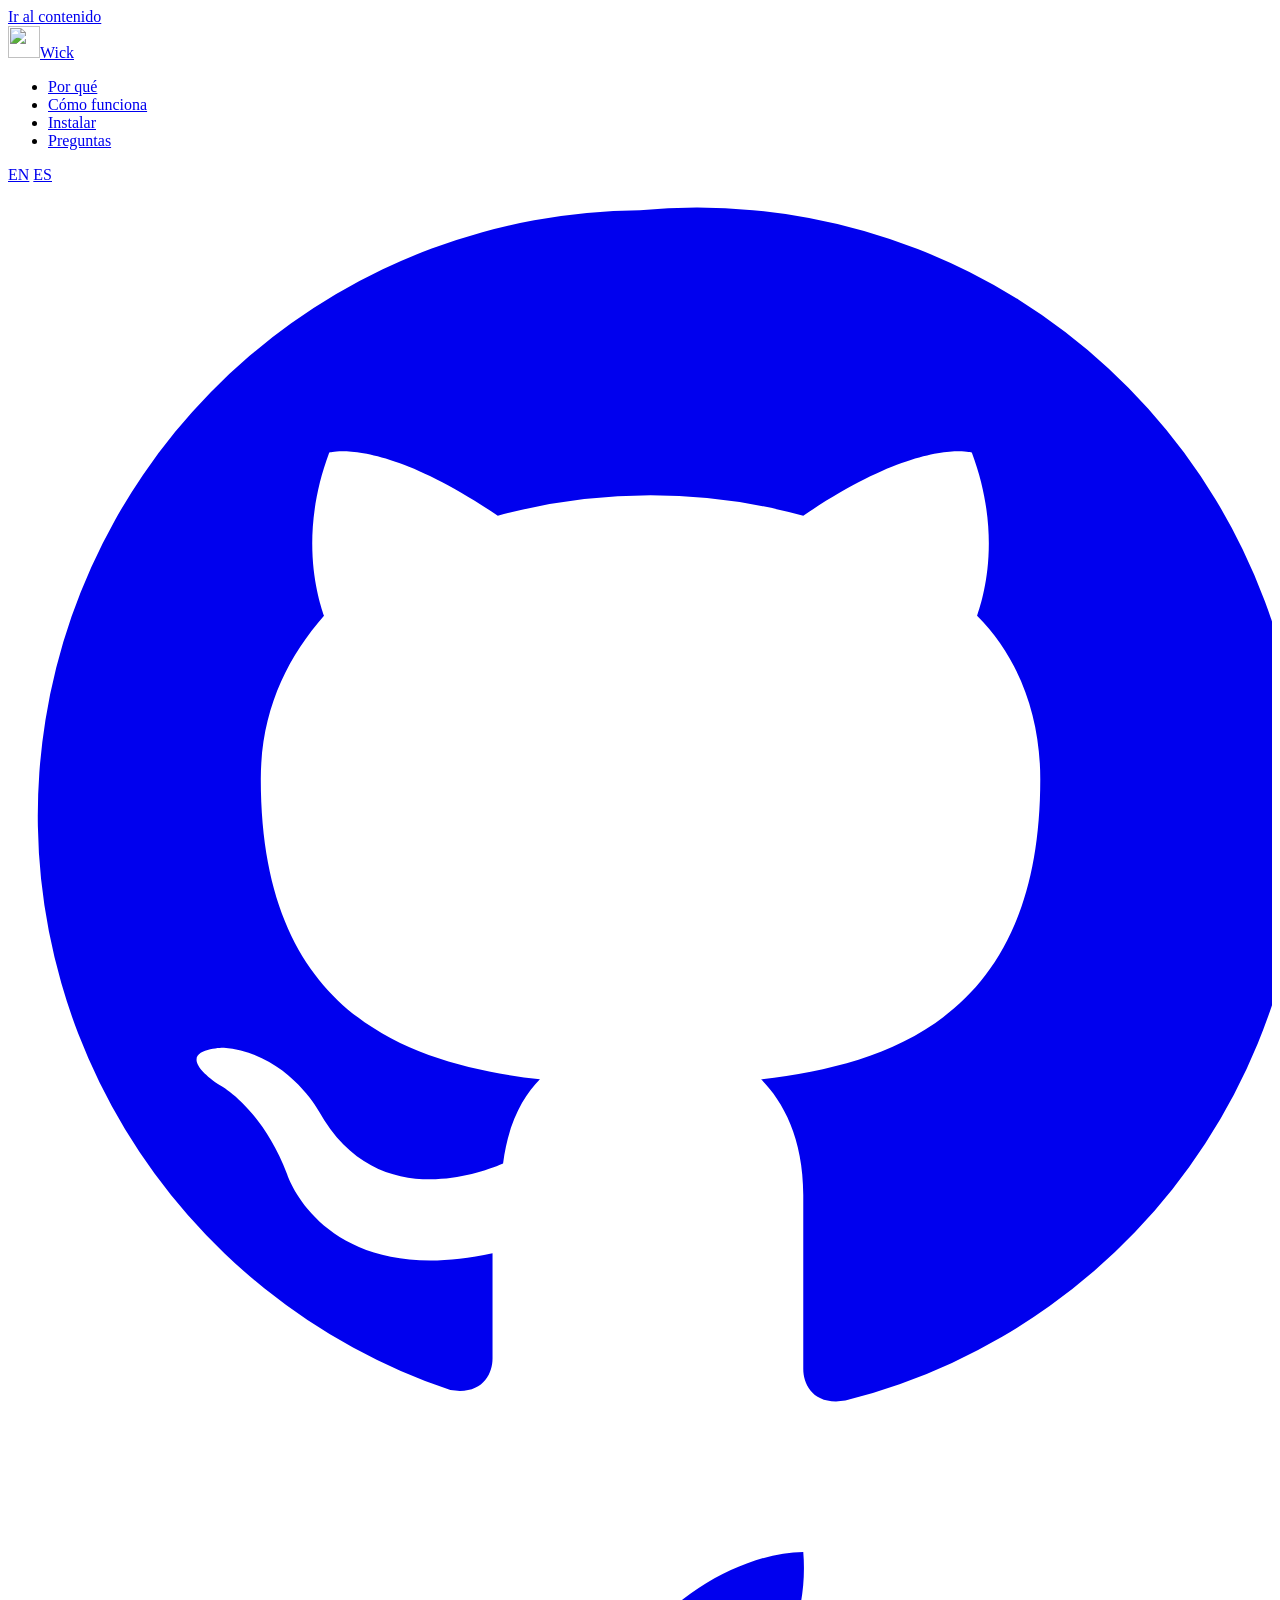
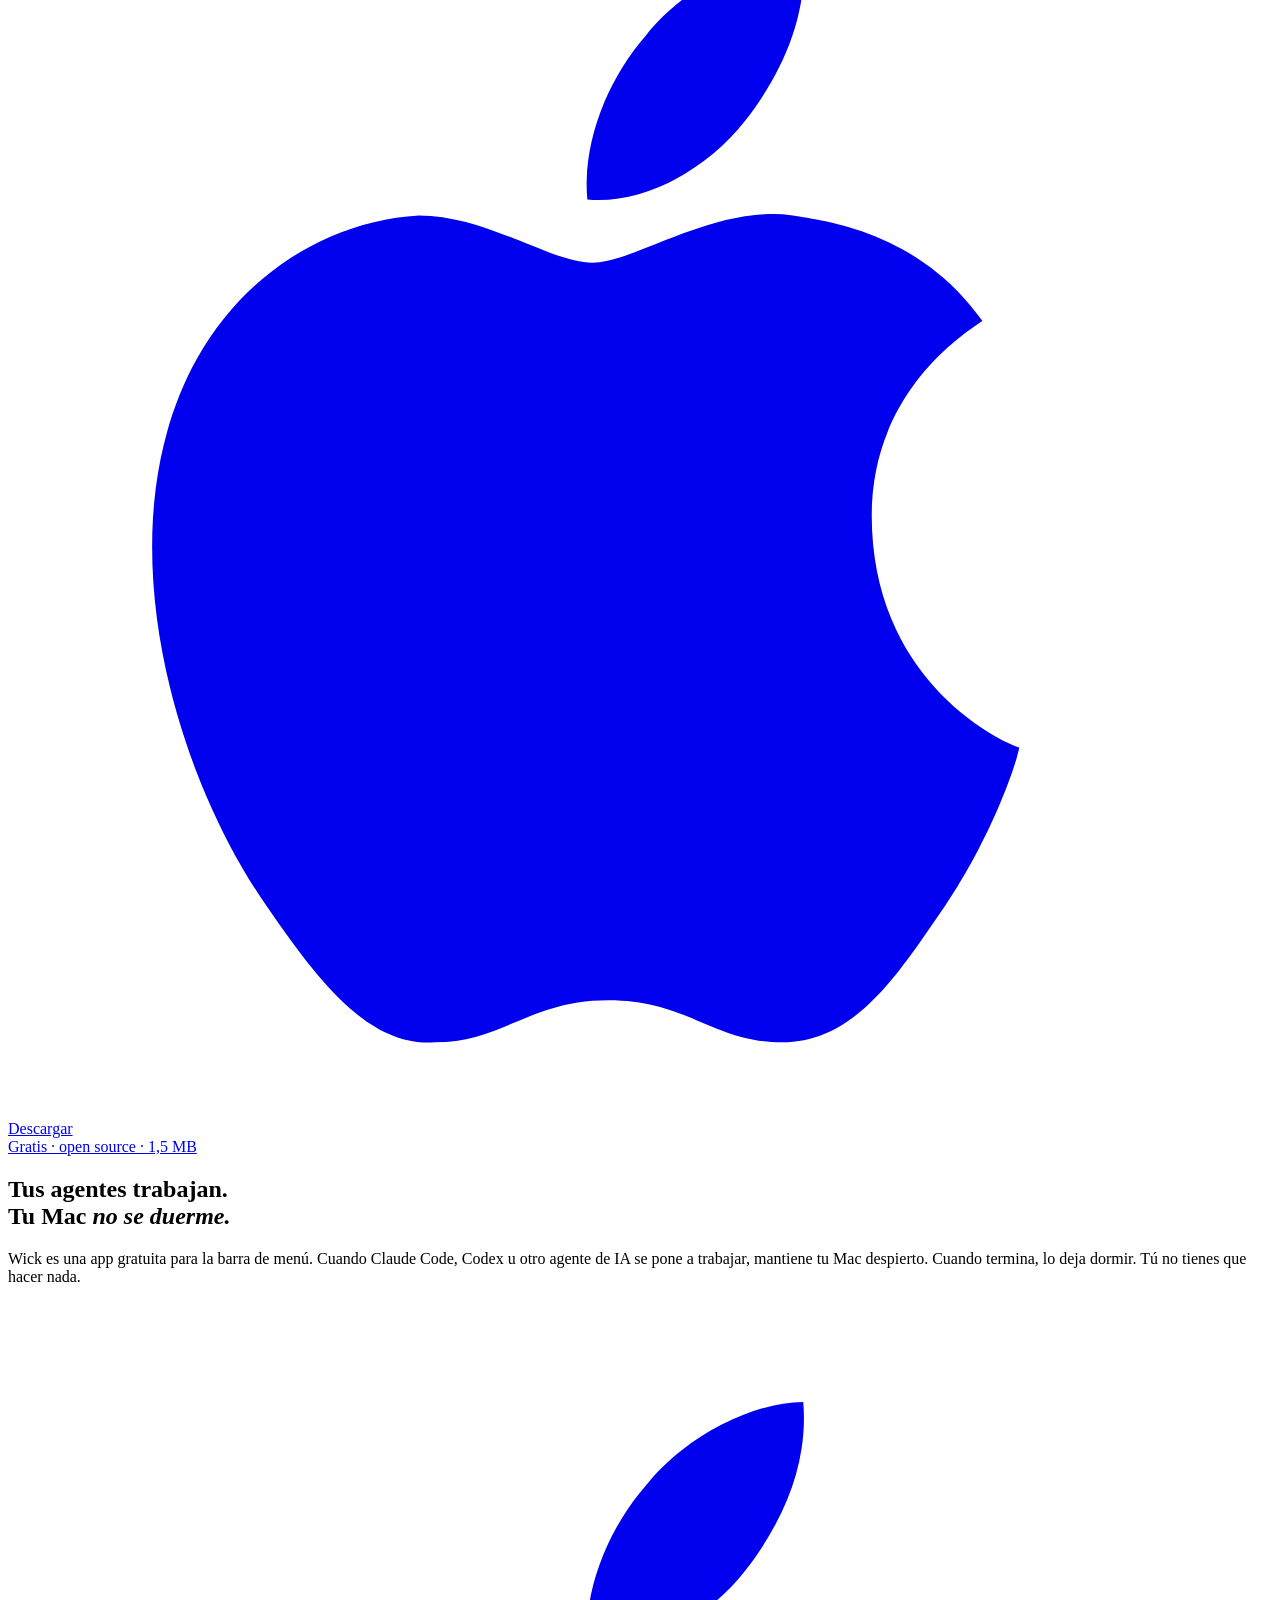
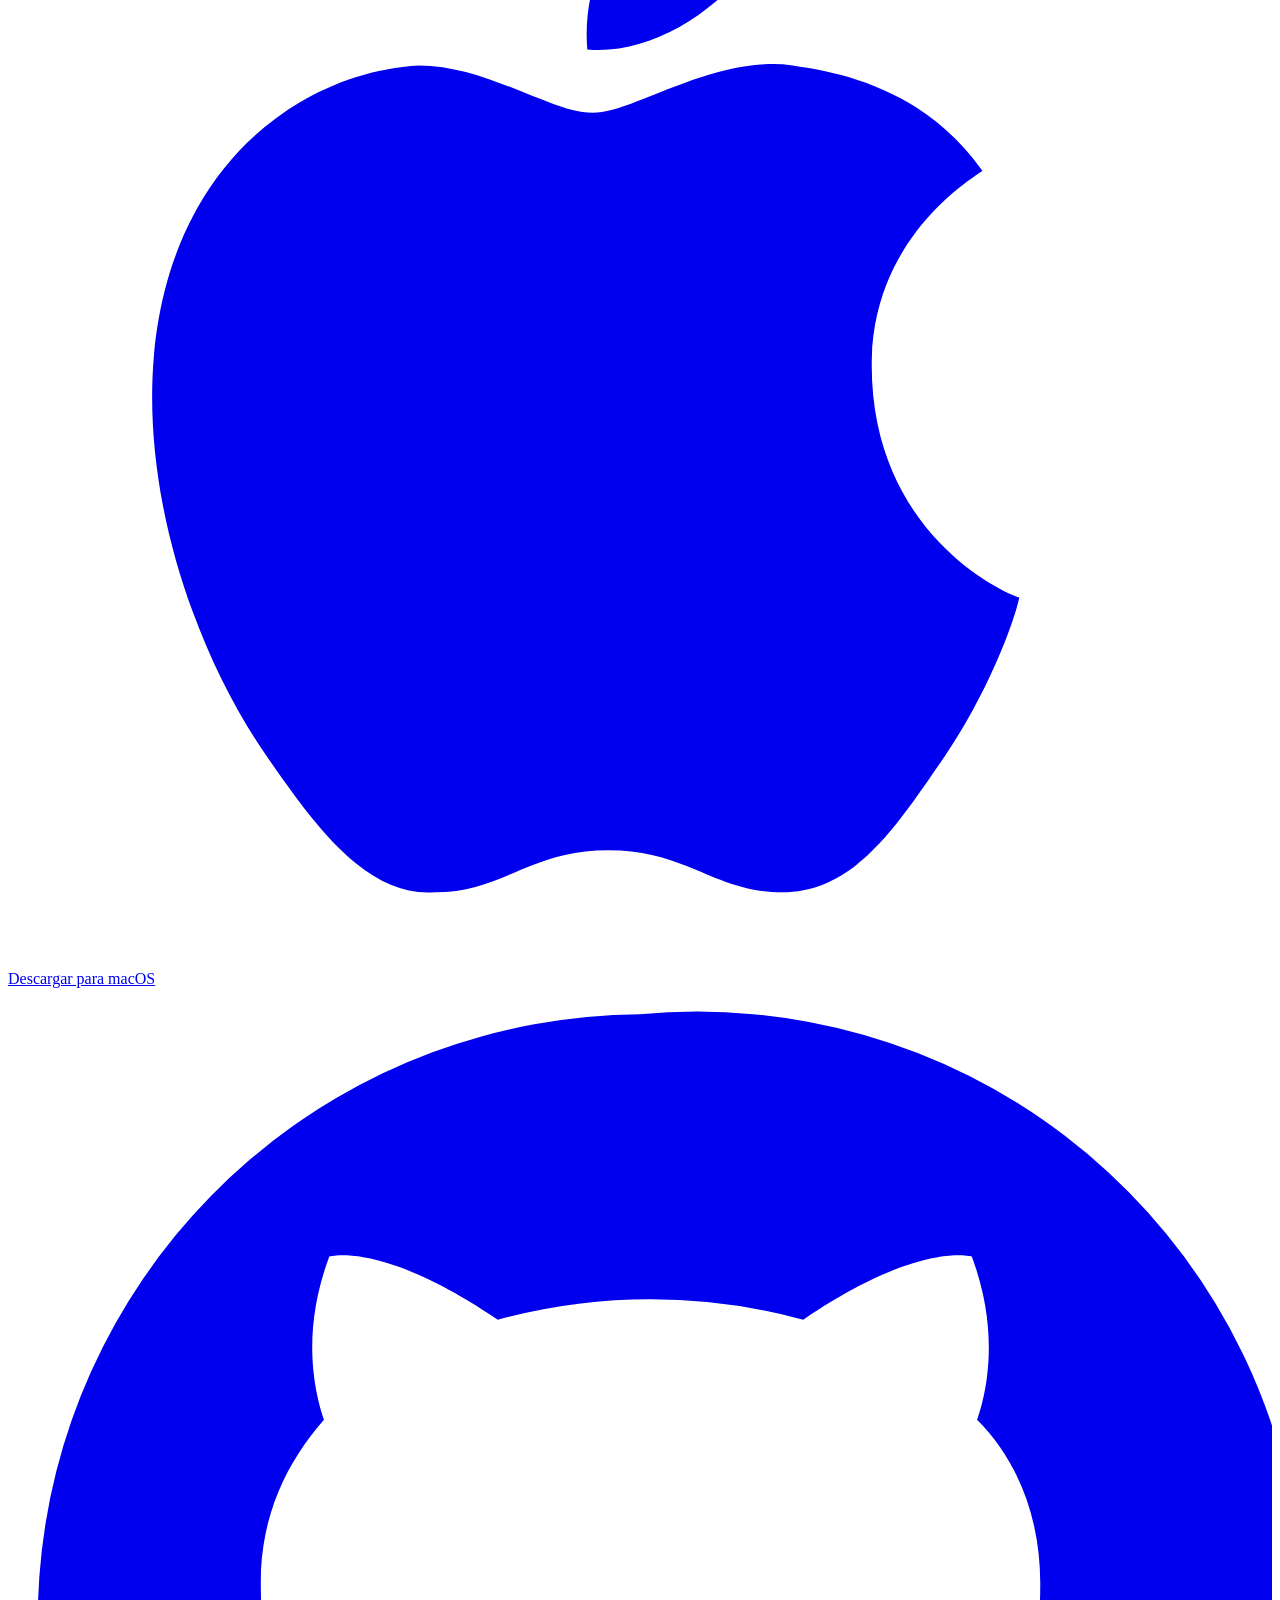
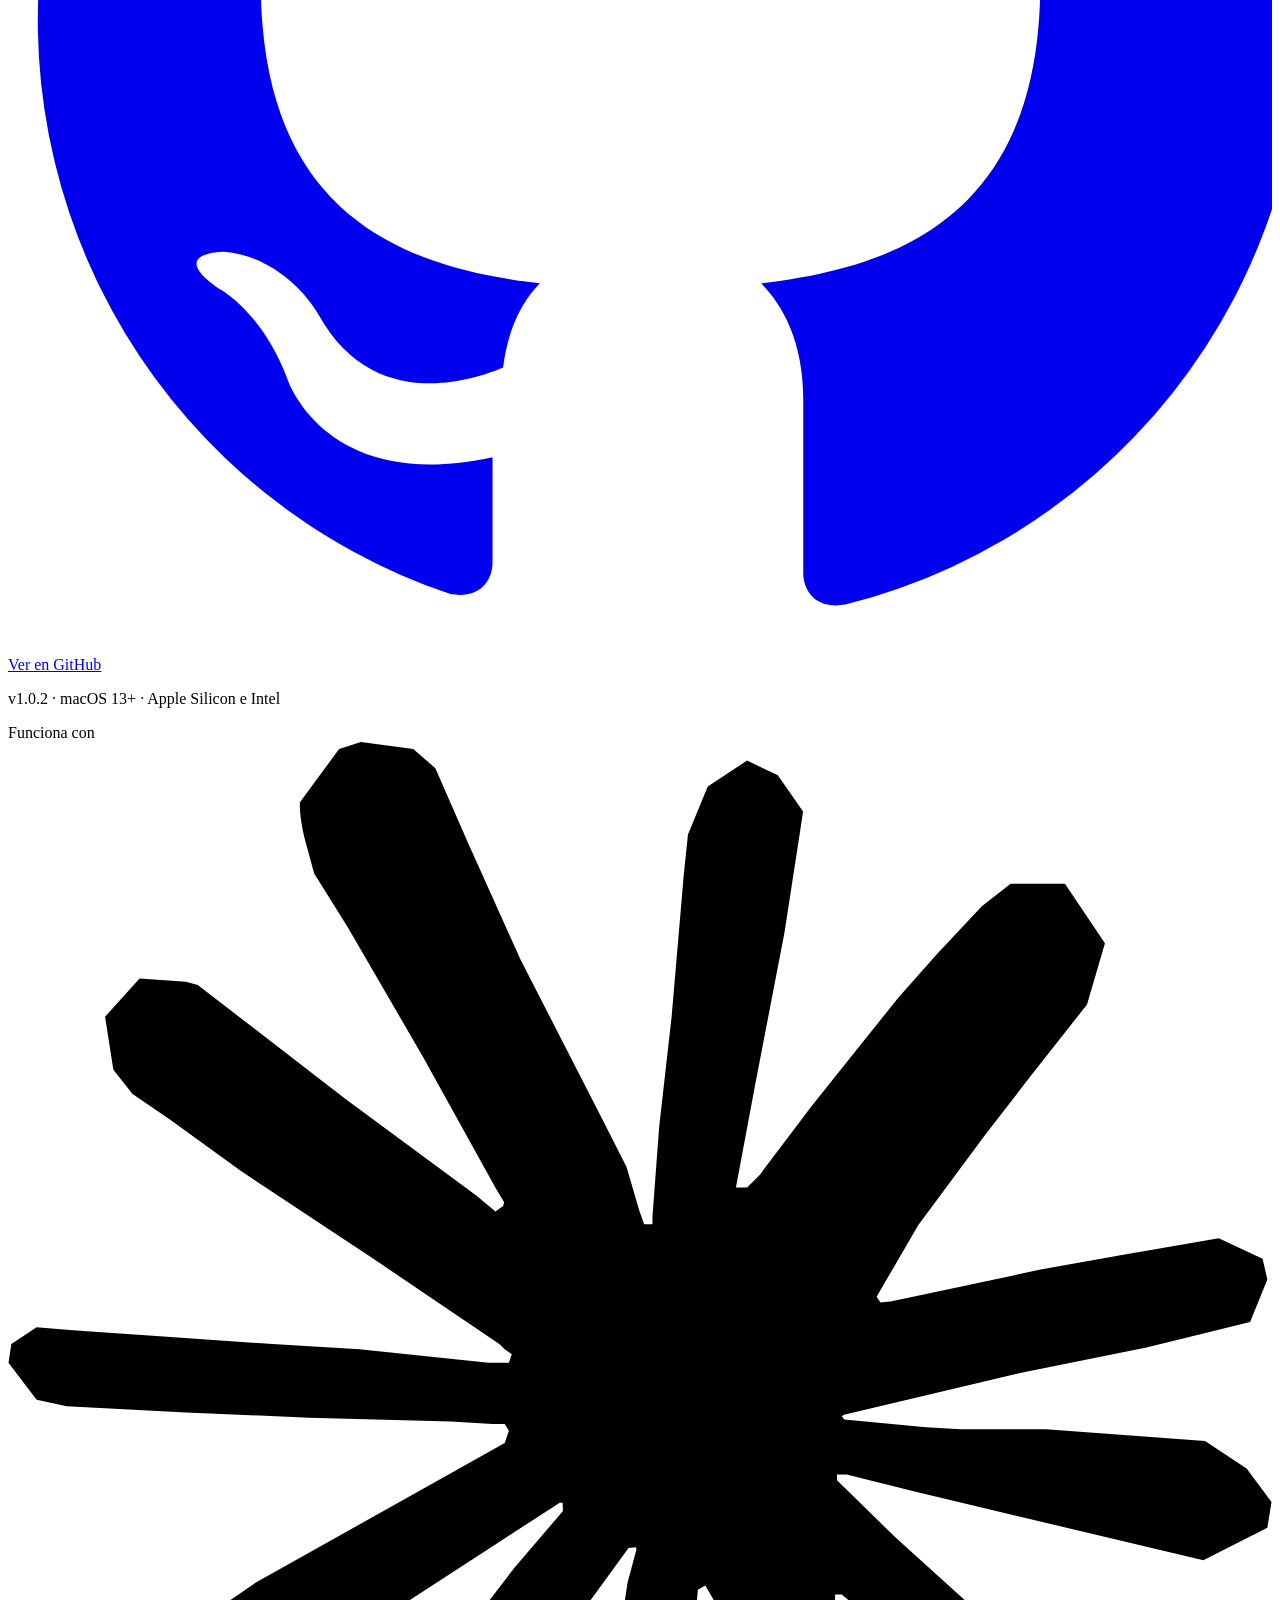
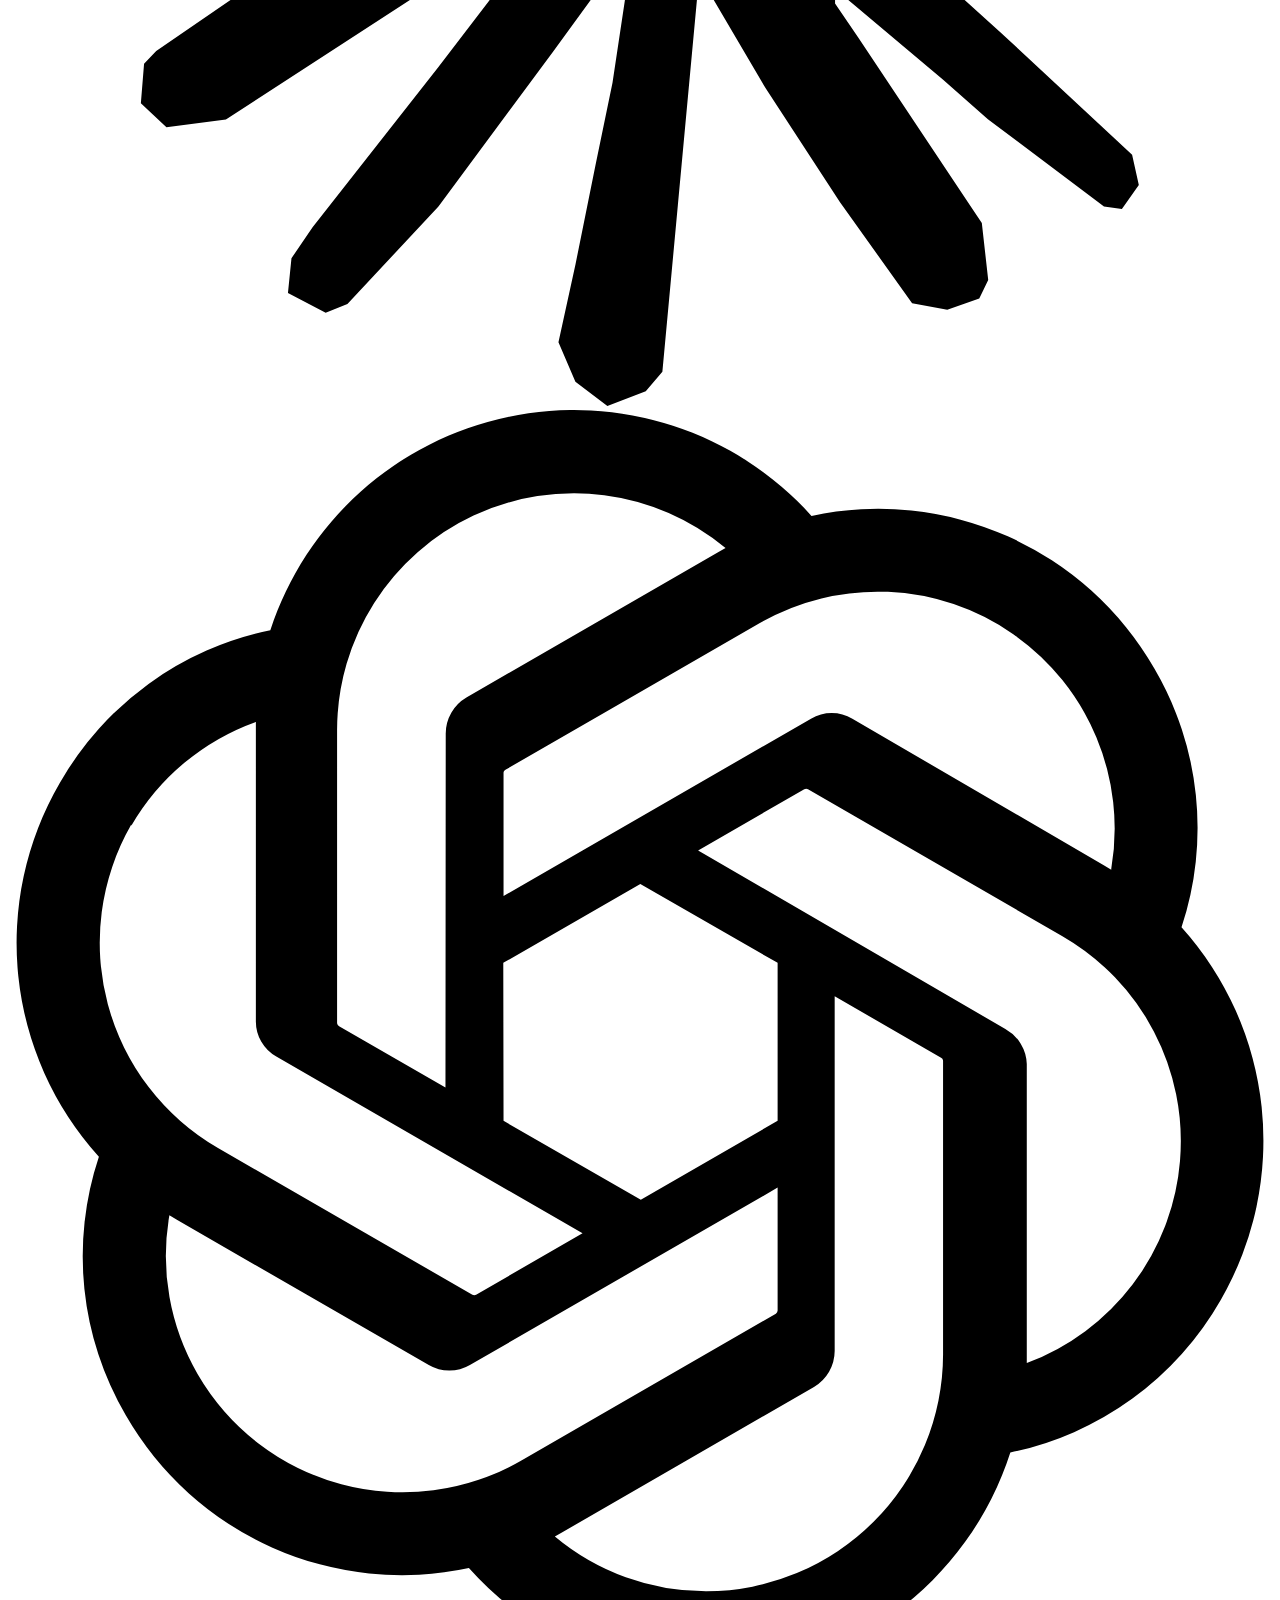
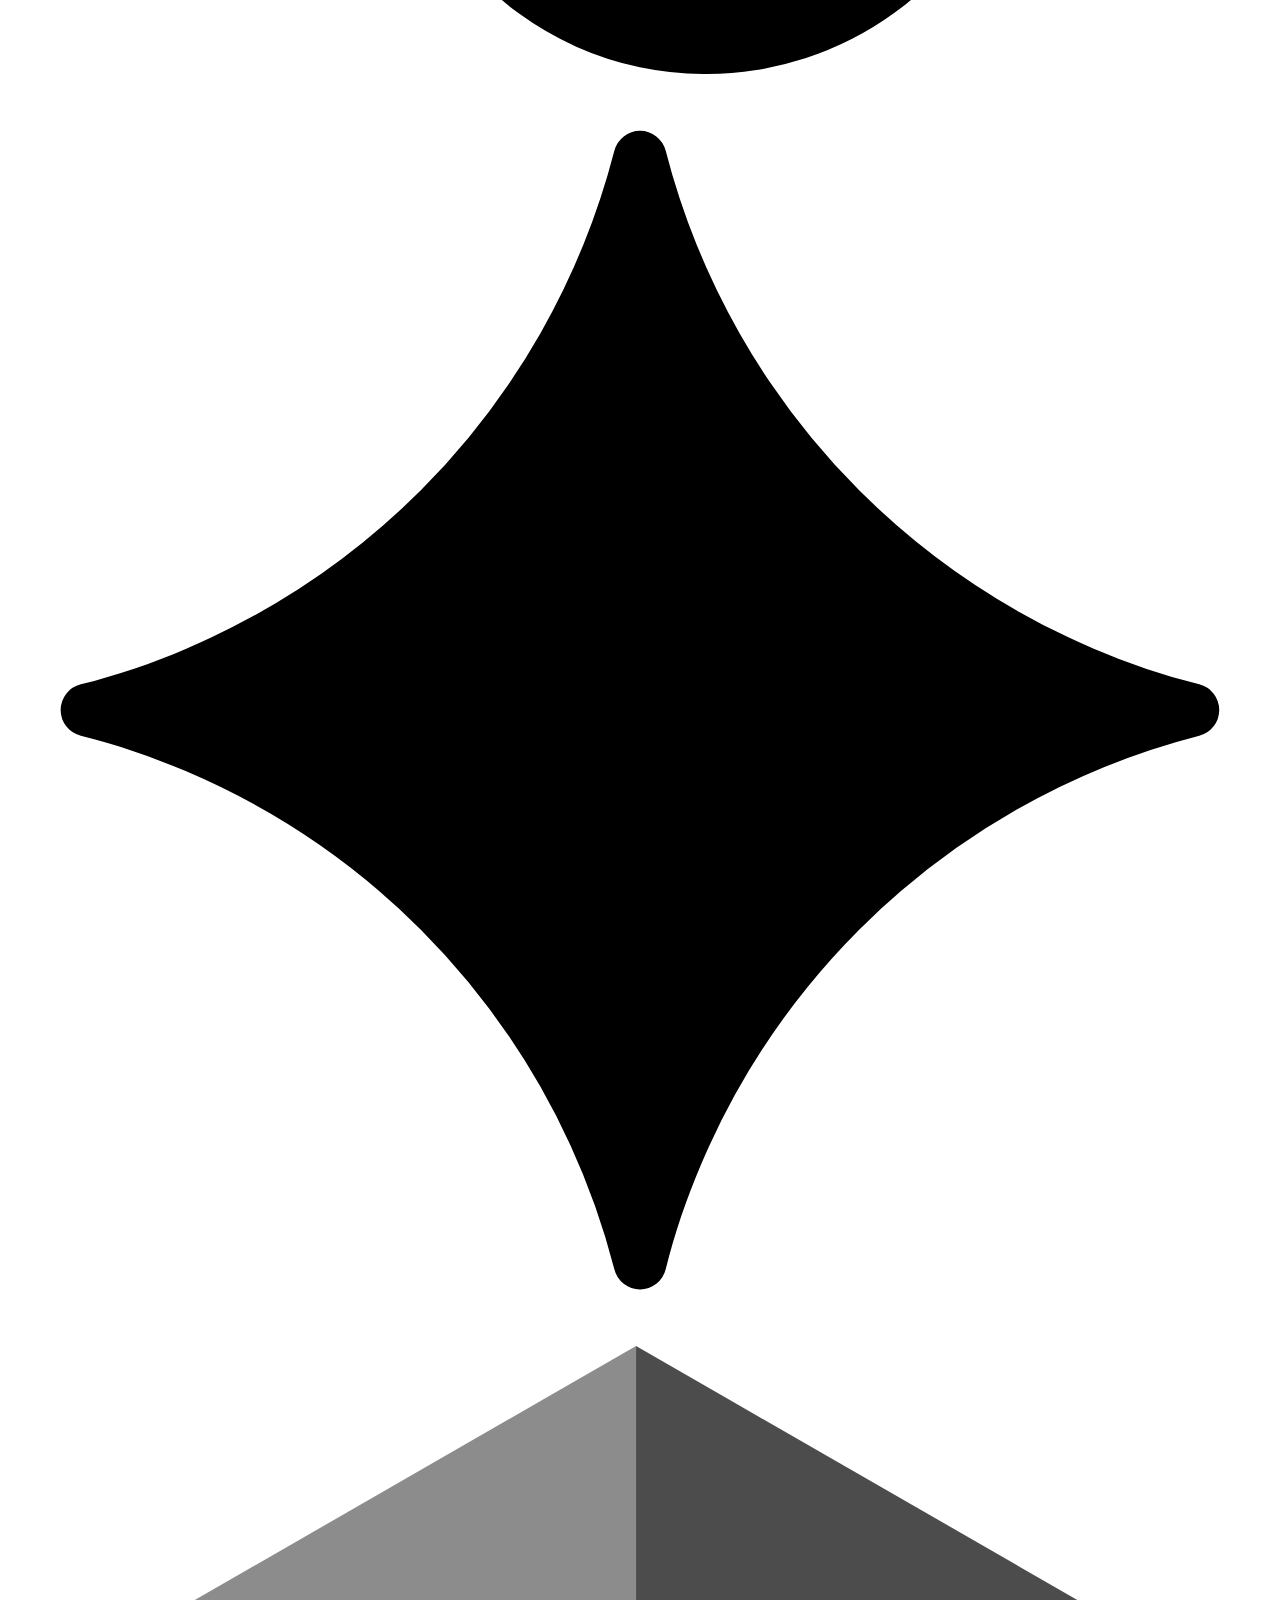
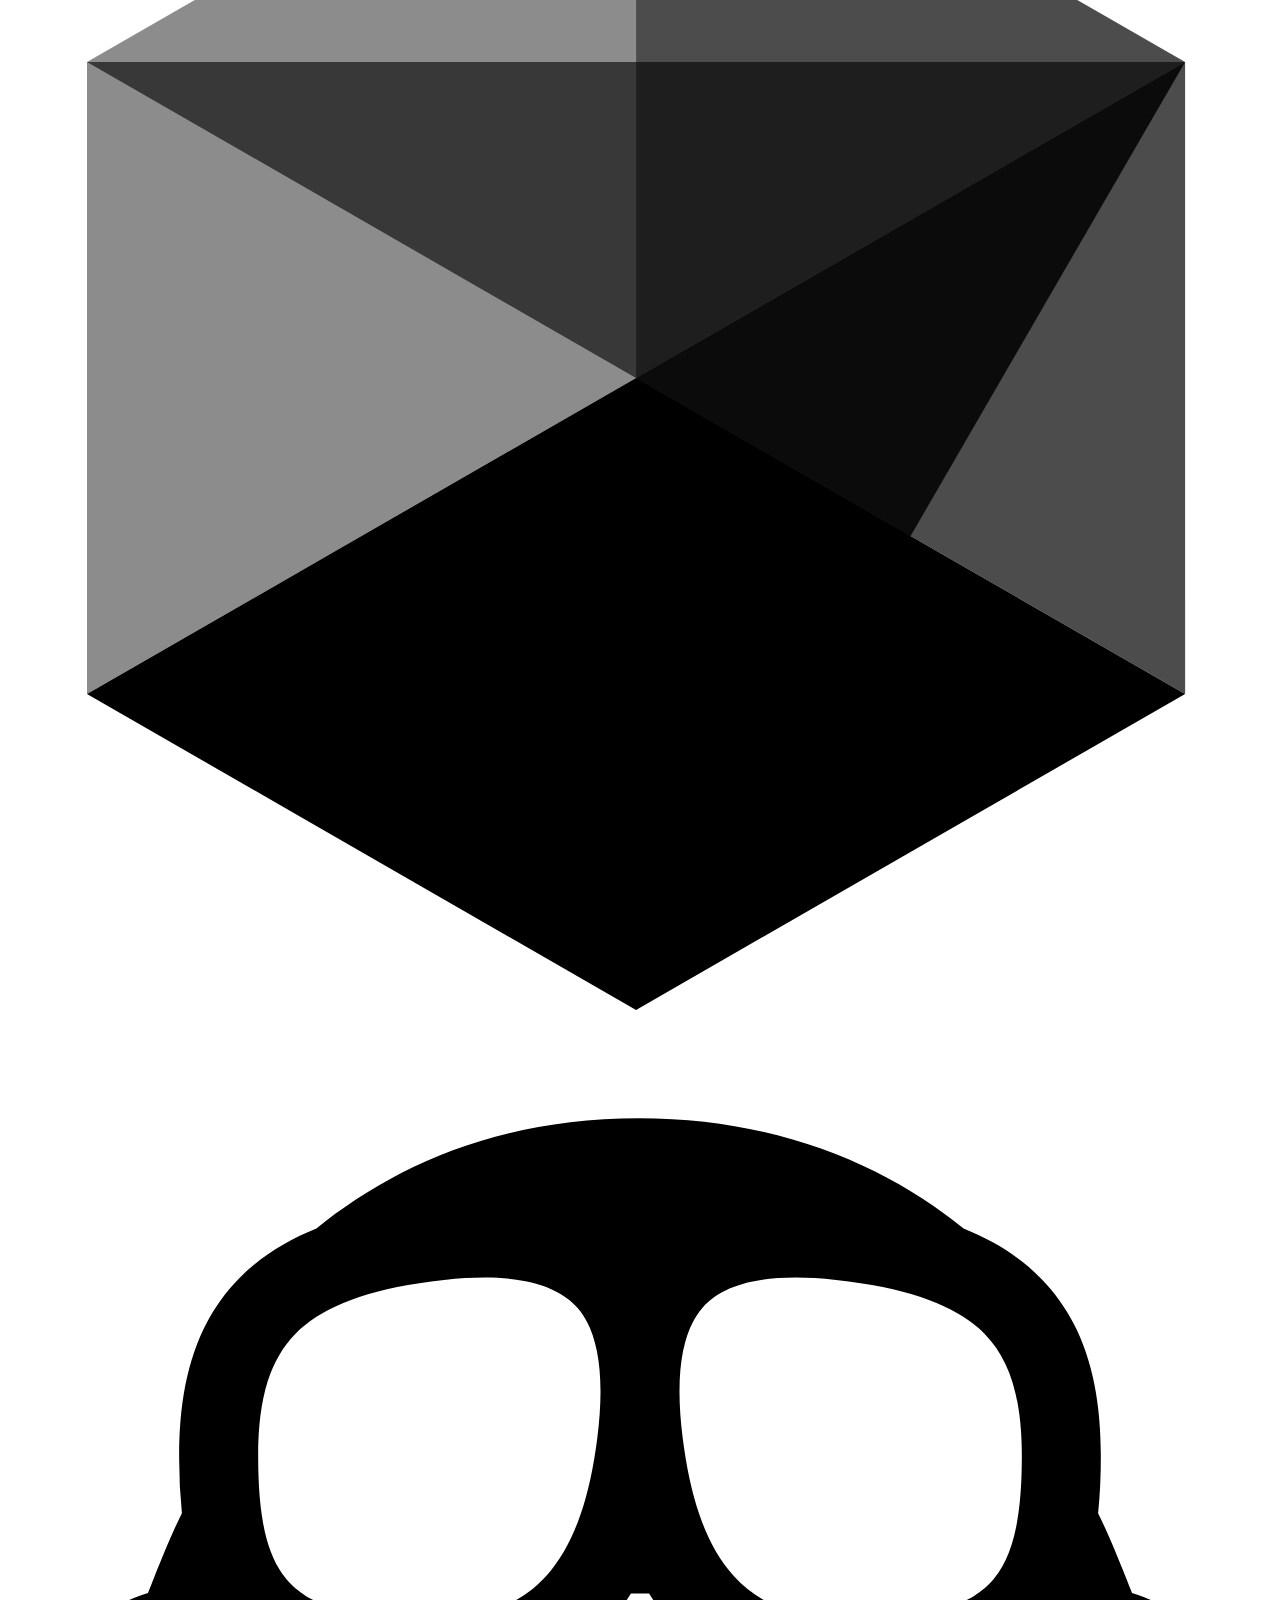
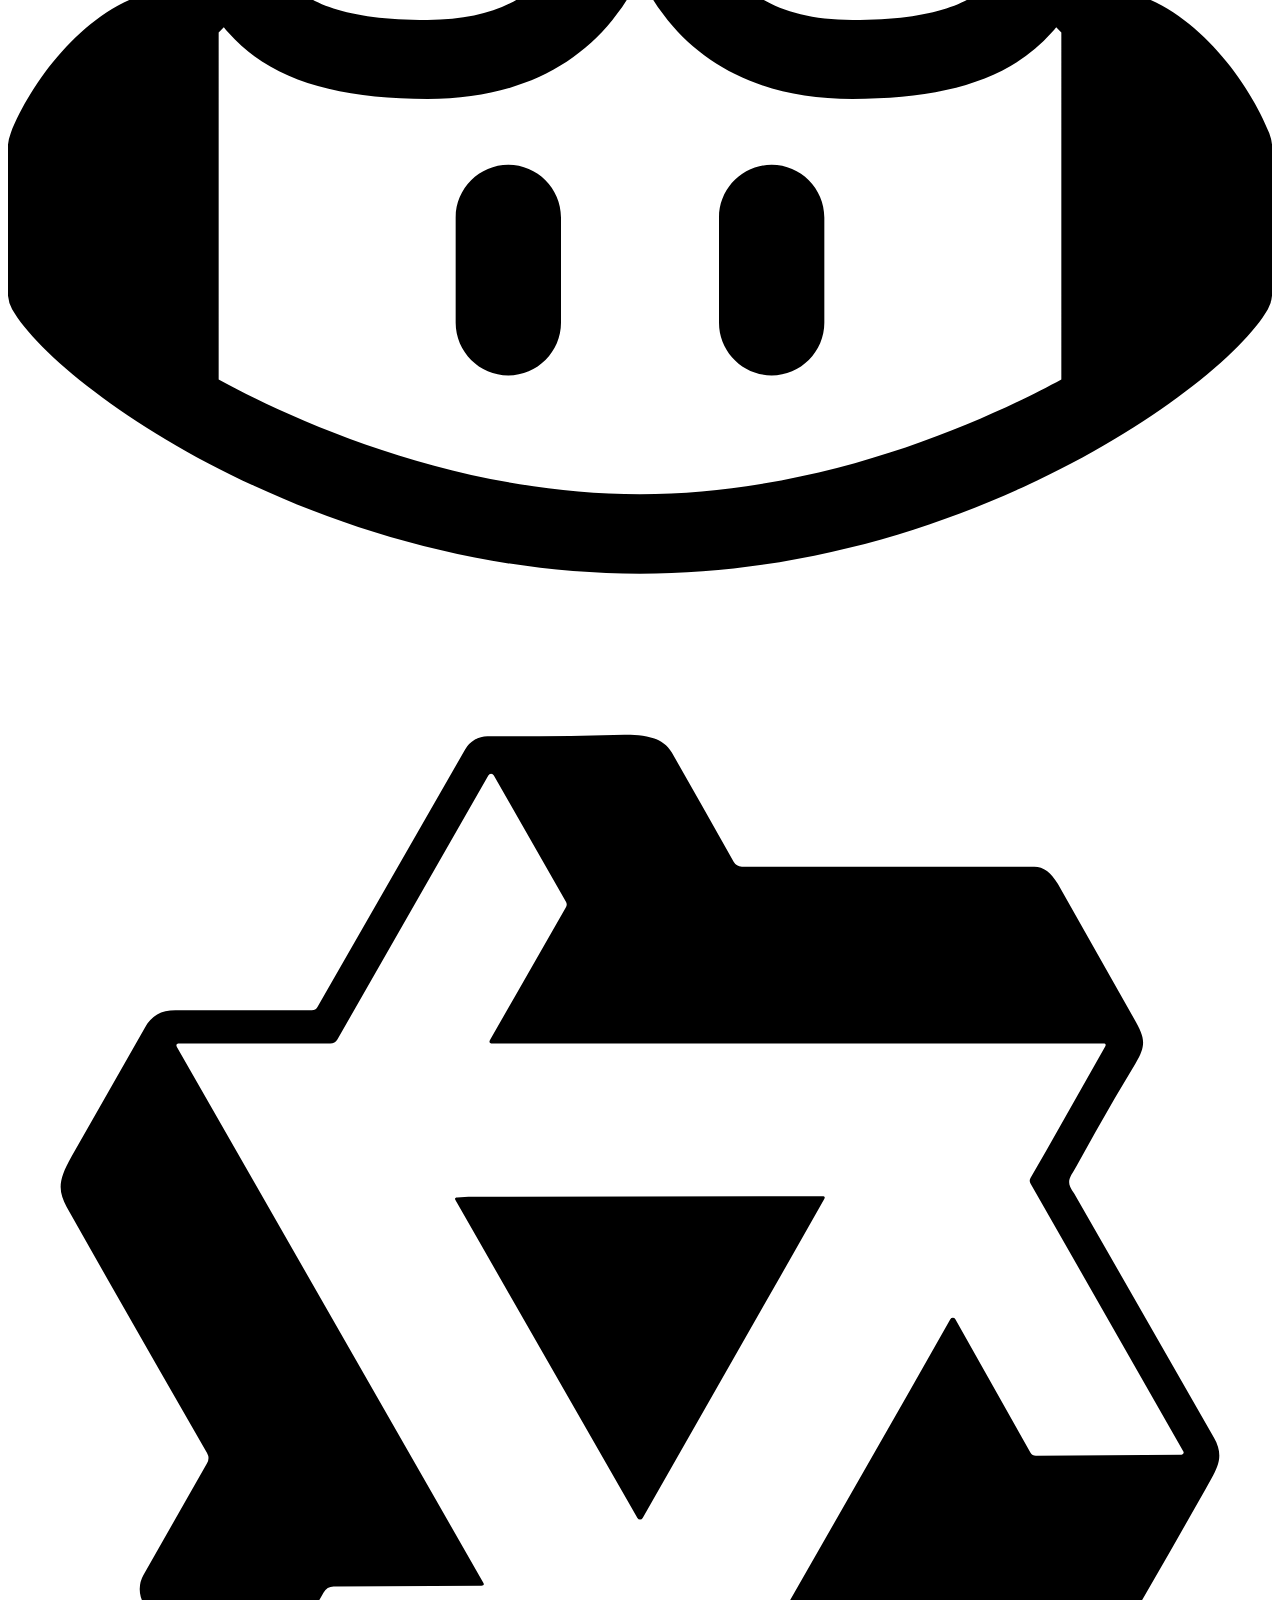
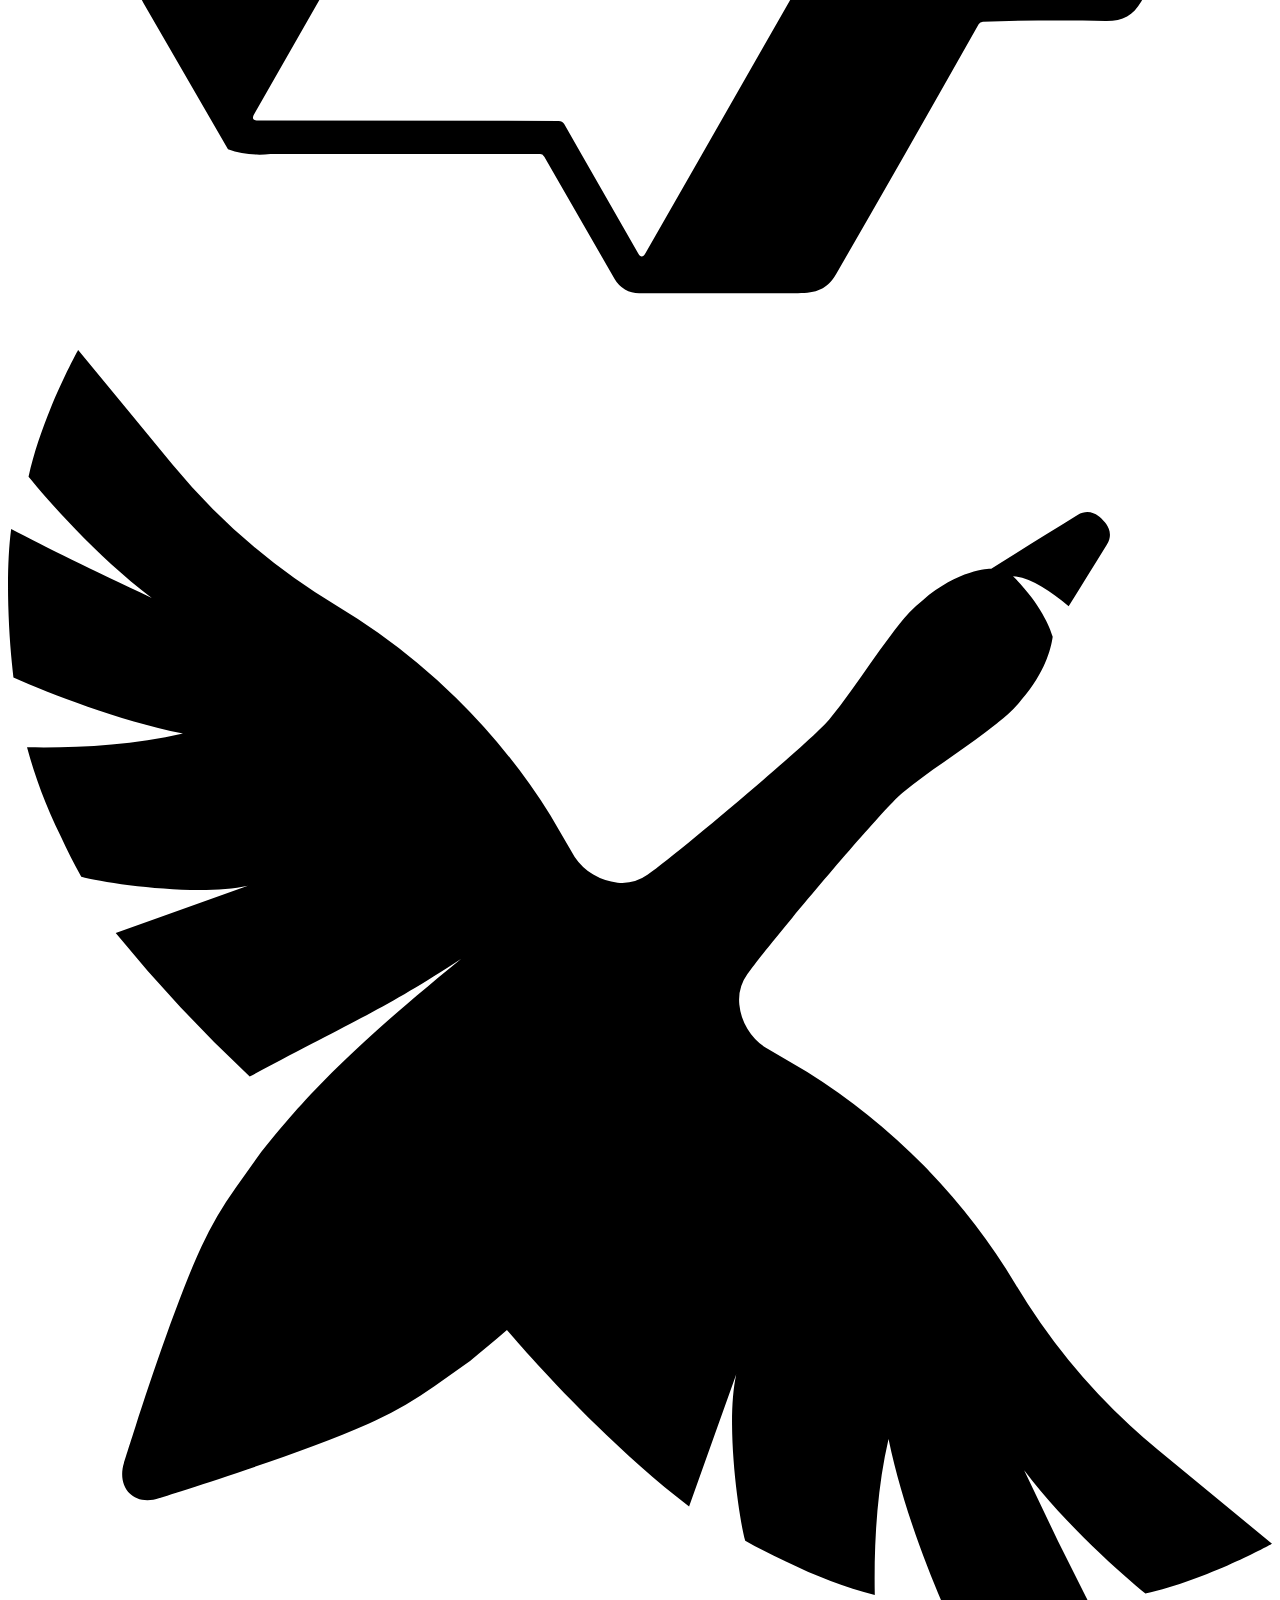
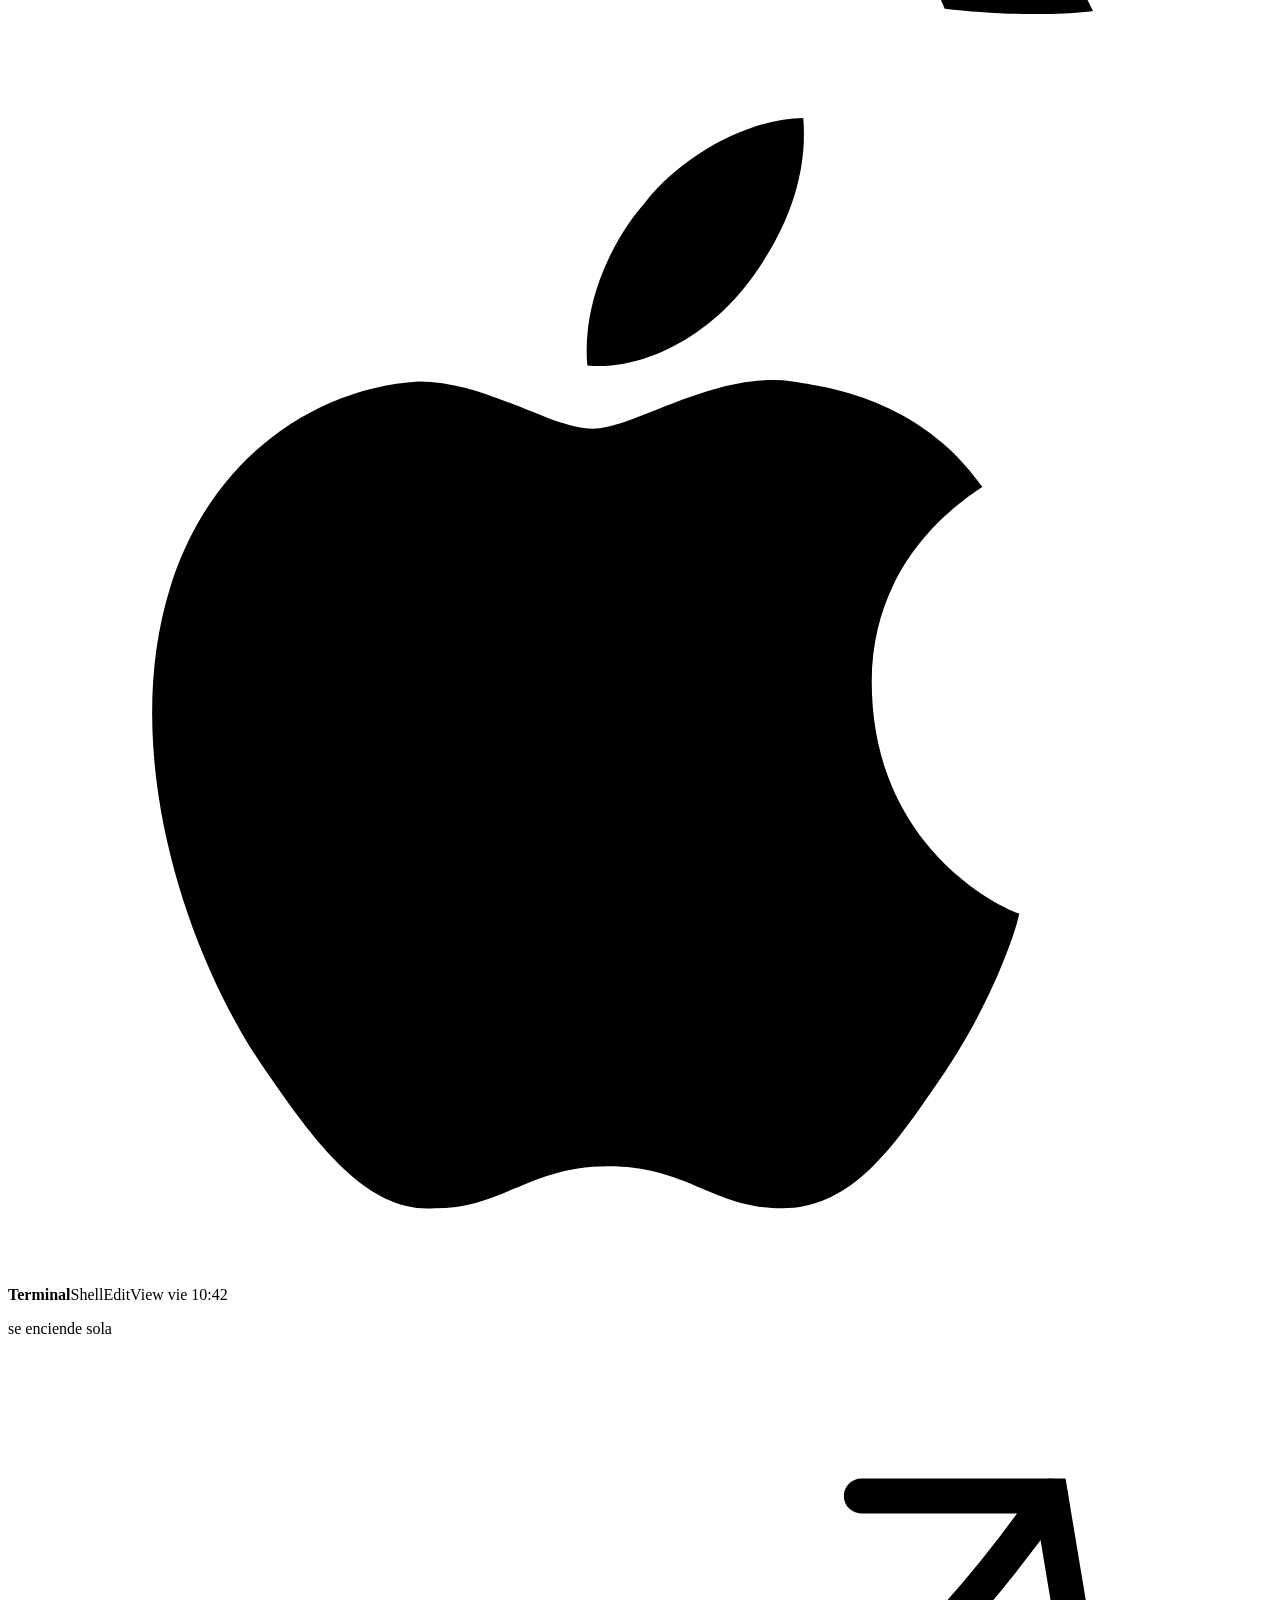
==== commit 59ccf8a2: "Wick 1.0.2: the real candle in the menu bar, clearer timer - Animated clay candle in the menu bar (p" ====
--- a/site/es/index.html
+++ b/site/es/index.html
@@ -17,7 +17,7 @@
 <link rel="preconnect" href="https://fonts.googleapis.com">
 <link rel="preconnect" href="https://fonts.gstatic.com" crossorigin>
 <link rel="stylesheet" href="https://fonts.googleapis.com/css2?family=Caveat:wght@500;600&amp;family=JetBrains+Mono:wght@400;500&amp;display=swap">
-<link rel="stylesheet" href="/assets/site.css?v=12">
+<link rel="stylesheet" href="/assets/site.css?v=15">
 <meta property="og:type" content="website">
 <meta property="og:site_name" content="Wick by Cometa Labs">
 <meta property="og:title" content="Wick · Tu Mac despierto mientras trabajan tus agentes de IA">
@@ -57,8 +57,8 @@
    "screenshot": "https://wick.cometalabs.io/og.png",
    "applicationCategory": "DeveloperApplication",
    "operatingSystem": "macOS 13+",
-   "softwareVersion": "1.0.1",
-   "fileSize": "1.4 MB",
+   "softwareVersion": "1.0.2",
+   "fileSize": "1.5 MB",
    "license": "https://opensource.org/licenses/MIT",
    "isAccessibleForFree": true,
    "downloadUrl": "https://github.com/CometaLabs/wick/releases/latest/download/Wick.zip",
@@ -193,14 +193,14 @@
 <main id="main">
   <section class="hero" aria-labelledby="title">
     <div class="wrap center">
-      <a class="pill" href="https://github.com/CometaLabs/wick/releases/latest"><span class="spark"></span>Gratis · open source · 1,4 MB</a>
+      <a class="pill" href="https://github.com/CometaLabs/wick/releases/latest"><span class="spark"></span>Gratis · open source · 1,5 MB</a>
       <h1 id="title">Tus agentes trabajan.<br>Tu Mac <em>no se duerme.</em></h1>
       <p class="lead">Wick es una app gratuita para la barra de menú. Cuando Claude Code, Codex u otro agente de IA se pone a trabajar, mantiene tu Mac despierto. Cuando termina, lo deja dormir. Tú no tienes que hacer nada.</p>
       <div class="actions">
         <a class="btn primary" href="https://github.com/CometaLabs/wick/releases/latest/download/Wick.zip"><svg viewBox="0 0 24 24" fill="currentColor" aria-hidden="true"><path d="M16.4 12.6c0-2.5 2-3.6 2.1-3.7-1.2-1.7-3-1.9-3.6-2-1.5-.2-3 .9-3.8.9s-2-.9-3.3-.9C6.1 7 4.5 8 3.6 9.6c-1.8 3.2-.5 7.8 1.3 10.4.9 1.3 1.9 2.7 3.2 2.6 1.3 0 1.8-.8 3.3-.8s2 .8 3.3.8c1.4 0 2.2-1.3 3.1-2.6 1-1.5 1.4-2.9 1.4-3-.1 0-2.8-1.1-2.8-4.4zM14 5.1c.7-.9 1.2-2 1.1-3.2-1 0-2.3.7-3 1.6-.7.8-1.2 2-1.1 3.1 1.1.1 2.3-.6 3-1.5z"/></svg>Descargar para macOS</a>
         <a class="btn ghost" href="https://github.com/CometaLabs/wick"><svg viewBox="0 0 24 24" fill="currentColor" aria-hidden="true"><path d="M12 .5a11.5 11.5 0 0 0-3.6 22.4c.6.1.8-.3.8-.6v-2c-3.2.7-3.9-1.5-3.9-1.5-.5-1.3-1.3-1.7-1.3-1.7-1-.7.1-.7.1-.7 1.2.1 1.8 1.2 1.8 1.2 1 1.8 2.8 1.3 3.5 1 .1-.8.4-1.3.7-1.6-2.6-.3-5.3-1.3-5.3-5.7 0-1.3.5-2.3 1.2-3.1-.1-.3-.5-1.5.1-3.1 0 0 1-.3 3.2 1.2a11 11 0 0 1 5.8 0c2.2-1.5 3.2-1.2 3.2-1.2.6 1.6.2 2.8.1 3.1.8.8 1.2 1.9 1.2 3.1 0 4.4-2.7 5.4-5.3 5.7.4.4.8 1.1.8 2.2v3.3c0 .3.2.7.8.6A11.5 11.5 0 0 0 12 .5z"/></svg>Ver en GitHub</a>
       </div>
-      <p class="mono">v1.0.1 · macOS 13+ · Apple Silicon e Intel</p>
+      <p class="mono">v1.0.2 · macOS 13+ · Apple Silicon e Intel</p>
       <div class="hero-logos"><span>Funciona con</span><span class="hl" title="Claude Code"><svg viewBox="0 0 24 24" fill="currentColor" aria-hidden="true"><path d="m4.7144 15.9555 4.7174-2.6471.079-.2307-.079-.1275h-.2307l-.7893-.0486-2.6956-.0729-2.3375-.0971-2.2646-.1214-.5707-.1215-.5343-.7042.0546-.3522.4797-.3218.686.0608 1.5179.1032 2.2767.1578 1.6514.0972 2.4468.255h.3886l.0546-.1579-.1336-.0971-.1032-.0972L6.973 9.8356l-2.55-1.6879-1.3356-.9714-.7225-.4918-.3643-.4614-.1578-1.0078.6557-.7225.8803.0607.2246.0607.8925.686 1.9064 1.4754 2.4893 1.8336.3643.3035.1457-.1032.0182-.0728-.164-.2733-1.3539-2.4467-1.445-2.4893-.6435-1.032-.17-.6194c-.0607-.255-.1032-.4674-.1032-.7285L6.287.1335 6.6997 0l.9957.1336.419.3642.6192 1.4147 1.0018 2.2282 1.5543 3.0296.4553.8985.2429.8318.091.255h.1579v-.1457l.1275-1.706.2368-2.0947.2307-2.6957.0789-.7589.3764-.9107.7468-.4918.5828.2793.4797.686-.0668.4433-.2853 1.8517-.5586 2.9021-.3643 1.9429h.2125l.2429-.2429.9835-1.3053 1.6514-2.0643.7286-.8196.85-.9046.5464-.4311h1.0321l.759 1.1293-.34 1.1657-1.0625 1.3478-.8804 1.1414-1.2628 1.7-.7893 1.36.0729.1093.1882-.0183 2.8535-.607 1.5421-.2794 1.8396-.3157.8318.3886.091.3946-.3278.8075-1.967.4857-2.3072.4614-3.4364.8136-.0425.0304.0486.0607 1.5482.1457.6618.0364h1.621l3.0175.2247.7892.522.4736.6376-.079.4857-1.2142.6193-1.6393-.3886-3.825-.9107-1.3113-.3279h-.1822v.1093l1.0929 1.0686 2.0035 1.8092 2.5075 2.3314.1275.5768-.3218.4554-.34-.0486-2.2039-1.6575-.85-.7468-1.9246-1.621h-.1275v.17l.4432.6496 2.3436 3.5214.1214 1.0807-.17.3521-.6071.2125-.6679-.1214-1.3721-1.9246L14.38 17.959l-1.1414-1.9428-.1397.079-.674 7.2552-.3156.3703-.7286.2793-.6071-.4614-.3218-.7468.3218-1.4753.3886-1.9246.3157-1.53.2853-1.9004.17-.6314-.0121-.0425-.1397.0182-1.4328 1.9672-2.1796 2.9446-1.7243 1.8456-.4128.164-.7164-.3704.0667-.6618.4008-.5889 2.386-3.0357 1.4389-1.882.929-1.0868-.0062-.1579h-.0546l-6.3385 4.1164-1.1293.1457-.4857-.4554.0608-.7467.2307-.2429 1.9064-1.3114Z"/></svg></span><span class="hl" title="Codex"><svg viewBox="0 0 24 24" fill="currentColor" aria-hidden="true"><path d="M22.2819 9.8211a5.9847 5.9847 0 0 0-.5157-4.9108 6.0462 6.0462 0 0 0-6.5098-2.9A6.0651 6.0651 0 0 0 4.9807 4.1818a5.9847 5.9847 0 0 0-3.9977 2.9 6.0462 6.0462 0 0 0 .7427 7.0966 5.98 5.98 0 0 0 .511 4.9107 6.051 6.051 0 0 0 6.5146 2.9001A5.9847 5.9847 0 0 0 13.2599 24a6.0557 6.0557 0 0 0 5.7718-4.2058 5.9894 5.9894 0 0 0 3.9977-2.9001 6.0557 6.0557 0 0 0-.7475-7.0729zm-9.022 12.6081a4.4755 4.4755 0 0 1-2.8764-1.0408l.1419-.0804 4.7783-2.7582a.7948.7948 0 0 0 .3927-.6813v-6.7369l2.02 1.1686a.071.071 0 0 1 .038.052v5.5826a4.504 4.504 0 0 1-4.4945 4.4944zm-9.6607-4.1254a4.4708 4.4708 0 0 1-.5346-3.0137l.142.0852 4.783 2.7582a.7712.7712 0 0 0 .7806 0l5.8428-3.3685v2.3324a.0804.0804 0 0 1-.0332.0615L9.74 19.9502a4.4992 4.4992 0 0 1-6.1408-1.6464zM2.3408 7.8956a4.485 4.485 0 0 1 2.3655-1.9728V11.6a.7664.7664 0 0 0 .3879.6765l5.8144 3.3543-2.0201 1.1685a.0757.0757 0 0 1-.071 0l-4.8303-2.7865A4.504 4.504 0 0 1 2.3408 7.872zm16.5963 3.8558L13.1038 8.364 15.1192 7.2a.0757.0757 0 0 1 .071 0l4.8303 2.7913a4.4944 4.4944 0 0 1-.6765 8.1042v-5.6772a.79.79 0 0 0-.407-.667zm2.0107-3.0231l-.142-.0852-4.7735-2.7818a.7759.7759 0 0 0-.7854 0L9.409 9.2297V6.8974a.0662.0662 0 0 1 .0284-.0615l4.8303-2.7866a4.4992 4.4992 0 0 1 6.6802 4.66zM8.3065 12.863l-2.02-1.1638a.0804.0804 0 0 1-.038-.0567V6.0742a4.4992 4.4992 0 0 1 7.3757-3.4537l-.142.0805L8.704 5.459a.7948.7948 0 0 0-.3927.6813zm1.0976-2.3654l2.602-1.4998 2.6069 1.4998v2.9994l-2.5974 1.4997-2.6067-1.4997Z"/></svg></span><span class="hl" title="Gemini CLI"><svg viewBox="0 0 24 24" fill="currentColor" fill-rule="evenodd" aria-hidden="true"><path d="M20.616 10.835a14.147 14.147 0 01-4.45-3.001 14.111 14.111 0 01-3.678-6.452.503.503 0 00-.975 0 14.134 14.134 0 01-3.679 6.452 14.155 14.155 0 01-4.45 3.001c-.65.28-1.318.505-2.002.678a.502.502 0 000 .975c.684.172 1.35.397 2.002.677a14.147 14.147 0 014.45 3.001 14.112 14.112 0 013.679 6.453.502.502 0 00.975 0c.172-.685.397-1.351.677-2.003a14.145 14.145 0 013.001-4.45 14.113 14.113 0 016.453-3.678.503.503 0 000-.975 13.245 13.245 0 01-2.003-.678z"/></svg></span><span class="hl" title="Cursor Agent"><svg viewBox="0 0 24 24" fill="currentColor" aria-hidden="true"><path fill-opacity="1" d="M11.925 24l10.425-6-10.425-6L1.5 18l10.425 6z"/><path fill-opacity=".7" d="M22.35 18V6L11.925 0v12l10.425 6z"/><path fill-opacity=".45" d="M11.925 0L1.5 6v12l10.425-6V0z"/><path fill-opacity=".85" d="M22.35 6L11.925 24V12L22.35 6z"/><path fill-opacity=".6" d="M22.35 6l-10.425 6L1.5 6h20.85z"/></svg></span><span class="hl" title="Copilot CLI"><svg viewBox="0 0 24 24" fill="currentColor" aria-hidden="true"><path d="M23.922 16.997C23.061 18.492 18.063 22.02 12 22.02 5.937 22.02.939 18.492.078 16.997A.641.641 0 0 1 0 16.741v-2.869a.883.883 0 0 1 .053-.22c.372-.935 1.347-2.292 2.605-2.656.167-.429.414-1.055.644-1.517a10.098 10.098 0 0 1-.052-1.086c0-1.331.282-2.499 1.132-3.368.397-.406.89-.717 1.474-.952C7.255 2.937 9.248 1.98 11.978 1.98c2.731 0 4.767.957 6.166 2.093.584.235 1.077.546 1.474.952.85.869 1.132 2.037 1.132 3.368 0 .368-.014.733-.052 1.086.23.462.477 1.088.644 1.517 1.258.364 2.233 1.721 2.605 2.656a.841.841 0 0 1 .053.22v2.869a.641.641 0 0 1-.078.256Zm-11.75-5.992h-.344a4.359 4.359 0 0 1-.355.508c-.77.947-1.918 1.492-3.508 1.492-1.725 0-2.989-.359-3.782-1.259a2.137 2.137 0 0 1-.085-.104L4 11.746v6.585c1.435.779 4.514 2.179 8 2.179 3.486 0 6.565-1.4 8-2.179v-6.585l-.098-.104s-.033.045-.085.104c-.793.9-2.057 1.259-3.782 1.259-1.59 0-2.738-.545-3.508-1.492a4.359 4.359 0 0 1-.355-.508Zm2.328 3.25c.549 0 1 .451 1 1v2c0 .549-.451 1-1 1-.549 0-1-.451-1-1v-2c0-.549.451-1 1-1Zm-5 0c.549 0 1 .451 1 1v2c0 .549-.451 1-1 1-.549 0-1-.451-1-1v-2c0-.549.451-1 1-1Zm3.313-6.185c.136 1.057.403 1.913.878 2.497.442.544 1.134.938 2.344.938 1.573 0 2.292-.337 2.657-.751.384-.435.558-1.15.558-2.361 0-1.14-.243-1.847-.705-2.319-.477-.488-1.319-.862-2.824-1.025-1.487-.161-2.192.138-2.533.529-.269.307-.437.808-.438 1.578v.021c0 .265.021.562.063.893Zm-1.626 0c.042-.331.063-.628.063-.894v-.02c-.001-.77-.169-1.271-.438-1.578-.341-.391-1.046-.69-2.533-.529-1.505.163-2.347.537-2.824 1.025-.462.472-.705 1.179-.705 2.319 0 1.211.175 1.926.558 2.361.365.414 1.084.751 2.657.751 1.21 0 1.902-.394 2.344-.938.475-.584.742-1.44.878-2.497Z"/></svg></span><span class="hl" title="Qwen Code"><svg viewBox="0 0 24 24" fill="currentColor" fill-rule="evenodd" aria-hidden="true"><path d="M12.604 1.34c.393.69.784 1.382 1.174 2.075a.18.18 0 00.157.091h5.552c.174 0 .322.11.446.327l1.454 2.57c.19.337.24.478.024.837-.26.43-.513.864-.76 1.3l-.367.658c-.106.196-.223.28-.04.512l2.652 4.637c.172.301.111.494-.043.77-.437.785-.882 1.564-1.335 2.34-.159.272-.352.375-.68.37-.777-.016-1.552-.01-2.327.016a.099.099 0 00-.081.05 575.097 575.097 0 01-2.705 4.74c-.169.293-.38.363-.725.364-.997.003-2.002.004-3.017.002a.537.537 0 01-.465-.271l-1.335-2.323a.09.09 0 00-.083-.049H4.982c-.285.03-.553-.001-.805-.092l-1.603-2.77a.543.543 0 01-.002-.54l1.207-2.12a.198.198 0 000-.197 550.951 550.951 0 01-1.875-3.272l-.79-1.395c-.16-.31-.173-.496.095-.965.465-.813.927-1.625 1.387-2.436.132-.234.304-.334.584-.335a338.3 338.3 0 012.589-.001.124.124 0 00.107-.063l2.806-4.895a.488.488 0 01.422-.246c.524-.001 1.053 0 1.583-.006L11.704 1c.341-.003.724.032.9.34zm-3.432.403a.06.06 0 00-.052.03L6.254 6.788a.157.157 0 01-.135.078H3.253c-.056 0-.07.025-.041.074l5.81 10.156c.025.042.013.062-.034.063l-2.795.015a.218.218 0 00-.2.116l-1.32 2.31c-.044.078-.021.118.068.118l5.716.008c.046 0 .08.02.104.061l1.403 2.454c.046.081.092.082.139 0l5.006-8.76.783-1.382a.055.055 0 01.096 0l1.424 2.53a.122.122 0 00.107.062l2.763-.02a.04.04 0 00.035-.02.041.041 0 000-.04l-2.9-5.086a.108.108 0 010-.113l.293-.507 1.12-1.977c.024-.041.012-.062-.035-.062H9.2c-.059 0-.073-.026-.043-.077l1.434-2.505a.107.107 0 000-.114L9.225 1.774a.06.06 0 00-.053-.031zm6.29 8.02c.046 0 .058.02.034.06l-.832 1.465-2.613 4.585a.056.056 0 01-.05.029.058.058 0 01-.05-.029L8.498 9.841c-.02-.034-.01-.052.028-.054l.216-.012 6.722-.012z"/></svg></span><span class="hl" title="Goose"><svg viewBox="0 0 24 24" fill="currentColor" fill-rule="evenodd" aria-hidden="true"><path d="M21.595 23.61c1.167-.254 2.405-.944 2.405-.944l-2.167-1.784a12.124 12.124 0 01-2.695-3.131 12.127 12.127 0 00-3.97-4.049l-.794-.462a1.115 1.115 0 01-.488-.815.844.844 0 01.154-.575c.413-.582 2.548-3.115 2.94-3.44.503-.416 1.065-.762 1.586-1.159.074-.056.148-.112.221-.17.003-.002.007-.004.009-.007.167-.131.325-.272.45-.438.453-.524.563-.988.59-1.193-.061-.197-.244-.639-.753-1.148.319.02.705.272 1.056.569.235-.376.481-.773.727-1.171.165-.266-.08-.465-.086-.471h-.001V3.22c-.007-.007-.206-.25-.471-.086-.567.35-1.134.702-1.639 1.021 0 0-.597-.012-1.305.599a2.464 2.464 0 00-.438.45l-.007.009c-.058.072-.114.147-.17.221-.397.521-.743 1.083-1.16 1.587-.323.391-2.857 2.526-3.44 2.94a.842.842 0 01-.574.153 1.115 1.115 0 01-.815-.488l-.462-.794a12.123 12.123 0 00-4.049-3.97 12.133 12.133 0 01-3.13-2.695L1.332 0S.643 1.238.39 2.405c.352.428 1.27 1.49 2.34 2.302C1.58 4.167.73 3.75.06 3.4c-.103.765-.063 1.92.043 2.816.726.317 1.961.806 3.219 1.066-1.006.236-2.11.278-2.961.262.15.554.358 1.119.64 1.688.119.263.25.52.39.77.452.125 2.222.383 3.164.171l-2.51.897a27.776 27.776 0 002.544 2.726c2.031-1.092 2.494-1.241 4.018-2.238-2.467 2.008-3.108 2.828-3.8 3.67l-.483.678c-.25.351-.469.725-.65 1.117-.61 1.31-1.47 4.1-1.47 4.1-.154.486.202.842.674.674 0 0 2.79-.861 4.1-1.47.392-.182.766-.4 1.118-.65l.677-.483c.227-.187.453-.37.701-.586 0 0 1.705 2.02 3.458 3.349l.896-2.511c-.211.942.046 2.712.17 3.163.252.142.509.272.772.392.569.28 1.134.49 1.688.64-.016-.853.026-1.956.261-2.962.26 1.258.75 2.493 1.067 3.219.895.106 2.051.146 2.816.043a73.87 73.87 0 01-1.308-2.67c.811 1.07 1.874 1.988 2.302 2.34h-.001z"/></svg></span></div>
     </div>
 
@@ -209,7 +209,7 @@
         <div class="menubar">
           <span class="apple"><svg viewBox="0 0 24 24" fill="currentColor" aria-hidden="true"><path d="M16.4 12.6c0-2.5 2-3.6 2.1-3.7-1.2-1.7-3-1.9-3.6-2-1.5-.2-3 .9-3.8.9s-2-.9-3.3-.9C6.1 7 4.5 8 3.6 9.6c-1.8 3.2-.5 7.8 1.3 10.4.9 1.3 1.9 2.7 3.2 2.6 1.3 0 1.8-.8 3.3-.8s2 .8 3.3.8c1.4 0 2.2-1.3 3.1-2.6 1-1.5 1.4-2.9 1.4-3-.1 0-2.8-1.1-2.8-4.4zM14 5.1c.7-.9 1.2-2 1.1-3.2-1 0-2.3.7-3 1.6-.7.8-1.2 2-1.1 3.1 1.1.1 2.3-.6 3-1.5z"/></svg></span><b>Terminal</b><span class="dim-item">Shell</span><span class="dim-item">Edit</span><span class="dim-item">View</span>
           <span class="spacer"></span>
-          <span class="tray"><svg class="tray-icon" data-icon data-mood="working" viewBox="0 0 18 18" aria-hidden="true"><g transform="translate(0 18) scale(1 -1)"><rect x="4.5" y="1.5" width="9" height="9.2" rx="2.6"/><rect x="4.5" y="6.6" width="1.7" height="3.8" rx=".85"/><rect x="11.2" y="5.4" width="1.7" height="4.8" rx=".85"/><rect x="8.55" y="10.2" width=".9" height="1.9" rx=".45"/><path class="flame" d="M10.85 13.6a1.85 1.85 0 0 1-3.7 0C7.15 14.7 8.5 16 9 18c.5-2 1.85-3.3 1.85-4.4z"/><circle class="eye" cx="7.1" cy="6.15" r="1"/><circle class="eye" cx="10.9" cy="6.15" r="1"/></g></svg></span>
+          <span class="tray"><span class="mb-wick" data-icon data-mood="working"></span></span>
           <span class="dim-item">vie 10:42</span>
         </div>
         <p class="hand" aria-hidden="true">se enciende sola<svg viewBox="0 0 80 50" fill="none" stroke="currentColor" stroke-width="2.2" stroke-linecap="round"><path d="M4 40c18 2 44-4 62-30"/><path d="M54 10l12 0 2 12"/></svg></p>
@@ -268,7 +268,7 @@
       <p class="intro center-intro">Esto es lo que hace Wick en una tarde cualquiera. Tú no tocas nada.</p>
       <div class="timeline-card card">
         <div class="tl-bar" aria-hidden="true"><span class="seg working" style="flex:18"></span><span class="seg waiting" style="flex:2"></span><span class="seg working" style="flex:21"></span><span class="seg grace" style="flex:2"></span><span class="seg sleep" style="flex:7"></span></div>
-        <ol class="timeline"><li class="working"><span class="time">10:00</span><svg class="tray-icon" data-icon data-mood="working" viewBox="0 0 18 18" aria-hidden="true"><g transform="translate(0 18) scale(1 -1)"><rect x="4.5" y="1.5" width="9" height="9.2" rx="2.6"/><rect x="4.5" y="6.6" width="1.7" height="3.8" rx=".85"/><rect x="11.2" y="5.4" width="1.7" height="4.8" rx=".85"/><rect x="8.55" y="10.2" width=".9" height="1.9" rx=".45"/><path class="flame" d="M10.85 13.6a1.85 1.85 0 0 1-3.7 0C7.15 14.7 8.5 16 9 18c.5-2 1.85-3.3 1.85-4.4z"/><circle class="eye" cx="7.1" cy="6.15" r="1"/><circle class="eye" cx="10.9" cy="6.15" r="1"/></g></svg><b>Le das una tarea a tu agente</b><p>La velita se enciende. El Mac no se duerme.</p><span class="mac-chip working">Mac: despierto</span></li><li class="waiting"><span class="time">10:18</span><svg class="tray-icon" data-icon data-mood="waiting" viewBox="0 0 18 18" aria-hidden="true"><g transform="translate(0 18) scale(1 -1)"><rect x="4.5" y="1.5" width="9" height="9.2" rx="2.6"/><rect x="4.5" y="6.6" width="1.7" height="3.8" rx=".85"/><rect x="11.2" y="5.4" width="1.7" height="4.8" rx=".85"/><rect x="8.55" y="10.2" width=".9" height="1.9" rx=".45"/><path class="flame" d="M10.85 13.6a1.85 1.85 0 0 1-3.7 0C7.15 14.7 8.5 16 9 18c.5-2 1.85-3.3 1.85-4.4z"/><circle class="eye" cx="7.1" cy="6.15" r="1"/><circle class="eye" cx="10.9" cy="6.15" r="1"/></g></svg><b>Te pide el OK</b><p>La velita se pone naranja para que lo veas. Mientras, el Mac puede descansar.</p><span class="mac-chip waiting">Mac: descansa</span></li><li class="working"><span class="time">10:20</span><svg class="tray-icon" data-icon data-mood="working" viewBox="0 0 18 18" aria-hidden="true"><g transform="translate(0 18) scale(1 -1)"><rect x="4.5" y="1.5" width="9" height="9.2" rx="2.6"/><rect x="4.5" y="6.6" width="1.7" height="3.8" rx=".85"/><rect x="11.2" y="5.4" width="1.7" height="4.8" rx=".85"/><rect x="8.55" y="10.2" width=".9" height="1.9" rx=".45"/><path class="flame" d="M10.85 13.6a1.85 1.85 0 0 1-3.7 0C7.15 14.7 8.5 16 9 18c.5-2 1.85-3.3 1.85-4.4z"/><circle class="eye" cx="7.1" cy="6.15" r="1"/><circle class="eye" cx="10.9" cy="6.15" r="1"/></g></svg><b>Le dices que sí</b><p>Vuelve al trabajo y el Mac sigue despierto.</p><span class="mac-chip working">Mac: despierto</span></li><li class="grace"><span class="time">10:41</span><svg class="tray-icon" data-icon data-mood="resting" viewBox="0 0 18 18" aria-hidden="true"><g transform="translate(0 18) scale(1 -1)"><rect x="4.5" y="1.5" width="9" height="9.2" rx="2.6"/><rect x="4.5" y="6.6" width="1.7" height="3.8" rx=".85"/><rect x="11.2" y="5.4" width="1.7" height="4.8" rx=".85"/><rect x="8.55" y="10.2" width=".9" height="1.9" rx=".45"/><path class="flame" d="M10.85 13.6a1.85 1.85 0 0 1-3.7 0C7.15 14.7 8.5 16 9 18c.5-2 1.85-3.3 1.85-4.4z"/><circle class="eye" cx="7.1" cy="6.15" r="1"/><circle class="eye" cx="10.9" cy="6.15" r="1"/></g></svg><b>Termina</b><p>Wick espera 2 minutos más, por si sigue.</p><span class="mac-chip grace">Mac: despierto</span></li><li class="sleep"><span class="time">10:43</span><svg class="tray-icon" data-icon data-mood="resting" viewBox="0 0 18 18" aria-hidden="true"><g transform="translate(0 18) scale(1 -1)"><rect x="4.5" y="1.5" width="9" height="9.2" rx="2.6"/><rect x="4.5" y="6.6" width="1.7" height="3.8" rx=".85"/><rect x="11.2" y="5.4" width="1.7" height="4.8" rx=".85"/><rect x="8.55" y="10.2" width=".9" height="1.9" rx=".45"/><path class="flame" d="M10.85 13.6a1.85 1.85 0 0 1-3.7 0C7.15 14.7 8.5 16 9 18c.5-2 1.85-3.3 1.85-4.4z"/><circle class="eye" cx="7.1" cy="6.15" r="1"/><circle class="eye" cx="10.9" cy="6.15" r="1"/></g></svg><b>Ya no queda nada</b><p>La velita se apaga. El Mac duerme como siempre.</p><span class="mac-chip sleep">Mac: dormido</span></li></ol>
+        <ol class="timeline"><li class="working"><span class="time">10:00</span><div class="sprite working tl-wick"></div><b>Le das una tarea</b><dl><div><dt>Agente</dt><dd class="busy">trabajando</dd></div><div><dt>Mac</dt><dd class="mac on">despierto</dd></div></dl></li><li class="waiting"><span class="time">10:18</span><div class="sprite waiting tl-wick"></div><b>Te pide el OK</b><dl><div><dt>Agente</dt><dd class="asks">te espera</dd></div><div><dt>Mac</dt><dd class="mac off">puede dormir</dd></div></dl></li><li class="working"><span class="time">10:20</span><div class="sprite working tl-wick"></div><b>Le dices que sí</b><dl><div><dt>Agente</dt><dd class="busy">trabajando</dd></div><div><dt>Mac</dt><dd class="mac on">despierto</dd></div></dl></li><li class="grace"><span class="time">10:41</span><div class="sprite resting tl-wick"></div><b>Termina</b><dl><div><dt>Agente</dt><dd class="done">terminado</dd></div><div><dt>Mac</dt><dd class="mac on">2 min más</dd></div></dl></li><li class="sleep"><span class="time">10:43</span><div class="sprite resting tl-wick"></div><b>Todo tranquilo</b><dl><div><dt>Agente</dt><dd class="done">en reposo</dd></div><div><dt>Mac</dt><dd class="mac off">dormido</dd></div></dl></li></ol>
       </div>
       <p class="how-note"><span class="mark"><svg viewBox="0 0 24 24" fill="currentColor" aria-hidden="true"><path d="m4.7144 15.9555 4.7174-2.6471.079-.2307-.079-.1275h-.2307l-.7893-.0486-2.6956-.0729-2.3375-.0971-2.2646-.1214-.5707-.1215-.5343-.7042.0546-.3522.4797-.3218.686.0608 1.5179.1032 2.2767.1578 1.6514.0972 2.4468.255h.3886l.0546-.1579-.1336-.0971-.1032-.0972L6.973 9.8356l-2.55-1.6879-1.3356-.9714-.7225-.4918-.3643-.4614-.1578-1.0078.6557-.7225.8803.0607.2246.0607.8925.686 1.9064 1.4754 2.4893 1.8336.3643.3035.1457-.1032.0182-.0728-.164-.2733-1.3539-2.4467-1.445-2.4893-.6435-1.032-.17-.6194c-.0607-.255-.1032-.4674-.1032-.7285L6.287.1335 6.6997 0l.9957.1336.419.3642.6192 1.4147 1.0018 2.2282 1.5543 3.0296.4553.8985.2429.8318.091.255h.1579v-.1457l.1275-1.706.2368-2.0947.2307-2.6957.0789-.7589.3764-.9107.7468-.4918.5828.2793.4797.686-.0668.4433-.2853 1.8517-.5586 2.9021-.3643 1.9429h.2125l.2429-.2429.9835-1.3053 1.6514-2.0643.7286-.8196.85-.9046.5464-.4311h1.0321l.759 1.1293-.34 1.1657-1.0625 1.3478-.8804 1.1414-1.2628 1.7-.7893 1.36.0729.1093.1882-.0183 2.8535-.607 1.5421-.2794 1.8396-.3157.8318.3886.091.3946-.3278.8075-1.967.4857-2.3072.4614-3.4364.8136-.0425.0304.0486.0607 1.5482.1457.6618.0364h1.621l3.0175.2247.7892.522.4736.6376-.079.4857-1.2142.6193-1.6393-.3886-3.825-.9107-1.3113-.3279h-.1822v.1093l1.0929 1.0686 2.0035 1.8092 2.5075 2.3314.1275.5768-.3218.4554-.34-.0486-2.2039-1.6575-.85-.7468-1.9246-1.621h-.1275v.17l.4432.6496 2.3436 3.5214.1214 1.0807-.17.3521-.6071.2125-.6679-.1214-1.3721-1.9246L14.38 17.959l-1.1414-1.9428-.1397.079-.674 7.2552-.3156.3703-.7286.2793-.6071-.4614-.3218-.7468.3218-1.4753.3886-1.9246.3157-1.53.2853-1.9004.17-.6314-.0121-.0425-.1397.0182-1.4328 1.9672-2.1796 2.9446-1.7243 1.8456-.4128.164-.7164-.3704.0667-.6618.4008-.5889 2.386-3.0357 1.4389-1.882.929-1.0868-.0062-.1579h-.0546l-6.3385 4.1164-1.1293.1457-.4857-.4554.0608-.7467.2307-.2429 1.9064-1.3114Z"/></svg></span>Con Claude Code, Wick sabe exactamente cuándo trabaja y cuándo te necesita. Con Codex, Gemini, Cursor y los demás, lo nota por su actividad.</p>
     </div>
@@ -277,7 +277,7 @@
   <section aria-labelledby="feat-title">
     <div class="wrap">
       <h2 id="feat-title" class="center">Pequeña, y hace lo que dice</h2>
-      <div class="feats"><article class="card feat"><div class="fv logos"><span title="Claude Code"><svg viewBox="0 0 24 24" fill="currentColor" aria-hidden="true"><path d="m4.7144 15.9555 4.7174-2.6471.079-.2307-.079-.1275h-.2307l-.7893-.0486-2.6956-.0729-2.3375-.0971-2.2646-.1214-.5707-.1215-.5343-.7042.0546-.3522.4797-.3218.686.0608 1.5179.1032 2.2767.1578 1.6514.0972 2.4468.255h.3886l.0546-.1579-.1336-.0971-.1032-.0972L6.973 9.8356l-2.55-1.6879-1.3356-.9714-.7225-.4918-.3643-.4614-.1578-1.0078.6557-.7225.8803.0607.2246.0607.8925.686 1.9064 1.4754 2.4893 1.8336.3643.3035.1457-.1032.0182-.0728-.164-.2733-1.3539-2.4467-1.445-2.4893-.6435-1.032-.17-.6194c-.0607-.255-.1032-.4674-.1032-.7285L6.287.1335 6.6997 0l.9957.1336.419.3642.6192 1.4147 1.0018 2.2282 1.5543 3.0296.4553.8985.2429.8318.091.255h.1579v-.1457l.1275-1.706.2368-2.0947.2307-2.6957.0789-.7589.3764-.9107.7468-.4918.5828.2793.4797.686-.0668.4433-.2853 1.8517-.5586 2.9021-.3643 1.9429h.2125l.2429-.2429.9835-1.3053 1.6514-2.0643.7286-.8196.85-.9046.5464-.4311h1.0321l.759 1.1293-.34 1.1657-1.0625 1.3478-.8804 1.1414-1.2628 1.7-.7893 1.36.0729.1093.1882-.0183 2.8535-.607 1.5421-.2794 1.8396-.3157.8318.3886.091.3946-.3278.8075-1.967.4857-2.3072.4614-3.4364.8136-.0425.0304.0486.0607 1.5482.1457.6618.0364h1.621l3.0175.2247.7892.522.4736.6376-.079.4857-1.2142.6193-1.6393-.3886-3.825-.9107-1.3113-.3279h-.1822v.1093l1.0929 1.0686 2.0035 1.8092 2.5075 2.3314.1275.5768-.3218.4554-.34-.0486-2.2039-1.6575-.85-.7468-1.9246-1.621h-.1275v.17l.4432.6496 2.3436 3.5214.1214 1.0807-.17.3521-.6071.2125-.6679-.1214-1.3721-1.9246L14.38 17.959l-1.1414-1.9428-.1397.079-.674 7.2552-.3156.3703-.7286.2793-.6071-.4614-.3218-.7468.3218-1.4753.3886-1.9246.3157-1.53.2853-1.9004.17-.6314-.0121-.0425-.1397.0182-1.4328 1.9672-2.1796 2.9446-1.7243 1.8456-.4128.164-.7164-.3704.0667-.6618.4008-.5889 2.386-3.0357 1.4389-1.882.929-1.0868-.0062-.1579h-.0546l-6.3385 4.1164-1.1293.1457-.4857-.4554.0608-.7467.2307-.2429 1.9064-1.3114Z"/></svg></span><span title="Codex"><svg viewBox="0 0 24 24" fill="currentColor" aria-hidden="true"><path d="M22.2819 9.8211a5.9847 5.9847 0 0 0-.5157-4.9108 6.0462 6.0462 0 0 0-6.5098-2.9A6.0651 6.0651 0 0 0 4.9807 4.1818a5.9847 5.9847 0 0 0-3.9977 2.9 6.0462 6.0462 0 0 0 .7427 7.0966 5.98 5.98 0 0 0 .511 4.9107 6.051 6.051 0 0 0 6.5146 2.9001A5.9847 5.9847 0 0 0 13.2599 24a6.0557 6.0557 0 0 0 5.7718-4.2058 5.9894 5.9894 0 0 0 3.9977-2.9001 6.0557 6.0557 0 0 0-.7475-7.0729zm-9.022 12.6081a4.4755 4.4755 0 0 1-2.8764-1.0408l.1419-.0804 4.7783-2.7582a.7948.7948 0 0 0 .3927-.6813v-6.7369l2.02 1.1686a.071.071 0 0 1 .038.052v5.5826a4.504 4.504 0 0 1-4.4945 4.4944zm-9.6607-4.1254a4.4708 4.4708 0 0 1-.5346-3.0137l.142.0852 4.783 2.7582a.7712.7712 0 0 0 .7806 0l5.8428-3.3685v2.3324a.0804.0804 0 0 1-.0332.0615L9.74 19.9502a4.4992 4.4992 0 0 1-6.1408-1.6464zM2.3408 7.8956a4.485 4.485 0 0 1 2.3655-1.9728V11.6a.7664.7664 0 0 0 .3879.6765l5.8144 3.3543-2.0201 1.1685a.0757.0757 0 0 1-.071 0l-4.8303-2.7865A4.504 4.504 0 0 1 2.3408 7.872zm16.5963 3.8558L13.1038 8.364 15.1192 7.2a.0757.0757 0 0 1 .071 0l4.8303 2.7913a4.4944 4.4944 0 0 1-.6765 8.1042v-5.6772a.79.79 0 0 0-.407-.667zm2.0107-3.0231l-.142-.0852-4.7735-2.7818a.7759.7759 0 0 0-.7854 0L9.409 9.2297V6.8974a.0662.0662 0 0 1 .0284-.0615l4.8303-2.7866a4.4992 4.4992 0 0 1 6.6802 4.66zM8.3065 12.863l-2.02-1.1638a.0804.0804 0 0 1-.038-.0567V6.0742a4.4992 4.4992 0 0 1 7.3757-3.4537l-.142.0805L8.704 5.459a.7948.7948 0 0 0-.3927.6813zm1.0976-2.3654l2.602-1.4998 2.6069 1.4998v2.9994l-2.5974 1.4997-2.6067-1.4997Z"/></svg></span><span title="Gemini CLI"><svg viewBox="0 0 24 24" fill="currentColor" fill-rule="evenodd" aria-hidden="true"><path d="M20.616 10.835a14.147 14.147 0 01-4.45-3.001 14.111 14.111 0 01-3.678-6.452.503.503 0 00-.975 0 14.134 14.134 0 01-3.679 6.452 14.155 14.155 0 01-4.45 3.001c-.65.28-1.318.505-2.002.678a.502.502 0 000 .975c.684.172 1.35.397 2.002.677a14.147 14.147 0 014.45 3.001 14.112 14.112 0 013.679 6.453.502.502 0 00.975 0c.172-.685.397-1.351.677-2.003a14.145 14.145 0 013.001-4.45 14.113 14.113 0 016.453-3.678.503.503 0 000-.975 13.245 13.245 0 01-2.003-.678z"/></svg></span><span title="Cursor Agent"><svg viewBox="0 0 24 24" fill="currentColor" aria-hidden="true"><path fill-opacity="1" d="M11.925 24l10.425-6-10.425-6L1.5 18l10.425 6z"/><path fill-opacity=".7" d="M22.35 18V6L11.925 0v12l10.425 6z"/><path fill-opacity=".45" d="M11.925 0L1.5 6v12l10.425-6V0z"/><path fill-opacity=".85" d="M22.35 6L11.925 24V12L22.35 6z"/><path fill-opacity=".6" d="M22.35 6l-10.425 6L1.5 6h20.85z"/></svg></span><span title="Copilot CLI"><svg viewBox="0 0 24 24" fill="currentColor" aria-hidden="true"><path d="M23.922 16.997C23.061 18.492 18.063 22.02 12 22.02 5.937 22.02.939 18.492.078 16.997A.641.641 0 0 1 0 16.741v-2.869a.883.883 0 0 1 .053-.22c.372-.935 1.347-2.292 2.605-2.656.167-.429.414-1.055.644-1.517a10.098 10.098 0 0 1-.052-1.086c0-1.331.282-2.499 1.132-3.368.397-.406.89-.717 1.474-.952C7.255 2.937 9.248 1.98 11.978 1.98c2.731 0 4.767.957 6.166 2.093.584.235 1.077.546 1.474.952.85.869 1.132 2.037 1.132 3.368 0 .368-.014.733-.052 1.086.23.462.477 1.088.644 1.517 1.258.364 2.233 1.721 2.605 2.656a.841.841 0 0 1 .053.22v2.869a.641.641 0 0 1-.078.256Zm-11.75-5.992h-.344a4.359 4.359 0 0 1-.355.508c-.77.947-1.918 1.492-3.508 1.492-1.725 0-2.989-.359-3.782-1.259a2.137 2.137 0 0 1-.085-.104L4 11.746v6.585c1.435.779 4.514 2.179 8 2.179 3.486 0 6.565-1.4 8-2.179v-6.585l-.098-.104s-.033.045-.085.104c-.793.9-2.057 1.259-3.782 1.259-1.59 0-2.738-.545-3.508-1.492a4.359 4.359 0 0 1-.355-.508Zm2.328 3.25c.549 0 1 .451 1 1v2c0 .549-.451 1-1 1-.549 0-1-.451-1-1v-2c0-.549.451-1 1-1Zm-5 0c.549 0 1 .451 1 1v2c0 .549-.451 1-1 1-.549 0-1-.451-1-1v-2c0-.549.451-1 1-1Zm3.313-6.185c.136 1.057.403 1.913.878 2.497.442.544 1.134.938 2.344.938 1.573 0 2.292-.337 2.657-.751.384-.435.558-1.15.558-2.361 0-1.14-.243-1.847-.705-2.319-.477-.488-1.319-.862-2.824-1.025-1.487-.161-2.192.138-2.533.529-.269.307-.437.808-.438 1.578v.021c0 .265.021.562.063.893Zm-1.626 0c.042-.331.063-.628.063-.894v-.02c-.001-.77-.169-1.271-.438-1.578-.341-.391-1.046-.69-2.533-.529-1.505.163-2.347.537-2.824 1.025-.462.472-.705 1.179-.705 2.319 0 1.211.175 1.926.558 2.361.365.414 1.084.751 2.657.751 1.21 0 1.902-.394 2.344-.938.475-.584.742-1.44.878-2.497Z"/></svg></span><span title="Qwen Code"><svg viewBox="0 0 24 24" fill="currentColor" fill-rule="evenodd" aria-hidden="true"><path d="M12.604 1.34c.393.69.784 1.382 1.174 2.075a.18.18 0 00.157.091h5.552c.174 0 .322.11.446.327l1.454 2.57c.19.337.24.478.024.837-.26.43-.513.864-.76 1.3l-.367.658c-.106.196-.223.28-.04.512l2.652 4.637c.172.301.111.494-.043.77-.437.785-.882 1.564-1.335 2.34-.159.272-.352.375-.68.37-.777-.016-1.552-.01-2.327.016a.099.099 0 00-.081.05 575.097 575.097 0 01-2.705 4.74c-.169.293-.38.363-.725.364-.997.003-2.002.004-3.017.002a.537.537 0 01-.465-.271l-1.335-2.323a.09.09 0 00-.083-.049H4.982c-.285.03-.553-.001-.805-.092l-1.603-2.77a.543.543 0 01-.002-.54l1.207-2.12a.198.198 0 000-.197 550.951 550.951 0 01-1.875-3.272l-.79-1.395c-.16-.31-.173-.496.095-.965.465-.813.927-1.625 1.387-2.436.132-.234.304-.334.584-.335a338.3 338.3 0 012.589-.001.124.124 0 00.107-.063l2.806-4.895a.488.488 0 01.422-.246c.524-.001 1.053 0 1.583-.006L11.704 1c.341-.003.724.032.9.34zm-3.432.403a.06.06 0 00-.052.03L6.254 6.788a.157.157 0 01-.135.078H3.253c-.056 0-.07.025-.041.074l5.81 10.156c.025.042.013.062-.034.063l-2.795.015a.218.218 0 00-.2.116l-1.32 2.31c-.044.078-.021.118.068.118l5.716.008c.046 0 .08.02.104.061l1.403 2.454c.046.081.092.082.139 0l5.006-8.76.783-1.382a.055.055 0 01.096 0l1.424 2.53a.122.122 0 00.107.062l2.763-.02a.04.04 0 00.035-.02.041.041 0 000-.04l-2.9-5.086a.108.108 0 010-.113l.293-.507 1.12-1.977c.024-.041.012-.062-.035-.062H9.2c-.059 0-.073-.026-.043-.077l1.434-2.505a.107.107 0 000-.114L9.225 1.774a.06.06 0 00-.053-.031zm6.29 8.02c.046 0 .058.02.034.06l-.832 1.465-2.613 4.585a.056.056 0 01-.05.029.058.058 0 01-.05-.029L8.498 9.841c-.02-.034-.01-.052.028-.054l.216-.012 6.722-.012z"/></svg></span><span title="Goose"><svg viewBox="0 0 24 24" fill="currentColor" fill-rule="evenodd" aria-hidden="true"><path d="M21.595 23.61c1.167-.254 2.405-.944 2.405-.944l-2.167-1.784a12.124 12.124 0 01-2.695-3.131 12.127 12.127 0 00-3.97-4.049l-.794-.462a1.115 1.115 0 01-.488-.815.844.844 0 01.154-.575c.413-.582 2.548-3.115 2.94-3.44.503-.416 1.065-.762 1.586-1.159.074-.056.148-.112.221-.17.003-.002.007-.004.009-.007.167-.131.325-.272.45-.438.453-.524.563-.988.59-1.193-.061-.197-.244-.639-.753-1.148.319.02.705.272 1.056.569.235-.376.481-.773.727-1.171.165-.266-.08-.465-.086-.471h-.001V3.22c-.007-.007-.206-.25-.471-.086-.567.35-1.134.702-1.639 1.021 0 0-.597-.012-1.305.599a2.464 2.464 0 00-.438.45l-.007.009c-.058.072-.114.147-.17.221-.397.521-.743 1.083-1.16 1.587-.323.391-2.857 2.526-3.44 2.94a.842.842 0 01-.574.153 1.115 1.115 0 01-.815-.488l-.462-.794a12.123 12.123 0 00-4.049-3.97 12.133 12.133 0 01-3.13-2.695L1.332 0S.643 1.238.39 2.405c.352.428 1.27 1.49 2.34 2.302C1.58 4.167.73 3.75.06 3.4c-.103.765-.063 1.92.043 2.816.726.317 1.961.806 3.219 1.066-1.006.236-2.11.278-2.961.262.15.554.358 1.119.64 1.688.119.263.25.52.39.77.452.125 2.222.383 3.164.171l-2.51.897a27.776 27.776 0 002.544 2.726c2.031-1.092 2.494-1.241 4.018-2.238-2.467 2.008-3.108 2.828-3.8 3.67l-.483.678c-.25.351-.469.725-.65 1.117-.61 1.31-1.47 4.1-1.47 4.1-.154.486.202.842.674.674 0 0 2.79-.861 4.1-1.47.392-.182.766-.4 1.118-.65l.677-.483c.227-.187.453-.37.701-.586 0 0 1.705 2.02 3.458 3.349l.896-2.511c-.211.942.046 2.712.17 3.163.252.142.509.272.772.392.569.28 1.134.49 1.688.64-.016-.853.026-1.956.261-2.962.26 1.258.75 2.493 1.067 3.219.895.106 2.051.146 2.816.043a73.87 73.87 0 01-1.308-2.67c.811 1.07 1.874 1.988 2.302 2.34h-.001z"/></svg></span><span class="more">+5</span></div><h3>Funciona con tus agentes</h3><p>Claude Code, Codex, Gemini CLI, Cursor Agent, Copilot CLI, Aider y más. También varios a la vez.</p></article><article class="card feat"><div class="fv needs"><span class="tray big-tray"><svg class="tray-icon" data-icon data-mood="waiting" viewBox="0 0 18 18" aria-hidden="true"><g transform="translate(0 18) scale(1 -1)"><rect x="4.5" y="1.5" width="9" height="9.2" rx="2.6"/><rect x="4.5" y="6.6" width="1.7" height="3.8" rx=".85"/><rect x="11.2" y="5.4" width="1.7" height="4.8" rx=".85"/><rect x="8.55" y="10.2" width=".9" height="1.9" rx=".45"/><path class="flame" d="M10.85 13.6a1.85 1.85 0 0 1-3.7 0C7.15 14.7 8.5 16 9 18c.5-2 1.85-3.3 1.85-4.4z"/><circle class="eye" cx="7.1" cy="6.15" r="1"/><circle class="eye" cx="10.9" cy="6.15" r="1"/></g></svg></span><span class="ping"></span></div><h3>Te avisa cuando te necesita</h3><p>Si un agente espera tu respuesta, la velita de la barra de menú se pone naranja.</p></article><article class="card feat"><div class="fv lid"><div class="toggle-row"><span>También con la tapa cerrada</span><span class="switch on" aria-hidden="true"></span></div></div><h3>Incluso con la tapa cerrada</h3><p>Opcional. Cierra el portátil y el agente sigue trabajando. Al terminar, el Mac vuelve a dormir con normalidad.</p></article><article class="card feat"><div class="fv private"><span class="badge">MIT</span><span class="badge">Sin cuenta</span><span class="badge">Sin internet</span></div><h3>Gratis y privada</h3><p>Sin cuenta, sin internet, sin rastreo. Open source: cualquiera puede leer el código.</p></article></div>
+      <div class="feats"><article class="card feat"><div class="fv logos"><span title="Claude Code"><svg viewBox="0 0 24 24" fill="currentColor" aria-hidden="true"><path d="m4.7144 15.9555 4.7174-2.6471.079-.2307-.079-.1275h-.2307l-.7893-.0486-2.6956-.0729-2.3375-.0971-2.2646-.1214-.5707-.1215-.5343-.7042.0546-.3522.4797-.3218.686.0608 1.5179.1032 2.2767.1578 1.6514.0972 2.4468.255h.3886l.0546-.1579-.1336-.0971-.1032-.0972L6.973 9.8356l-2.55-1.6879-1.3356-.9714-.7225-.4918-.3643-.4614-.1578-1.0078.6557-.7225.8803.0607.2246.0607.8925.686 1.9064 1.4754 2.4893 1.8336.3643.3035.1457-.1032.0182-.0728-.164-.2733-1.3539-2.4467-1.445-2.4893-.6435-1.032-.17-.6194c-.0607-.255-.1032-.4674-.1032-.7285L6.287.1335 6.6997 0l.9957.1336.419.3642.6192 1.4147 1.0018 2.2282 1.5543 3.0296.4553.8985.2429.8318.091.255h.1579v-.1457l.1275-1.706.2368-2.0947.2307-2.6957.0789-.7589.3764-.9107.7468-.4918.5828.2793.4797.686-.0668.4433-.2853 1.8517-.5586 2.9021-.3643 1.9429h.2125l.2429-.2429.9835-1.3053 1.6514-2.0643.7286-.8196.85-.9046.5464-.4311h1.0321l.759 1.1293-.34 1.1657-1.0625 1.3478-.8804 1.1414-1.2628 1.7-.7893 1.36.0729.1093.1882-.0183 2.8535-.607 1.5421-.2794 1.8396-.3157.8318.3886.091.3946-.3278.8075-1.967.4857-2.3072.4614-3.4364.8136-.0425.0304.0486.0607 1.5482.1457.6618.0364h1.621l3.0175.2247.7892.522.4736.6376-.079.4857-1.2142.6193-1.6393-.3886-3.825-.9107-1.3113-.3279h-.1822v.1093l1.0929 1.0686 2.0035 1.8092 2.5075 2.3314.1275.5768-.3218.4554-.34-.0486-2.2039-1.6575-.85-.7468-1.9246-1.621h-.1275v.17l.4432.6496 2.3436 3.5214.1214 1.0807-.17.3521-.6071.2125-.6679-.1214-1.3721-1.9246L14.38 17.959l-1.1414-1.9428-.1397.079-.674 7.2552-.3156.3703-.7286.2793-.6071-.4614-.3218-.7468.3218-1.4753.3886-1.9246.3157-1.53.2853-1.9004.17-.6314-.0121-.0425-.1397.0182-1.4328 1.9672-2.1796 2.9446-1.7243 1.8456-.4128.164-.7164-.3704.0667-.6618.4008-.5889 2.386-3.0357 1.4389-1.882.929-1.0868-.0062-.1579h-.0546l-6.3385 4.1164-1.1293.1457-.4857-.4554.0608-.7467.2307-.2429 1.9064-1.3114Z"/></svg></span><span title="Codex"><svg viewBox="0 0 24 24" fill="currentColor" aria-hidden="true"><path d="M22.2819 9.8211a5.9847 5.9847 0 0 0-.5157-4.9108 6.0462 6.0462 0 0 0-6.5098-2.9A6.0651 6.0651 0 0 0 4.9807 4.1818a5.9847 5.9847 0 0 0-3.9977 2.9 6.0462 6.0462 0 0 0 .7427 7.0966 5.98 5.98 0 0 0 .511 4.9107 6.051 6.051 0 0 0 6.5146 2.9001A5.9847 5.9847 0 0 0 13.2599 24a6.0557 6.0557 0 0 0 5.7718-4.2058 5.9894 5.9894 0 0 0 3.9977-2.9001 6.0557 6.0557 0 0 0-.7475-7.0729zm-9.022 12.6081a4.4755 4.4755 0 0 1-2.8764-1.0408l.1419-.0804 4.7783-2.7582a.7948.7948 0 0 0 .3927-.6813v-6.7369l2.02 1.1686a.071.071 0 0 1 .038.052v5.5826a4.504 4.504 0 0 1-4.4945 4.4944zm-9.6607-4.1254a4.4708 4.4708 0 0 1-.5346-3.0137l.142.0852 4.783 2.7582a.7712.7712 0 0 0 .7806 0l5.8428-3.3685v2.3324a.0804.0804 0 0 1-.0332.0615L9.74 19.9502a4.4992 4.4992 0 0 1-6.1408-1.6464zM2.3408 7.8956a4.485 4.485 0 0 1 2.3655-1.9728V11.6a.7664.7664 0 0 0 .3879.6765l5.8144 3.3543-2.0201 1.1685a.0757.0757 0 0 1-.071 0l-4.8303-2.7865A4.504 4.504 0 0 1 2.3408 7.872zm16.5963 3.8558L13.1038 8.364 15.1192 7.2a.0757.0757 0 0 1 .071 0l4.8303 2.7913a4.4944 4.4944 0 0 1-.6765 8.1042v-5.6772a.79.79 0 0 0-.407-.667zm2.0107-3.0231l-.142-.0852-4.7735-2.7818a.7759.7759 0 0 0-.7854 0L9.409 9.2297V6.8974a.0662.0662 0 0 1 .0284-.0615l4.8303-2.7866a4.4992 4.4992 0 0 1 6.6802 4.66zM8.3065 12.863l-2.02-1.1638a.0804.0804 0 0 1-.038-.0567V6.0742a4.4992 4.4992 0 0 1 7.3757-3.4537l-.142.0805L8.704 5.459a.7948.7948 0 0 0-.3927.6813zm1.0976-2.3654l2.602-1.4998 2.6069 1.4998v2.9994l-2.5974 1.4997-2.6067-1.4997Z"/></svg></span><span title="Gemini CLI"><svg viewBox="0 0 24 24" fill="currentColor" fill-rule="evenodd" aria-hidden="true"><path d="M20.616 10.835a14.147 14.147 0 01-4.45-3.001 14.111 14.111 0 01-3.678-6.452.503.503 0 00-.975 0 14.134 14.134 0 01-3.679 6.452 14.155 14.155 0 01-4.45 3.001c-.65.28-1.318.505-2.002.678a.502.502 0 000 .975c.684.172 1.35.397 2.002.677a14.147 14.147 0 014.45 3.001 14.112 14.112 0 013.679 6.453.502.502 0 00.975 0c.172-.685.397-1.351.677-2.003a14.145 14.145 0 013.001-4.45 14.113 14.113 0 016.453-3.678.503.503 0 000-.975 13.245 13.245 0 01-2.003-.678z"/></svg></span><span title="Cursor Agent"><svg viewBox="0 0 24 24" fill="currentColor" aria-hidden="true"><path fill-opacity="1" d="M11.925 24l10.425-6-10.425-6L1.5 18l10.425 6z"/><path fill-opacity=".7" d="M22.35 18V6L11.925 0v12l10.425 6z"/><path fill-opacity=".45" d="M11.925 0L1.5 6v12l10.425-6V0z"/><path fill-opacity=".85" d="M22.35 6L11.925 24V12L22.35 6z"/><path fill-opacity=".6" d="M22.35 6l-10.425 6L1.5 6h20.85z"/></svg></span><span title="Copilot CLI"><svg viewBox="0 0 24 24" fill="currentColor" aria-hidden="true"><path d="M23.922 16.997C23.061 18.492 18.063 22.02 12 22.02 5.937 22.02.939 18.492.078 16.997A.641.641 0 0 1 0 16.741v-2.869a.883.883 0 0 1 .053-.22c.372-.935 1.347-2.292 2.605-2.656.167-.429.414-1.055.644-1.517a10.098 10.098 0 0 1-.052-1.086c0-1.331.282-2.499 1.132-3.368.397-.406.89-.717 1.474-.952C7.255 2.937 9.248 1.98 11.978 1.98c2.731 0 4.767.957 6.166 2.093.584.235 1.077.546 1.474.952.85.869 1.132 2.037 1.132 3.368 0 .368-.014.733-.052 1.086.23.462.477 1.088.644 1.517 1.258.364 2.233 1.721 2.605 2.656a.841.841 0 0 1 .053.22v2.869a.641.641 0 0 1-.078.256Zm-11.75-5.992h-.344a4.359 4.359 0 0 1-.355.508c-.77.947-1.918 1.492-3.508 1.492-1.725 0-2.989-.359-3.782-1.259a2.137 2.137 0 0 1-.085-.104L4 11.746v6.585c1.435.779 4.514 2.179 8 2.179 3.486 0 6.565-1.4 8-2.179v-6.585l-.098-.104s-.033.045-.085.104c-.793.9-2.057 1.259-3.782 1.259-1.59 0-2.738-.545-3.508-1.492a4.359 4.359 0 0 1-.355-.508Zm2.328 3.25c.549 0 1 .451 1 1v2c0 .549-.451 1-1 1-.549 0-1-.451-1-1v-2c0-.549.451-1 1-1Zm-5 0c.549 0 1 .451 1 1v2c0 .549-.451 1-1 1-.549 0-1-.451-1-1v-2c0-.549.451-1 1-1Zm3.313-6.185c.136 1.057.403 1.913.878 2.497.442.544 1.134.938 2.344.938 1.573 0 2.292-.337 2.657-.751.384-.435.558-1.15.558-2.361 0-1.14-.243-1.847-.705-2.319-.477-.488-1.319-.862-2.824-1.025-1.487-.161-2.192.138-2.533.529-.269.307-.437.808-.438 1.578v.021c0 .265.021.562.063.893Zm-1.626 0c.042-.331.063-.628.063-.894v-.02c-.001-.77-.169-1.271-.438-1.578-.341-.391-1.046-.69-2.533-.529-1.505.163-2.347.537-2.824 1.025-.462.472-.705 1.179-.705 2.319 0 1.211.175 1.926.558 2.361.365.414 1.084.751 2.657.751 1.21 0 1.902-.394 2.344-.938.475-.584.742-1.44.878-2.497Z"/></svg></span><span title="Qwen Code"><svg viewBox="0 0 24 24" fill="currentColor" fill-rule="evenodd" aria-hidden="true"><path d="M12.604 1.34c.393.69.784 1.382 1.174 2.075a.18.18 0 00.157.091h5.552c.174 0 .322.11.446.327l1.454 2.57c.19.337.24.478.024.837-.26.43-.513.864-.76 1.3l-.367.658c-.106.196-.223.28-.04.512l2.652 4.637c.172.301.111.494-.043.77-.437.785-.882 1.564-1.335 2.34-.159.272-.352.375-.68.37-.777-.016-1.552-.01-2.327.016a.099.099 0 00-.081.05 575.097 575.097 0 01-2.705 4.74c-.169.293-.38.363-.725.364-.997.003-2.002.004-3.017.002a.537.537 0 01-.465-.271l-1.335-2.323a.09.09 0 00-.083-.049H4.982c-.285.03-.553-.001-.805-.092l-1.603-2.77a.543.543 0 01-.002-.54l1.207-2.12a.198.198 0 000-.197 550.951 550.951 0 01-1.875-3.272l-.79-1.395c-.16-.31-.173-.496.095-.965.465-.813.927-1.625 1.387-2.436.132-.234.304-.334.584-.335a338.3 338.3 0 012.589-.001.124.124 0 00.107-.063l2.806-4.895a.488.488 0 01.422-.246c.524-.001 1.053 0 1.583-.006L11.704 1c.341-.003.724.032.9.34zm-3.432.403a.06.06 0 00-.052.03L6.254 6.788a.157.157 0 01-.135.078H3.253c-.056 0-.07.025-.041.074l5.81 10.156c.025.042.013.062-.034.063l-2.795.015a.218.218 0 00-.2.116l-1.32 2.31c-.044.078-.021.118.068.118l5.716.008c.046 0 .08.02.104.061l1.403 2.454c.046.081.092.082.139 0l5.006-8.76.783-1.382a.055.055 0 01.096 0l1.424 2.53a.122.122 0 00.107.062l2.763-.02a.04.04 0 00.035-.02.041.041 0 000-.04l-2.9-5.086a.108.108 0 010-.113l.293-.507 1.12-1.977c.024-.041.012-.062-.035-.062H9.2c-.059 0-.073-.026-.043-.077l1.434-2.505a.107.107 0 000-.114L9.225 1.774a.06.06 0 00-.053-.031zm6.29 8.02c.046 0 .058.02.034.06l-.832 1.465-2.613 4.585a.056.056 0 01-.05.029.058.058 0 01-.05-.029L8.498 9.841c-.02-.034-.01-.052.028-.054l.216-.012 6.722-.012z"/></svg></span><span title="Goose"><svg viewBox="0 0 24 24" fill="currentColor" fill-rule="evenodd" aria-hidden="true"><path d="M21.595 23.61c1.167-.254 2.405-.944 2.405-.944l-2.167-1.784a12.124 12.124 0 01-2.695-3.131 12.127 12.127 0 00-3.97-4.049l-.794-.462a1.115 1.115 0 01-.488-.815.844.844 0 01.154-.575c.413-.582 2.548-3.115 2.94-3.44.503-.416 1.065-.762 1.586-1.159.074-.056.148-.112.221-.17.003-.002.007-.004.009-.007.167-.131.325-.272.45-.438.453-.524.563-.988.59-1.193-.061-.197-.244-.639-.753-1.148.319.02.705.272 1.056.569.235-.376.481-.773.727-1.171.165-.266-.08-.465-.086-.471h-.001V3.22c-.007-.007-.206-.25-.471-.086-.567.35-1.134.702-1.639 1.021 0 0-.597-.012-1.305.599a2.464 2.464 0 00-.438.45l-.007.009c-.058.072-.114.147-.17.221-.397.521-.743 1.083-1.16 1.587-.323.391-2.857 2.526-3.44 2.94a.842.842 0 01-.574.153 1.115 1.115 0 01-.815-.488l-.462-.794a12.123 12.123 0 00-4.049-3.97 12.133 12.133 0 01-3.13-2.695L1.332 0S.643 1.238.39 2.405c.352.428 1.27 1.49 2.34 2.302C1.58 4.167.73 3.75.06 3.4c-.103.765-.063 1.92.043 2.816.726.317 1.961.806 3.219 1.066-1.006.236-2.11.278-2.961.262.15.554.358 1.119.64 1.688.119.263.25.52.39.77.452.125 2.222.383 3.164.171l-2.51.897a27.776 27.776 0 002.544 2.726c2.031-1.092 2.494-1.241 4.018-2.238-2.467 2.008-3.108 2.828-3.8 3.67l-.483.678c-.25.351-.469.725-.65 1.117-.61 1.31-1.47 4.1-1.47 4.1-.154.486.202.842.674.674 0 0 2.79-.861 4.1-1.47.392-.182.766-.4 1.118-.65l.677-.483c.227-.187.453-.37.701-.586 0 0 1.705 2.02 3.458 3.349l.896-2.511c-.211.942.046 2.712.17 3.163.252.142.509.272.772.392.569.28 1.134.49 1.688.64-.016-.853.026-1.956.261-2.962.26 1.258.75 2.493 1.067 3.219.895.106 2.051.146 2.816.043a73.87 73.87 0 01-1.308-2.67c.811 1.07 1.874 1.988 2.302 2.34h-.001z"/></svg></span><span class="more">+5</span></div><h3>Funciona con tus agentes</h3><p>Claude Code, Codex, Gemini CLI, Cursor Agent, Copilot CLI, Aider y más. También varios a la vez.</p></article><article class="card feat"><div class="fv needs"><div class="sprite waiting"></div><span class="needs-chip"><span class="dot waiting">●</span>te espera</span></div><h3>Te avisa cuando te necesita</h3><p>Si un agente espera tu respuesta, la velita de la barra de menú se pone naranja.</p></article><article class="card feat"><div class="fv lid"><div class="toggle-row"><span>También con la tapa cerrada</span><span class="switch on" aria-hidden="true"></span></div></div><h3>Incluso con la tapa cerrada</h3><p>Opcional. Cierra el portátil y el agente sigue trabajando. Al terminar, el Mac vuelve a dormir con normalidad.</p></article><article class="card feat"><div class="fv private"><span class="badge">MIT</span><span class="badge">Sin cuenta</span><span class="badge">Sin internet</span></div><h3>Gratis y privada</h3><p>Sin cuenta, sin internet, sin rastreo. Open source: cualquiera puede leer el código.</p></article></div>
     </div>
   </section>
 
@@ -324,7 +324,7 @@
       <p class="hand static" aria-hidden="true">buenas noches, Mac</p>
       <div class="sprite resting end-sprite" role="img" aria-label="Wick"></div>
       <h2 id="end-title">Que tus agentes trabajen toda la noche.</h2>
-      <p class="intro">Gratis, open source, 1,4 MB.</p>
+      <p class="intro">Gratis, open source, 1,5 MB.</p>
       <div class="actions">
         <a class="btn primary" href="https://github.com/CometaLabs/wick/releases/latest/download/Wick.zip"><svg viewBox="0 0 24 24" fill="currentColor" aria-hidden="true"><path d="M16.4 12.6c0-2.5 2-3.6 2.1-3.7-1.2-1.7-3-1.9-3.6-2-1.5-.2-3 .9-3.8.9s-2-.9-3.3-.9C6.1 7 4.5 8 3.6 9.6c-1.8 3.2-.5 7.8 1.3 10.4.9 1.3 1.9 2.7 3.2 2.6 1.3 0 1.8-.8 3.3-.8s2 .8 3.3.8c1.4 0 2.2-1.3 3.1-2.6 1-1.5 1.4-2.9 1.4-3-.1 0-2.8-1.1-2.8-4.4zM14 5.1c.7-.9 1.2-2 1.1-3.2-1 0-2.3.7-3 1.6-.7.8-1.2 2-1.1 3.1 1.1.1 2.3-.6 3-1.5z"/></svg>Descargar para macOS</a>
         <a class="btn ghost" href="https://github.com/CometaLabs/wick"><svg viewBox="0 0 24 24" fill="currentColor" aria-hidden="true"><path d="M12 .5a11.5 11.5 0 0 0-3.6 22.4c.6.1.8-.3.8-.6v-2c-3.2.7-3.9-1.5-3.9-1.5-.5-1.3-1.3-1.7-1.3-1.7-1-.7.1-.7.1-.7 1.2.1 1.8 1.2 1.8 1.2 1 1.8 2.8 1.3 3.5 1 .1-.8.4-1.3.7-1.6-2.6-.3-5.3-1.3-5.3-5.7 0-1.3.5-2.3 1.2-3.1-.1-.3-.5-1.5.1-3.1 0 0 1-.3 3.2 1.2a11 11 0 0 1 5.8 0c2.2-1.5 3.2-1.2 3.2-1.2.6 1.6.2 2.8.1 3.1.8.8 1.2 1.9 1.2 3.1 0 4.4-2.7 5.4-5.3 5.7.4.4.8 1.1.8 2.2v3.3c0 .3.2.7.8.6A11.5 11.5 0 0 0 12 .5z"/></svg>Dale una estrella</a>
@@ -346,6 +346,6 @@
 </footer>
 
 <script type="application/json" id="demo-data">[{"mood": "working", "title": "Trabajando", "sub": "Claude Code trabaja en wick. El Mac no se dormirá.", "rows": [["working", "wick", "Claude Code · trabajando · 4 min"], ["working", "api", "Codex · trabajando · 1 min"], ["idle", "landing", "Gemini CLI · en pausa · 12 min"]], "term": [["dim", "~/wick $ claude"], ["", "› añade tests al almacén de sesiones"], ["accent", "✻ Escribiendo tests… (3m 12s)"], ["dim", "  ⎿ Sessions.swift, SessionTests.swift"]]}, {"mood": "waiting", "title": "Te está esperando", "sub": "En wick. Mientras, el Mac puede dormir.", "rows": [["waiting", "wick", "Claude Code · te espera · ahora"], ["working", "api", "Codex · trabajando · 3 min"], ["idle", "landing", "Gemini CLI · en pausa · 14 min"]], "term": [["dim", "~/wick $ claude"], ["", "¿Ejecutar swift test?"], ["accent", "❯ 1. Sí"], ["dim", "  2. No, dile qué hacer"]]}, {"mood": "resting", "title": "Descansando", "sub": "Me enciendo sola cuando tu agente se pone a trabajar.", "rows": [["idle", "wick", "Claude Code · terminado · 2 min"], ["idle", "api", "Codex · en pausa · 1 min"]], "term": [["dim", "~/wick $ claude"], ["ok", "✓ 12 tests en verde"], ["", "Listo. 3 archivos cambiados."], ["dim", "~/wick $ ▍"]]}]</script>
-<script src="/assets/site.js?v=12" defer></script>
+<script src="/assets/site.js?v=15" defer></script>
 </body>
 </html>
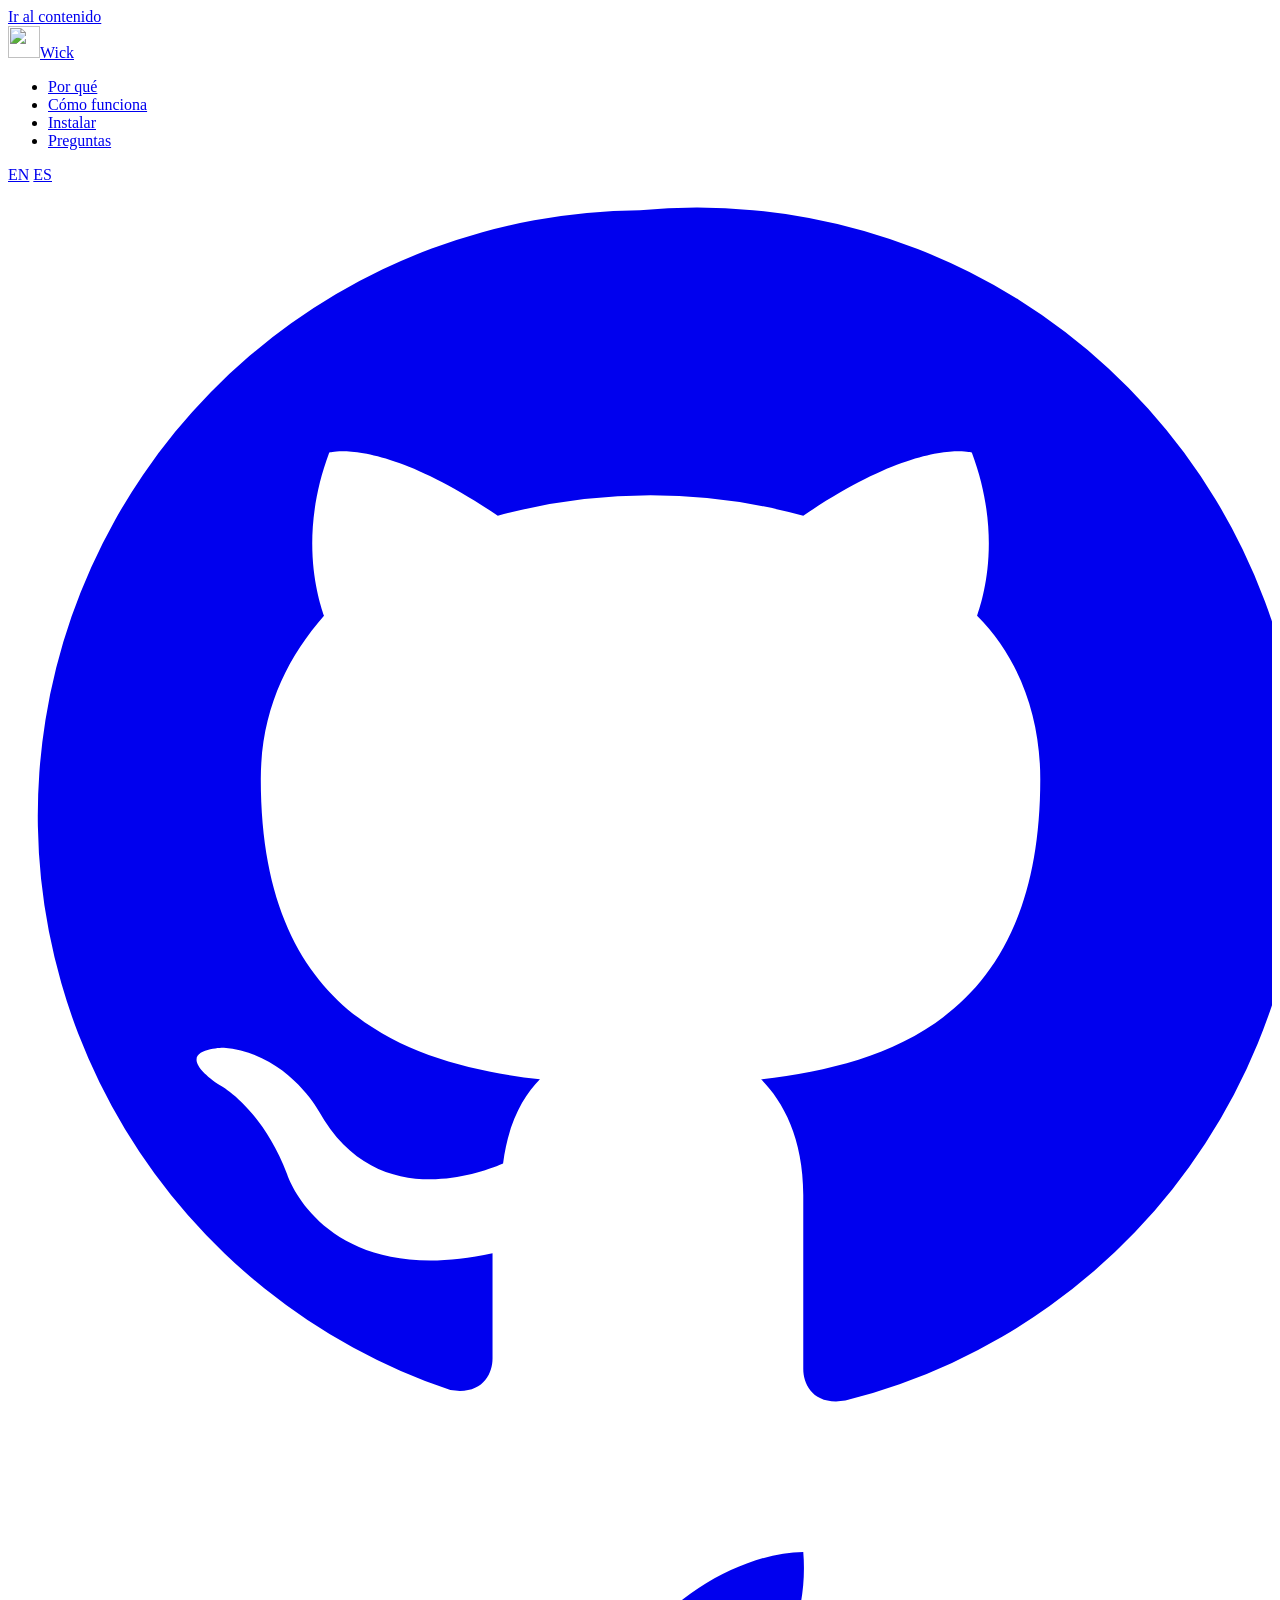
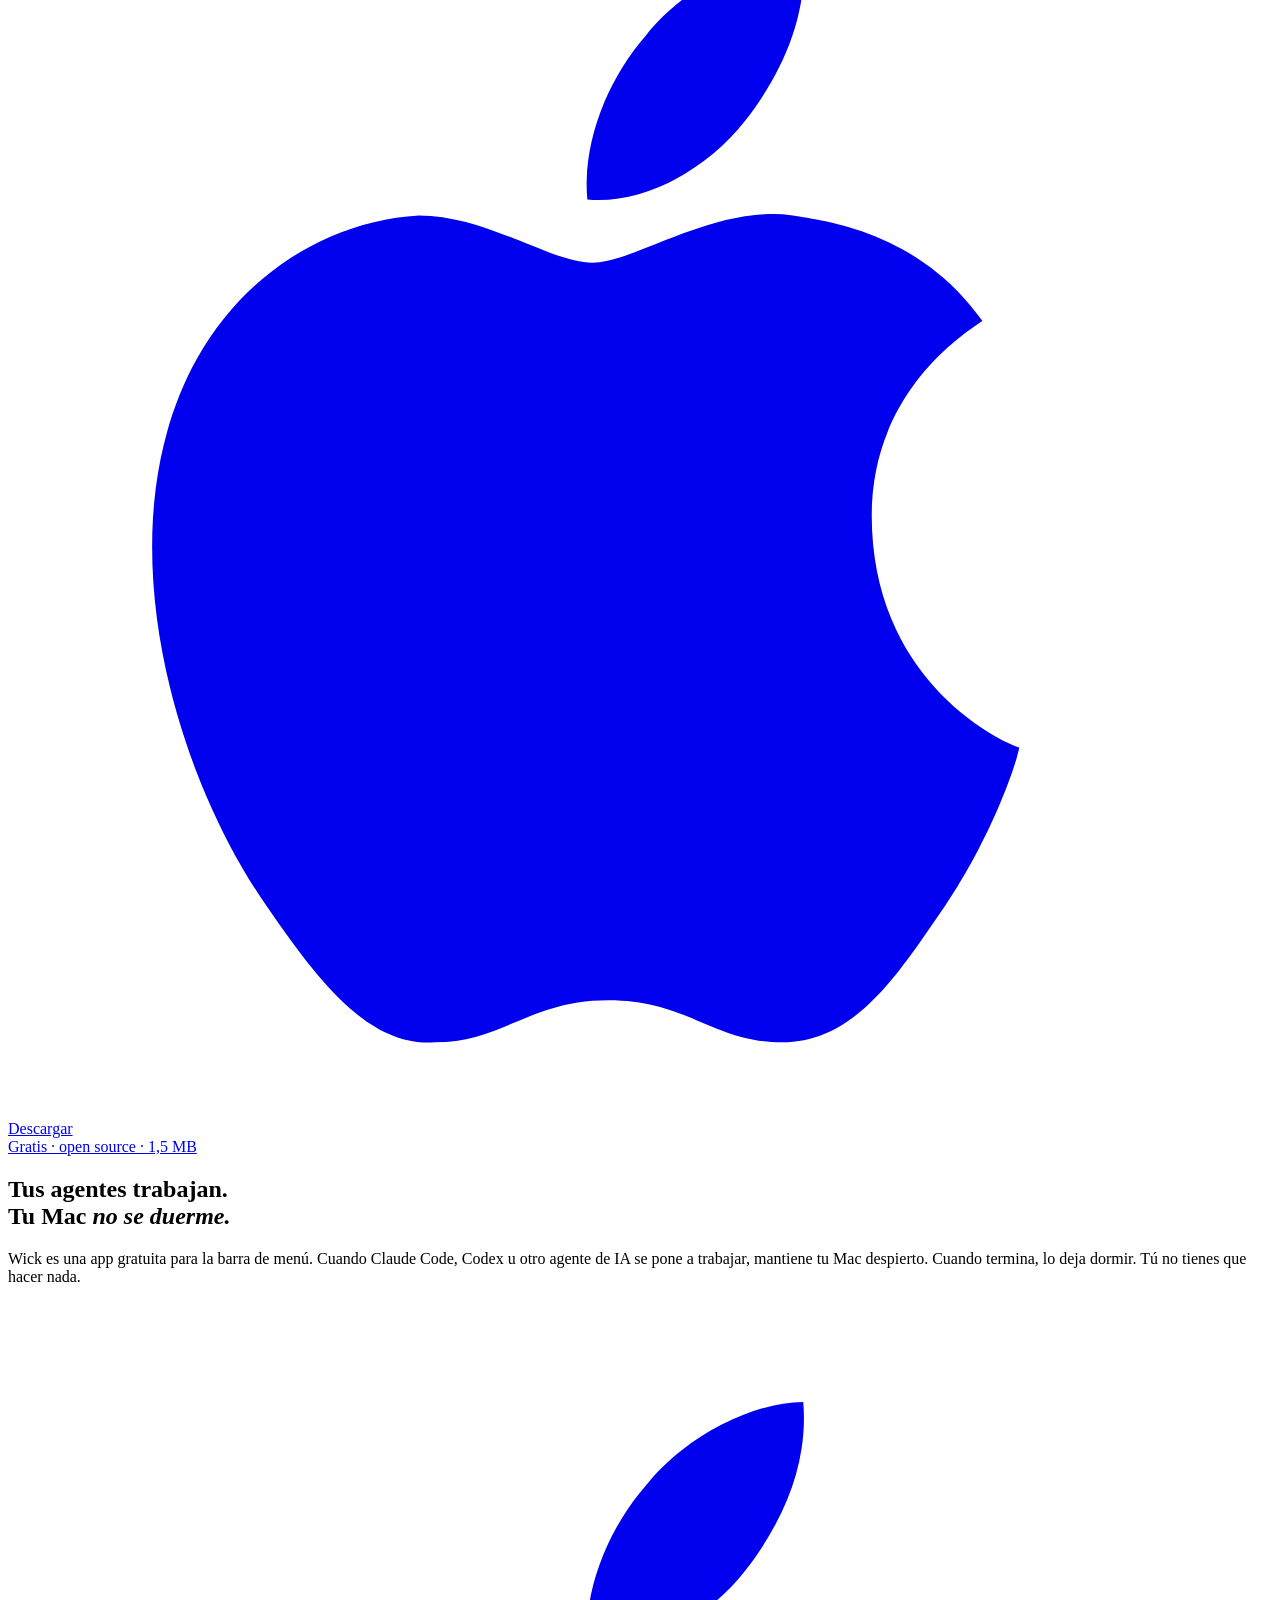
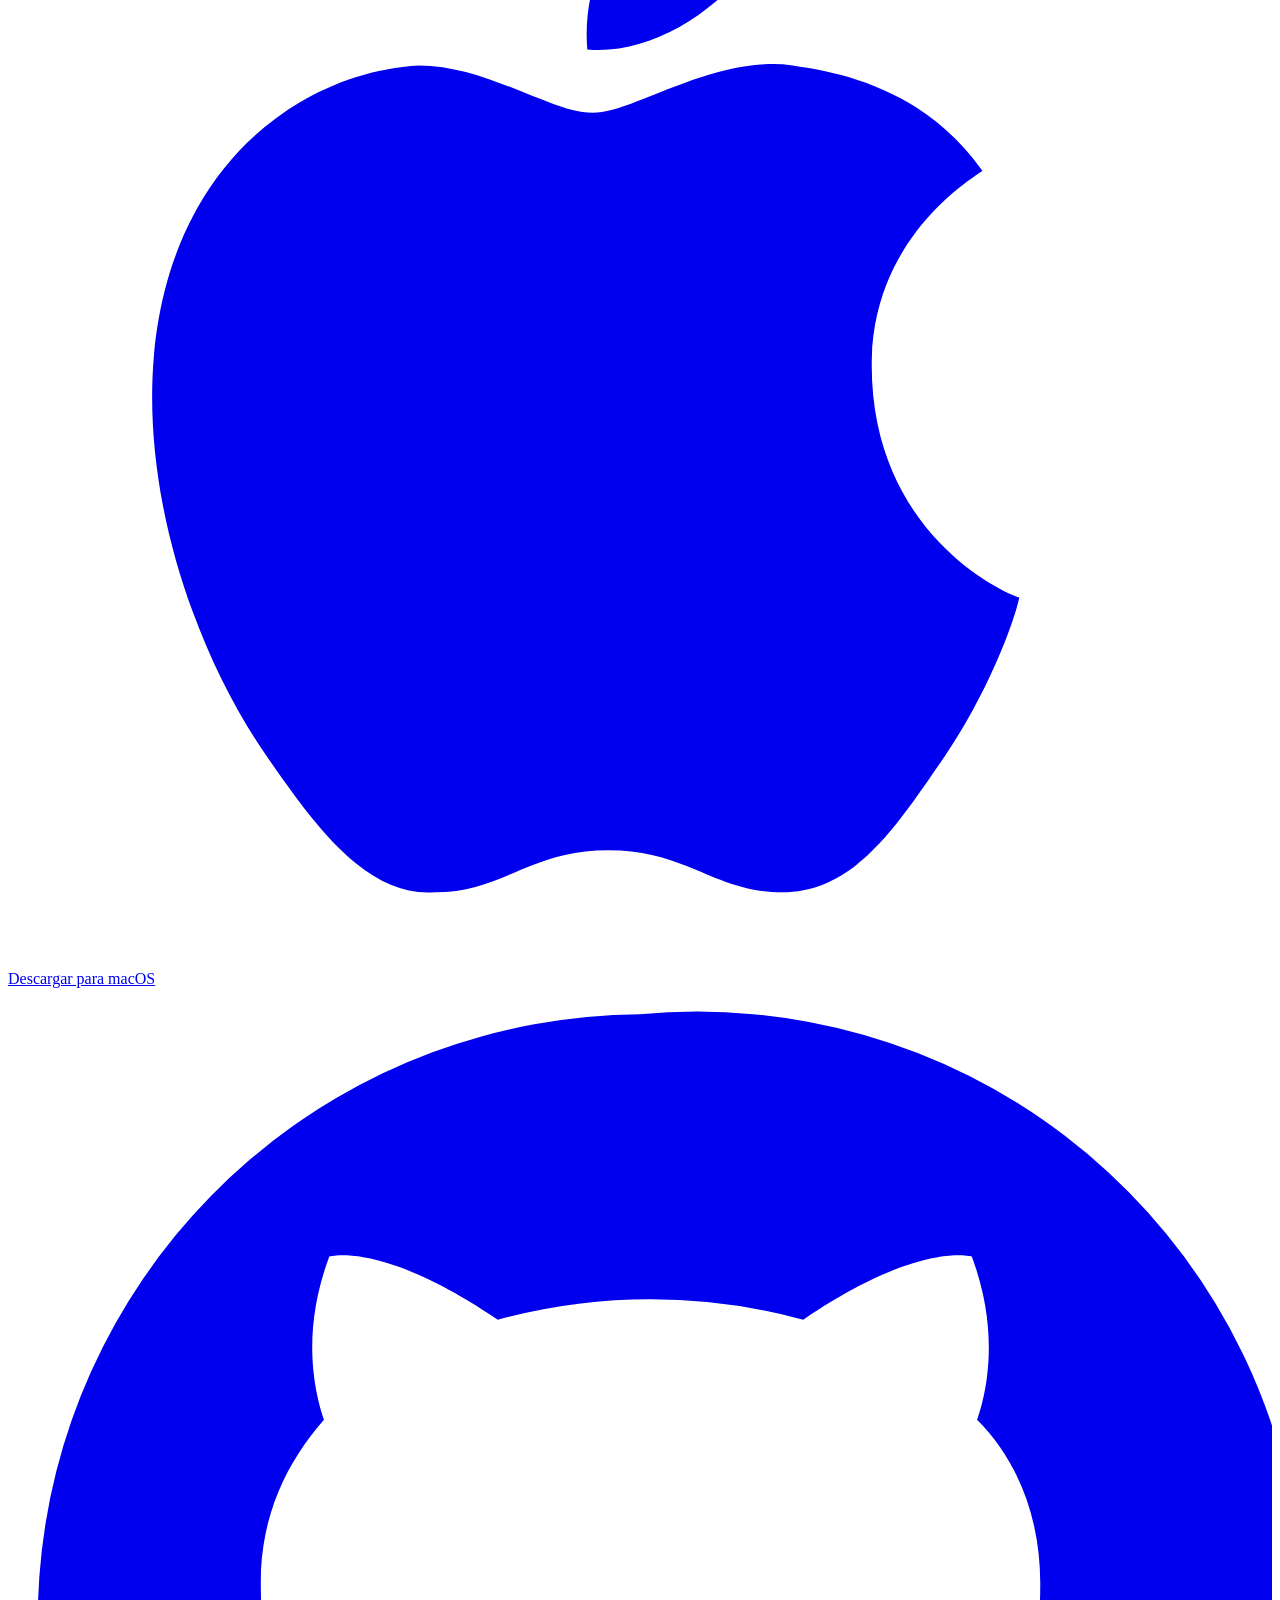
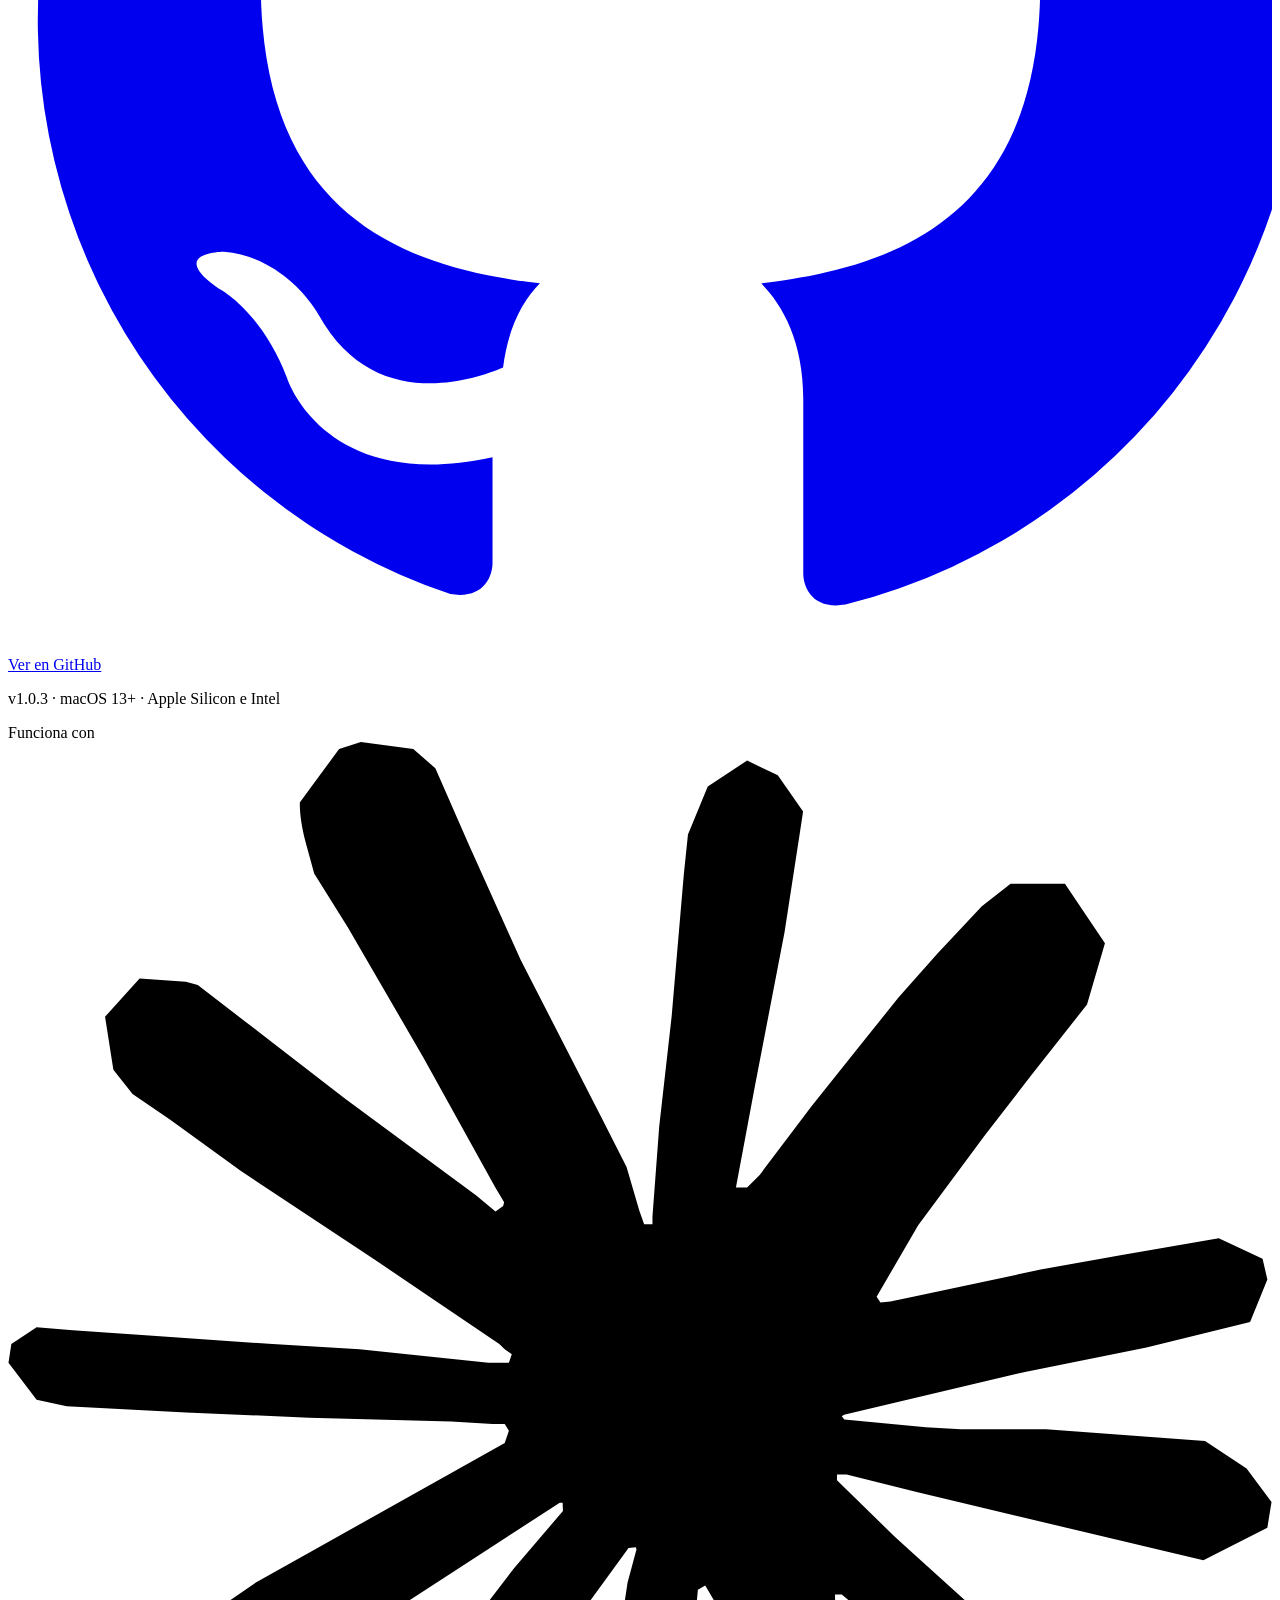
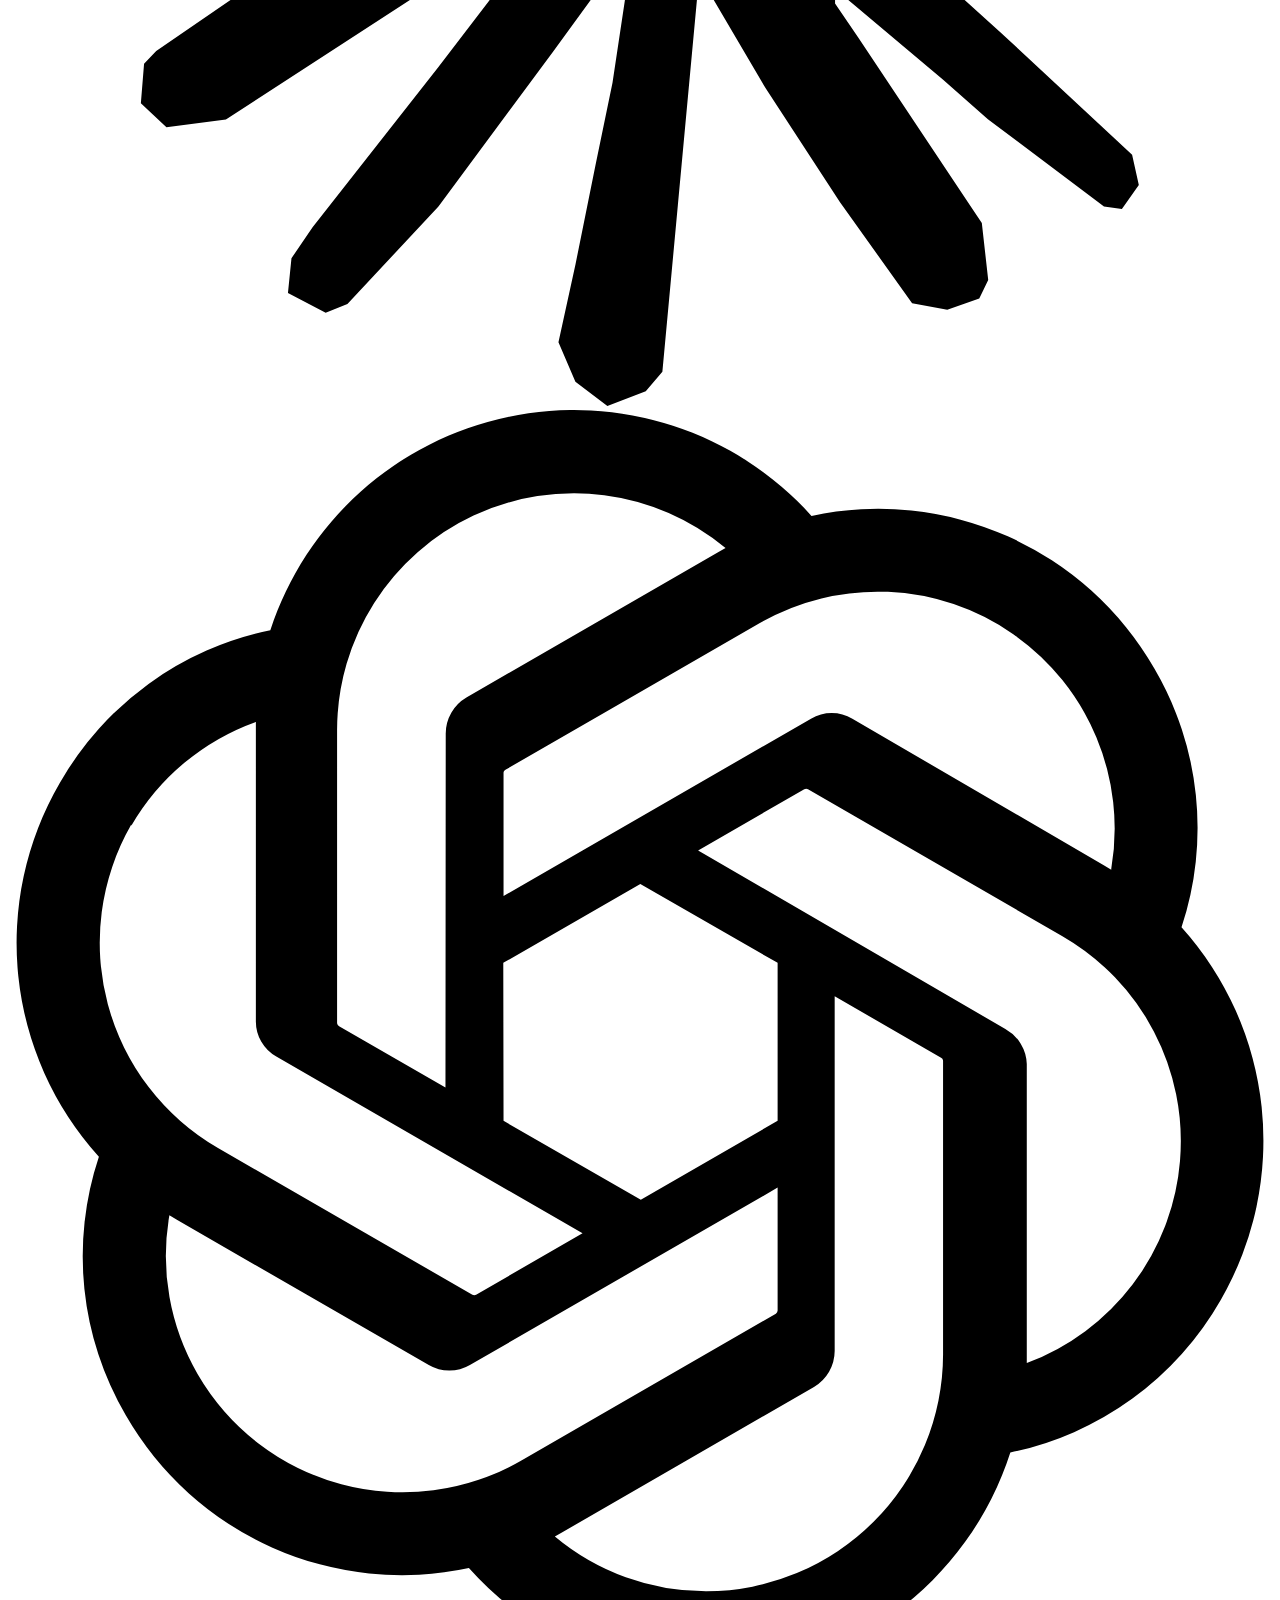
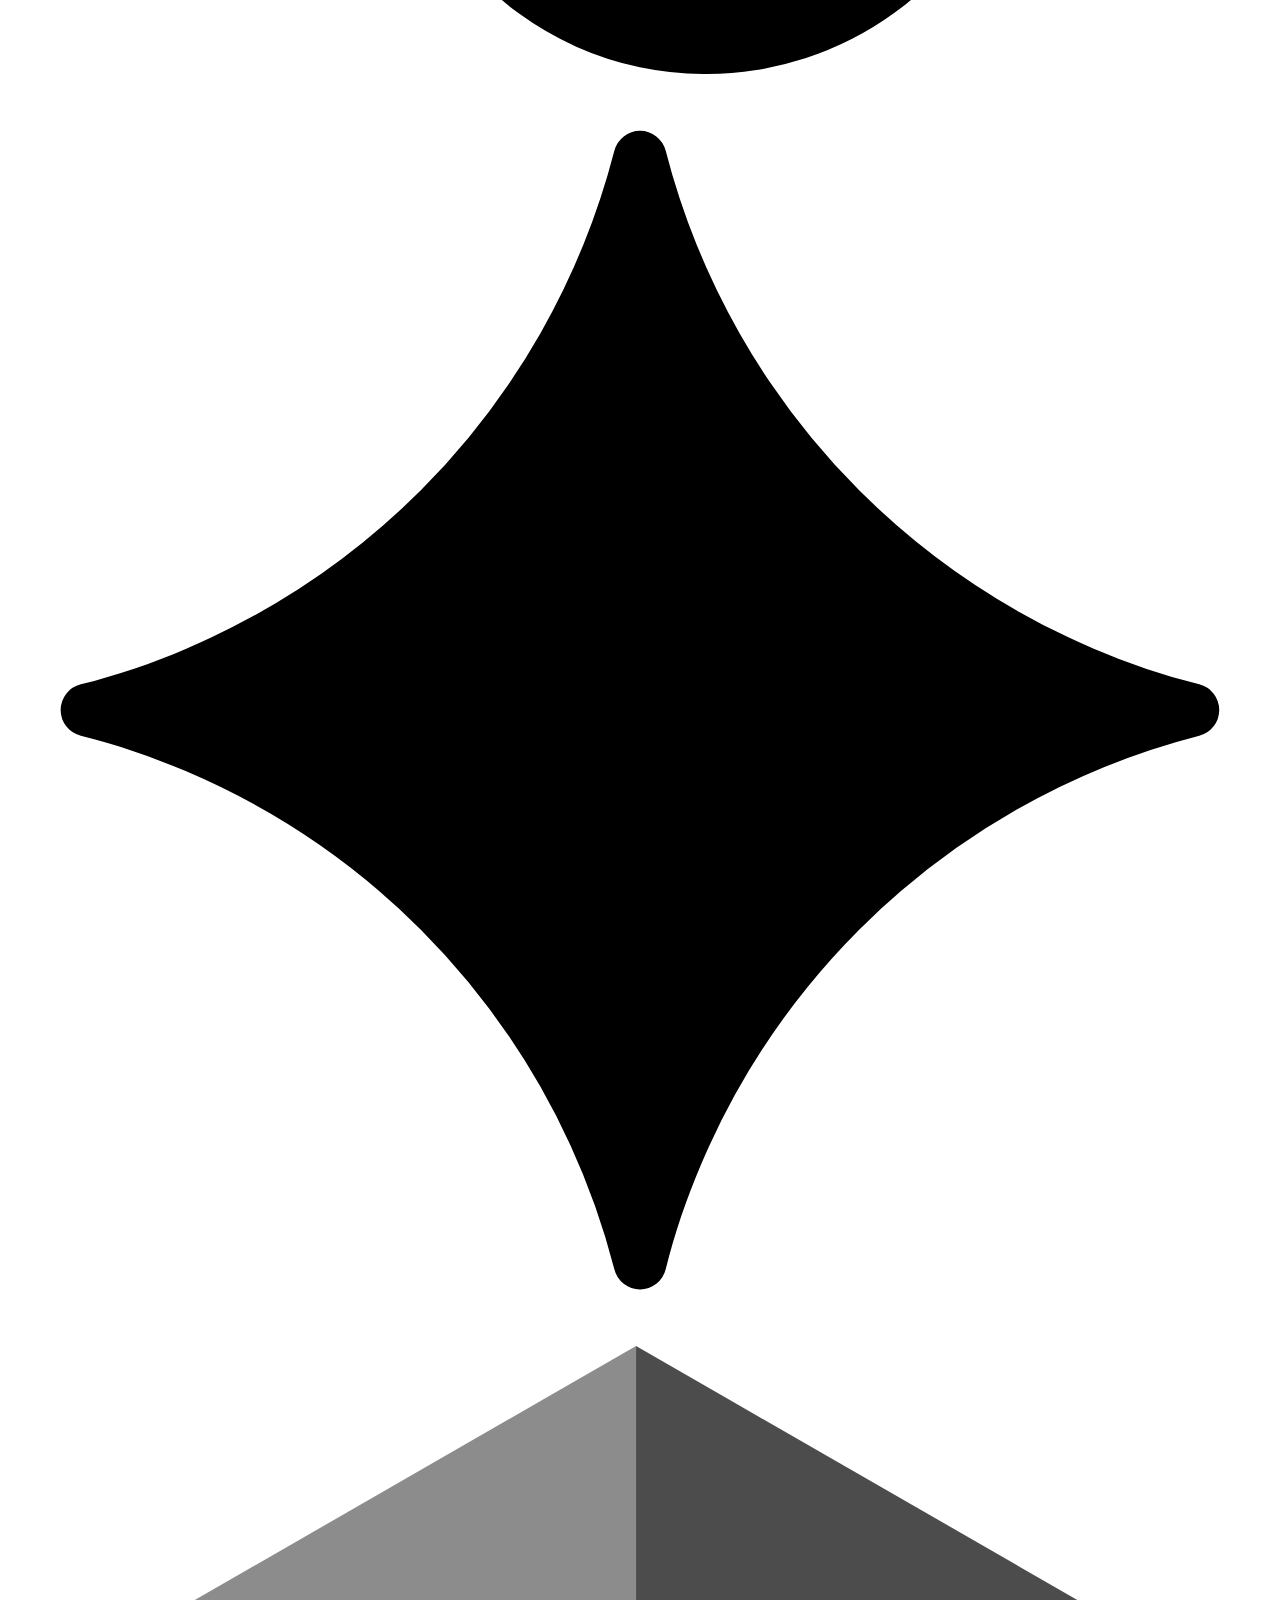
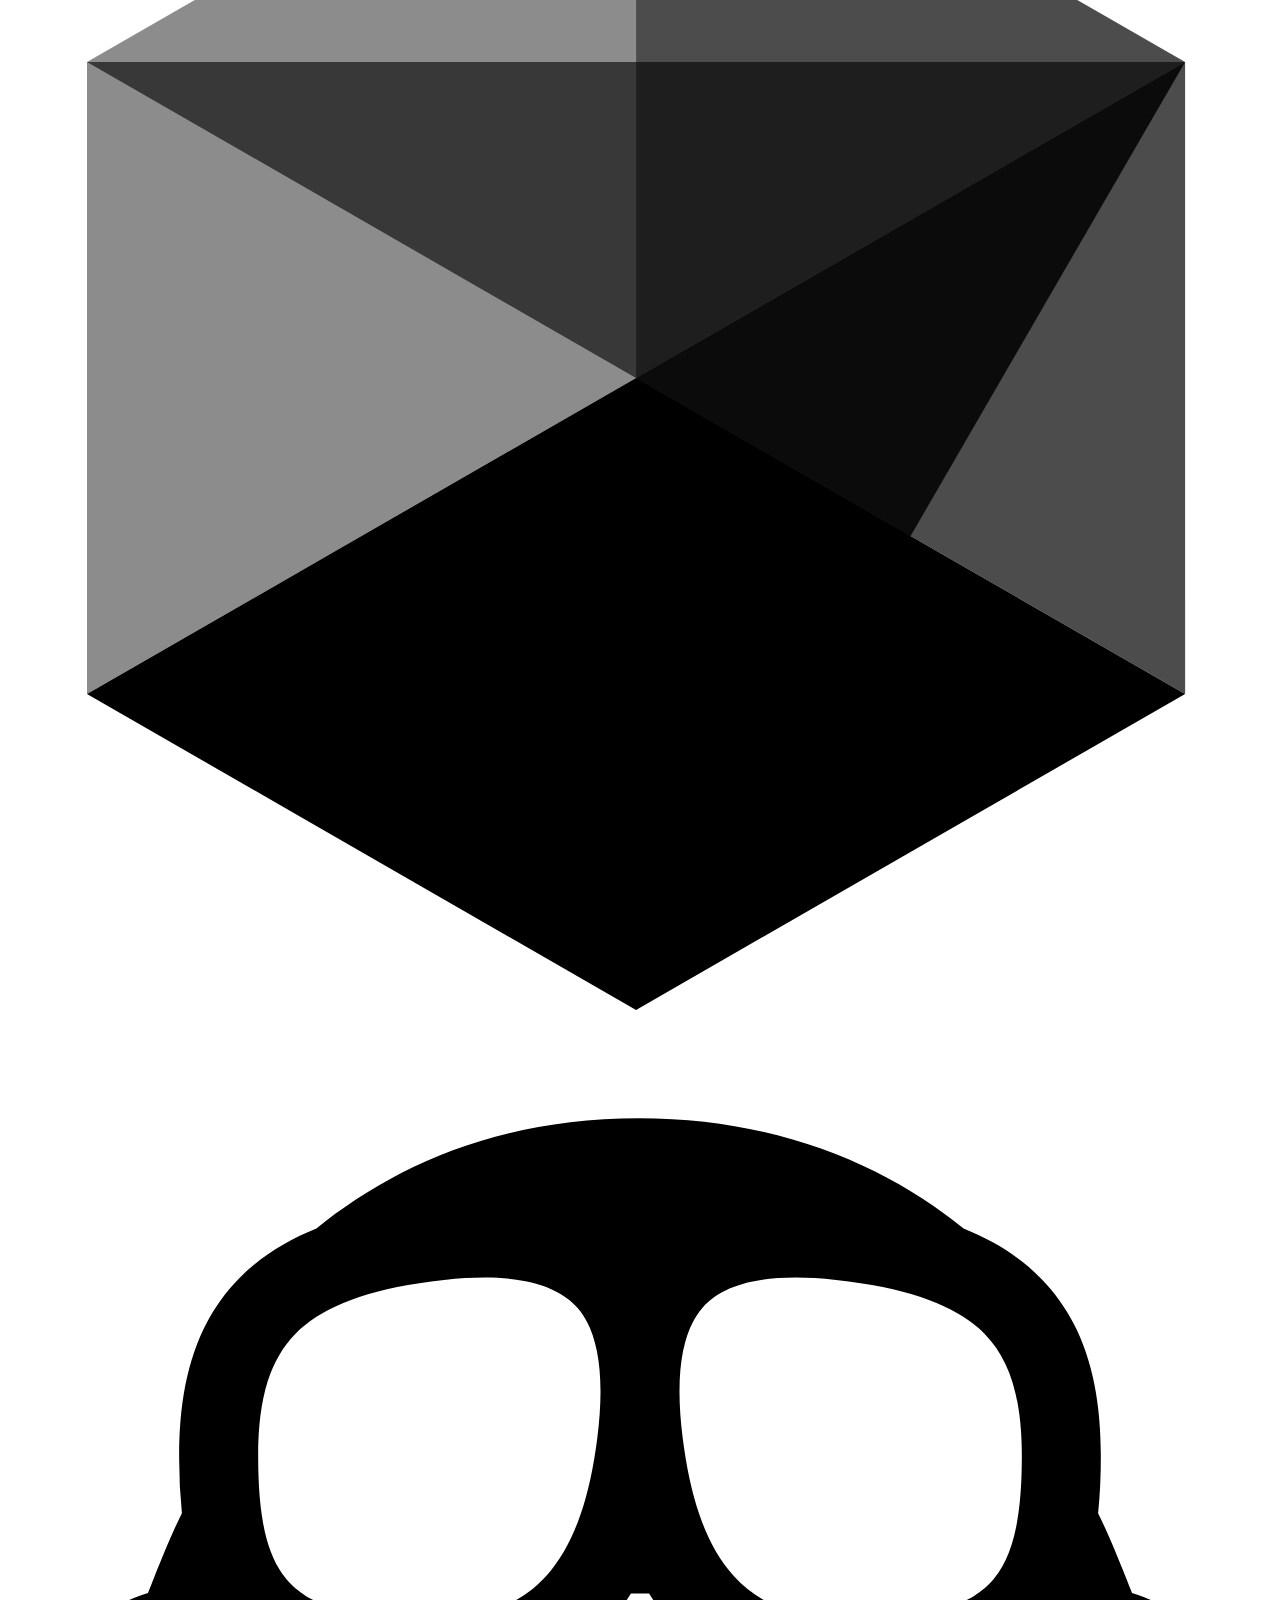
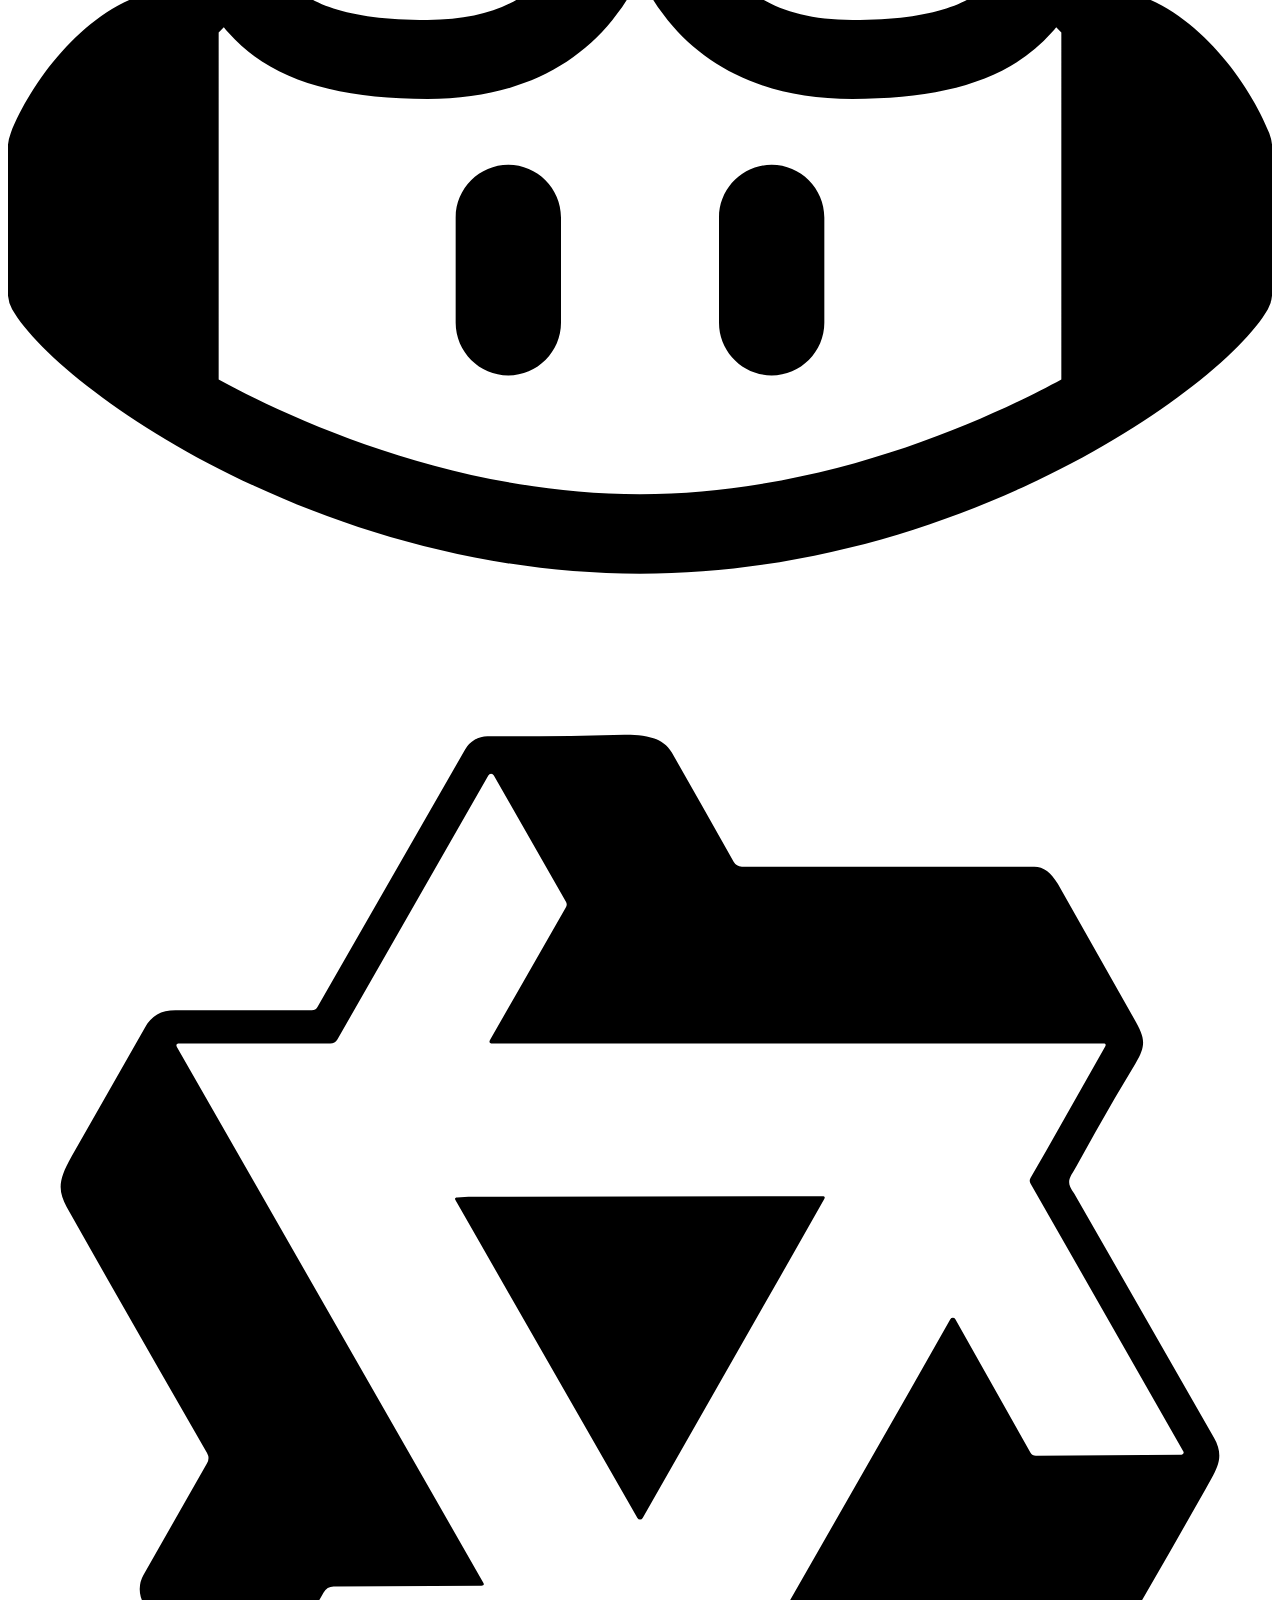
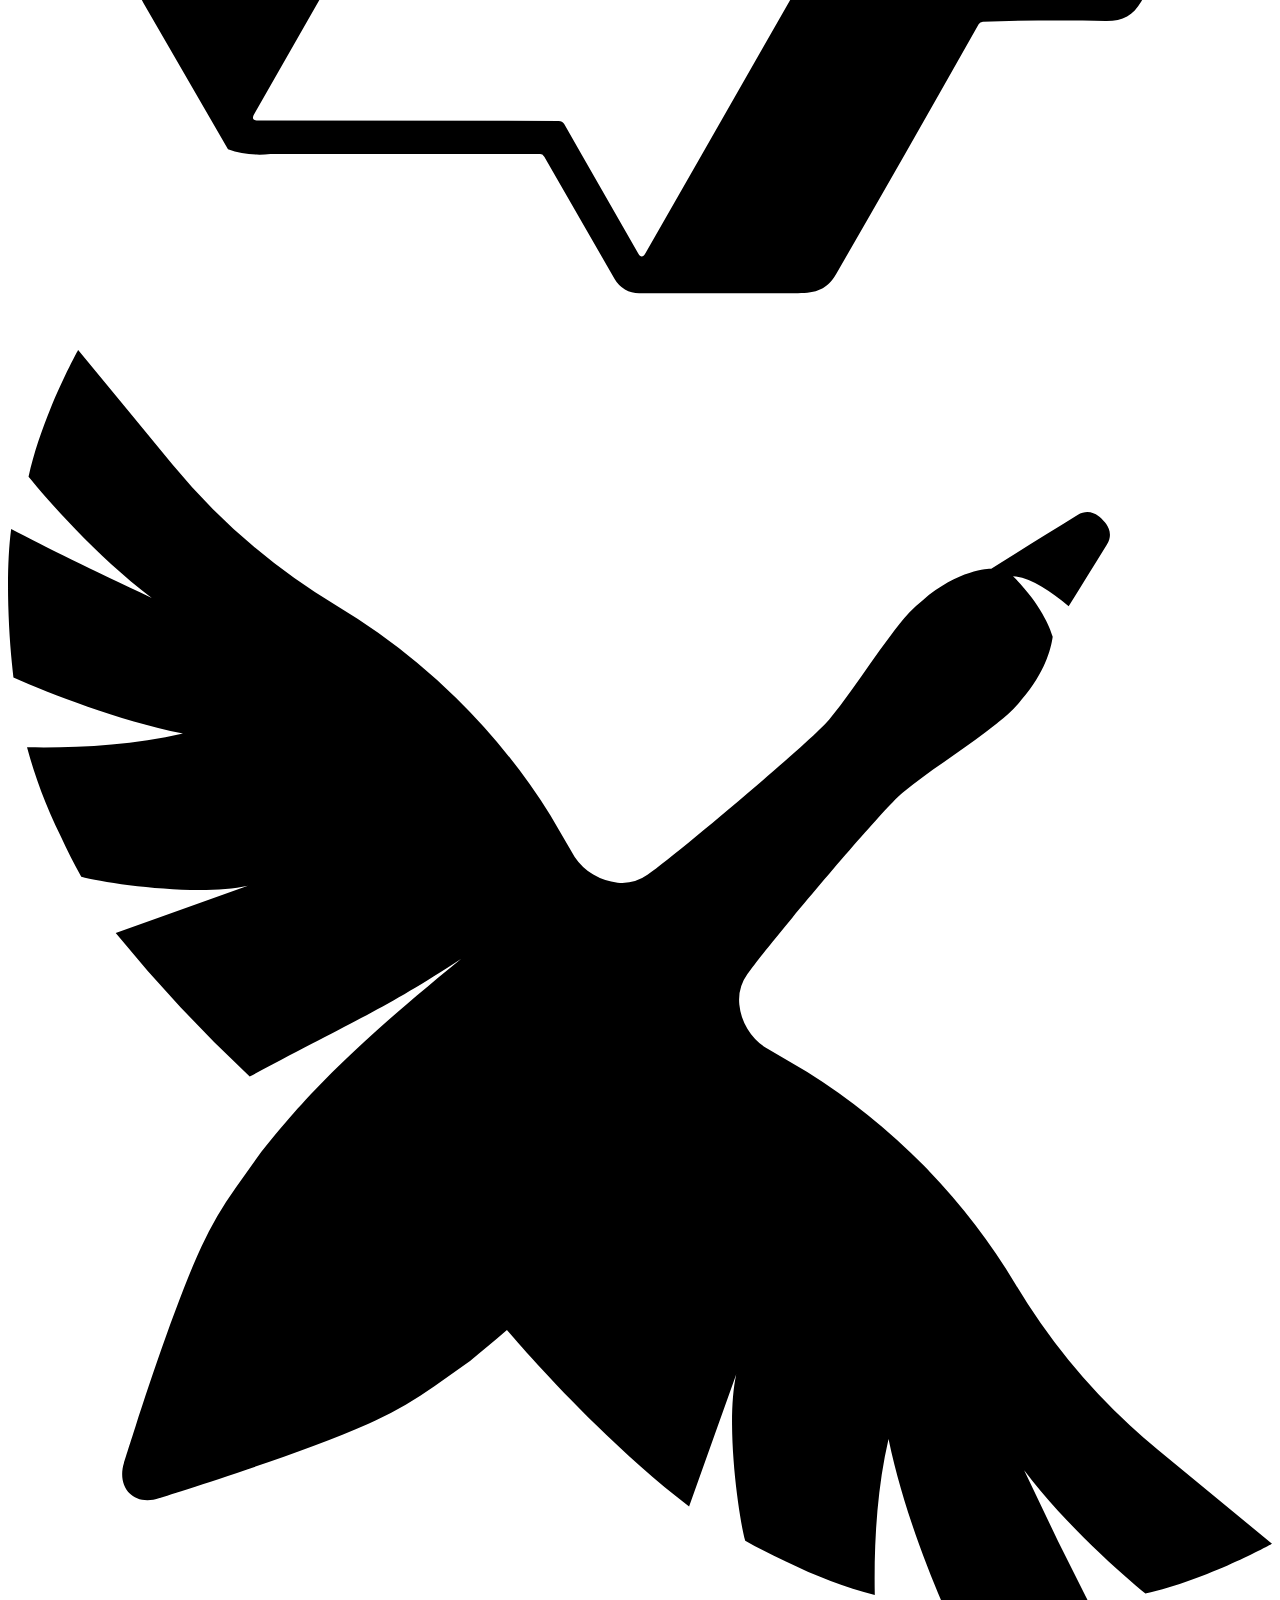
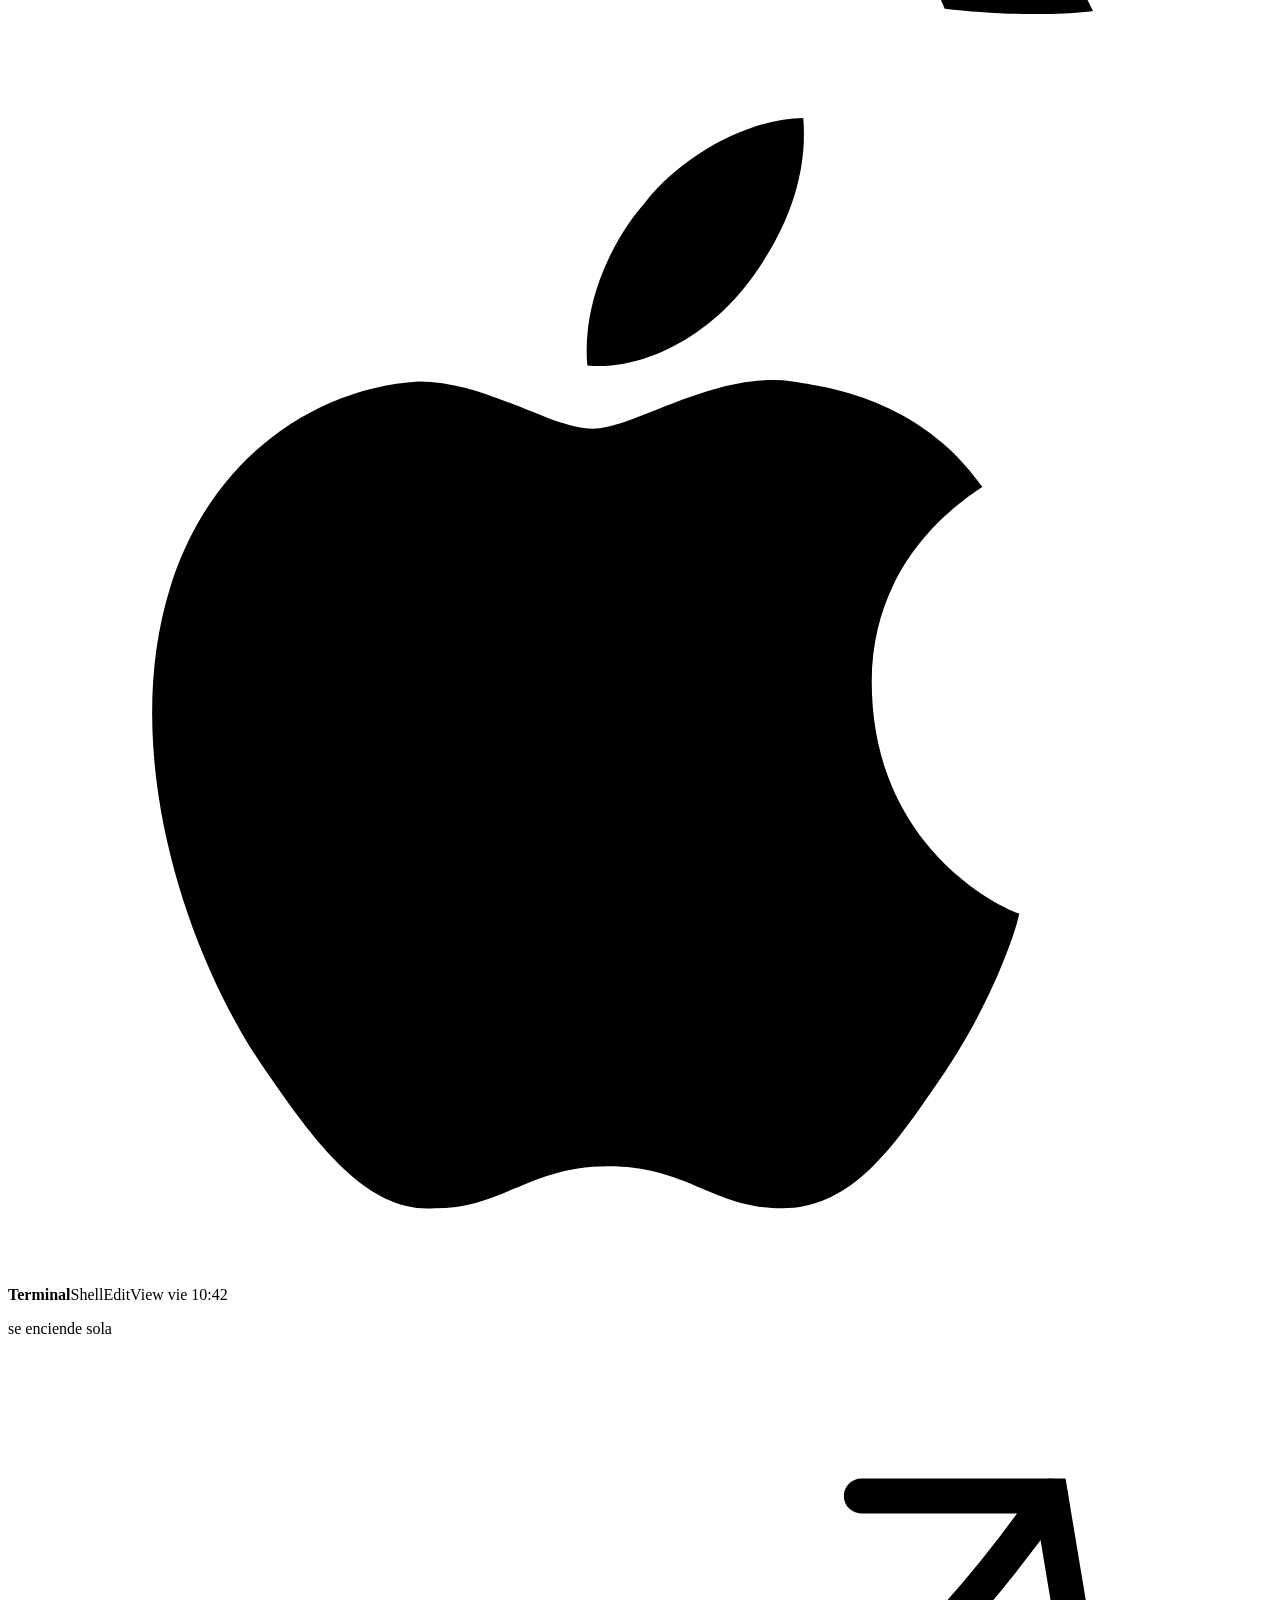
==== commit 5199ccfc: "Wick 1.0.3: Wick.dmg, Developer ID signature, first-run guide - Wick.dmg with drag-to-Applications w" ====
--- a/site/es/index.html
+++ b/site/es/index.html
@@ -13,11 +13,11 @@
 <link rel="icon" type="image/png" href="/favicon.png">
 <link rel="apple-touch-icon" href="/apple-touch-icon.png">
 <link rel="preload" href="/assets/fonts/Roobert-SemiBold.woff2" as="font" type="font/woff2" crossorigin>
-<link rel="preload" href="/assets/wick-working.webp" as="image" fetchpriority="high">
+<link rel="preload" href="/assets/fonts/Roobert-Regular.woff2" as="font" type="font/woff2" crossorigin>
 <link rel="preconnect" href="https://fonts.googleapis.com">
 <link rel="preconnect" href="https://fonts.gstatic.com" crossorigin>
-<link rel="stylesheet" href="https://fonts.googleapis.com/css2?family=Caveat:wght@500;600&amp;family=JetBrains+Mono:wght@400;500&amp;display=swap">
-<link rel="stylesheet" href="/assets/site.css?v=15">
+<link rel="stylesheet" href="https://fonts.googleapis.com/css2?family=Caveat:wght@500;600&amp;family=JetBrains+Mono:wght@400;500&amp;display=swap" media="print" onload="this.media='all'"><noscript><link rel="stylesheet" href="https://fonts.googleapis.com/css2?family=Caveat:wght@500;600&amp;family=JetBrains+Mono:wght@400;500&amp;display=swap"></noscript>
+<link rel="stylesheet" href="/assets/site.css?v=17">
 <meta property="og:type" content="website">
 <meta property="og:site_name" content="Wick by Cometa Labs">
 <meta property="og:title" content="Wick · Tu Mac despierto mientras trabajan tus agentes de IA">
@@ -57,11 +57,11 @@
    "screenshot": "https://wick.cometalabs.io/og.png",
    "applicationCategory": "DeveloperApplication",
    "operatingSystem": "macOS 13+",
-   "softwareVersion": "1.0.2",
+   "softwareVersion": "1.0.3",
    "fileSize": "1.5 MB",
    "license": "https://opensource.org/licenses/MIT",
    "isAccessibleForFree": true,
-   "downloadUrl": "https://github.com/CometaLabs/wick/releases/latest/download/Wick.zip",
+   "downloadUrl": "https://github.com/CometaLabs/wick/releases/latest/download/Wick.dmg",
    "codeRepository": "https://github.com/CometaLabs/wick",
    "inLanguage": [
     "en",
@@ -106,6 +106,14 @@
    "mainEntity": [
     {
      "@type": "Question",
+     "name": "La he abierto y no pasa nada. ¿Dónde está?",
+     "acceptedAnswer": {
+      "@type": "Answer",
+      "text": "Wick no tiene ventana ni icono en el Dock: vive en la barra de menú, como una velita arriba a la derecha, junto al reloj. Si tu barra está llena, macOS la esconde detrás de la cámara: mantén pulsada ⌘ y arrastra otros iconos para hacerle sitio."
+     }
+    },
+    {
+     "@type": "Question",
      "name": "¿Solo funciona con Claude Code?",
      "acceptedAnswer": {
       "@type": "Answer",
@@ -125,7 +133,7 @@
      "name": "¿Por qué macOS me avisa al abrirla?",
      "acceptedAnswer": {
       "@type": "Answer",
-      "text": "Todavía no está firmada con un Developer ID de Apple. Ábrela una vez, ve a Ajustes del Sistema → Privacidad y seguridad y pulsa Abrir igualmente. O ejecuta xattr -dr com.apple.quarantine /Applications/Wick.app."
+      "text": "Wick está firmada por Cometa Labs, pero la notarización de Apple aún está en camino. Mientras, la primera vez ve a Ajustes del Sistema → Privacidad y seguridad y pulsa Abrir igualmente."
      }
     },
     {
@@ -185,7 +193,7 @@
         <a href="/es/" hreflang="es" lang="es" aria-current="page">ES</a>
       </div>
       <a class="icon-link" href="https://github.com/CometaLabs/wick" aria-label="GitHub"><svg viewBox="0 0 24 24" fill="currentColor" aria-hidden="true"><path d="M12 .5a11.5 11.5 0 0 0-3.6 22.4c.6.1.8-.3.8-.6v-2c-3.2.7-3.9-1.5-3.9-1.5-.5-1.3-1.3-1.7-1.3-1.7-1-.7.1-.7.1-.7 1.2.1 1.8 1.2 1.8 1.2 1 1.8 2.8 1.3 3.5 1 .1-.8.4-1.3.7-1.6-2.6-.3-5.3-1.3-5.3-5.7 0-1.3.5-2.3 1.2-3.1-.1-.3-.5-1.5.1-3.1 0 0 1-.3 3.2 1.2a11 11 0 0 1 5.8 0c2.2-1.5 3.2-1.2 3.2-1.2.6 1.6.2 2.8.1 3.1.8.8 1.2 1.9 1.2 3.1 0 4.4-2.7 5.4-5.3 5.7.4.4.8 1.1.8 2.2v3.3c0 .3.2.7.8.6A11.5 11.5 0 0 0 12 .5z"/></svg></a>
-      <a class="btn primary small" href="https://github.com/CometaLabs/wick/releases/latest/download/Wick.zip"><svg viewBox="0 0 24 24" fill="currentColor" aria-hidden="true"><path d="M16.4 12.6c0-2.5 2-3.6 2.1-3.7-1.2-1.7-3-1.9-3.6-2-1.5-.2-3 .9-3.8.9s-2-.9-3.3-.9C6.1 7 4.5 8 3.6 9.6c-1.8 3.2-.5 7.8 1.3 10.4.9 1.3 1.9 2.7 3.2 2.6 1.3 0 1.8-.8 3.3-.8s2 .8 3.3.8c1.4 0 2.2-1.3 3.1-2.6 1-1.5 1.4-2.9 1.4-3-.1 0-2.8-1.1-2.8-4.4zM14 5.1c.7-.9 1.2-2 1.1-3.2-1 0-2.3.7-3 1.6-.7.8-1.2 2-1.1 3.1 1.1.1 2.3-.6 3-1.5z"/></svg>Descargar</a>
+      <a class="btn primary small" href="https://github.com/CometaLabs/wick/releases/latest/download/Wick.dmg"><svg viewBox="0 0 24 24" fill="currentColor" aria-hidden="true"><path d="M16.4 12.6c0-2.5 2-3.6 2.1-3.7-1.2-1.7-3-1.9-3.6-2-1.5-.2-3 .9-3.8.9s-2-.9-3.3-.9C6.1 7 4.5 8 3.6 9.6c-1.8 3.2-.5 7.8 1.3 10.4.9 1.3 1.9 2.7 3.2 2.6 1.3 0 1.8-.8 3.3-.8s2 .8 3.3.8c1.4 0 2.2-1.3 3.1-2.6 1-1.5 1.4-2.9 1.4-3-.1 0-2.8-1.1-2.8-4.4zM14 5.1c.7-.9 1.2-2 1.1-3.2-1 0-2.3.7-3 1.6-.7.8-1.2 2-1.1 3.1 1.1.1 2.3-.6 3-1.5z"/></svg>Descargar</a>
     </div>
   </div>
 </header>
@@ -197,10 +205,10 @@
       <h1 id="title">Tus agentes trabajan.<br>Tu Mac <em>no se duerme.</em></h1>
       <p class="lead">Wick es una app gratuita para la barra de menú. Cuando Claude Code, Codex u otro agente de IA se pone a trabajar, mantiene tu Mac despierto. Cuando termina, lo deja dormir. Tú no tienes que hacer nada.</p>
       <div class="actions">
-        <a class="btn primary" href="https://github.com/CometaLabs/wick/releases/latest/download/Wick.zip"><svg viewBox="0 0 24 24" fill="currentColor" aria-hidden="true"><path d="M16.4 12.6c0-2.5 2-3.6 2.1-3.7-1.2-1.7-3-1.9-3.6-2-1.5-.2-3 .9-3.8.9s-2-.9-3.3-.9C6.1 7 4.5 8 3.6 9.6c-1.8 3.2-.5 7.8 1.3 10.4.9 1.3 1.9 2.7 3.2 2.6 1.3 0 1.8-.8 3.3-.8s2 .8 3.3.8c1.4 0 2.2-1.3 3.1-2.6 1-1.5 1.4-2.9 1.4-3-.1 0-2.8-1.1-2.8-4.4zM14 5.1c.7-.9 1.2-2 1.1-3.2-1 0-2.3.7-3 1.6-.7.8-1.2 2-1.1 3.1 1.1.1 2.3-.6 3-1.5z"/></svg>Descargar para macOS</a>
+        <a class="btn primary" href="https://github.com/CometaLabs/wick/releases/latest/download/Wick.dmg"><svg viewBox="0 0 24 24" fill="currentColor" aria-hidden="true"><path d="M16.4 12.6c0-2.5 2-3.6 2.1-3.7-1.2-1.7-3-1.9-3.6-2-1.5-.2-3 .9-3.8.9s-2-.9-3.3-.9C6.1 7 4.5 8 3.6 9.6c-1.8 3.2-.5 7.8 1.3 10.4.9 1.3 1.9 2.7 3.2 2.6 1.3 0 1.8-.8 3.3-.8s2 .8 3.3.8c1.4 0 2.2-1.3 3.1-2.6 1-1.5 1.4-2.9 1.4-3-.1 0-2.8-1.1-2.8-4.4zM14 5.1c.7-.9 1.2-2 1.1-3.2-1 0-2.3.7-3 1.6-.7.8-1.2 2-1.1 3.1 1.1.1 2.3-.6 3-1.5z"/></svg>Descargar para macOS</a>
         <a class="btn ghost" href="https://github.com/CometaLabs/wick"><svg viewBox="0 0 24 24" fill="currentColor" aria-hidden="true"><path d="M12 .5a11.5 11.5 0 0 0-3.6 22.4c.6.1.8-.3.8-.6v-2c-3.2.7-3.9-1.5-3.9-1.5-.5-1.3-1.3-1.7-1.3-1.7-1-.7.1-.7.1-.7 1.2.1 1.8 1.2 1.8 1.2 1 1.8 2.8 1.3 3.5 1 .1-.8.4-1.3.7-1.6-2.6-.3-5.3-1.3-5.3-5.7 0-1.3.5-2.3 1.2-3.1-.1-.3-.5-1.5.1-3.1 0 0 1-.3 3.2 1.2a11 11 0 0 1 5.8 0c2.2-1.5 3.2-1.2 3.2-1.2.6 1.6.2 2.8.1 3.1.8.8 1.2 1.9 1.2 3.1 0 4.4-2.7 5.4-5.3 5.7.4.4.8 1.1.8 2.2v3.3c0 .3.2.7.8.6A11.5 11.5 0 0 0 12 .5z"/></svg>Ver en GitHub</a>
       </div>
-      <p class="mono">v1.0.2 · macOS 13+ · Apple Silicon e Intel</p>
+      <p class="mono">v1.0.3 · macOS 13+ · Apple Silicon e Intel</p>
       <div class="hero-logos"><span>Funciona con</span><span class="hl" title="Claude Code"><svg viewBox="0 0 24 24" fill="currentColor" aria-hidden="true"><path d="m4.7144 15.9555 4.7174-2.6471.079-.2307-.079-.1275h-.2307l-.7893-.0486-2.6956-.0729-2.3375-.0971-2.2646-.1214-.5707-.1215-.5343-.7042.0546-.3522.4797-.3218.686.0608 1.5179.1032 2.2767.1578 1.6514.0972 2.4468.255h.3886l.0546-.1579-.1336-.0971-.1032-.0972L6.973 9.8356l-2.55-1.6879-1.3356-.9714-.7225-.4918-.3643-.4614-.1578-1.0078.6557-.7225.8803.0607.2246.0607.8925.686 1.9064 1.4754 2.4893 1.8336.3643.3035.1457-.1032.0182-.0728-.164-.2733-1.3539-2.4467-1.445-2.4893-.6435-1.032-.17-.6194c-.0607-.255-.1032-.4674-.1032-.7285L6.287.1335 6.6997 0l.9957.1336.419.3642.6192 1.4147 1.0018 2.2282 1.5543 3.0296.4553.8985.2429.8318.091.255h.1579v-.1457l.1275-1.706.2368-2.0947.2307-2.6957.0789-.7589.3764-.9107.7468-.4918.5828.2793.4797.686-.0668.4433-.2853 1.8517-.5586 2.9021-.3643 1.9429h.2125l.2429-.2429.9835-1.3053 1.6514-2.0643.7286-.8196.85-.9046.5464-.4311h1.0321l.759 1.1293-.34 1.1657-1.0625 1.3478-.8804 1.1414-1.2628 1.7-.7893 1.36.0729.1093.1882-.0183 2.8535-.607 1.5421-.2794 1.8396-.3157.8318.3886.091.3946-.3278.8075-1.967.4857-2.3072.4614-3.4364.8136-.0425.0304.0486.0607 1.5482.1457.6618.0364h1.621l3.0175.2247.7892.522.4736.6376-.079.4857-1.2142.6193-1.6393-.3886-3.825-.9107-1.3113-.3279h-.1822v.1093l1.0929 1.0686 2.0035 1.8092 2.5075 2.3314.1275.5768-.3218.4554-.34-.0486-2.2039-1.6575-.85-.7468-1.9246-1.621h-.1275v.17l.4432.6496 2.3436 3.5214.1214 1.0807-.17.3521-.6071.2125-.6679-.1214-1.3721-1.9246L14.38 17.959l-1.1414-1.9428-.1397.079-.674 7.2552-.3156.3703-.7286.2793-.6071-.4614-.3218-.7468.3218-1.4753.3886-1.9246.3157-1.53.2853-1.9004.17-.6314-.0121-.0425-.1397.0182-1.4328 1.9672-2.1796 2.9446-1.7243 1.8456-.4128.164-.7164-.3704.0667-.6618.4008-.5889 2.386-3.0357 1.4389-1.882.929-1.0868-.0062-.1579h-.0546l-6.3385 4.1164-1.1293.1457-.4857-.4554.0608-.7467.2307-.2429 1.9064-1.3114Z"/></svg></span><span class="hl" title="Codex"><svg viewBox="0 0 24 24" fill="currentColor" aria-hidden="true"><path d="M22.2819 9.8211a5.9847 5.9847 0 0 0-.5157-4.9108 6.0462 6.0462 0 0 0-6.5098-2.9A6.0651 6.0651 0 0 0 4.9807 4.1818a5.9847 5.9847 0 0 0-3.9977 2.9 6.0462 6.0462 0 0 0 .7427 7.0966 5.98 5.98 0 0 0 .511 4.9107 6.051 6.051 0 0 0 6.5146 2.9001A5.9847 5.9847 0 0 0 13.2599 24a6.0557 6.0557 0 0 0 5.7718-4.2058 5.9894 5.9894 0 0 0 3.9977-2.9001 6.0557 6.0557 0 0 0-.7475-7.0729zm-9.022 12.6081a4.4755 4.4755 0 0 1-2.8764-1.0408l.1419-.0804 4.7783-2.7582a.7948.7948 0 0 0 .3927-.6813v-6.7369l2.02 1.1686a.071.071 0 0 1 .038.052v5.5826a4.504 4.504 0 0 1-4.4945 4.4944zm-9.6607-4.1254a4.4708 4.4708 0 0 1-.5346-3.0137l.142.0852 4.783 2.7582a.7712.7712 0 0 0 .7806 0l5.8428-3.3685v2.3324a.0804.0804 0 0 1-.0332.0615L9.74 19.9502a4.4992 4.4992 0 0 1-6.1408-1.6464zM2.3408 7.8956a4.485 4.485 0 0 1 2.3655-1.9728V11.6a.7664.7664 0 0 0 .3879.6765l5.8144 3.3543-2.0201 1.1685a.0757.0757 0 0 1-.071 0l-4.8303-2.7865A4.504 4.504 0 0 1 2.3408 7.872zm16.5963 3.8558L13.1038 8.364 15.1192 7.2a.0757.0757 0 0 1 .071 0l4.8303 2.7913a4.4944 4.4944 0 0 1-.6765 8.1042v-5.6772a.79.79 0 0 0-.407-.667zm2.0107-3.0231l-.142-.0852-4.7735-2.7818a.7759.7759 0 0 0-.7854 0L9.409 9.2297V6.8974a.0662.0662 0 0 1 .0284-.0615l4.8303-2.7866a4.4992 4.4992 0 0 1 6.6802 4.66zM8.3065 12.863l-2.02-1.1638a.0804.0804 0 0 1-.038-.0567V6.0742a4.4992 4.4992 0 0 1 7.3757-3.4537l-.142.0805L8.704 5.459a.7948.7948 0 0 0-.3927.6813zm1.0976-2.3654l2.602-1.4998 2.6069 1.4998v2.9994l-2.5974 1.4997-2.6067-1.4997Z"/></svg></span><span class="hl" title="Gemini CLI"><svg viewBox="0 0 24 24" fill="currentColor" fill-rule="evenodd" aria-hidden="true"><path d="M20.616 10.835a14.147 14.147 0 01-4.45-3.001 14.111 14.111 0 01-3.678-6.452.503.503 0 00-.975 0 14.134 14.134 0 01-3.679 6.452 14.155 14.155 0 01-4.45 3.001c-.65.28-1.318.505-2.002.678a.502.502 0 000 .975c.684.172 1.35.397 2.002.677a14.147 14.147 0 014.45 3.001 14.112 14.112 0 013.679 6.453.502.502 0 00.975 0c.172-.685.397-1.351.677-2.003a14.145 14.145 0 013.001-4.45 14.113 14.113 0 016.453-3.678.503.503 0 000-.975 13.245 13.245 0 01-2.003-.678z"/></svg></span><span class="hl" title="Cursor Agent"><svg viewBox="0 0 24 24" fill="currentColor" aria-hidden="true"><path fill-opacity="1" d="M11.925 24l10.425-6-10.425-6L1.5 18l10.425 6z"/><path fill-opacity=".7" d="M22.35 18V6L11.925 0v12l10.425 6z"/><path fill-opacity=".45" d="M11.925 0L1.5 6v12l10.425-6V0z"/><path fill-opacity=".85" d="M22.35 6L11.925 24V12L22.35 6z"/><path fill-opacity=".6" d="M22.35 6l-10.425 6L1.5 6h20.85z"/></svg></span><span class="hl" title="Copilot CLI"><svg viewBox="0 0 24 24" fill="currentColor" aria-hidden="true"><path d="M23.922 16.997C23.061 18.492 18.063 22.02 12 22.02 5.937 22.02.939 18.492.078 16.997A.641.641 0 0 1 0 16.741v-2.869a.883.883 0 0 1 .053-.22c.372-.935 1.347-2.292 2.605-2.656.167-.429.414-1.055.644-1.517a10.098 10.098 0 0 1-.052-1.086c0-1.331.282-2.499 1.132-3.368.397-.406.89-.717 1.474-.952C7.255 2.937 9.248 1.98 11.978 1.98c2.731 0 4.767.957 6.166 2.093.584.235 1.077.546 1.474.952.85.869 1.132 2.037 1.132 3.368 0 .368-.014.733-.052 1.086.23.462.477 1.088.644 1.517 1.258.364 2.233 1.721 2.605 2.656a.841.841 0 0 1 .053.22v2.869a.641.641 0 0 1-.078.256Zm-11.75-5.992h-.344a4.359 4.359 0 0 1-.355.508c-.77.947-1.918 1.492-3.508 1.492-1.725 0-2.989-.359-3.782-1.259a2.137 2.137 0 0 1-.085-.104L4 11.746v6.585c1.435.779 4.514 2.179 8 2.179 3.486 0 6.565-1.4 8-2.179v-6.585l-.098-.104s-.033.045-.085.104c-.793.9-2.057 1.259-3.782 1.259-1.59 0-2.738-.545-3.508-1.492a4.359 4.359 0 0 1-.355-.508Zm2.328 3.25c.549 0 1 .451 1 1v2c0 .549-.451 1-1 1-.549 0-1-.451-1-1v-2c0-.549.451-1 1-1Zm-5 0c.549 0 1 .451 1 1v2c0 .549-.451 1-1 1-.549 0-1-.451-1-1v-2c0-.549.451-1 1-1Zm3.313-6.185c.136 1.057.403 1.913.878 2.497.442.544 1.134.938 2.344.938 1.573 0 2.292-.337 2.657-.751.384-.435.558-1.15.558-2.361 0-1.14-.243-1.847-.705-2.319-.477-.488-1.319-.862-2.824-1.025-1.487-.161-2.192.138-2.533.529-.269.307-.437.808-.438 1.578v.021c0 .265.021.562.063.893Zm-1.626 0c.042-.331.063-.628.063-.894v-.02c-.001-.77-.169-1.271-.438-1.578-.341-.391-1.046-.69-2.533-.529-1.505.163-2.347.537-2.824 1.025-.462.472-.705 1.179-.705 2.319 0 1.211.175 1.926.558 2.361.365.414 1.084.751 2.657.751 1.21 0 1.902-.394 2.344-.938.475-.584.742-1.44.878-2.497Z"/></svg></span><span class="hl" title="Qwen Code"><svg viewBox="0 0 24 24" fill="currentColor" fill-rule="evenodd" aria-hidden="true"><path d="M12.604 1.34c.393.69.784 1.382 1.174 2.075a.18.18 0 00.157.091h5.552c.174 0 .322.11.446.327l1.454 2.57c.19.337.24.478.024.837-.26.43-.513.864-.76 1.3l-.367.658c-.106.196-.223.28-.04.512l2.652 4.637c.172.301.111.494-.043.77-.437.785-.882 1.564-1.335 2.34-.159.272-.352.375-.68.37-.777-.016-1.552-.01-2.327.016a.099.099 0 00-.081.05 575.097 575.097 0 01-2.705 4.74c-.169.293-.38.363-.725.364-.997.003-2.002.004-3.017.002a.537.537 0 01-.465-.271l-1.335-2.323a.09.09 0 00-.083-.049H4.982c-.285.03-.553-.001-.805-.092l-1.603-2.77a.543.543 0 01-.002-.54l1.207-2.12a.198.198 0 000-.197 550.951 550.951 0 01-1.875-3.272l-.79-1.395c-.16-.31-.173-.496.095-.965.465-.813.927-1.625 1.387-2.436.132-.234.304-.334.584-.335a338.3 338.3 0 012.589-.001.124.124 0 00.107-.063l2.806-4.895a.488.488 0 01.422-.246c.524-.001 1.053 0 1.583-.006L11.704 1c.341-.003.724.032.9.34zm-3.432.403a.06.06 0 00-.052.03L6.254 6.788a.157.157 0 01-.135.078H3.253c-.056 0-.07.025-.041.074l5.81 10.156c.025.042.013.062-.034.063l-2.795.015a.218.218 0 00-.2.116l-1.32 2.31c-.044.078-.021.118.068.118l5.716.008c.046 0 .08.02.104.061l1.403 2.454c.046.081.092.082.139 0l5.006-8.76.783-1.382a.055.055 0 01.096 0l1.424 2.53a.122.122 0 00.107.062l2.763-.02a.04.04 0 00.035-.02.041.041 0 000-.04l-2.9-5.086a.108.108 0 010-.113l.293-.507 1.12-1.977c.024-.041.012-.062-.035-.062H9.2c-.059 0-.073-.026-.043-.077l1.434-2.505a.107.107 0 000-.114L9.225 1.774a.06.06 0 00-.053-.031zm6.29 8.02c.046 0 .058.02.034.06l-.832 1.465-2.613 4.585a.056.056 0 01-.05.029.058.058 0 01-.05-.029L8.498 9.841c-.02-.034-.01-.052.028-.054l.216-.012 6.722-.012z"/></svg></span><span class="hl" title="Goose"><svg viewBox="0 0 24 24" fill="currentColor" fill-rule="evenodd" aria-hidden="true"><path d="M21.595 23.61c1.167-.254 2.405-.944 2.405-.944l-2.167-1.784a12.124 12.124 0 01-2.695-3.131 12.127 12.127 0 00-3.97-4.049l-.794-.462a1.115 1.115 0 01-.488-.815.844.844 0 01.154-.575c.413-.582 2.548-3.115 2.94-3.44.503-.416 1.065-.762 1.586-1.159.074-.056.148-.112.221-.17.003-.002.007-.004.009-.007.167-.131.325-.272.45-.438.453-.524.563-.988.59-1.193-.061-.197-.244-.639-.753-1.148.319.02.705.272 1.056.569.235-.376.481-.773.727-1.171.165-.266-.08-.465-.086-.471h-.001V3.22c-.007-.007-.206-.25-.471-.086-.567.35-1.134.702-1.639 1.021 0 0-.597-.012-1.305.599a2.464 2.464 0 00-.438.45l-.007.009c-.058.072-.114.147-.17.221-.397.521-.743 1.083-1.16 1.587-.323.391-2.857 2.526-3.44 2.94a.842.842 0 01-.574.153 1.115 1.115 0 01-.815-.488l-.462-.794a12.123 12.123 0 00-4.049-3.97 12.133 12.133 0 01-3.13-2.695L1.332 0S.643 1.238.39 2.405c.352.428 1.27 1.49 2.34 2.302C1.58 4.167.73 3.75.06 3.4c-.103.765-.063 1.92.043 2.816.726.317 1.961.806 3.219 1.066-1.006.236-2.11.278-2.961.262.15.554.358 1.119.64 1.688.119.263.25.52.39.77.452.125 2.222.383 3.164.171l-2.51.897a27.776 27.776 0 002.544 2.726c2.031-1.092 2.494-1.241 4.018-2.238-2.467 2.008-3.108 2.828-3.8 3.67l-.483.678c-.25.351-.469.725-.65 1.117-.61 1.31-1.47 4.1-1.47 4.1-.154.486.202.842.674.674 0 0 2.79-.861 4.1-1.47.392-.182.766-.4 1.118-.65l.677-.483c.227-.187.453-.37.701-.586 0 0 1.705 2.02 3.458 3.349l.896-2.511c-.211.942.046 2.712.17 3.163.252.142.509.272.772.392.569.28 1.134.49 1.688.64-.016-.853.026-1.956.261-2.962.26 1.258.75 2.493 1.067 3.219.895.106 2.051.146 2.816.043a73.87 73.87 0 01-1.308-2.67c.811 1.07 1.874 1.988 2.302 2.34h-.001z"/></svg></span></div>
     </div>
 
@@ -284,8 +292,8 @@
   <section id="install" class="tint" aria-labelledby="install-title">
     <div class="wrap center">
       <h2 id="install-title">Empieza en un minuto</h2>
-      <ol class="steps-big"><li><b>Descárgala</b><p><a href="https://github.com/CometaLabs/wick/releases/latest/download/Wick.zip">Wick.zip</a>, descomprímela y arrastra Wick a Aplicaciones.</p></li><li><b>Ábrela</b><p>La primera vez macOS te pide confirmarlo: <b>Ajustes del Sistema → Privacidad y seguridad → Abrir igualmente</b>.</p></li><li><b>Olvídate</b><p>Si usas Claude Code, acepta la conexión. A partir de ahí, Wick se enciende sola.</p></li></ol>
-      <div class="actions"><a class="btn primary" href="https://github.com/CometaLabs/wick/releases/latest/download/Wick.zip"><svg viewBox="0 0 24 24" fill="currentColor" aria-hidden="true"><path d="M16.4 12.6c0-2.5 2-3.6 2.1-3.7-1.2-1.7-3-1.9-3.6-2-1.5-.2-3 .9-3.8.9s-2-.9-3.3-.9C6.1 7 4.5 8 3.6 9.6c-1.8 3.2-.5 7.8 1.3 10.4.9 1.3 1.9 2.7 3.2 2.6 1.3 0 1.8-.8 3.3-.8s2 .8 3.3.8c1.4 0 2.2-1.3 3.1-2.6 1-1.5 1.4-2.9 1.4-3-.1 0-2.8-1.1-2.8-4.4zM14 5.1c.7-.9 1.2-2 1.1-3.2-1 0-2.3.7-3 1.6-.7.8-1.2 2-1.1 3.1 1.1.1 2.3-.6 3-1.5z"/></svg>Descargar para macOS</a></div>
+      <ol class="steps-big"><li><b>Descárgala</b><p>Abre <a href="https://github.com/CometaLabs/wick/releases/latest/download/Wick.dmg">Wick.dmg</a> y arrastra la velita a la carpeta <b>Aplicaciones</b>.</p></li><li><b>Ábrela</b><p>Abre Wick desde Aplicaciones. Si macOS te lo pide, ve a <b>Ajustes del Sistema → Privacidad y seguridad → Abrir igualmente</b>.</p></li><li><b>Mira arriba</b><p>Wick no tiene ventana: la velita aparece en tu barra de menú, arriba a la derecha. Si usas Claude Code, acepta la conexión.</p></li></ol>
+      <div class="actions"><a class="btn primary" href="https://github.com/CometaLabs/wick/releases/latest/download/Wick.dmg"><svg viewBox="0 0 24 24" fill="currentColor" aria-hidden="true"><path d="M16.4 12.6c0-2.5 2-3.6 2.1-3.7-1.2-1.7-3-1.9-3.6-2-1.5-.2-3 .9-3.8.9s-2-.9-3.3-.9C6.1 7 4.5 8 3.6 9.6c-1.8 3.2-.5 7.8 1.3 10.4.9 1.3 1.9 2.7 3.2 2.6 1.3 0 1.8-.8 3.3-.8s2 .8 3.3.8c1.4 0 2.2-1.3 3.1-2.6 1-1.5 1.4-2.9 1.4-3-.1 0-2.8-1.1-2.8-4.4zM14 5.1c.7-.9 1.2-2 1.1-3.2-1 0-2.3.7-3 1.6-.7.8-1.2 2-1.1 3.1 1.1.1 2.3-.6 3-1.5z"/></svg>Descargar para macOS</a></div>
       <details class="term-details">
         <summary>¿Prefieres la terminal?</summary>
         <div class="code"><pre><code>xattr -dr com.apple.quarantine /Applications/Wick.app</code></pre><button type="button" class="copy" data-copy data-done="Copiado"><svg viewBox="0 0 24 24" fill="none" stroke="currentColor" stroke-width="2" aria-hidden="true"><rect x="9" y="9" width="12" height="12" rx="2"/><path d="M5 15V5a2 2 0 0 1 2-2h10"/></svg><span>Copiar</span></button></div>
@@ -298,7 +306,7 @@
   <section id="faq" class="faq" aria-labelledby="faq-title">
     <div class="wrap narrow">
       <h2 id="faq-title" class="center">Preguntas</h2>
-      <details><summary>¿Solo funciona con Claude Code?</summary><p>No. Con Claude Code usa hooks, así que sabe exactamente cuándo trabaja el agente y cuándo te necesita. Codex, Gemini CLI, Cursor Agent, OpenCode, Aider, Amp, Goose y otros agentes de terminal los nota por su actividad: si están usando el procesador, están trabajando.</p></details><details><summary>¿Funciona en Windows o Linux?</summary><p>Todavía no. Wick es una app para Mac (macOS 13 o posterior, Apple Silicon e Intel).</p></details><details><summary>¿Por qué macOS me avisa al abrirla?</summary><p>Todavía no está firmada con un Developer ID de Apple. Ábrela una vez, ve a Ajustes del Sistema → Privacidad y seguridad y pulsa Abrir igualmente. O ejecuta xattr -dr com.apple.quarantine /Applications/Wick.app.</p></details><details><summary>¿Por qué me pide la contraseña?</summary><p>Solo si activas el modo tapa cerrada. macOS no deja que una app normal evite el reposo al cerrar la tapa, así que Wick necesita permiso una vez. Para nada más.</p></details><details><summary>¿Es seguro el modo tapa cerrada?</summary><p>El reposo normal vuelve cuando el agente termina, al salir de Wick, si se cuelga o con la batería por debajo del 15 %. Deja el Mac donde pueda respirar: un portátil cerrado en una mochila se calienta.</p></details><details><summary>¿Qué cambia en mi ordenador?</summary><p>Para Claude Code añade unos hooks a ~/.claude/settings.json (antes guarda una copia). Solo le cuentan a Wick lo que pasa y nunca cambian lo que hace Claude. Puedes quitarlos desde el menú.</p></details><details><summary>¿De verdad es gratis?</summary><p>Sí. Gratis y open source con licencia MIT, hecha por Cometa Labs. Parte de Caffeinator, de Jon Kraayen.</p></details>
+      <details><summary>La he abierto y no pasa nada. ¿Dónde está?</summary><p>Wick no tiene ventana ni icono en el Dock: vive en la barra de menú, como una velita arriba a la derecha, junto al reloj. Si tu barra está llena, macOS la esconde detrás de la cámara: mantén pulsada ⌘ y arrastra otros iconos para hacerle sitio.</p></details><details><summary>¿Solo funciona con Claude Code?</summary><p>No. Con Claude Code usa hooks, así que sabe exactamente cuándo trabaja el agente y cuándo te necesita. Codex, Gemini CLI, Cursor Agent, OpenCode, Aider, Amp, Goose y otros agentes de terminal los nota por su actividad: si están usando el procesador, están trabajando.</p></details><details><summary>¿Funciona en Windows o Linux?</summary><p>Todavía no. Wick es una app para Mac (macOS 13 o posterior, Apple Silicon e Intel).</p></details><details><summary>¿Por qué macOS me avisa al abrirla?</summary><p>Wick está firmada por Cometa Labs, pero la notarización de Apple aún está en camino. Mientras, la primera vez ve a Ajustes del Sistema → Privacidad y seguridad y pulsa Abrir igualmente.</p></details><details><summary>¿Por qué me pide la contraseña?</summary><p>Solo si activas el modo tapa cerrada. macOS no deja que una app normal evite el reposo al cerrar la tapa, así que Wick necesita permiso una vez. Para nada más.</p></details><details><summary>¿Es seguro el modo tapa cerrada?</summary><p>El reposo normal vuelve cuando el agente termina, al salir de Wick, si se cuelga o con la batería por debajo del 15 %. Deja el Mac donde pueda respirar: un portátil cerrado en una mochila se calienta.</p></details><details><summary>¿Qué cambia en mi ordenador?</summary><p>Para Claude Code añade unos hooks a ~/.claude/settings.json (antes guarda una copia). Solo le cuentan a Wick lo que pasa y nunca cambian lo que hace Claude. Puedes quitarlos desde el menú.</p></details><details><summary>¿De verdad es gratis?</summary><p>Sí. Gratis y open source con licencia MIT, hecha por Cometa Labs. Parte de Caffeinator, de Jon Kraayen.</p></details>
     </div>
   </section>
 
@@ -326,7 +334,7 @@
       <h2 id="end-title">Que tus agentes trabajen toda la noche.</h2>
       <p class="intro">Gratis, open source, 1,5 MB.</p>
       <div class="actions">
-        <a class="btn primary" href="https://github.com/CometaLabs/wick/releases/latest/download/Wick.zip"><svg viewBox="0 0 24 24" fill="currentColor" aria-hidden="true"><path d="M16.4 12.6c0-2.5 2-3.6 2.1-3.7-1.2-1.7-3-1.9-3.6-2-1.5-.2-3 .9-3.8.9s-2-.9-3.3-.9C6.1 7 4.5 8 3.6 9.6c-1.8 3.2-.5 7.8 1.3 10.4.9 1.3 1.9 2.7 3.2 2.6 1.3 0 1.8-.8 3.3-.8s2 .8 3.3.8c1.4 0 2.2-1.3 3.1-2.6 1-1.5 1.4-2.9 1.4-3-.1 0-2.8-1.1-2.8-4.4zM14 5.1c.7-.9 1.2-2 1.1-3.2-1 0-2.3.7-3 1.6-.7.8-1.2 2-1.1 3.1 1.1.1 2.3-.6 3-1.5z"/></svg>Descargar para macOS</a>
+        <a class="btn primary" href="https://github.com/CometaLabs/wick/releases/latest/download/Wick.dmg"><svg viewBox="0 0 24 24" fill="currentColor" aria-hidden="true"><path d="M16.4 12.6c0-2.5 2-3.6 2.1-3.7-1.2-1.7-3-1.9-3.6-2-1.5-.2-3 .9-3.8.9s-2-.9-3.3-.9C6.1 7 4.5 8 3.6 9.6c-1.8 3.2-.5 7.8 1.3 10.4.9 1.3 1.9 2.7 3.2 2.6 1.3 0 1.8-.8 3.3-.8s2 .8 3.3.8c1.4 0 2.2-1.3 3.1-2.6 1-1.5 1.4-2.9 1.4-3-.1 0-2.8-1.1-2.8-4.4zM14 5.1c.7-.9 1.2-2 1.1-3.2-1 0-2.3.7-3 1.6-.7.8-1.2 2-1.1 3.1 1.1.1 2.3-.6 3-1.5z"/></svg>Descargar para macOS</a>
         <a class="btn ghost" href="https://github.com/CometaLabs/wick"><svg viewBox="0 0 24 24" fill="currentColor" aria-hidden="true"><path d="M12 .5a11.5 11.5 0 0 0-3.6 22.4c.6.1.8-.3.8-.6v-2c-3.2.7-3.9-1.5-3.9-1.5-.5-1.3-1.3-1.7-1.3-1.7-1-.7.1-.7.1-.7 1.2.1 1.8 1.2 1.8 1.2 1 1.8 2.8 1.3 3.5 1 .1-.8.4-1.3.7-1.6-2.6-.3-5.3-1.3-5.3-5.7 0-1.3.5-2.3 1.2-3.1-.1-.3-.5-1.5.1-3.1 0 0 1-.3 3.2 1.2a11 11 0 0 1 5.8 0c2.2-1.5 3.2-1.2 3.2-1.2.6 1.6.2 2.8.1 3.1.8.8 1.2 1.9 1.2 3.1 0 4.4-2.7 5.4-5.3 5.7.4.4.8 1.1.8 2.2v3.3c0 .3.2.7.8.6A11.5 11.5 0 0 0 12 .5z"/></svg>Dale una estrella</a>
       </div>
     </div>
@@ -346,6 +354,6 @@
 </footer>
 
 <script type="application/json" id="demo-data">[{"mood": "working", "title": "Trabajando", "sub": "Claude Code trabaja en wick. El Mac no se dormirá.", "rows": [["working", "wick", "Claude Code · trabajando · 4 min"], ["working", "api", "Codex · trabajando · 1 min"], ["idle", "landing", "Gemini CLI · en pausa · 12 min"]], "term": [["dim", "~/wick $ claude"], ["", "› añade tests al almacén de sesiones"], ["accent", "✻ Escribiendo tests… (3m 12s)"], ["dim", "  ⎿ Sessions.swift, SessionTests.swift"]]}, {"mood": "waiting", "title": "Te está esperando", "sub": "En wick. Mientras, el Mac puede dormir.", "rows": [["waiting", "wick", "Claude Code · te espera · ahora"], ["working", "api", "Codex · trabajando · 3 min"], ["idle", "landing", "Gemini CLI · en pausa · 14 min"]], "term": [["dim", "~/wick $ claude"], ["", "¿Ejecutar swift test?"], ["accent", "❯ 1. Sí"], ["dim", "  2. No, dile qué hacer"]]}, {"mood": "resting", "title": "Descansando", "sub": "Me enciendo sola cuando tu agente se pone a trabajar.", "rows": [["idle", "wick", "Claude Code · terminado · 2 min"], ["idle", "api", "Codex · en pausa · 1 min"]], "term": [["dim", "~/wick $ claude"], ["ok", "✓ 12 tests en verde"], ["", "Listo. 3 archivos cambiados."], ["dim", "~/wick $ ▍"]]}]</script>
-<script src="/assets/site.js?v=15" defer></script>
+<script src="/assets/site.js?v=17" defer></script>
 </body>
 </html>
